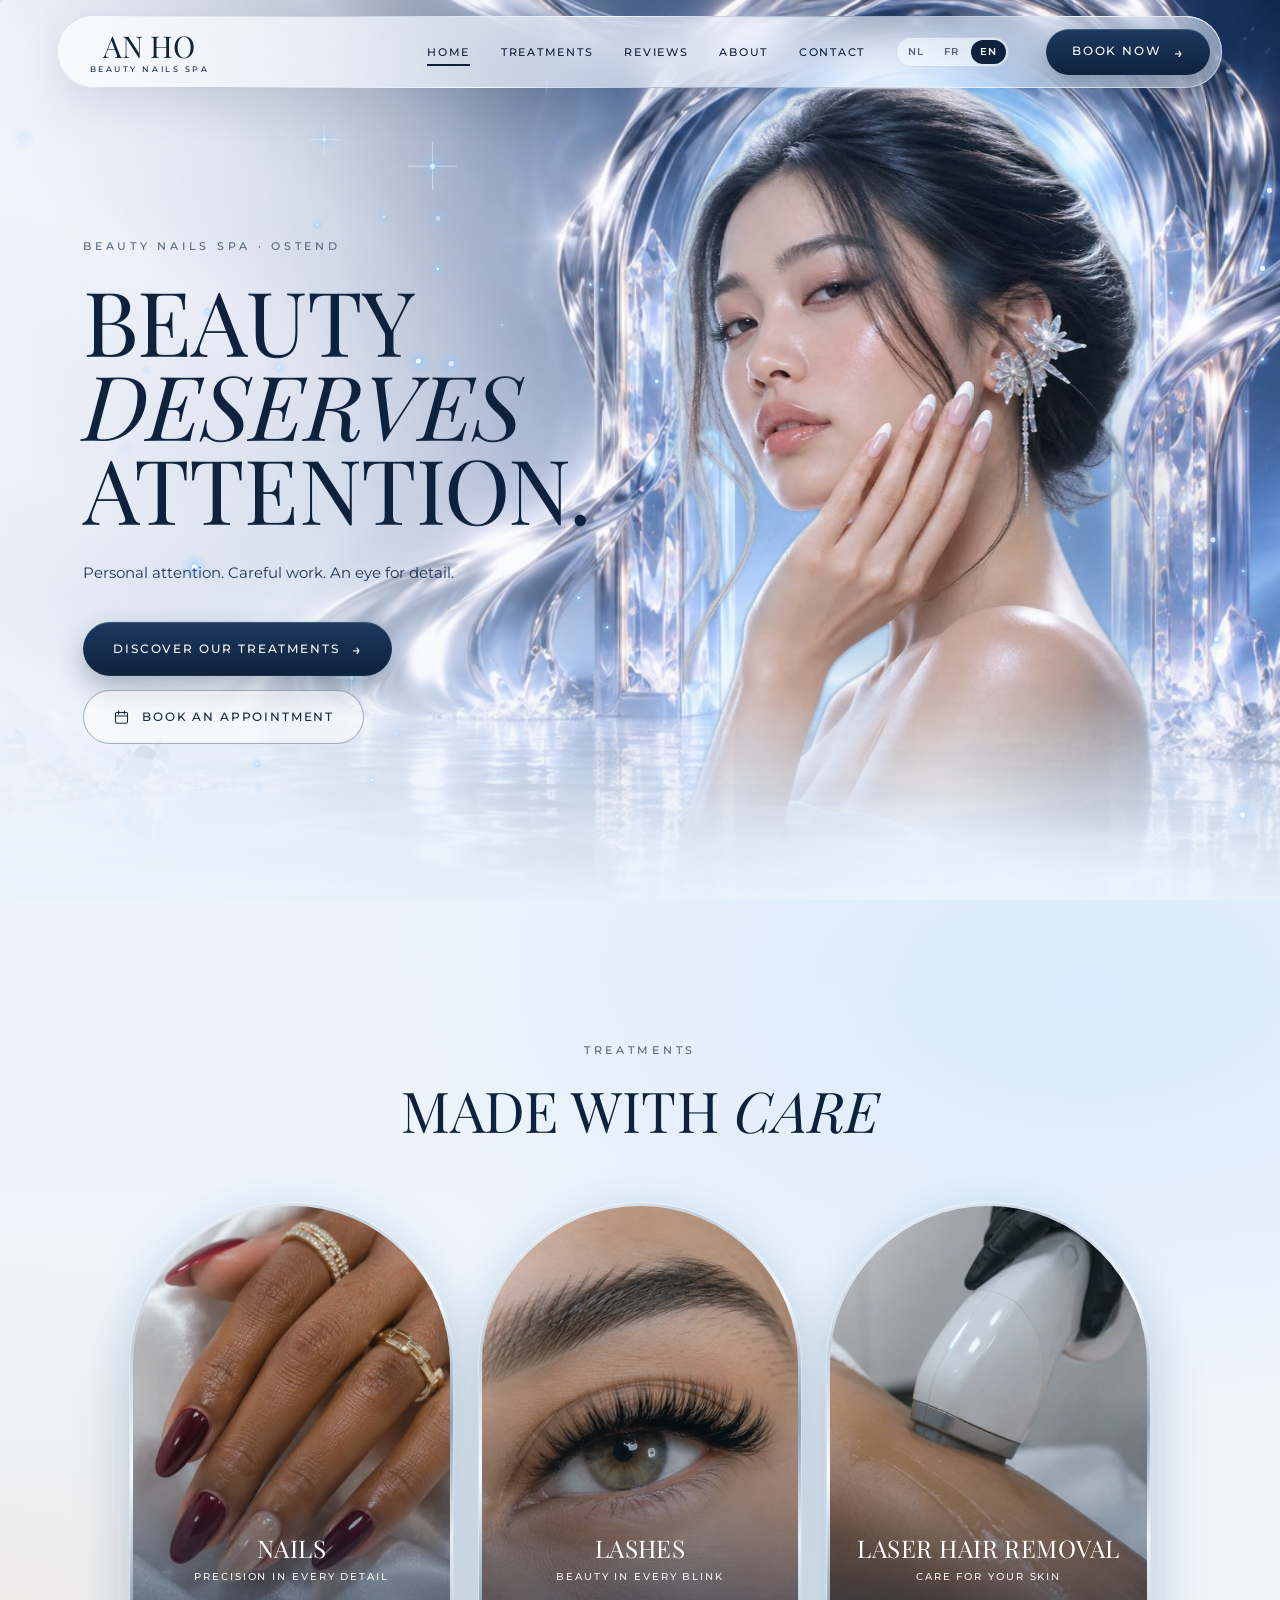
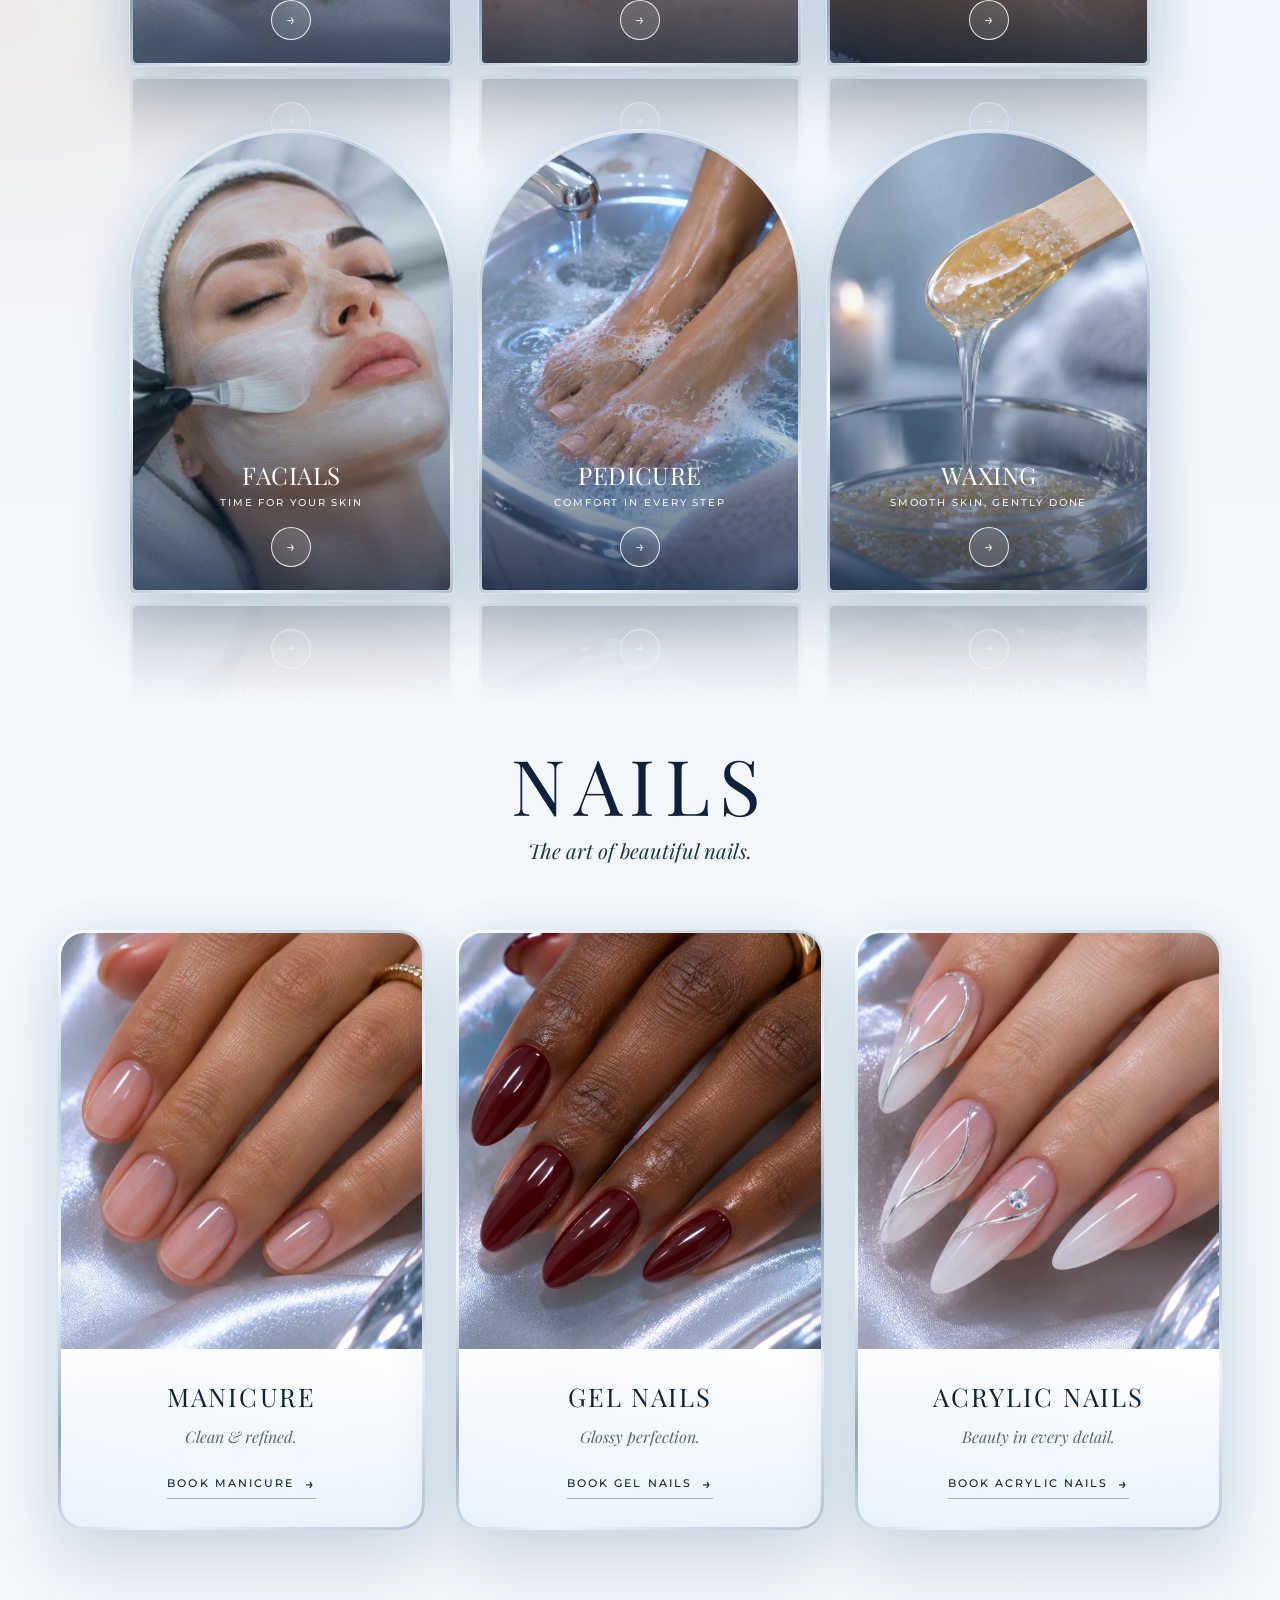
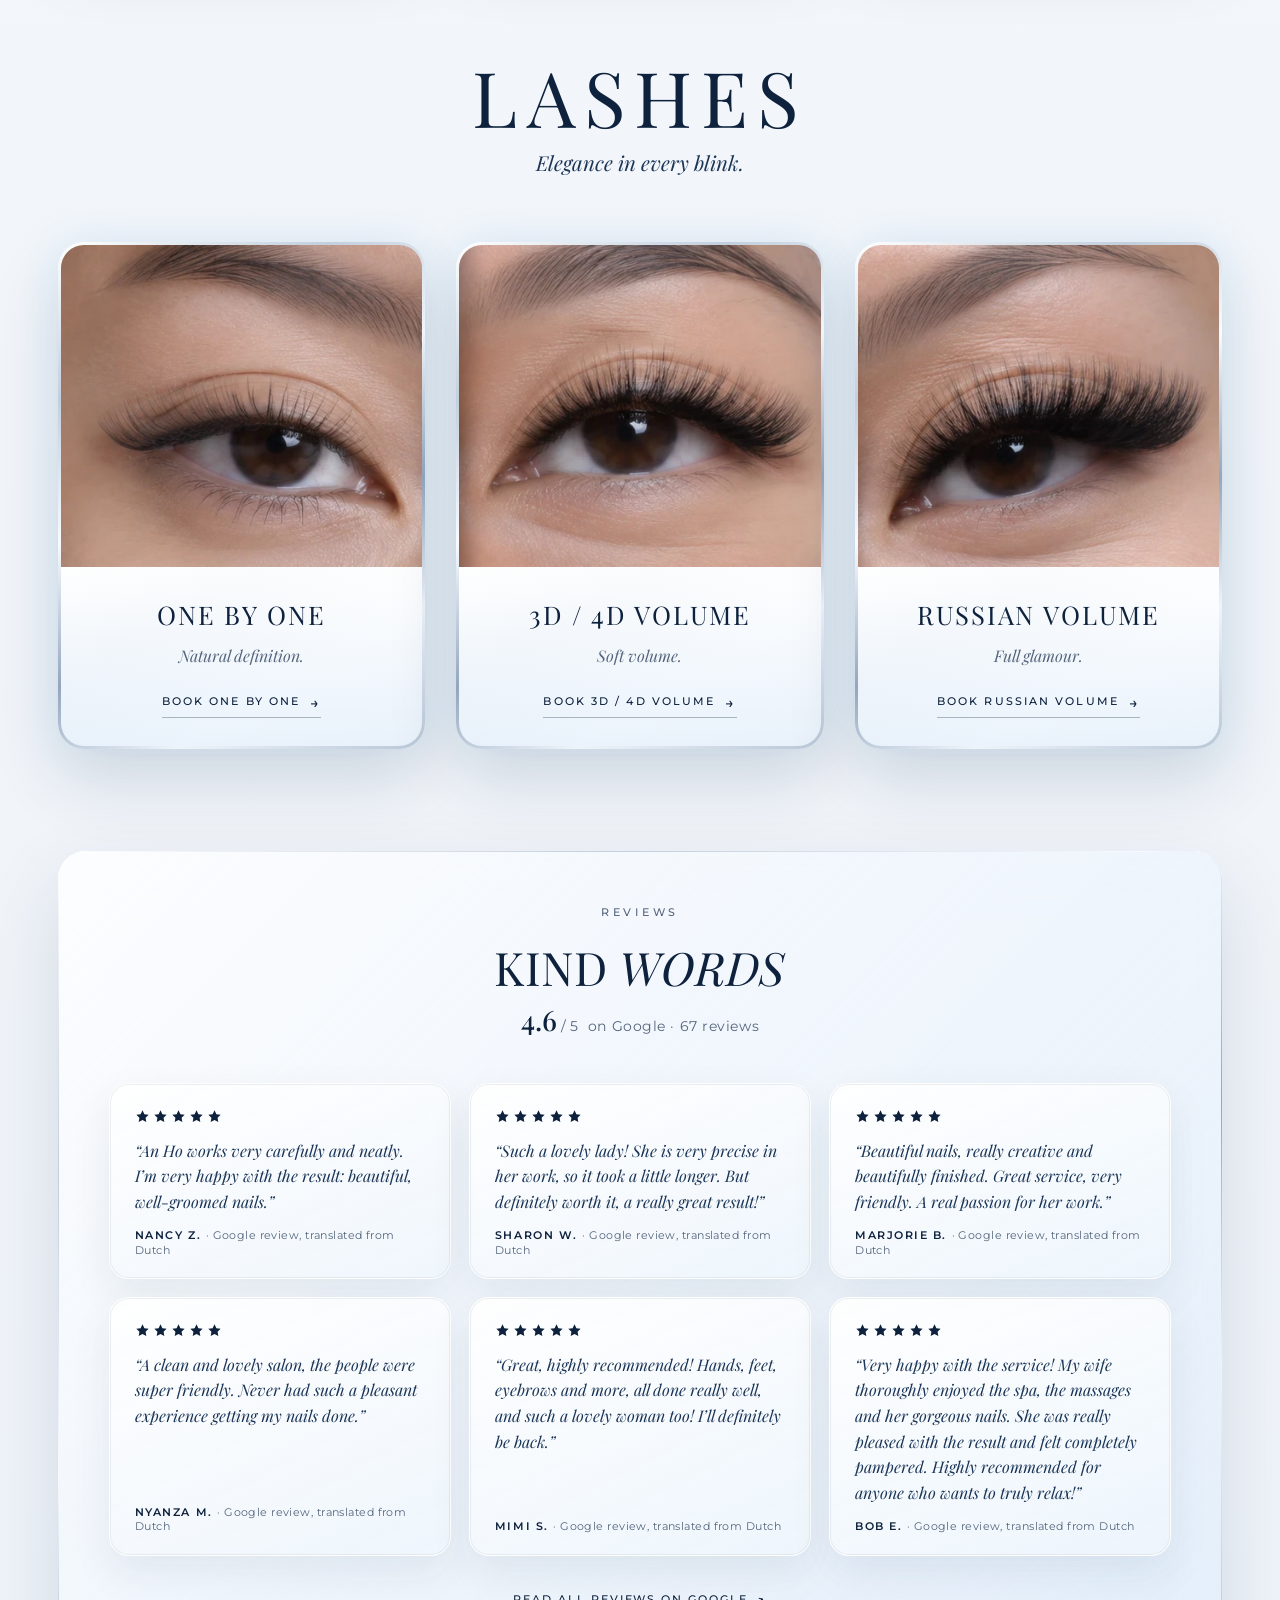
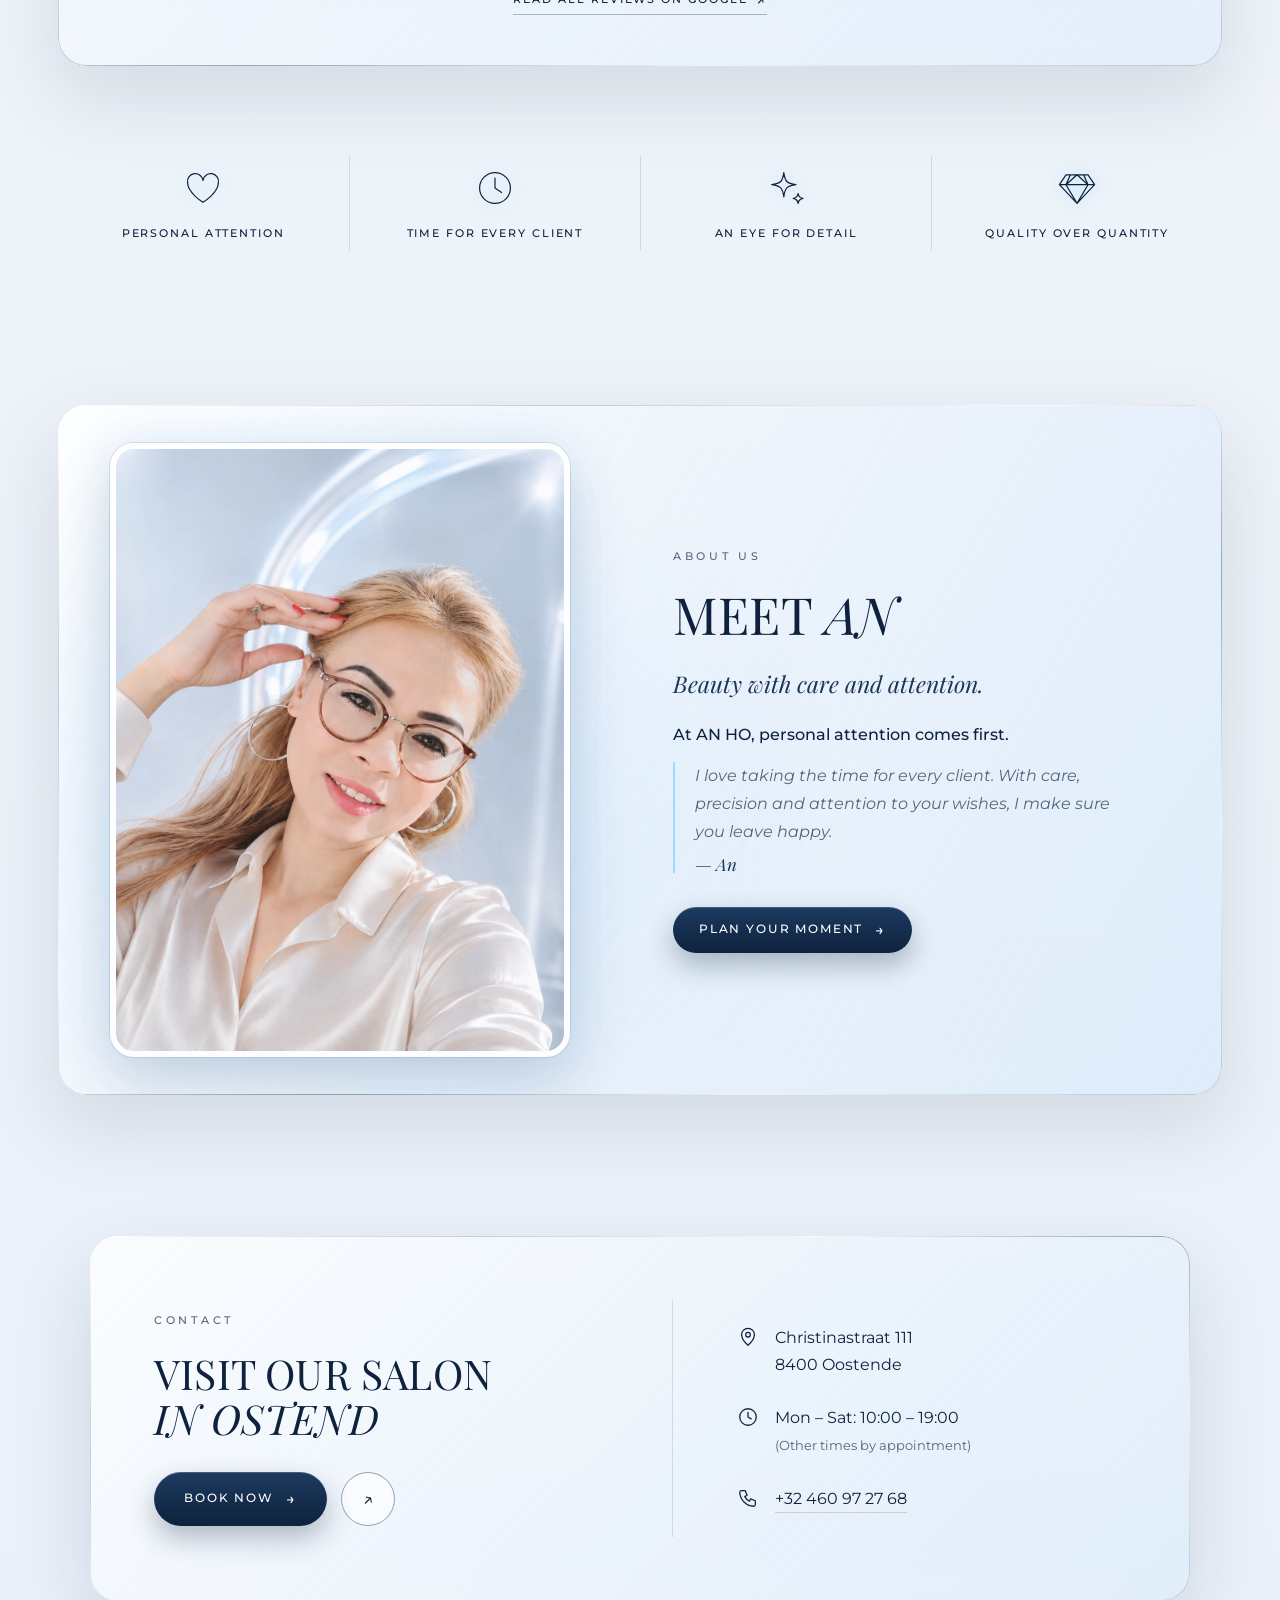
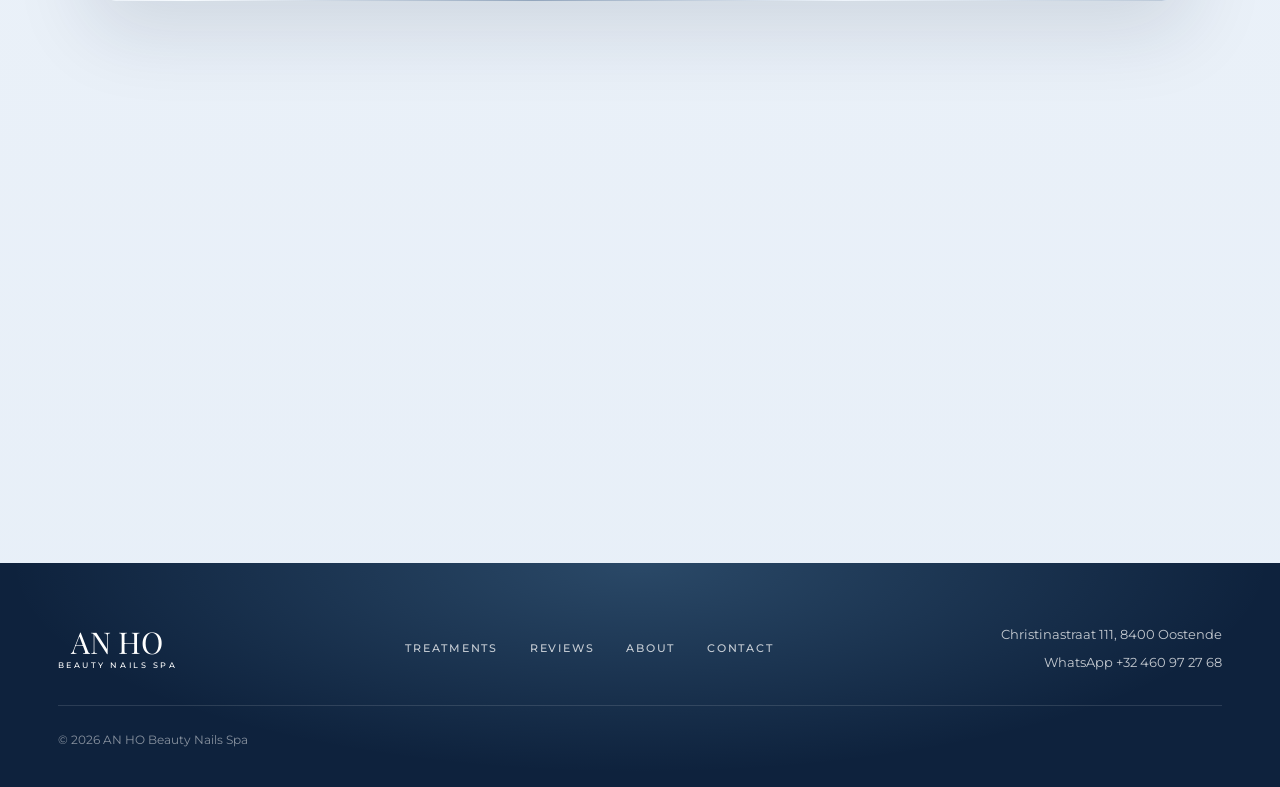
==== en/index.html @ 7a1772ad "Franse en Engelse versie, contact zonder salonfoto - Nieuwe pagina's /fr/ en /en/ (gemaakt met tools" ====
<!doctype html>
<html lang="en">
<head>
  <meta charset="utf-8" />
  <meta name="viewport" content="width=device-width, initial-scale=1" />
  <meta name="theme-color" content="#E9F1FA" />
  <meta name="description" content="AN HO Beauty Nails Spa in Ostend: nails, lashes, laser hair removal and facials with personal attention, careful work and an eye for detail. Book your appointment via WhatsApp." />
  <title>AN HO Beauty Nails Spa · Ostend</title>
  <link rel="alternate" hreflang="nl" href="https://anhobeauty.com/" />
  <link rel="alternate" hreflang="fr" href="https://anhobeauty.com/fr/" />
  <link rel="alternate" hreflang="en" href="https://anhobeauty.com/en/" />
  <link rel="alternate" hreflang="x-default" href="https://anhobeauty.com/" />
  <link rel="preconnect" href="https://fonts.googleapis.com" />
  <link rel="preconnect" href="https://fonts.gstatic.com" crossorigin />
  <link href="https://fonts.googleapis.com/css2?family=Montserrat:wght@300;400;500;600&family=Playfair+Display:ital,wght@0,400;0,500;1,400;1,500&display=swap" rel="stylesheet" />
  <link rel="preload" href="../media/portal.jpg" as="image" />
  <link rel="preload" href="../media/hero-model.webp" as="image" />
  <link rel="stylesheet" href="../styles.css?v=20261124a" />
</head>
<body>
  <a class="skip" href="#main">Skip to content</a>

  <!-- ================= HEADER ================= -->
  <header class="header" id="header">
    <a class="logo" href="#home" aria-label="AN HO Beauty Nails Spa, back to top">
      <span class="logo-main">AN HO</span>
      <span class="logo-sub">Beauty Nails Spa</span>
    </a>
    <nav class="nav" id="nav" aria-label="Main menu">
      <a href="#home" class="is-current">Home</a>
      <a href="#behandelingen">Treatments</a>
      <a href="#reviews">Reviews</a>
      <a href="#over-ons">About</a>
      <a href="#contact">Contact</a>
      <span class="lang-switch" role="group" aria-label="Language"><a href="/" lang="nl" hreflang="nl">NL</a><a href="/fr/" lang="fr" hreflang="fr">FR</a><a href="/en/" lang="en" hreflang="en" aria-current="page">EN</a></span>
      <a class="btn btn-primary nav-cta" href="https://wa.me/32460972768?text=Hello%20AN%20HO%2C%20I%27d%20like%20to%20book%20an%20appointment." target="_blank" rel="noreferrer">Book now <span class="arrow" aria-hidden="true">→</span></a>
    </nav>
    <button class="menu-btn" id="menu-btn" type="button" aria-expanded="false" aria-controls="nav" aria-label="Open menu">
      <span></span><span></span><span></span>
    </button>
  </header>

  <main id="main">

    <!-- ================= HERO — portaal + gefotografeerde hand ================= -->
    <section class="hero" id="home" aria-labelledby="hero-title">
      <div class="hero-stage">
        <div class="hero-bg" aria-hidden="true">
          <video class="hero-bg-video" src="../media/portal-loop.mp4" poster="../media/portal.jpg" muted loop playsinline preload="auto" disablepictureinpicture></video>
          <span class="hero-arch-glow"></span>
          <span class="hero-arch-glint"></span>
        </div>
        <div class="hero-veil" aria-hidden="true"></div>
        <canvas class="hero-particles hero-particles-back" aria-hidden="true"></canvas>
        <div class="hero-model" aria-hidden="true">
          <div class="hero-model-float">
            <img src="../media/hero-model.webp" alt="" width="740" height="1199" fetchpriority="high" />
            <span class="hero-model-tint"></span>
            <span class="hero-model-rim rim-left"></span>
            <span class="hero-model-rim rim-right"></span>
          </div>
        </div>
        <div class="hero-haze" aria-hidden="true"></div>
        <canvas class="hero-particles hero-particles-front" aria-hidden="true"></canvas>

        <div class="hero-content">
          <p class="eyebrow">Beauty Nails Spa · Ostend</p>
          <h1 id="hero-title">Beauty<br /><em>deserves</em><br />attention.</h1>
          <p class="hero-intro"><span>Personal attention.</span> <span>Careful work.</span> <span>An eye for detail.</span></p>
          <div class="hero-actions">
            <a class="btn btn-primary btn-lg" href="#behandelingen">Discover our treatments <span class="arrow" aria-hidden="true">→</span></a>
            <a class="btn btn-glass btn-lg" href="https://wa.me/32460972768?text=Hello%20AN%20HO%2C%20I%27d%20like%20to%20book%20an%20appointment." target="_blank" rel="noreferrer">
              <svg viewBox="0 0 24 24" aria-hidden="true"><rect x="3.5" y="5" width="17" height="15" rx="2"/><path d="M3.5 10h17M8 3v4M16 3v4"/></svg>
              Book an appointment
            </a>
          </div>
        </div>
      </div>
    </section>

    <!-- ================= BEHANDELINGEN — glazen portalen ================= -->
    <section class="treatments" id="behandelingen" aria-labelledby="treat-title">
      <div class="section-head reveal">
        <p class="eyebrow">Treatments</p>
        <h2 id="treat-title">Made with <em>care</em></h2>
      </div>
      <div class="arch-grid">
        <a class="arch reveal" href="#nails">
          <span class="arch-frame"><img class="arch-photo arch-nails" src="../media/treat-nails.jpg?v=2" alt="Hand with burgundy nails and gold rings on pearl-white satin" loading="lazy" width="488" height="667" /></span>
          <span class="arch-info">
            <span class="arch-title">Nails</span>
            <span class="arch-sub">Precision in every detail</span>
            <span class="circle" aria-hidden="true">→</span>
          </span>
        </a>
        <a class="arch reveal" href="#lashes">
          <span class="arch-frame"><img class="arch-photo arch-lashes" src="../media/treat-lashes.jpg?v=2" alt="Close-up of an eye with professionally applied lash extensions" loading="lazy" width="488" height="667" /></span>
          <span class="arch-info">
            <span class="arch-title">Lashes</span>
            <span class="arch-sub">Beauty in every blink</span>
            <span class="circle" aria-hidden="true">→</span>
          </span>
        </a>
        <a class="arch reveal" href="https://wa.me/32460972768?text=Hello%20AN%20HO%2C%20I%27d%20like%20an%20appointment%20for%20laser%20hair%20removal." target="_blank" rel="noreferrer">
          <span class="arch-frame"><img class="arch-photo arch-laser" src="../media/treat-laser.jpg?v=2" alt="Laser hair removal: a practitioner holds the handpiece on the skin" loading="lazy" width="488" height="667" /></span>
          <span class="arch-info">
            <span class="arch-title">Laser hair removal</span>
            <span class="arch-sub">Care for your skin</span>
            <span class="circle" aria-hidden="true">→</span>
          </span>
        </a>
        <a class="arch reveal" href="https://wa.me/32460972768?text=Hello%20AN%20HO%2C%20I%27d%20like%20an%20appointment%20for%20a%20facial." target="_blank" rel="noreferrer">
          <span class="arch-frame"><img class="arch-photo arch-facials" src="../media/treat-facials.jpg?v=2" alt="Woman with closed eyes receiving a face mask applied with a brush" loading="lazy" width="488" height="667" /></span>
          <span class="arch-info">
            <span class="arch-title">Facials</span>
            <span class="arch-sub">Time for your skin</span>
            <span class="circle" aria-hidden="true">→</span>
          </span>
        </a>
        <a class="arch reveal" href="https://wa.me/32460972768?text=Hello%20AN%20HO%2C%20I%27d%20like%20an%20appointment%20for%20a%20pedicure." target="_blank" rel="noreferrer">
          <span class="arch-frame"><img class="arch-photo arch-pedicure" src="../media/treat-pedicure.jpg" alt="Feet in a foamy foot bath during a pedicure" loading="lazy" width="683" height="1053" /></span>
          <span class="arch-info">
            <span class="arch-title">Pedicure</span>
            <span class="arch-sub">Comfort in every step</span>
            <span class="circle" aria-hidden="true">→</span>
          </span>
        </a>
        <a class="arch reveal" href="https://wa.me/32460972768?text=Hello%20AN%20HO%2C%20I%27d%20like%20an%20appointment%20for%20waxing." target="_blank" rel="noreferrer">
          <span class="arch-frame"><img class="arch-photo arch-waxen" src="../media/treat-waxen.jpg" alt="Warm wax dripping from a wooden spatula into a glass bowl" loading="lazy" width="683" height="1053" /></span>
          <span class="arch-info">
            <span class="arch-title">Waxing</span>
            <span class="arch-sub">Smooth skin, gently done</span>
            <span class="circle" aria-hidden="true">→</span>
          </span>
        </a>
      </div>
    </section>

    <!-- ================= NAILS — drie diensten ================= -->
    <section class="nails" id="nails" aria-labelledby="nails-title">
      <div class="section-head reveal">
        <h2 id="nails-title">Nails</h2>
        <p class="section-sub">The art of beautiful nails.</p>
      </div>
      <div class="nail-grid">
        <article class="nail-card reveal">
          <div class="nail-img"><img src="../media/nails-manicure.jpg?v=2" alt="Close-up of well-groomed nails with glossy nude polish" loading="lazy" width="548" height="941" /></div>
          <div class="nail-body">
            <h3>Manicure</h3>
            <p class="nail-tag">Clean &amp; refined.</p>
            <a class="nail-link" href="https://wa.me/32460972768?text=Hello%20AN%20HO%2C%20I%27d%20like%20an%20appointment%20for%20a%20manicure." target="_blank" rel="noreferrer">Book manicure <span class="arrow" aria-hidden="true">→</span></a>
          </div>
        </article>
        <article class="nail-card reveal">
          <div class="nail-img"><img src="../media/nails-gel.jpg?v=2" alt="Close-up of glossy burgundy gel nails" loading="lazy" width="548" height="941" /></div>
          <div class="nail-body">
            <h3>Gel nails</h3>
            <p class="nail-tag">Glossy perfection.</p>
            <a class="nail-link" href="https://wa.me/32460972768?text=Hello%20AN%20HO%2C%20I%27d%20like%20an%20appointment%20for%20gel%20nails." target="_blank" rel="noreferrer">Book gel nails <span class="arrow" aria-hidden="true">→</span></a>
          </div>
        </article>
        <article class="nail-card reveal">
          <div class="nail-img"><img src="../media/nails-acrylic.jpg?v=2" alt="Close-up of long acrylic nails with fine silver details" loading="lazy" width="548" height="941" /></div>
          <div class="nail-body">
            <h3>Acrylic nails</h3>
            <p class="nail-tag">Beauty in every detail.</p>
            <a class="nail-link" href="https://wa.me/32460972768?text=Hello%20AN%20HO%2C%20I%27d%20like%20an%20appointment%20for%20acrylic%20nails." target="_blank" rel="noreferrer">Book acrylic nails <span class="arrow" aria-hidden="true">→</span></a>
          </div>
        </article>
      </div>
    </section>

    <!-- ================= LASHES — drie behandelingen ================= -->
    <section class="nails lashes" id="lashes" aria-labelledby="lashes-title">
      <div class="section-head reveal">
        <h2 id="lashes-title">Lashes</h2>
        <p class="section-sub">Elegance in every blink.</p>
      </div>
      <div class="nail-grid">
        <article class="nail-card reveal">
          <div class="nail-img"><img src="../media/lashes-onebyone.jpg" alt="Close-up of natural one-by-one lash extensions" loading="lazy" width="424" height="378" /></div>
          <div class="nail-body">
            <h3>One by one</h3>
            <p class="nail-tag">Natural definition.</p>
            <a class="nail-link" href="https://wa.me/32460972768?text=Hello%20AN%20HO%2C%20I%27d%20like%20an%20appointment%20for%20one%20by%20one%20lashes." target="_blank" rel="noreferrer">Book one by one <span class="arrow" aria-hidden="true">→</span></a>
          </div>
        </article>
        <article class="nail-card reveal">
          <div class="nail-img"><img src="../media/lashes-volume.jpg" alt="Close-up of soft 3D/4D volume lashes" loading="lazy" width="424" height="378" /></div>
          <div class="nail-body">
            <h3>3D / 4D volume</h3>
            <p class="nail-tag">Soft volume.</p>
            <a class="nail-link" href="https://wa.me/32460972768?text=Hello%20AN%20HO%2C%20I%27d%20like%20an%20appointment%20for%203D%2F4D%20volume%20lashes." target="_blank" rel="noreferrer">Book 3D / 4D volume <span class="arrow" aria-hidden="true">→</span></a>
          </div>
        </article>
        <article class="nail-card reveal">
          <div class="nail-img"><img src="../media/lashes-russian.jpg" alt="Close-up of full Russian volume lashes" loading="lazy" width="424" height="378" /></div>
          <div class="nail-body">
            <h3>Russian volume</h3>
            <p class="nail-tag">Full glamour.</p>
            <a class="nail-link" href="https://wa.me/32460972768?text=Hello%20AN%20HO%2C%20I%27d%20like%20an%20appointment%20for%20Russian%20volume%20lashes." target="_blank" rel="noreferrer">Book Russian volume <span class="arrow" aria-hidden="true">→</span></a>
          </div>
        </article>
      </div>
    </section>

    <!-- ================= REVIEWS (uit Google-reviews, 5 sterren, onverkort) ================= -->
    <section class="reviews" id="reviews" aria-labelledby="reviews-title">
      <div class="glass reviews-panel">
        <div class="reviews-head reveal">
          <p class="eyebrow">Reviews</p>
          <h2 id="reviews-title">Kind <em>words</em></h2>
          <p class="rv-score"><span class="rv-score-num">4.6</span> / 5 <span class="rv-score-sub">on Google · 67 reviews</span></p>
        </div>
        <div class="rv-grid">
          <figure class="rv-card reveal">
            <span class="rv-stars" aria-label="5 out of 5 stars"><svg viewBox="0 0 20 20"><path d="M10 1.8l2.5 5.2 5.7.8-4.1 4 1 5.6L10 14.7l-5.1 2.7 1-5.6-4.1-4 5.7-.8z"/></svg><svg viewBox="0 0 20 20"><path d="M10 1.8l2.5 5.2 5.7.8-4.1 4 1 5.6L10 14.7l-5.1 2.7 1-5.6-4.1-4 5.7-.8z"/></svg><svg viewBox="0 0 20 20"><path d="M10 1.8l2.5 5.2 5.7.8-4.1 4 1 5.6L10 14.7l-5.1 2.7 1-5.6-4.1-4 5.7-.8z"/></svg><svg viewBox="0 0 20 20"><path d="M10 1.8l2.5 5.2 5.7.8-4.1 4 1 5.6L10 14.7l-5.1 2.7 1-5.6-4.1-4 5.7-.8z"/></svg><svg viewBox="0 0 20 20"><path d="M10 1.8l2.5 5.2 5.7.8-4.1 4 1 5.6L10 14.7l-5.1 2.7 1-5.6-4.1-4 5.7-.8z"/></svg></span>
            <blockquote>“An Ho works very carefully and neatly. I’m very happy with the result: beautiful, well-groomed nails.”</blockquote>
            <figcaption>Nancy Z. <span>· Google review, translated from Dutch</span></figcaption>
          </figure>
          <figure class="rv-card reveal">
            <span class="rv-stars" aria-label="5 out of 5 stars"><svg viewBox="0 0 20 20"><path d="M10 1.8l2.5 5.2 5.7.8-4.1 4 1 5.6L10 14.7l-5.1 2.7 1-5.6-4.1-4 5.7-.8z"/></svg><svg viewBox="0 0 20 20"><path d="M10 1.8l2.5 5.2 5.7.8-4.1 4 1 5.6L10 14.7l-5.1 2.7 1-5.6-4.1-4 5.7-.8z"/></svg><svg viewBox="0 0 20 20"><path d="M10 1.8l2.5 5.2 5.7.8-4.1 4 1 5.6L10 14.7l-5.1 2.7 1-5.6-4.1-4 5.7-.8z"/></svg><svg viewBox="0 0 20 20"><path d="M10 1.8l2.5 5.2 5.7.8-4.1 4 1 5.6L10 14.7l-5.1 2.7 1-5.6-4.1-4 5.7-.8z"/></svg><svg viewBox="0 0 20 20"><path d="M10 1.8l2.5 5.2 5.7.8-4.1 4 1 5.6L10 14.7l-5.1 2.7 1-5.6-4.1-4 5.7-.8z"/></svg></span>
            <blockquote>“Such a lovely lady! She is very precise in her work, so it took a little longer. But definitely worth it, a really great result!”</blockquote>
            <figcaption>Sharon W. <span>· Google review, translated from Dutch</span></figcaption>
          </figure>
          <figure class="rv-card reveal">
            <span class="rv-stars" aria-label="5 out of 5 stars"><svg viewBox="0 0 20 20"><path d="M10 1.8l2.5 5.2 5.7.8-4.1 4 1 5.6L10 14.7l-5.1 2.7 1-5.6-4.1-4 5.7-.8z"/></svg><svg viewBox="0 0 20 20"><path d="M10 1.8l2.5 5.2 5.7.8-4.1 4 1 5.6L10 14.7l-5.1 2.7 1-5.6-4.1-4 5.7-.8z"/></svg><svg viewBox="0 0 20 20"><path d="M10 1.8l2.5 5.2 5.7.8-4.1 4 1 5.6L10 14.7l-5.1 2.7 1-5.6-4.1-4 5.7-.8z"/></svg><svg viewBox="0 0 20 20"><path d="M10 1.8l2.5 5.2 5.7.8-4.1 4 1 5.6L10 14.7l-5.1 2.7 1-5.6-4.1-4 5.7-.8z"/></svg><svg viewBox="0 0 20 20"><path d="M10 1.8l2.5 5.2 5.7.8-4.1 4 1 5.6L10 14.7l-5.1 2.7 1-5.6-4.1-4 5.7-.8z"/></svg></span>
            <blockquote>“Beautiful nails, really creative and beautifully finished. Great service, very friendly. A real passion for her work.”</blockquote>
            <figcaption>Marjorie B. <span>· Google review, translated from Dutch</span></figcaption>
          </figure>
          <figure class="rv-card reveal">
            <span class="rv-stars" aria-label="5 out of 5 stars"><svg viewBox="0 0 20 20"><path d="M10 1.8l2.5 5.2 5.7.8-4.1 4 1 5.6L10 14.7l-5.1 2.7 1-5.6-4.1-4 5.7-.8z"/></svg><svg viewBox="0 0 20 20"><path d="M10 1.8l2.5 5.2 5.7.8-4.1 4 1 5.6L10 14.7l-5.1 2.7 1-5.6-4.1-4 5.7-.8z"/></svg><svg viewBox="0 0 20 20"><path d="M10 1.8l2.5 5.2 5.7.8-4.1 4 1 5.6L10 14.7l-5.1 2.7 1-5.6-4.1-4 5.7-.8z"/></svg><svg viewBox="0 0 20 20"><path d="M10 1.8l2.5 5.2 5.7.8-4.1 4 1 5.6L10 14.7l-5.1 2.7 1-5.6-4.1-4 5.7-.8z"/></svg><svg viewBox="0 0 20 20"><path d="M10 1.8l2.5 5.2 5.7.8-4.1 4 1 5.6L10 14.7l-5.1 2.7 1-5.6-4.1-4 5.7-.8z"/></svg></span>
            <blockquote>“A clean and lovely salon, the people were super friendly. Never had such a pleasant experience getting my nails done.”</blockquote>
            <figcaption>Nyanza M. <span>· Google review, translated from Dutch</span></figcaption>
          </figure>
          <figure class="rv-card reveal">
            <span class="rv-stars" aria-label="5 out of 5 stars"><svg viewBox="0 0 20 20"><path d="M10 1.8l2.5 5.2 5.7.8-4.1 4 1 5.6L10 14.7l-5.1 2.7 1-5.6-4.1-4 5.7-.8z"/></svg><svg viewBox="0 0 20 20"><path d="M10 1.8l2.5 5.2 5.7.8-4.1 4 1 5.6L10 14.7l-5.1 2.7 1-5.6-4.1-4 5.7-.8z"/></svg><svg viewBox="0 0 20 20"><path d="M10 1.8l2.5 5.2 5.7.8-4.1 4 1 5.6L10 14.7l-5.1 2.7 1-5.6-4.1-4 5.7-.8z"/></svg><svg viewBox="0 0 20 20"><path d="M10 1.8l2.5 5.2 5.7.8-4.1 4 1 5.6L10 14.7l-5.1 2.7 1-5.6-4.1-4 5.7-.8z"/></svg><svg viewBox="0 0 20 20"><path d="M10 1.8l2.5 5.2 5.7.8-4.1 4 1 5.6L10 14.7l-5.1 2.7 1-5.6-4.1-4 5.7-.8z"/></svg></span>
            <blockquote>“Great, highly recommended! Hands, feet, eyebrows and more, all done really well, and such a lovely woman too! I’ll definitely be back.”</blockquote>
            <figcaption>Mimi S. <span>· Google review, translated from Dutch</span></figcaption>
          </figure>
          <figure class="rv-card reveal">
            <span class="rv-stars" aria-label="5 out of 5 stars"><svg viewBox="0 0 20 20"><path d="M10 1.8l2.5 5.2 5.7.8-4.1 4 1 5.6L10 14.7l-5.1 2.7 1-5.6-4.1-4 5.7-.8z"/></svg><svg viewBox="0 0 20 20"><path d="M10 1.8l2.5 5.2 5.7.8-4.1 4 1 5.6L10 14.7l-5.1 2.7 1-5.6-4.1-4 5.7-.8z"/></svg><svg viewBox="0 0 20 20"><path d="M10 1.8l2.5 5.2 5.7.8-4.1 4 1 5.6L10 14.7l-5.1 2.7 1-5.6-4.1-4 5.7-.8z"/></svg><svg viewBox="0 0 20 20"><path d="M10 1.8l2.5 5.2 5.7.8-4.1 4 1 5.6L10 14.7l-5.1 2.7 1-5.6-4.1-4 5.7-.8z"/></svg><svg viewBox="0 0 20 20"><path d="M10 1.8l2.5 5.2 5.7.8-4.1 4 1 5.6L10 14.7l-5.1 2.7 1-5.6-4.1-4 5.7-.8z"/></svg></span>
            <blockquote>“Very happy with the service! My wife thoroughly enjoyed the spa, the massages and her gorgeous nails. She was really pleased with the result and felt completely pampered. Highly recommended for anyone who wants to truly relax!”</blockquote>
            <figcaption>Bob E. <span>· Google review, translated from Dutch</span></figcaption>
          </figure>
        </div>
        <a class="rv-more" href="https://www.google.com/search?q=An+Ho+Beauty+Nails+Spa+Oostende+reviews" target="_blank" rel="noreferrer">Read all reviews on Google <span class="arrow" aria-hidden="true">↗</span></a>
      </div>
    </section>

    <!-- ================= USP's ================= -->
    <section class="usps" aria-label="Why AN HO">
      <div class="usp reveal">
        <svg viewBox="0 0 40 40" aria-hidden="true"><path d="M20 33S6 24.5 6 15a7 7 0 0 1 14-2 7 7 0 0 1 14 2c0 9.5-14 18-14 18z"/></svg>
        <span>Personal attention</span>
      </div>
      <div class="usp reveal">
        <svg viewBox="0 0 40 40" aria-hidden="true"><circle cx="20" cy="20" r="14"/><path d="M20 11v9l6 4"/></svg>
        <span>Time for every client</span>
      </div>
      <div class="usp reveal">
        <svg viewBox="0 0 40 40" aria-hidden="true"><path d="M18 6c1 8 3 10 11 11-8 1-10 3-11 11-1-8-3-10-11-11 8-1 10-3 11-11z M31 25c.5 3 1.5 4 4.5 4.5-3 .5-4 1.5-4.5 4.5-.5-3-1.5-4-4.5-4.5 3-.5 4-1.5 4.5-4.5z"/></svg>
        <span>An eye for detail</span>
      </div>
      <div class="usp reveal">
        <svg viewBox="0 0 40 40" aria-hidden="true"><path d="M10 8h20l6 9-16 17L4 17z M4 17h32 M14 8l-4 9 10 17 10-17-4-9 M10 17l10-9 10 9"/></svg>
        <span>Quality over quantity</span>
      </div>
    </section>

    <!-- ================= OVER ONS — MEET AN ================= -->
    <section class="confident meet-an" id="over-ons" aria-labelledby="meet-title">
      <div class="glass confident-panel">
        <figure class="an-portrait reveal">
          <img src="../media/an-portret.webp?v=2" alt="Portrait of An, owner of AN HO Beauty Nails Spa" loading="lazy" width="1086" height="1448" />
        </figure>
        <div class="confident-text reveal">
          <p class="eyebrow">About us</p>
          <h2 id="meet-title">Meet <em>An</em></h2>
          <p class="meet-sub">Beauty with care and attention.</p>
          <p class="meet-lead">At AN HO, personal attention comes first.</p>
          <blockquote class="meet-quote">
            <p>I love taking the time for every client. With care, precision and attention to your wishes, I make sure you leave happy.</p>
            <footer>— An</footer>
          </blockquote>
          <a class="btn btn-primary" href="https://wa.me/32460972768?text=Hello%20AN%20HO%2C%20I%27d%20like%20to%20plan%20an%20appointment." target="_blank" rel="noreferrer">Plan your moment <span class="arrow" aria-hidden="true">→</span></a>
        </div>
      </div>
    </section>

    <!-- ================= CONTACT / BEZOEK ================= -->
    <section class="visit" id="contact" aria-labelledby="visit-title">
      <div class="glass visit-panel">
        <div class="visit-head reveal">
          <p class="eyebrow">Contact</p>
          <h2 id="visit-title">Visit our salon<br /><em>in Ostend</em></h2>
          <div class="visit-actions">
            <a class="btn btn-primary btn-lg" href="https://wa.me/32460972768?text=Hello%20AN%20HO%2C%20I%27d%20like%20to%20book%20an%20appointment." target="_blank" rel="noreferrer">Book now <span class="arrow" aria-hidden="true">→</span></a>
            <a class="circle circle-line circle-lg" href="https://www.google.com/maps/search/?api=1&amp;query=Christinastraat+111%2C+8400+Oostende%2C+Belgium" target="_blank" rel="noreferrer" aria-label="Open directions in Google Maps">↗</a>
          </div>
        </div>
        <div class="visit-card reveal">
          <ul class="visit-list">
            <li>
              <svg viewBox="0 0 24 24" aria-hidden="true"><path d="M12 21s-7-6.2-7-11.5a7 7 0 0 1 14 0C19 14.8 12 21 12 21z"/><circle cx="12" cy="9.5" r="2.5"/></svg>
              <span>Christinastraat 111<br />8400 Oostende</span>
            </li>
            <li>
              <svg viewBox="0 0 24 24" aria-hidden="true"><circle cx="12" cy="12" r="9"/><path d="M12 7v5l3.5 2"/></svg>
              <!-- Openingsuren overgenomen uit de design guideline — controleer -->
              <span>Mon – Sat: 10:00 – 19:00<br /><small>(Other times by appointment)</small></span>
            </li>
            <li>
              <svg viewBox="0 0 24 24" aria-hidden="true"><path d="M5 4h4l2 5-2.5 1.5a11 11 0 0 0 5 5L15 13l5 2v4a2 2 0 0 1-2 2A16 16 0 0 1 3 6a2 2 0 0 1 2-2z"/></svg>
              <a href="tel:+32460972768">+32 460 97 27 68</a>
            </li>
          </ul>
        </div>
      </div>
    </section>

    <!-- ================= SLOT-CTA ================= -->
    <section class="final-cta" aria-labelledby="final-title">
      <div class="final-inner reveal">
        <h2 id="final-title">A moment<br /><em>just for you.</em></h2>
        <p>Your moment of care, with personal attention.</p>
        <a class="btn btn-primary btn-lg" href="https://wa.me/32460972768?text=Hello%20AN%20HO%2C%20I%27d%20like%20to%20book%20an%20appointment." target="_blank" rel="noreferrer">Book your appointment <span class="arrow" aria-hidden="true">→</span></a>
      </div>
    </section>
  </main>

  <!-- ================= FOOTER ================= -->
  <footer class="footer">
    <div class="footer-brand">
      <span class="logo-main">AN HO</span>
      <span class="logo-sub">Beauty Nails Spa</span>
    </div>
    <nav class="footer-nav" aria-label="Footer">
      <a href="#behandelingen">Treatments</a>
      <a href="#reviews">Reviews</a>
      <a href="#over-ons">About</a>
      <a href="#contact">Contact</a>
    </nav>
    <div class="footer-contact">
      <span>Christinastraat 111, 8400 Oostende</span>
      <a href="https://wa.me/32460972768" target="_blank" rel="noreferrer">WhatsApp +32 460 97 27 68</a>
    </div>
    <p class="footer-copy">© <span id="year">2026</span> AN HO Beauty Nails Spa</p>
  </footer>

  <a class="mobile-book" href="https://wa.me/32460972768?text=Hello%20AN%20HO%2C%20I%27d%20like%20to%20book%20an%20appointment." target="_blank" rel="noreferrer">Book now <span class="arrow" aria-hidden="true">→</span></a>

  <script src="../script.js?v=20261124a"></script>
  <script src="../hero.js?v=20261124a"></script>
</body>
</html>
---- styles.css ----
/* =========================================================
   AN HO Beauty Nails Spa — Next level
   Futuristic · Luxury · Interactive
   ========================================================= */
:root {
  --navy: #0E223D;       /* deep navy: tekst, knoppen */
  --navy-2: #1B3557;
  --ice: #CFE6FF;        /* ice blue: licht en glow */
  --pearl: #F8F8F8;      /* pearl white */
  --silver: #C9CED6;     /* silver grey */
  --nude: #EDE5DF;       /* soft nude accent */
  --glow: #8FD3FF;
  --text: #0E223D;
  --muted: #55657C;
  --line: rgba(14, 34, 61, .12);

  --serif: "Playfair Display", Georgia, serif;
  --sans: "Montserrat", system-ui, sans-serif;

  --gutter: clamp(20px, 4.5vw, 64px);
  --radius: 28px;
  --chrome: linear-gradient(150deg, #ffffff 0%, #c3cfdd 22%, #f7fbff 42%, #93a6bd 62%, #eef4fb 80%, #b8c6d6 100%);
  --glass-bg: linear-gradient(135deg, rgba(255,255,255,.78), rgba(214,232,250,.42));
  --shadow: 0 30px 80px rgba(14, 34, 61, .12);
}

*, *::before, *::after { box-sizing: border-box; }
html { scroll-behavior: smooth; scroll-padding-top: 90px; overflow-x: clip; }
body {
  margin: 0;
  color: var(--text);
  font: 400 15px/1.7 var(--sans);
  -webkit-font-smoothing: antialiased;
  background:
    radial-gradient(1200px 700px at 85% 110vh, rgba(207,230,255,.7), transparent 60%),
    radial-gradient(900px 600px at 0% 180vh, rgba(237,229,223,.6), transparent 60%),
    linear-gradient(180deg, #E9F1FA 0%, #F4F7FB 35%, #EEF3F9 70%, #E7EFF8 100%);
  overflow-x: hidden;
}
img, video { display: block; max-width: 100%; height: auto; }
a { color: inherit; }
h1, h2, h3 { margin: 0; font-family: var(--serif); font-weight: 400; text-transform: uppercase; letter-spacing: .005em; }
h1 em, h2 em { font-style: italic; }
p { margin: 0; }
a:focus-visible, button:focus-visible { outline: 2px solid var(--navy); outline-offset: 4px; }
.skip { position: absolute; left: 16px; top: -60px; z-index: 100; padding: 10px 16px; background: #fff; border-radius: 8px; }
.skip:focus { top: 12px; }

.eyebrow {
  font-size: 11px; font-weight: 500; letter-spacing: .34em; text-transform: uppercase;
  color: var(--muted); margin-bottom: 22px;
}

/* ---------- Glas ---------- */
.glass {
  position: relative;
  background: var(--glass-bg);
  backdrop-filter: blur(18px) saturate(1.3); -webkit-backdrop-filter: blur(18px) saturate(1.3);
  border-radius: var(--radius);
  box-shadow: var(--shadow), inset 0 1px 0 rgba(255,255,255,.95);
}
.glass::before { /* chromen rand */
  content: ""; position: absolute; inset: 0; border-radius: inherit; padding: 1px; pointer-events: none;
  background: var(--chrome);
  -webkit-mask: linear-gradient(#000 0 0) content-box, linear-gradient(#000 0 0);
  -webkit-mask-composite: xor; mask-composite: exclude;
}

/* ---------- Knoppen ---------- */
.btn {
  display: inline-flex; align-items: center; justify-content: center; gap: 12px;
  min-height: 46px; padding: 0 26px; border-radius: 999px; border: 0;
  font: 500 11.5px/1 var(--sans); letter-spacing: .16em; text-transform: uppercase;
  text-decoration: none; cursor: pointer; white-space: nowrap;
  transition: background .25s ease, color .25s ease, transform .25s ease, box-shadow .25s ease;
}
.btn-lg { min-height: 54px; padding: 0 30px; }
.btn-primary {
  background: linear-gradient(180deg, #1d3a60, var(--navy)); color: #fff;
  box-shadow: 0 12px 28px rgba(14,34,61,.3), inset 0 1px 0 rgba(255,255,255,.18);
}
.btn-primary:hover { transform: translateY(-2px); box-shadow: 0 18px 36px rgba(14,34,61,.36), 0 0 0 4px rgba(143,211,255,.25); }
.btn-glass {
  position: relative; color: var(--navy);
  background: rgba(255,255,255,.55); backdrop-filter: blur(10px); -webkit-backdrop-filter: blur(10px);
  box-shadow: inset 0 0 0 1px rgba(14,34,61,.35);
}
.btn-glass:hover { background: #fff; transform: translateY(-2px); }
.btn svg { width: 17px; height: 17px; fill: none; stroke: currentColor; stroke-width: 1.5; stroke-linecap: round; }
.arrow { font-size: 15px; transition: transform .25s ease; }
.btn:hover .arrow { transform: translateX(3px); }

.circle {
  display: inline-grid; place-items: center; flex: none;
  width: 40px; height: 40px; border-radius: 50%;
  border: 1px solid rgba(255,255,255,.85); color: #fff;
  font: 400 16px/1 var(--sans); text-decoration: none;
  background: rgba(255,255,255,.12); backdrop-filter: blur(6px); -webkit-backdrop-filter: blur(6px);
  transition: background .25s ease, color .25s ease, border-color .25s ease, transform .25s ease;
}
.circle-line { border-color: rgba(14,34,61,.4); color: var(--navy); background: rgba(255,255,255,.5); }
.circle-line:hover { background: var(--navy); color: #fff; }
.circle-lg { width: 54px; height: 54px; font-size: 20px; }

/* ---------- Header ---------- */
.header {
  position: fixed; top: 16px; left: var(--gutter); right: var(--gutter); z-index: 50;
  height: 72px;
  display: flex; align-items: center; justify-content: space-between; gap: 24px;
  padding: 0 12px 0 32px;
  background: linear-gradient(135deg, rgba(255,255,255,.72), rgba(226,238,251,.55));
  backdrop-filter: blur(18px) saturate(1.3); -webkit-backdrop-filter: blur(18px) saturate(1.3);
  border-radius: 999px;
  box-shadow: 0 14px 44px rgba(14,34,61,.10), inset 0 1px 0 rgba(255,255,255,.95);
  transition: top .3s ease, box-shadow .3s ease;
}
.header::before {
  content: ""; position: absolute; inset: 0; border-radius: inherit; padding: 1px; pointer-events: none;
  background: var(--chrome);
  -webkit-mask: linear-gradient(#000 0 0) content-box, linear-gradient(#000 0 0);
  -webkit-mask-composite: xor; mask-composite: exclude;
}
.header.is-scrolled { top: 10px; box-shadow: 0 16px 48px rgba(14,34,61,.16), inset 0 1px 0 #fff; }
.logo { display: flex; flex-direction: column; align-items: center; text-decoration: none; line-height: 1; }
.logo-main { font: 400 30px/1 var(--serif); letter-spacing: .01em; }
.logo-sub { margin-top: 5px; font: 500 7.5px/1 var(--sans); letter-spacing: .34em; text-transform: uppercase; }
.nav { display: flex; align-items: center; gap: clamp(16px, 2.4vw, 36px); }
.nav > a:not(.btn) {
  position: relative; text-decoration: none;
  font: 500 11px/1 var(--sans); letter-spacing: .16em; text-transform: uppercase;
  padding: 8px 0;
}
.nav > a:not(.btn)::after {
  content: ""; position: absolute; left: 0; right: 0; bottom: 0; height: 1.5px;
  background: var(--navy); transform: scaleX(0); transform-origin: left; transition: transform .3s ease;
}
.nav > a:not(.btn):hover::after, .nav > a.is-current::after { transform: scaleX(1); }
.nav-cta { margin-left: 6px; }
.lang-switch { display: inline-flex; align-items: center; gap: 2px; padding: 3px; border-radius: 999px; background: rgba(255,255,255,.55); box-shadow: inset 0 0 0 1px rgba(14,34,61,.12); }
.lang-switch a { font: 600 10px/1 var(--sans); letter-spacing: .12em; text-decoration: none; color: var(--muted); padding: 7px 9px; border-radius: 999px; transition: background .2s, color .2s; }
.lang-switch a:hover { color: var(--navy); }
.lang-switch a[aria-current] { background: var(--navy); color: #fff; }
.menu-btn { display: none; }

/* =========================================================
   HERO — futuristisch portaal + gefotografeerde hand
   ========================================================= */
.hero { position: relative; }
.hero-stage {
  position: relative; height: 100vh; height: 100svh; min-height: 620px; overflow: hidden; isolation: isolate;
  --mx: 0; --my: 0; --scroll: 0;
}
/* Het portaal (ongewijzigd beeld), met een heel lichte tegenparallax */
.hero-bg {
  position: absolute; inset: -3%; z-index: -3;
  background: url("media/portal.jpg") 68% center / cover no-repeat;
  transform: translate3d(calc(var(--mx) * -8px), calc(var(--my) * -6px + var(--scroll) * 40px), 0) scale(1.04);
  will-change: transform;
}
/* Levend portaal: naadloze lus van exact hetzelfde beeld; de foto blijft eronder als terugval */
.hero-bg-video {
  position: absolute; inset: 0; width: 100%; height: 100%;
  object-fit: cover; object-position: 68% center;
  opacity: 0; transition: opacity 1.2s ease;
}
.hero-bg.is-playing .hero-bg-video { opacity: 1; }

/* Lichteffecten op de portaalboog (positie wordt in hero.js berekend: --arch-x/y/w/h) */
.hero-arch-glow, .hero-arch-glint {
  position: absolute; pointer-events: none;
  left: calc(var(--arch-x, 70%) - var(--arch-w, 30%) / 2);
  top: calc(var(--arch-y, 42%) - var(--arch-h, 70%) / 2);
  width: var(--arch-w, 30%); height: var(--arch-h, 70%);
  mix-blend-mode: screen;
}
/* Zacht ademende gloed in de opening van de boog */
.hero-arch-glow {
  background: radial-gradient(ellipse 34% 40% at 50% 52%, rgba(196, 232, 255, .75), rgba(160, 214, 255, .28) 45%, transparent 72%);
  opacity: .55;
  animation: arch-breathe 6.5s ease-in-out infinite;
}
@keyframes arch-breathe {
  0%, 100% { opacity: .35; transform: scale(.97); }
  50%      { opacity: .85; transform: scale(1.04); }
}
/* Glinstering die af en toe diagonaal over het kristal glijdt */
.hero-arch-glint {
  overflow: hidden;
  -webkit-mask-image: radial-gradient(ellipse 50% 50% at 50% 50%, #000 55%, transparent 78%);
  mask-image: radial-gradient(ellipse 50% 50% at 50% 50%, #000 55%, transparent 78%);
}
.hero-arch-glint::before {
  content: ""; position: absolute; top: -30%; bottom: -30%; left: 0; width: 38%;
  background: linear-gradient(100deg, transparent 0%, rgba(255, 255, 255, 0) 30%, rgba(255, 255, 255, .65) 48%, rgba(220, 240, 255, .9) 50%, rgba(255, 255, 255, .65) 52%, rgba(255, 255, 255, 0) 70%, transparent 100%);
  transform: translateX(-160%) skewX(-18deg);
  animation: arch-glint 9s cubic-bezier(.45, .05, .25, 1) infinite 2.5s;
}
@keyframes arch-glint {
  0%   { transform: translateX(-160%) skewX(-18deg); opacity: 0; }
  4%   { opacity: 1; }
  24%  { transform: translateX(330%) skewX(-18deg); opacity: 1; }
  28%, 100% { transform: translateX(330%) skewX(-18deg); opacity: 0; }
}
/* Zwevende lichtdeeltjes: achter het model en enkele zachte vlekken ervoor */
.hero-particles { position: absolute; inset: 0; width: 100%; height: 100%; pointer-events: none; }
.hero-particles-back  { z-index: -2; transform: translate3d(calc(var(--mx) * -5px), calc(var(--my) * -4px), 0); }
.hero-particles-front { z-index: 0;  transform: translate3d(calc(var(--mx) * 18px), calc(var(--my) * 12px), 0); filter: blur(1.5px); }
.hero-veil {
  position: absolute; inset: 0; z-index: -2; pointer-events: none;
  background:
    linear-gradient(90deg, rgba(240,245,251,.88) 0%, rgba(240,245,251,.6) 26%, rgba(240,245,251,0) 50%),
    linear-gradient(to bottom, transparent 72%, rgba(233,241,250,.85) 100%);
}

/* Het model: staat in de portaalboog, onderkant verdwijnt in de nevel boven het water */
.hero-model {
  position: absolute; z-index: -1; bottom: 0; left: 71%;
  height: min(88%, 940px); aspect-ratio: 740 / 1199;
  transform: translate3d(calc(-50% + var(--mx) * 10px), calc(var(--my) * 6px - var(--scroll) * 70px), 0);
  will-change: transform; pointer-events: none;
  animation: model-in 1.6s cubic-bezier(.2,.7,.2,1) both .25s;
}
/* Diepte: zachte schaduw van haar silhouet op het portaal erachter */
.hero-model::before {
  content: ""; position: absolute; left: -6%; right: -14%; top: 8%; bottom: 0;
  background: radial-gradient(ellipse 50% 48% at 58% 52%, rgba(14, 34, 61, .30), rgba(14, 34, 61, .10) 55%, transparent 74%);
  filter: blur(30px); transform: translate(4%, 2%);
}
/* Portaallicht dat achter haar hoofd en schouders opbloeit */
.hero-model::after {
  content: ""; position: absolute; left: -20%; right: -20%; top: -6%; height: 70%;
  background: radial-gradient(ellipse at 50% 40%, rgba(175, 222, 255, .55), transparent 62%);
  filter: blur(34px); mix-blend-mode: screen; z-index: -1;
}
.hero-model-float { position: relative; z-index: 1; width: 100%; height: 100%; animation: model-float 9s ease-in-out infinite 1.8s; }
.hero-model img {
  position: absolute; inset: 0; width: 100%; height: 100%; object-fit: contain;
  filter:
    drop-shadow(0 0 1.5px rgba(14, 34, 61, .25))
    drop-shadow(0 0 20px rgba(160, 215, 255, .35))
    saturate(.95) contrast(1.02);
  -webkit-mask-image: linear-gradient(to top, transparent 0%, rgba(0,0,0,.6) 10%, #000 22%);
  mask-image: linear-gradient(to top, transparent 0%, rgba(0,0,0,.6) 10%, #000 22%);
}
/* Kleurtemperatuur van het portaal over huid en satijn */
.hero-model-tint {
  position: absolute; inset: 0; pointer-events: none;
  background:
    linear-gradient(to bottom, rgba(170, 215, 255, .55) 0%, rgba(170, 215, 255, 0) 45%),
    linear-gradient(to top, rgba(210, 232, 252, .7) 0%, rgba(210, 232, 252, 0) 30%);
  mix-blend-mode: soft-light;
  -webkit-mask: url("media/hero-model.webp") center / 100% 100% no-repeat;
  mask: url("media/hero-model.webp") center / 100% 100% no-repeat;
}
/* Rim light: smalle ijsblauwe lichtranden langs haar, schouders en arm (licht van het portaal achter haar) */
.hero-model-rim {
  position: absolute; inset: 0; pointer-events: none;
  background: linear-gradient(to bottom, rgba(225, 244, 255, .95) 0%, rgba(185, 226, 255, .7) 45%, rgba(185, 226, 255, 0) 85%);
  mix-blend-mode: screen; opacity: .7;
  -webkit-mask-image: url("media/hero-model.webp"), url("media/hero-model.webp");
  -webkit-mask-size: 100% 100%, 100% 100%;
  -webkit-mask-repeat: no-repeat;
  -webkit-mask-composite: source-out;
  mask-image: url("media/hero-model.webp"), url("media/hero-model.webp");
  mask-size: 100% 100%, 100% 100%;
  mask-repeat: no-repeat;
  mask-composite: subtract;
}
.rim-left  { -webkit-mask-position: 0 0, 6px 3px;  mask-position: 0 0, 6px 3px; }
.rim-right { -webkit-mask-position: 0 0, -6px 3px; mask-position: 0 0, -6px 3px; }
/* Nevel boven de waterspiegel: haar onderkant verdwijnt in het water van het portaal */
.hero-haze {
  position: absolute; inset: auto 0 0 0; height: 30%; z-index: 0; pointer-events: none;
  background:
    radial-gradient(ellipse 30% 60% at 71% 100%, rgba(236, 244, 252, .6), transparent 70%),
    linear-gradient(to top, rgba(233, 241, 250, .85), rgba(233, 241, 250, 0) 80%);
}
@keyframes model-in { from { opacity: 0; translate: 0 40px; } to { opacity: 1; translate: 0 0; } }
@keyframes model-float { 0%, 100% { translate: 0 0; } 50% { translate: 0 -7px; } }
.hero-content {
  position: absolute; left: var(--gutter); top: 50%; transform: translateY(-42%);
  width: min(660px, 48vw); padding-left: clamp(0px, 2vw, 32px);
  animation: rise 1.2s cubic-bezier(.2,.7,.2,1) both .1s;
}
.hero h1 {
  font-size: clamp(50px, 7vw, 112px); line-height: .94; letter-spacing: -.01em;
  margin-bottom: 30px;
}
.hero h1 em { font-weight: 400; }
.hero-intro { font-size: clamp(15px, 1.2vw, 17px); color: var(--navy-2); max-width: 380px; margin-bottom: 36px; }
.hero-intro span { white-space: nowrap; }
.hero-actions { display: flex; flex-wrap: wrap; gap: 14px; }
@keyframes rise { from { opacity: 0; transform: translateY(-36%); } to { opacity: 1; transform: translateY(-42%); } }


/* =========================================================
   SECTIES
   ========================================================= */
section { position: relative; }
.section-head { text-align: center; margin-bottom: clamp(40px, 5vw, 64px); }
.section-head h2 { font-size: clamp(34px, 4.4vw, 62px); line-height: 1.02; }


/* ---------- Behandelingen: glazen portalen ---------- */
.treatments { padding: clamp(90px, 11vw, 150px) var(--gutter) 0; }
.arch-grid { position: relative; z-index: 1; display: grid; grid-template-columns: repeat(3, 1fr); gap: clamp(14px, 2vw, 28px); row-gap: clamp(48px, 5vw, 72px); max-width: 1020px; margin: 0 auto; }
.nails + .lashes { padding-top: clamp(90px, 10vw, 140px); }
.arch {
  position: relative; display: block; text-decoration: none; color: #fff;
  transform-style: preserve-3d; transition: transform .5s cubic-bezier(.2,.7,.2,1);
  -webkit-box-reflect: below 10px linear-gradient(transparent 78%, rgba(255,255,255,.22));
}
.arch-frame {
  display: block; position: relative; aspect-ratio: 3 / 4.3;
  border-radius: 999px 999px 26px 26px; padding: 3px;
  background: var(--chrome);
  box-shadow: 0 30px 60px rgba(14,34,61,.18), 0 0 0 1px rgba(255,255,255,.6), 0 0 40px rgba(143,211,255,.25);
  transition: box-shadow .5s ease;
}
.arch-frame img { display: block; width: 100%; height: 100%; object-fit: cover; object-position: center top; border-radius: inherit; transition: transform 1s cubic-bezier(.2,.7,.2,1); }
/* Uitsnede per foto: het belangrijkste blijft in beeld */
.arch-frame .arch-nails   { object-position: 40% top; }
.arch-frame .arch-lashes  { object-position: 40% top; }
.arch-frame .arch-laser   { object-position: 50% top; }
.arch-frame .arch-facials { object-position: 55% top; }
.arch-frame::after { /* glans + verloop voor leesbaarheid */
  content: ""; position: absolute; inset: 3px; border-radius: inherit; pointer-events: none;
  background:
    linear-gradient(115deg, rgba(255,255,255,.35) 0%, rgba(255,255,255,0) 28%),
    linear-gradient(to top, rgba(14,34,61,.72) 0%, rgba(14,34,61,.18) 36%, transparent 58%);
}
.arch:hover .arch-frame { box-shadow: 0 40px 70px rgba(14,34,61,.22), 0 0 0 1px #fff, 0 0 70px rgba(143,211,255,.6); }
.arch:hover .arch-frame img { transform: scale(1.06); }
.arch-info {
  position: absolute; left: 0; right: 0; bottom: 26px; z-index: 1;
  display: flex; flex-direction: column; align-items: center; text-align: center; gap: 8px; padding: 0 16px;
}
.arch-title { font: 400 clamp(19px, 1.9vw, 28px)/1.1 var(--serif); text-transform: uppercase; letter-spacing: .02em; }
.arch-sub { font: 500 9.5px/1.5 var(--sans); letter-spacing: .2em; text-transform: uppercase; opacity: .92; }
.arch-info .circle { margin-top: 8px; }
.arch:hover .circle { background: #fff; color: var(--navy); }

/* ---------- Nails: drie diensten ---------- */
.nails { padding: clamp(110px, 12vw, 170px) var(--gutter) 0; }
.nails .section-head h2 { font-size: clamp(44px, 6vw, 88px); letter-spacing: .12em; line-height: 1; }
.section-sub { margin-top: 14px; font: italic 400 clamp(17px, 1.6vw, 22px)/1.4 var(--serif); color: var(--navy-2); }
.nail-grid { display: grid; grid-template-columns: repeat(3, 1fr); gap: clamp(16px, 2.4vw, 32px); max-width: 1240px; margin: 0 auto; }
.nail-card {
  position: relative; border-radius: 26px; padding: 3px;
  background: var(--chrome);
  box-shadow: 0 30px 70px rgba(14,34,61,.14), 0 0 40px rgba(143,211,255,.18);
  transition: transform .5s cubic-bezier(.2,.7,.2,1), box-shadow .5s ease;
}
.nail-card:hover { transform: translateY(-8px); box-shadow: 0 40px 80px rgba(14,34,61,.18), 0 0 70px rgba(143,211,255,.5); }
.nail-img { border-radius: 23px 23px 0 0; overflow: hidden; }
.nail-img img { width: 100%; aspect-ratio: 4 / 4.6; object-fit: cover; transition: transform 1.1s cubic-bezier(.2,.7,.2,1); }
.nail-card:hover .nail-img img { transform: scale(1.05); }
/* Lashes: iets bredere uitsnede, zodat het hele oog met wenkbrauw in beeld blijft */
.lashes .nail-img img { aspect-ratio: 424 / 378; object-position: center; }
/* Nails: hoge foto's, uitsnede op de nagels */
#nails .nail-img img { object-position: 50% 64%; }
.nail-body {
  border-radius: 0 0 23px 23px; padding: 26px 26px 28px; text-align: center;
  background: linear-gradient(180deg, rgba(255,255,255,.96), rgba(234,243,252,.96));
}
.nail-body h3 { font-size: clamp(22px, 2vw, 28px); letter-spacing: .08em; }
.nail-tag { margin: 8px 0 20px; font: italic 400 16px/1.4 var(--serif); color: var(--muted); }
.nail-link {
  display: inline-flex; align-items: center; gap: 10px; text-decoration: none;
  font: 500 10.5px/1 var(--sans); letter-spacing: .2em; text-transform: uppercase;
  padding-bottom: 7px; border-bottom: 1px solid rgba(14,34,61,.3); transition: border-color .25s;
}
.nail-link:hover { border-color: var(--navy); }
.nail-link:hover .arrow { transform: translateX(3px); }

/* ---------- Time for you ---------- */
.confident { padding: clamp(110px, 12vw, 170px) var(--gutter) 0; }
.confident-panel {
  display: grid; grid-template-columns: 1.15fr 1fr; align-items: center; overflow: hidden;
  background:
    radial-gradient(ellipse 60% 80% at 28% 60%, rgba(207, 230, 255, .55), transparent 70%),
    linear-gradient(120deg, rgba(255, 255, 255, .9), rgba(234, 242, 251, .75) 55%, rgba(214, 232, 250, .6));
}

/* Meet An: portret links, tekst rechts */
.meet-an .confident-panel { grid-template-columns: minmax(0, .85fr) minmax(0, 1fr); gap: clamp(8px, 2vw, 24px); padding: clamp(20px, 3vw, 40px); }
.an-portrait {
  position: relative; margin: 0; width: 100%; max-width: 460px; justify-self: center;
  aspect-ratio: 1086 / 1448; border-radius: 24px; overflow: hidden;
  /* zachte parelwitte rand + dunne zilveren lijn + rustige schaduw */
  border: 6px solid rgba(255, 255, 255, .85);
  box-shadow: 0 0 0 1px rgba(150, 170, 195, .35), 0 24px 60px rgba(14, 34, 61, .16), 0 0 50px rgba(160, 215, 255, .25);
}
.an-portrait img { width: 100%; height: 100%; object-fit: cover; object-position: center top; display: block; }
.meet-an h2 { margin-bottom: 14px; }
.meet-sub { font: italic 400 clamp(19px, 1.8vw, 24px)/1.35 var(--serif); color: var(--navy-2); margin-bottom: 22px; }
.meet-lead { font-size: 16px; font-weight: 500; color: var(--navy); margin-bottom: 14px; }
.meet-quote { margin: 0 0 34px; padding-left: 20px; border-left: 2px solid rgba(143, 211, 255, .8); max-width: 440px; }
.meet-quote p { color: var(--muted); font-size: 15.5px; line-height: 1.8; margin: 0 0 10px; font-style: italic; }
.meet-quote footer { font: italic 400 17px/1 var(--serif); color: var(--navy-2); }
.confident-text { padding: clamp(36px, 5vw, 72px); position: relative; z-index: 1; }
.confident h2 { font-size: clamp(34px, 4vw, 58px); line-height: 1.02; margin-bottom: 28px; }
.checks { list-style: none; margin: 0 0 34px; padding: 0; display: grid; gap: 12px; }
.checks li { display: flex; align-items: center; gap: 14px; font-size: 14.5px; }
.checks li::before {
  content: ""; width: 22px; height: 22px; flex: none; border-radius: 50%;
  background: var(--navy) url("data:image/svg+xml,%3Csvg xmlns='http://www.w3.org/2000/svg' viewBox='0 0 24 24' fill='none' stroke='white' stroke-width='2.4' stroke-linecap='round' stroke-linejoin='round'%3E%3Cpath d='M6 12.5l4 4 8-9'/%3E%3C/svg%3E") center / 13px no-repeat;
  box-shadow: 0 0 0 3px rgba(207,230,255,.9);
}

/* ---------- Reviews ---------- */
.reviews { padding: clamp(70px, 8vw, 110px) var(--gutter) 0; }
.reviews-panel { padding: clamp(28px, 4vw, 56px); text-align: center; }
.reviews-head h2 { font-size: clamp(32px, 3.6vw, 52px); line-height: 1.05; margin-bottom: 14px; }
.rv-score { font-size: 14px; color: var(--muted); margin-bottom: clamp(28px, 3.5vw, 44px); }
.rv-score-num { font: 500 28px/1 var(--serif); color: var(--navy); }
.rv-score-sub { display: inline-block; margin-left: 6px; letter-spacing: .04em; }
.rv-grid { display: grid; grid-template-columns: repeat(3, 1fr); gap: 18px; text-align: left; }
.rv-card {
  margin: 0; padding: 26px 26px 22px; border-radius: 20px; display: flex; flex-direction: column; gap: 14px;
  background: linear-gradient(160deg, rgba(255,255,255,.92), rgba(238,245,252,.85));
  box-shadow: 0 16px 40px rgba(14,34,61,.08), inset 0 0 0 1px rgba(255,255,255,.95), inset 0 0 0 2px rgba(201,206,214,.35);
  transition: transform .4s ease, box-shadow .4s ease;
}
.rv-card:hover { transform: translateY(-4px); box-shadow: 0 24px 50px rgba(14,34,61,.12), 0 0 30px rgba(143,211,255,.3), inset 0 0 0 1px #fff; }
.rv-stars { display: flex; gap: 3px; }
.rv-stars svg { width: 15px; height: 15px; fill: var(--navy); }
.rv-card blockquote { margin: 0; flex: 1; font: italic 400 16px/1.6 var(--serif); color: var(--navy-2); }
.rv-card figcaption { font: 600 11px/1.3 var(--sans); letter-spacing: .14em; text-transform: uppercase; color: var(--navy); }
.rv-card figcaption span { font-weight: 400; letter-spacing: .04em; text-transform: none; color: var(--muted); }
.rv-more { display: inline-flex; align-items: center; gap: 8px; margin-top: clamp(24px, 3vw, 36px); font: 500 11px/1 var(--sans); letter-spacing: .18em; text-transform: uppercase; text-decoration: none; padding-bottom: 7px; border-bottom: 1px solid rgba(14,34,61,.3); }
.rv-more:hover { border-color: var(--navy); }

/* ---------- USP's ---------- */
.usps {
  margin: clamp(60px, 7vw, 90px) var(--gutter) 0;
  display: grid; grid-template-columns: repeat(4, 1fr);
}
.usp {
  display: flex; flex-direction: column; align-items: center; gap: 16px; text-align: center;
  padding: 10px 16px;
  font: 500 10.5px/1.5 var(--sans); letter-spacing: .18em; text-transform: uppercase;
}
.usp + .usp { border-left: 1px solid var(--line); }
.usp svg {
  width: 44px; height: 44px; fill: none; stroke: var(--navy); stroke-width: 1.1; stroke-linejoin: round; stroke-linecap: round;
  filter: drop-shadow(0 0 10px rgba(143,211,255,.8));
}

/* ---------- Bezoek ---------- */
.visit { padding: clamp(100px, 11vw, 160px) var(--gutter) 0; }

/* ---------- Slot-CTA ---------- */
.final-cta { padding: clamp(100px, 12vw, 170px) var(--gutter) clamp(100px, 12vw, 160px); text-align: center; }
.final-inner { max-width: 640px; margin: 0 auto; }
.final-cta h2 { font-size: clamp(36px, 4.6vw, 64px); line-height: 1.02; margin-bottom: 20px; }
.final-cta p { color: var(--muted); font-size: 16px; margin-bottom: 34px; }
.visit-panel { display: grid; grid-template-columns: 1fr 1fr; align-items: center; gap: clamp(28px, 5vw, 72px); padding: clamp(36px, 5vw, 72px); max-width: 1100px; margin: 0 auto; }
.visit-head { display: flex; flex-direction: column; align-items: flex-start; }
.visit-card { display: flex; justify-content: flex-start; padding: clamp(8px, 2vw, 24px) 0; border-left: 1px solid var(--line); padding-left: clamp(28px, 5vw, 72px); }
.visit h2 { font-size: clamp(30px, 3.2vw, 46px); line-height: 1.08; margin-bottom: 32px; }
.visit-list { list-style: none; margin: 0; padding: 0; display: grid; gap: 26px; font-size: 16px; }
.visit-list li { display: flex; gap: 16px; align-items: flex-start; }
.visit-list svg { width: 22px; height: 22px; flex: none; margin-top: 2px; fill: none; stroke: var(--navy); stroke-width: 1.4; stroke-linecap: round; stroke-linejoin: round; }
.visit-list small { color: var(--muted); font-size: 13px; }
.visit-list a { text-decoration: none; border-bottom: 1px solid var(--silver); }
.visit-list a:hover { border-color: var(--navy); }
.visit-actions { display: flex; align-items: center; gap: 14px; }

/* ---------- Footer ---------- */
.footer {
  position: relative; overflow: hidden;
  background: radial-gradient(900px 300px at 50% 0%, rgba(143,211,255,.22), transparent 70%), var(--navy);
  color: rgba(255,255,255,.75);
  padding: 60px var(--gutter) 36px;
  display: grid; grid-template-columns: auto 1fr auto; gap: 32px 48px; align-items: center;
  font-size: 13px;
}
.footer-brand { display: flex; flex-direction: column; align-items: center; color: #fff; line-height: 1; }
.footer-nav { display: flex; justify-content: center; flex-wrap: wrap; gap: 8px 32px; }
.footer a { text-decoration: none; }
.footer a:hover { color: #fff; }
.footer-nav a { font: 500 11px/1 var(--sans); letter-spacing: .16em; text-transform: uppercase; }
.footer-contact { display: flex; flex-direction: column; gap: 6px; text-align: right; }
.footer-copy { grid-column: 1 / -1; padding-top: 24px; border-top: 1px solid rgba(255,255,255,.12); font-size: 12px; color: rgba(255,255,255,.5); }

.mobile-book { display: none; }

/* ---------- Scroll reveal ---------- */
.reveal { opacity: 0; transform: translateY(26px); transition: opacity 1s ease, transform 1s cubic-bezier(.2,.7,.2,1); }
.reveal.is-visible { opacity: 1; transform: none; }
.arch-grid .reveal:nth-child(2), .rv-grid .reveal:nth-child(2), .usps .reveal:nth-child(2) { transition-delay: .08s; }
.arch-grid .reveal:nth-child(3), .rv-grid .reveal:nth-child(3), .usps .reveal:nth-child(3) { transition-delay: .16s; }
.arch-grid .reveal:nth-child(4), .usps .reveal:nth-child(4) { transition-delay: .24s; }
.arch-grid .reveal:nth-child(5) { transition-delay: .32s; }
.arch-grid .reveal:nth-child(6) { transition-delay: .4s; }
.nail-grid .reveal:nth-child(2) { transition-delay: .1s; }
.nail-grid .reveal:nth-child(3) { transition-delay: .2s; }

/* =========================================================
   Tablet
   ========================================================= */
@media (max-width: 1100px) {
  .arch-grid { grid-template-columns: repeat(2, 1fr); row-gap: 48px; max-width: 760px; }
  .rv-grid { grid-template-columns: repeat(2, 1fr); }
  .usps { grid-template-columns: repeat(2, 1fr); row-gap: 32px; }
  .usp:nth-child(3) { border-left: 0; }
}

/* =========================================================
   Mobiel
   ========================================================= */
@media (max-width: 860px) {
  .header, .header.is-scrolled { top: 10px; left: 12px; right: 12px; height: 62px; padding: 0 8px 0 22px; }
  .logo-main { font-size: 25px; }
  .logo-sub { font-size: 6.5px; }

  .menu-btn {
    display: flex; flex-direction: column; justify-content: center; gap: 6px;
    width: 46px; height: 46px; padding: 12px; border: 0; border-radius: 50%; background: transparent; cursor: pointer;
  }
  .menu-btn span { display: block; height: 1.5px; background: var(--navy); transition: transform .3s ease, opacity .3s ease; }
  .menu-btn[aria-expanded="true"] span:nth-child(1) { transform: translateY(7.5px) rotate(45deg); }
  .menu-btn[aria-expanded="true"] span:nth-child(2) { opacity: 0; }
  .menu-btn[aria-expanded="true"] span:nth-child(3) { transform: translateY(-7.5px) rotate(-45deg); }

  .nav {
    position: fixed; top: 80px; left: 12px; right: 12px; z-index: 49;
    flex-direction: column; align-items: stretch; gap: 0;
    padding: 18px 24px 26px; border-radius: 26px;
    background: rgba(246,249,253,.97); box-shadow: 0 30px 60px rgba(14,34,61,.2);
    opacity: 0; visibility: hidden; transform: translateY(-8px);
    transition: opacity .3s ease, transform .3s ease, visibility .3s;
  }
  .nav.is-open { opacity: 1; visibility: visible; transform: none; }
  .nav > a:not(.btn) { font: 400 24px/1 var(--serif); letter-spacing: .02em; padding: 17px 0; border-bottom: 1px solid var(--line); }
  .nav > a:not(.btn)::after { display: none; }
  .nav-cta { margin: 24px 0 0; min-height: 54px; }
  .lang-switch { align-self: center; margin-top: 22px; }
  .lang-switch a { font-size: 12px; padding: 10px 16px; }

  /* Op gsm: hand bovenaan rechts, tekst eronder */
  .hero-stage { min-height: 640px; }
  .hero-bg { background-position: 64% center; }
  .hero-veil { background: linear-gradient(to top, rgba(238,244,251,.97) 0%, rgba(238,244,251,.9) 36%, rgba(238,244,251,0) 60%); }
  .hero-model { height: min(60svh, 520px); bottom: auto; top: 72px; left: 58%; }
  .hero-haze { display: none; }
  .hero-model img { -webkit-mask-image: linear-gradient(to top, transparent 0%, #000 26%); mask-image: linear-gradient(to top, transparent 0%, #000 26%); }
  .hero-content { top: auto; bottom: 84px; transform: none; left: 20px; right: 20px; width: auto; padding: 0; animation-name: rise-m; }
  .hero .eyebrow { margin-bottom: 14px; letter-spacing: .24em; }
  @keyframes rise-m { from { opacity: 0; transform: translateY(20px); } to { opacity: 1; transform: none; } }
  .hero h1 { font-size: clamp(42px, 12.5vw, 64px); margin-bottom: 16px; }
  .hero-intro { margin-bottom: 22px; font-size: 14.5px; }
  .hero-actions .btn-lg { min-height: 50px; padding: 0 22px; font-size: 10.5px; }
  .hero-actions .btn-glass { display: none; }

  .arch-grid { grid-template-columns: 1fr 1fr; gap: 14px; row-gap: 36px; }
  .arch-info { bottom: 16px; gap: 5px; }
  .arch-sub { font-size: 8px; letter-spacing: .12em; }
  .arch-info .circle { width: 32px; height: 32px; font-size: 13px; margin-top: 4px; }

  .nail-grid { grid-template-columns: 1fr; max-width: 420px; }
  .nail-img img { aspect-ratio: 4 / 3.6; }
  .confident-panel, .visit-panel { grid-template-columns: 1fr; }
  .visit-panel { gap: 30px; text-align: center; }
  .visit-actions { justify-content: center; }
  .visit-list { justify-content: center; text-align: left; }
  .visit-head { align-items: center; }
  .visit-card { justify-content: center; border-left: 0; border-top: 1px solid var(--line); padding: 28px 0 4px; }
  .meet-an .confident-panel { grid-template-columns: 1fr; padding: 18px; }
  .an-portrait { max-width: min(320px, 70vw); }
  .meet-an .confident-text { text-align: center; padding: 28px 12px 18px; }
  .meet-quote { margin-left: auto; margin-right: auto; padding-left: 0; border-left: 0; }
  .rv-grid { display: flex; gap: 14px; overflow-x: auto; scroll-snap-type: x mandatory; scroll-padding-inline: 18px; margin: 0 -18px; padding: 4px 18px 18px; scrollbar-width: none; }
  .rv-grid::-webkit-scrollbar { display: none; }
  .rv-card { flex: 0 0 82%; scroll-snap-align: start; }

  .footer { grid-template-columns: 1fr; text-align: center; padding-bottom: 110px; }
  .footer-contact { text-align: center; }

  .mobile-book {
    display: inline-flex; align-items: center; justify-content: center; gap: 10px;
    position: fixed; left: 16px; right: 16px; bottom: 16px; z-index: 40;
    min-height: 54px; border-radius: 999px;
    background: linear-gradient(180deg, #1d3a60, var(--navy)); color: #fff; text-decoration: none;
    font: 500 12px/1 var(--sans); letter-spacing: .16em; text-transform: uppercase;
    box-shadow: 0 14px 34px rgba(14,34,61,.4), 0 0 0 4px rgba(207,230,255,.5);
    opacity: 0; visibility: hidden; transform: translateY(20px);
    transition: opacity .35s ease, transform .35s ease, visibility .35s;
  }
  body.past-hero .mobile-book { opacity: 1; visibility: visible; transform: none; }
  body.menu-open .mobile-book { display: none; }
}

@media (max-width: 480px) {
  .usps { grid-template-columns: 1fr 1fr; }
  .usp { font-size: 9.5px; letter-spacing: .1em; }
}

@media (prefers-reduced-motion: reduce) {
  html { scroll-behavior: auto; }
  *, *::before, *::after { animation: none !important; transition: none !important; }
  .reveal { opacity: 1; transform: none; }
}
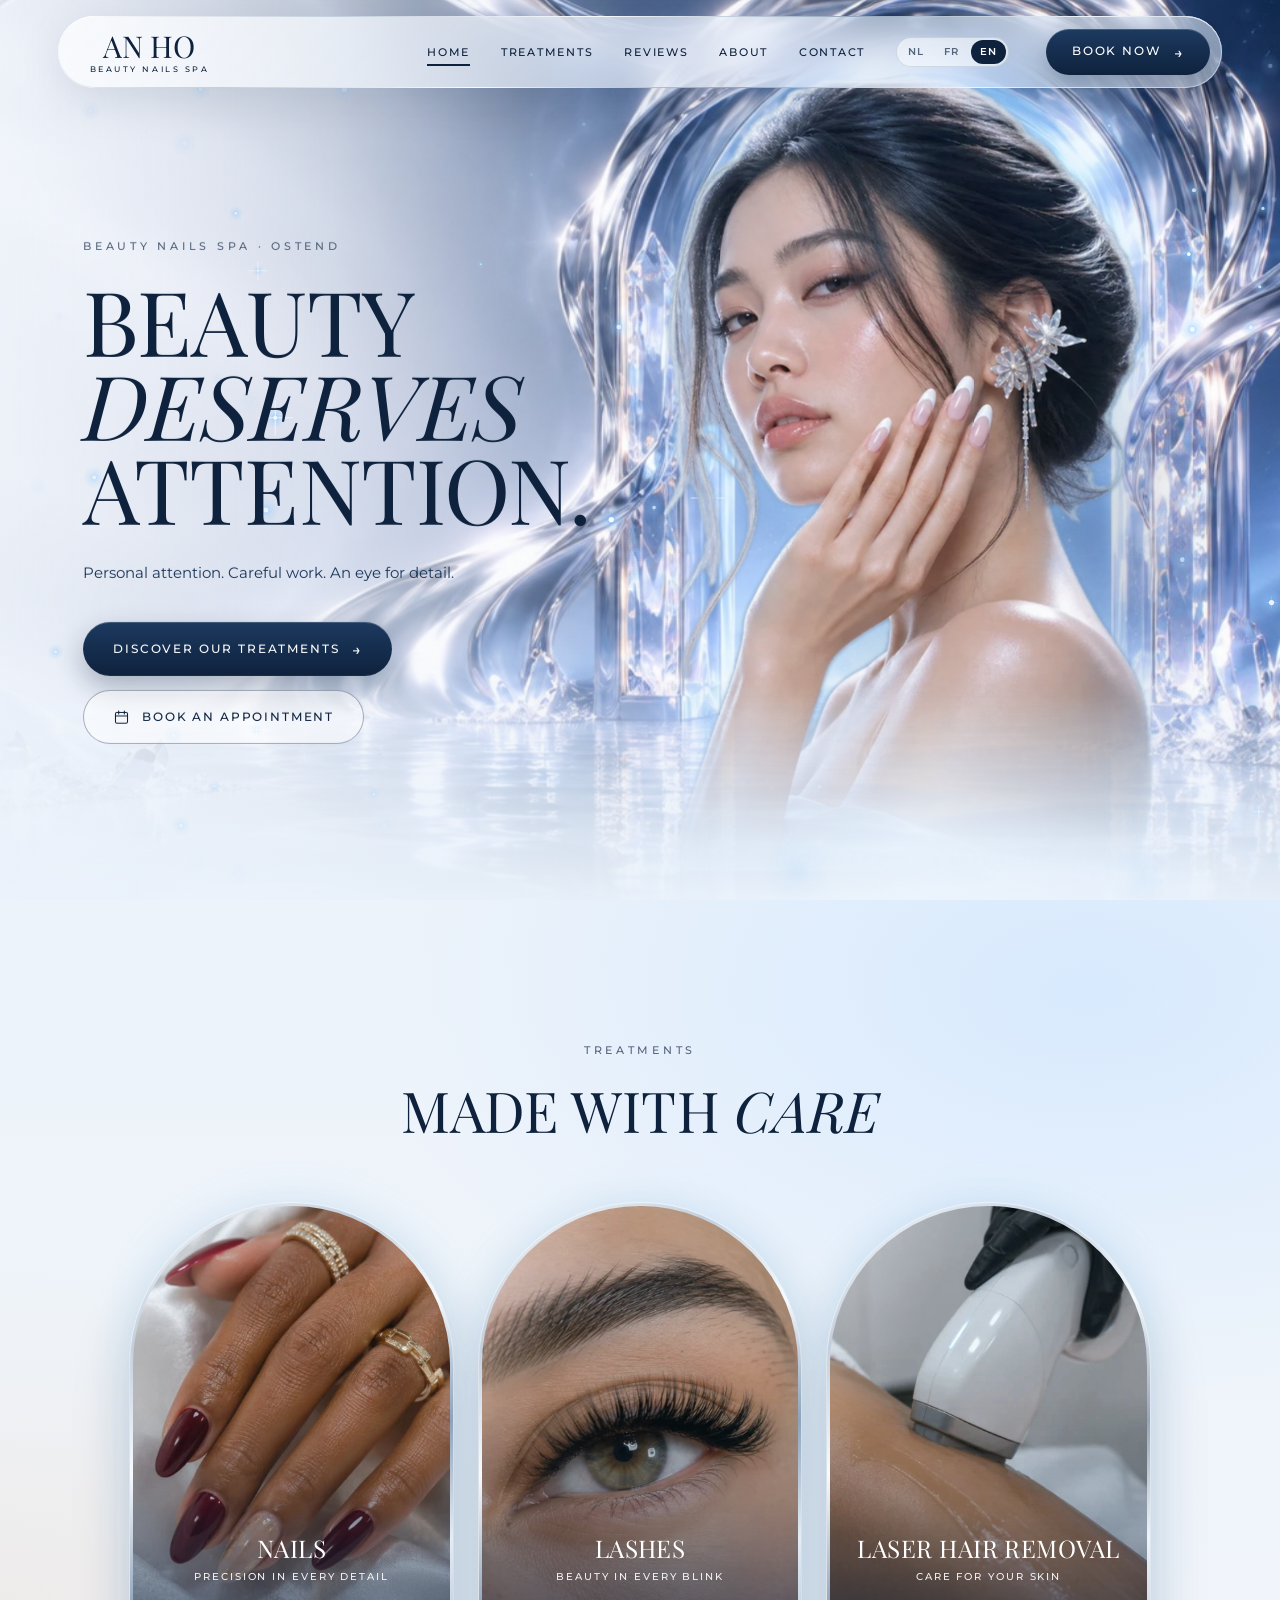
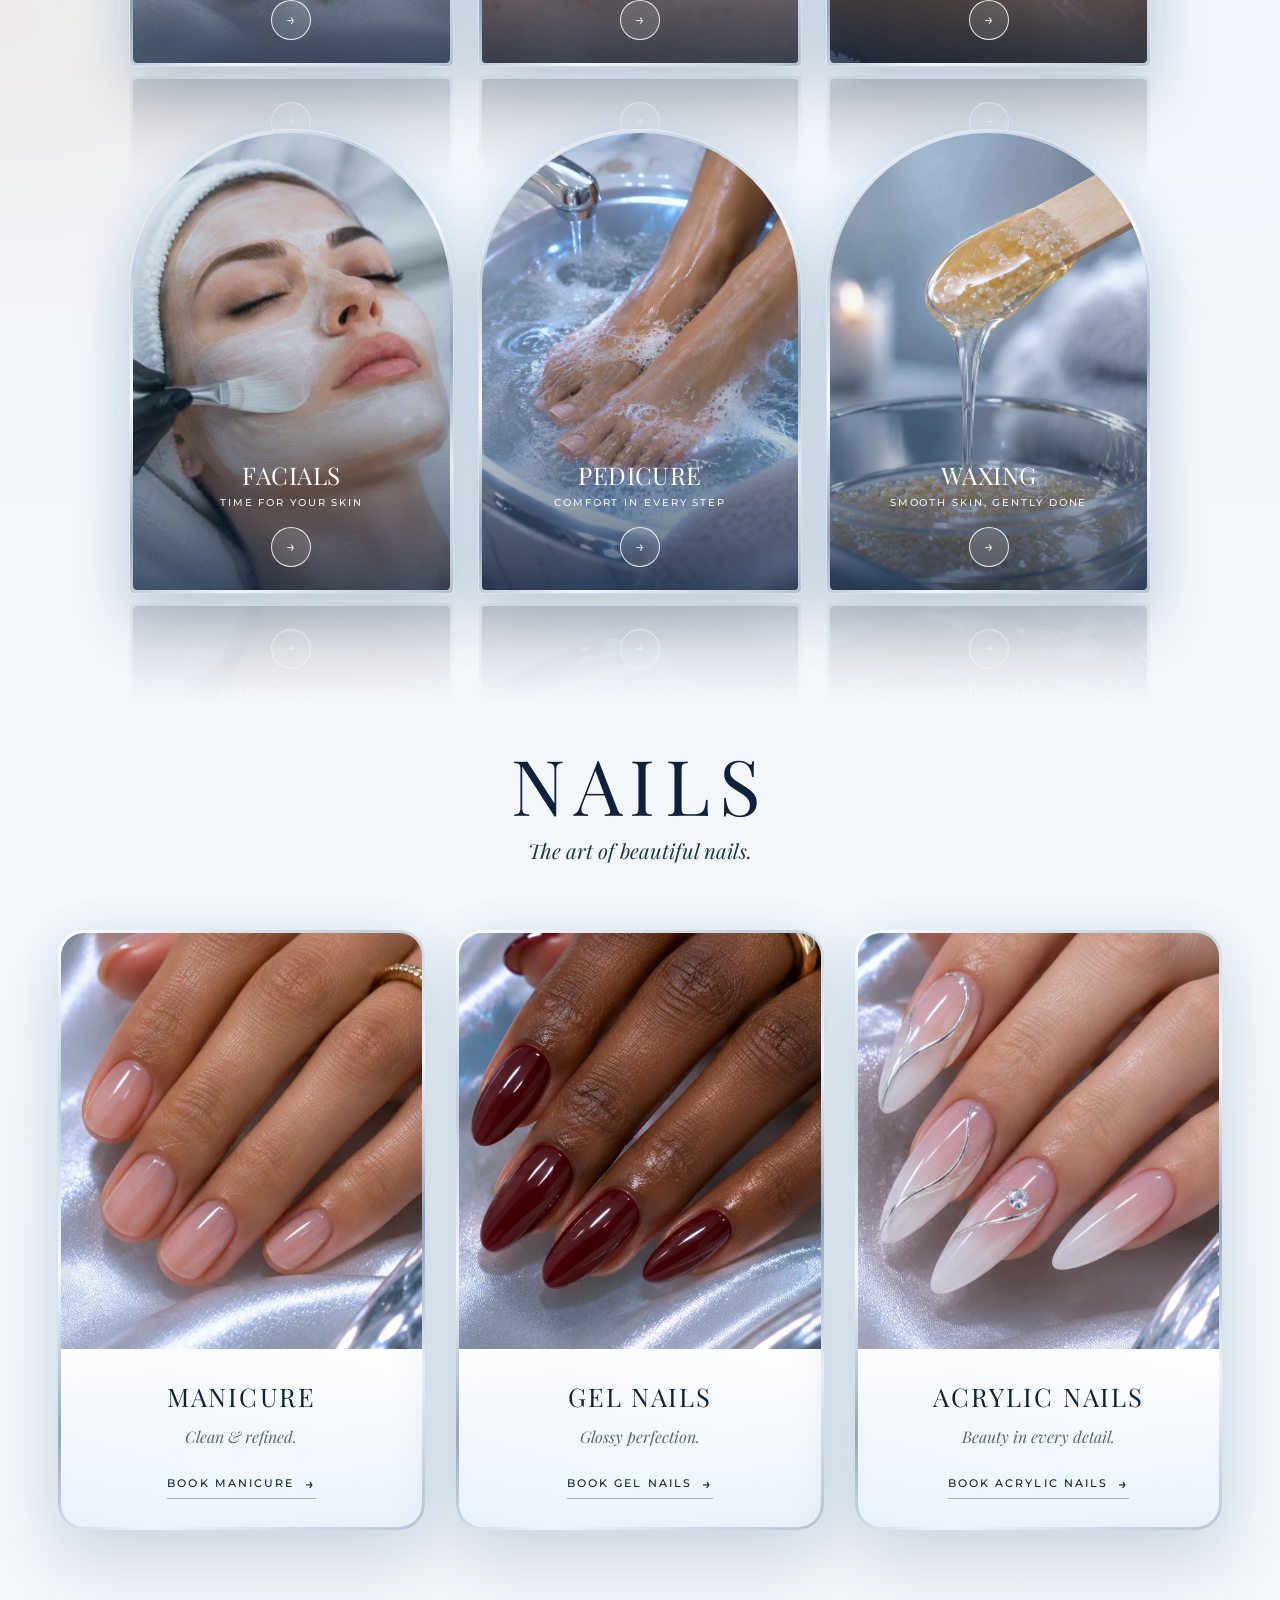
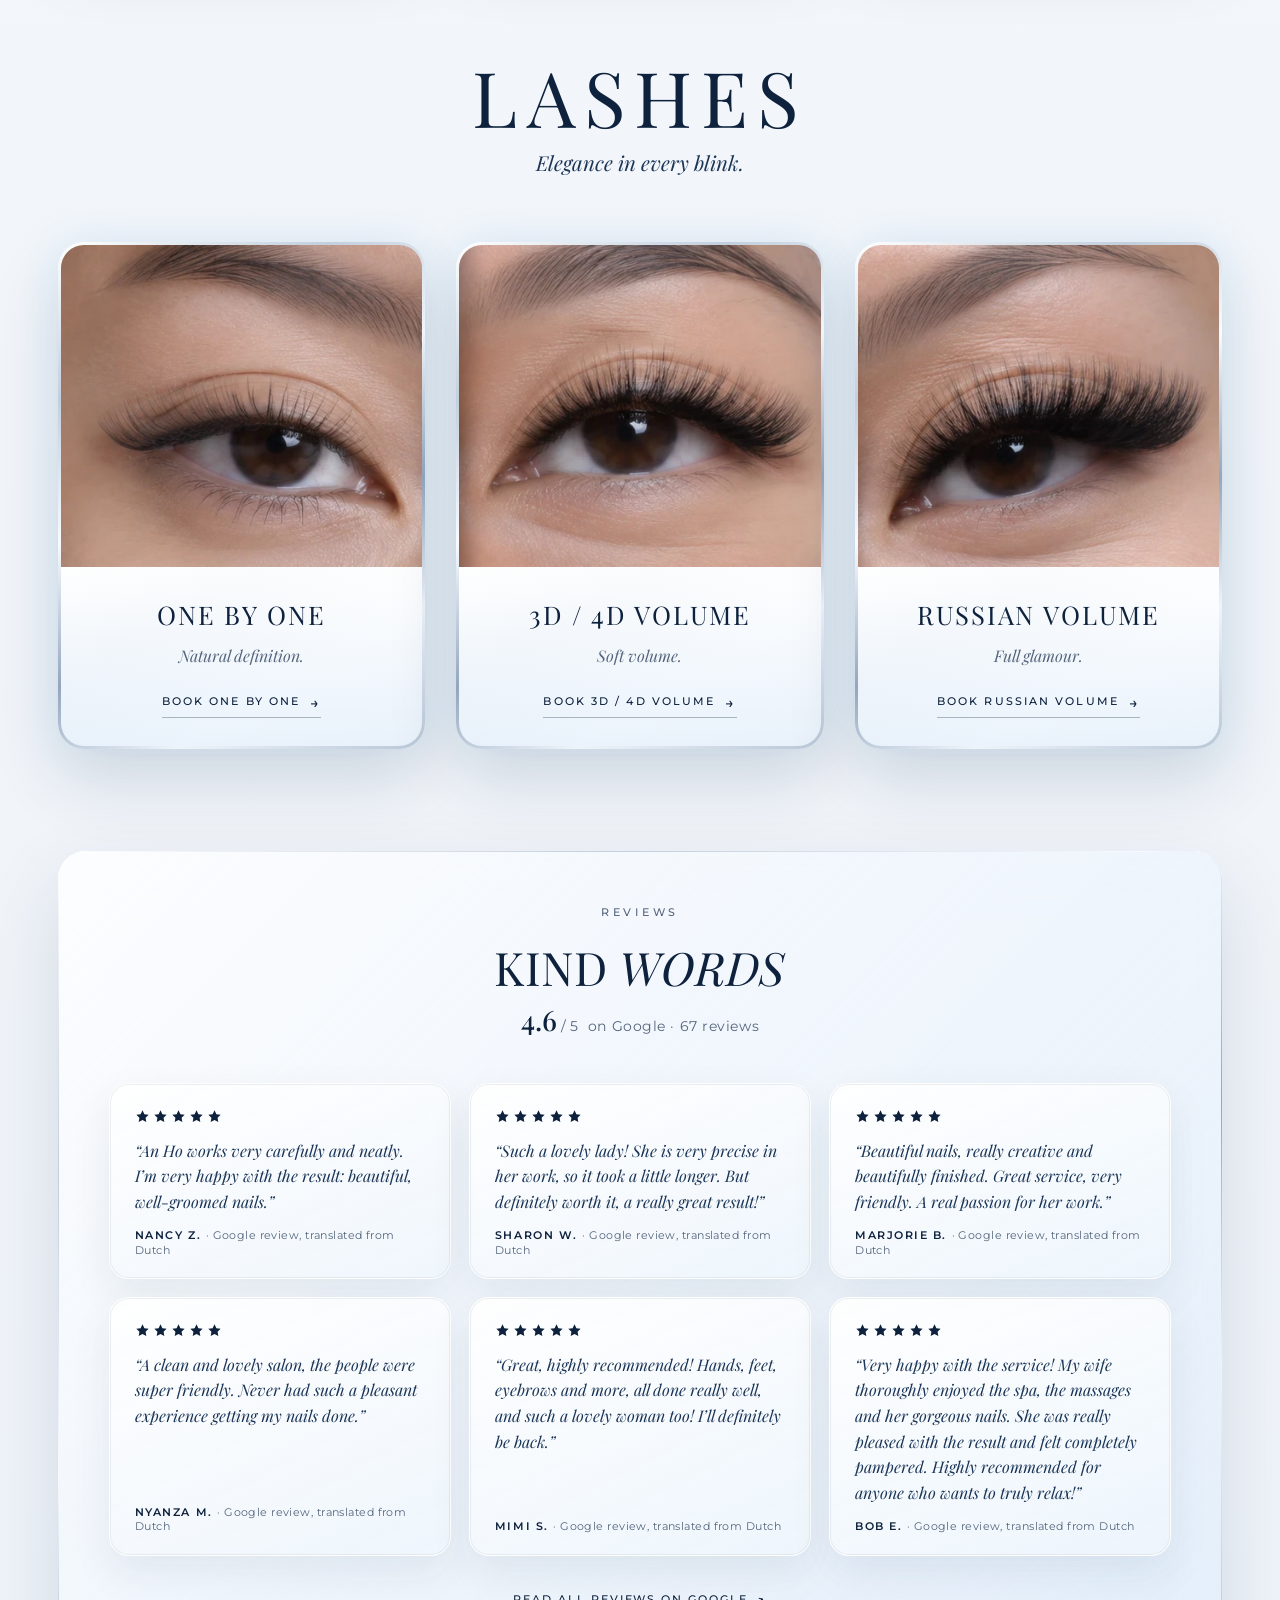
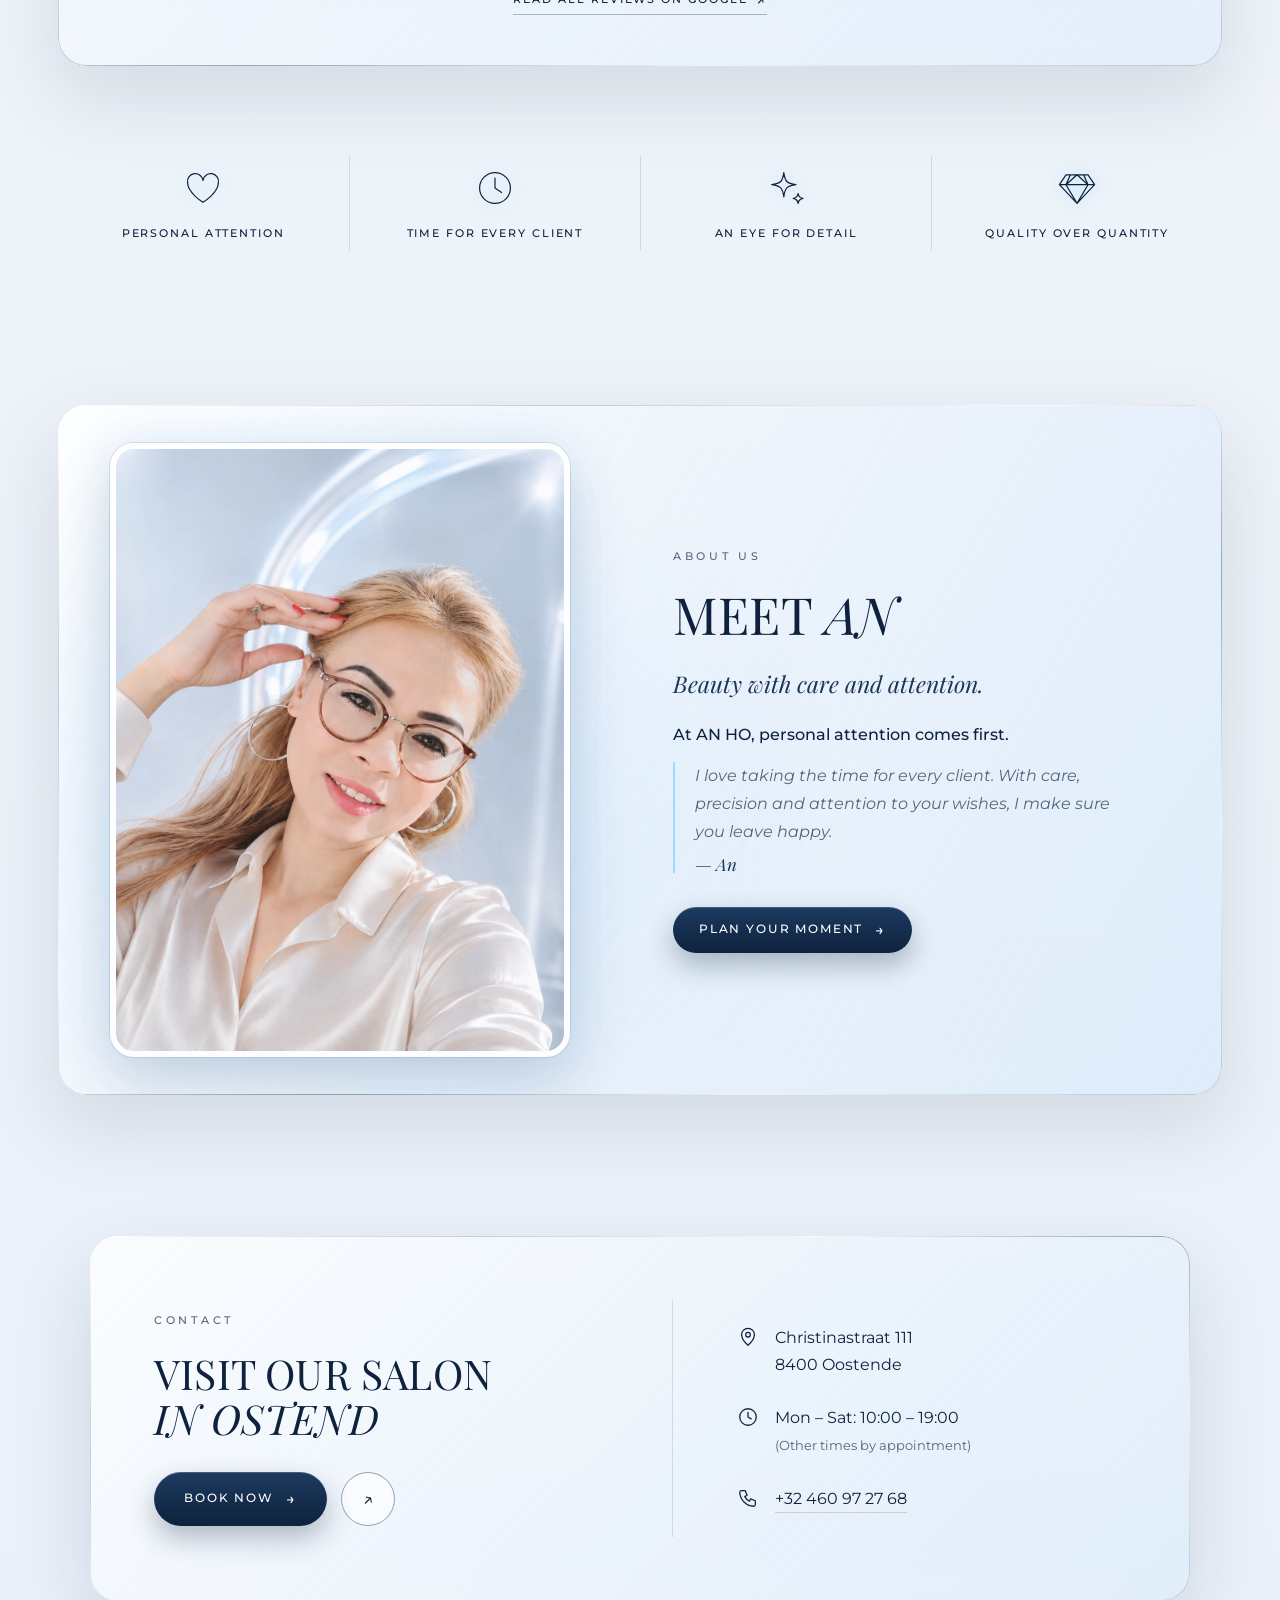
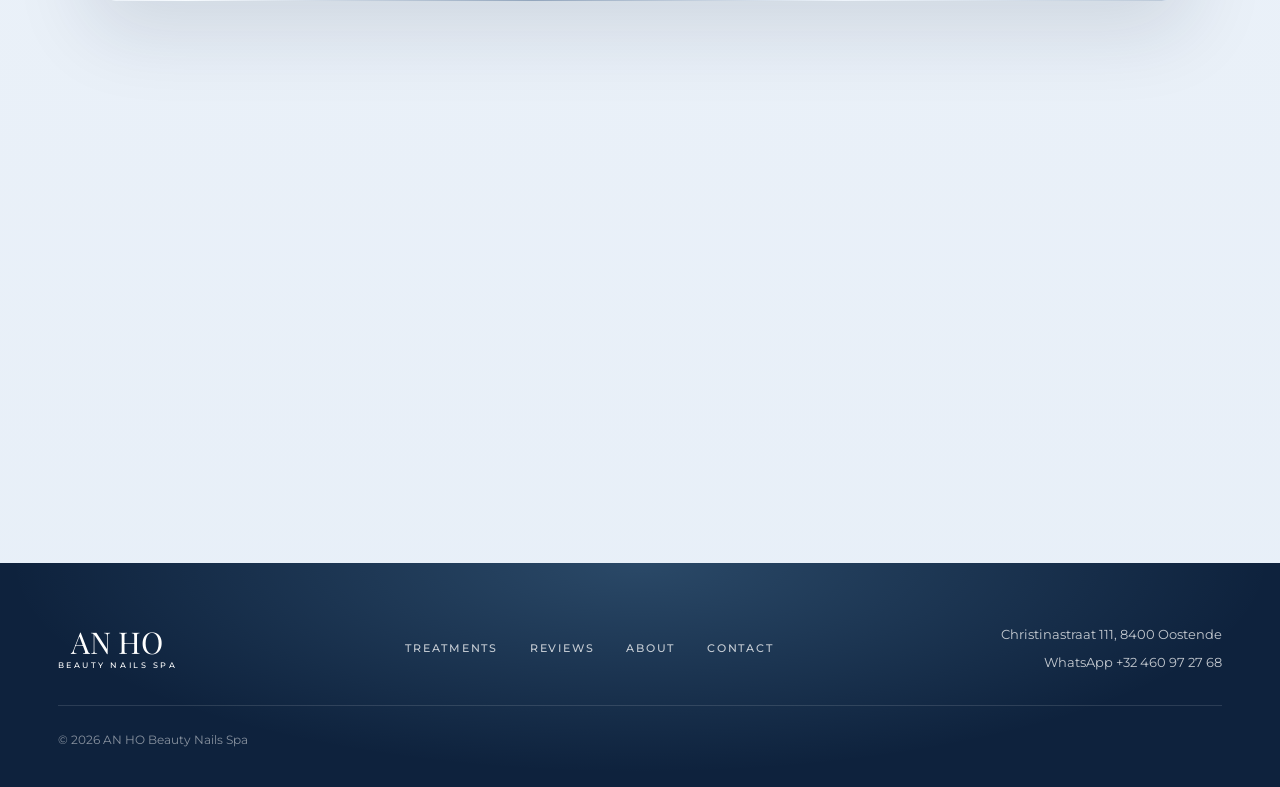
==== commit 382e090b: "Taalkeuze zichtbaar bovenaan op gsm Co-Authored-By: Claude Opus 5.5 <noreply@anthropic.com>" ====
--- a/en/index.html
+++ b/en/index.html
@@ -15,7 +15,7 @@
   <link href="https://fonts.googleapis.com/css2?family=Montserrat:wght@300;400;500;600&family=Playfair+Display:ital,wght@0,400;0,500;1,400;1,500&display=swap" rel="stylesheet" />
   <link rel="preload" href="../media/portal.jpg" as="image" />
   <link rel="preload" href="../media/hero-model.webp" as="image" />
-  <link rel="stylesheet" href="../styles.css?v=20261124a" />
+  <link rel="stylesheet" href="../styles.css?v=20261124c" />
 </head>
 <body>
   <a class="skip" href="#main">Skip to content</a>
@@ -35,6 +35,7 @@
       <span class="lang-switch" role="group" aria-label="Language"><a href="/" lang="nl" hreflang="nl">NL</a><a href="/fr/" lang="fr" hreflang="fr">FR</a><a href="/en/" lang="en" hreflang="en" aria-current="page">EN</a></span>
       <a class="btn btn-primary nav-cta" href="https://wa.me/32460972768?text=Hello%20AN%20HO%2C%20I%27d%20like%20to%20book%20an%20appointment." target="_blank" rel="noreferrer">Book now <span class="arrow" aria-hidden="true">→</span></a>
     </nav>
+    <span class="lang-switch lang-mobile" role="group" aria-label="Language"><a href="/" lang="nl" hreflang="nl">NL</a><a href="/fr/" lang="fr" hreflang="fr">FR</a><a href="/en/" lang="en" hreflang="en" aria-current="page">EN</a></span>
     <button class="menu-btn" id="menu-btn" type="button" aria-expanded="false" aria-controls="nav" aria-label="Open menu">
       <span></span><span></span><span></span>
     </button>
--- a/styles.css
+++ b/styles.css
@@ -140,6 +140,7 @@
 .lang-switch a { font: 600 10px/1 var(--sans); letter-spacing: .12em; text-decoration: none; color: var(--muted); padding: 7px 9px; border-radius: 999px; transition: background .2s, color .2s; }
 .lang-switch a:hover { color: var(--navy); }
 .lang-switch a[aria-current] { background: var(--navy); color: #fff; }
+.lang-mobile { display: none; }
 .menu-btn { display: none; }
 
 /* =========================================================
@@ -536,8 +537,12 @@
   .nav > a:not(.btn) { font: 400 24px/1 var(--serif); letter-spacing: .02em; padding: 17px 0; border-bottom: 1px solid var(--line); }
   .nav > a:not(.btn)::after { display: none; }
   .nav-cta { margin: 24px 0 0; min-height: 54px; }
-  .lang-switch { align-self: center; margin-top: 22px; }
-  .lang-switch a { font-size: 12px; padding: 10px 16px; }
+  /* Taalkeuze op gsm: altijd zichtbaar in de balk, naast het menu-icoon */
+  .nav .lang-switch { display: none; }
+  .lang-mobile { display: inline-flex; margin-left: auto; margin-right: 6px; }
+  .lang-mobile a { font-size: 10.5px; padding: 9px 10px; }
+  .logo { flex: none; }
+  .logo-sub { white-space: nowrap; }
 
   /* Op gsm: hand bovenaan rechts, tekst eronder */
   .hero-stage { min-height: 640px; }
@@ -593,6 +598,8 @@
 }
 
 @media (max-width: 480px) {
+  .lang-mobile { margin-right: 2px; }
+  .lang-mobile a { padding: 9px 8px; letter-spacing: .08em; }
   .usps { grid-template-columns: 1fr 1fr; }
   .usp { font-size: 9.5px; letter-spacing: .1em; }
 }
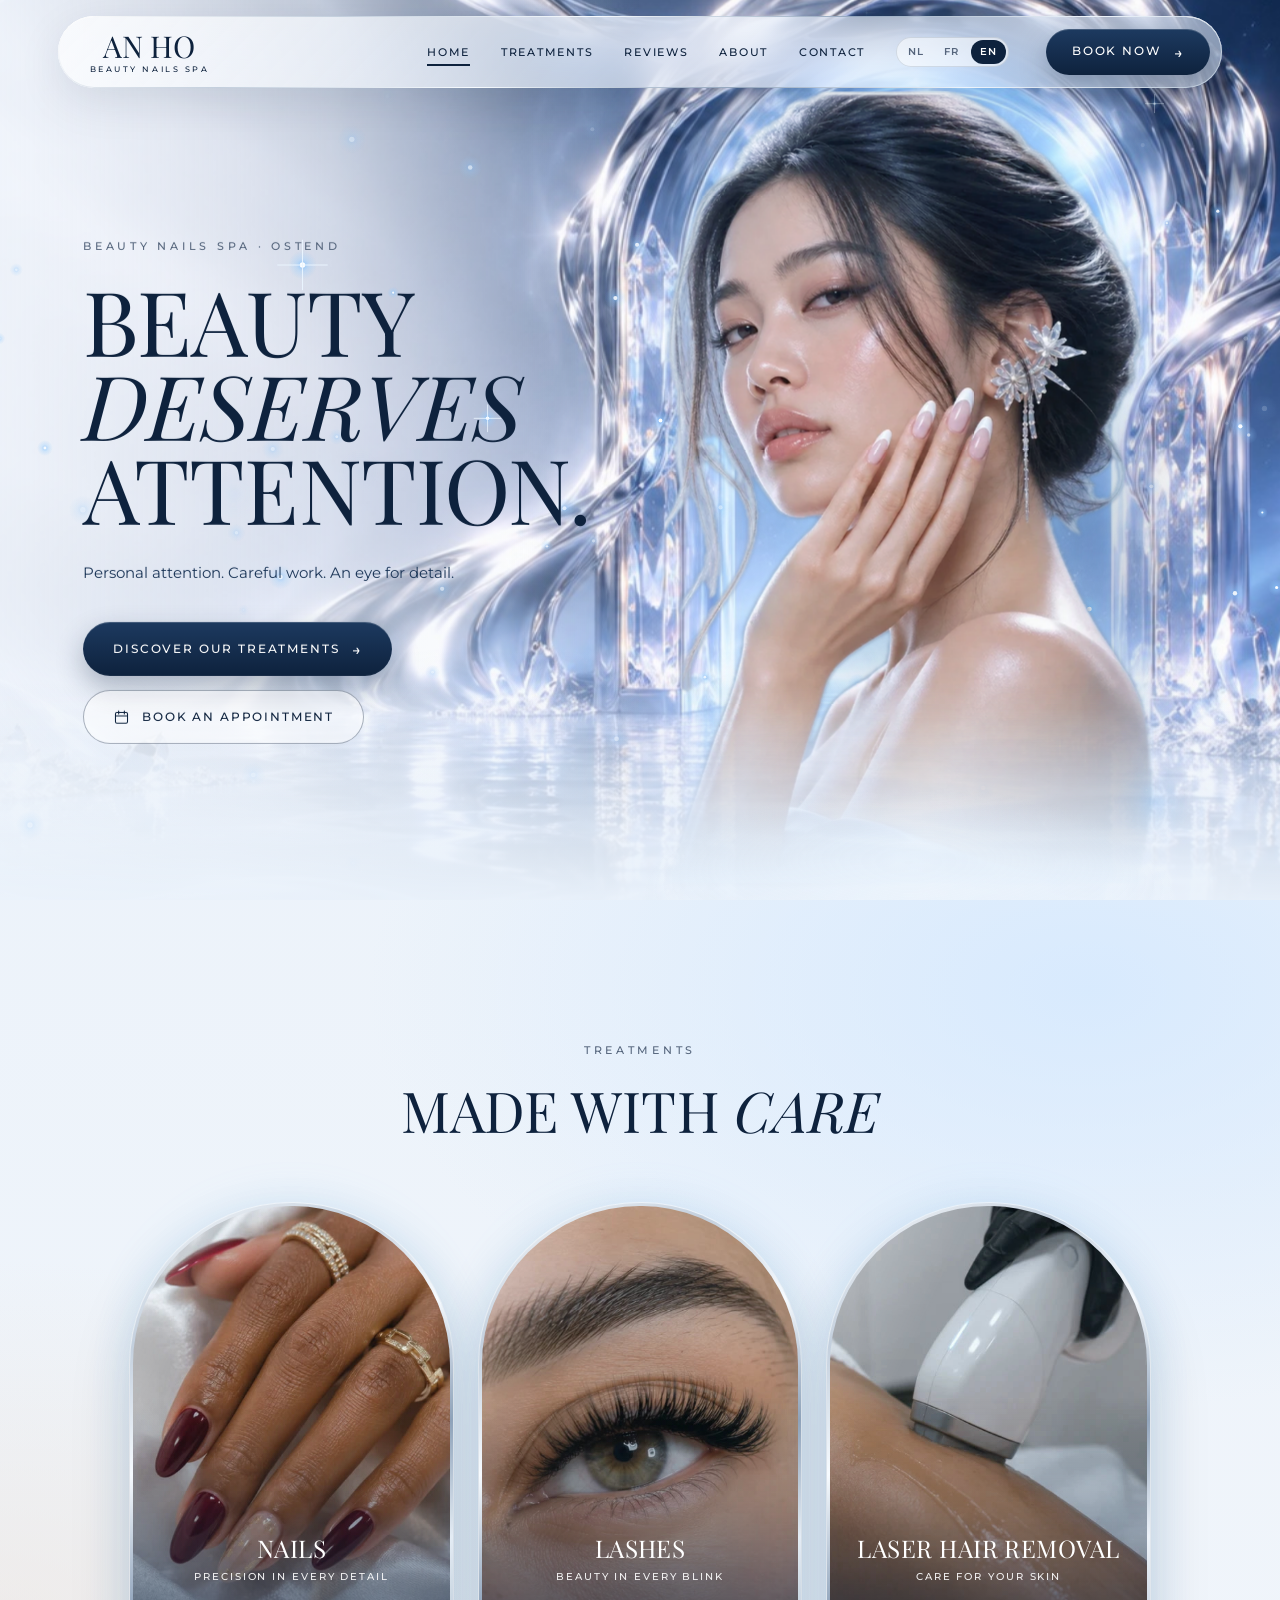
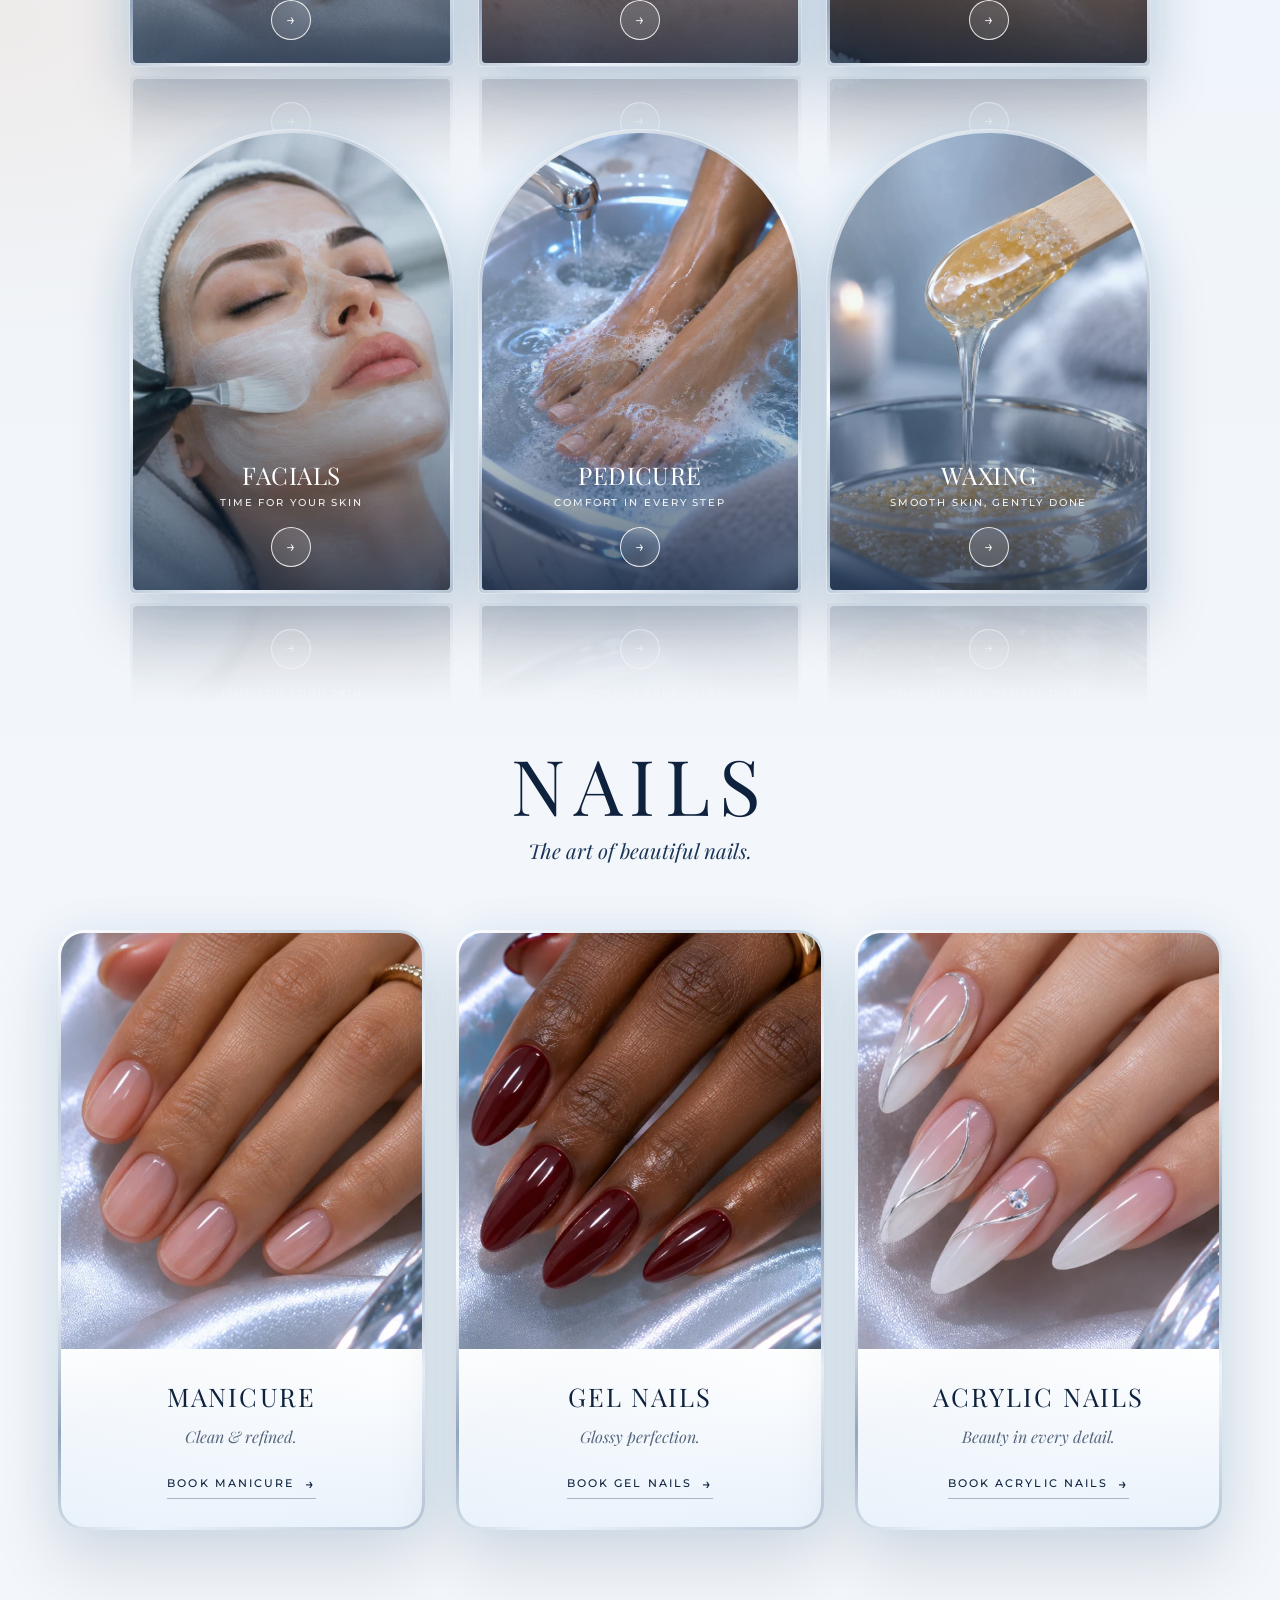
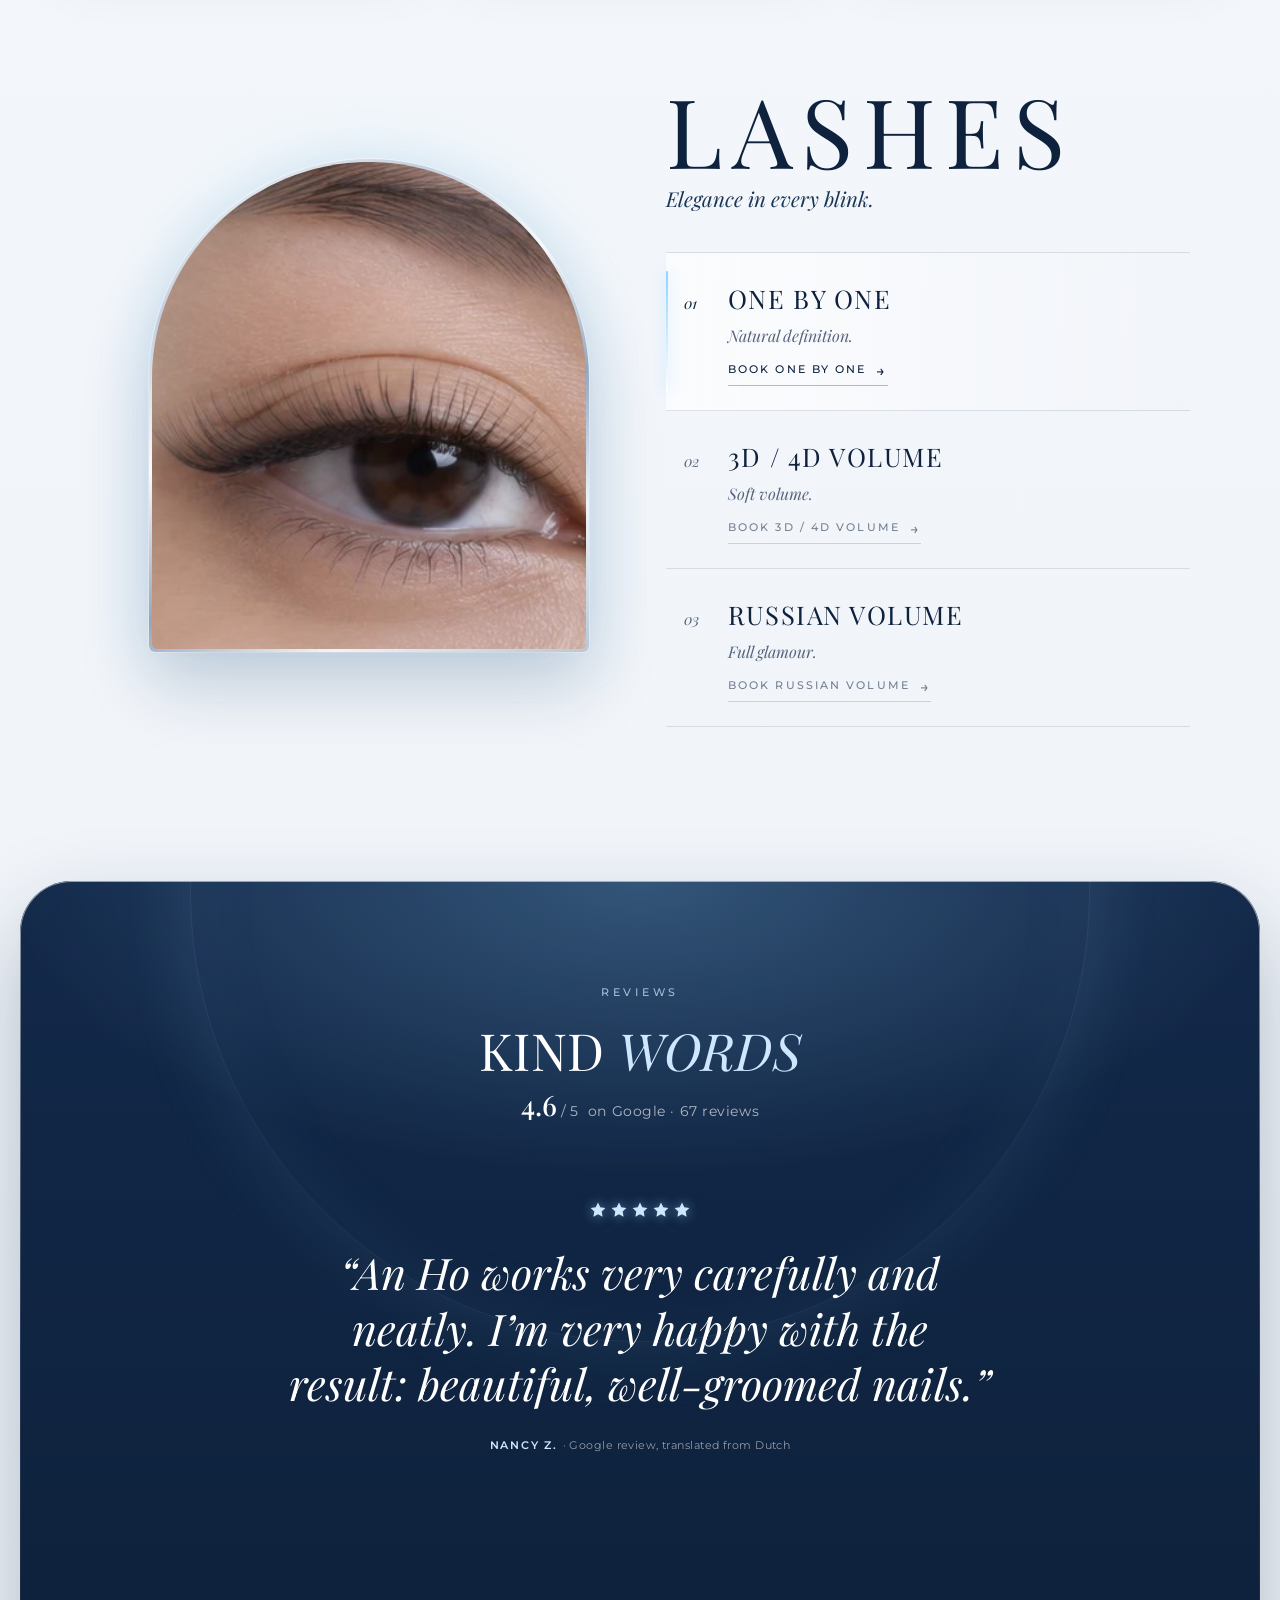
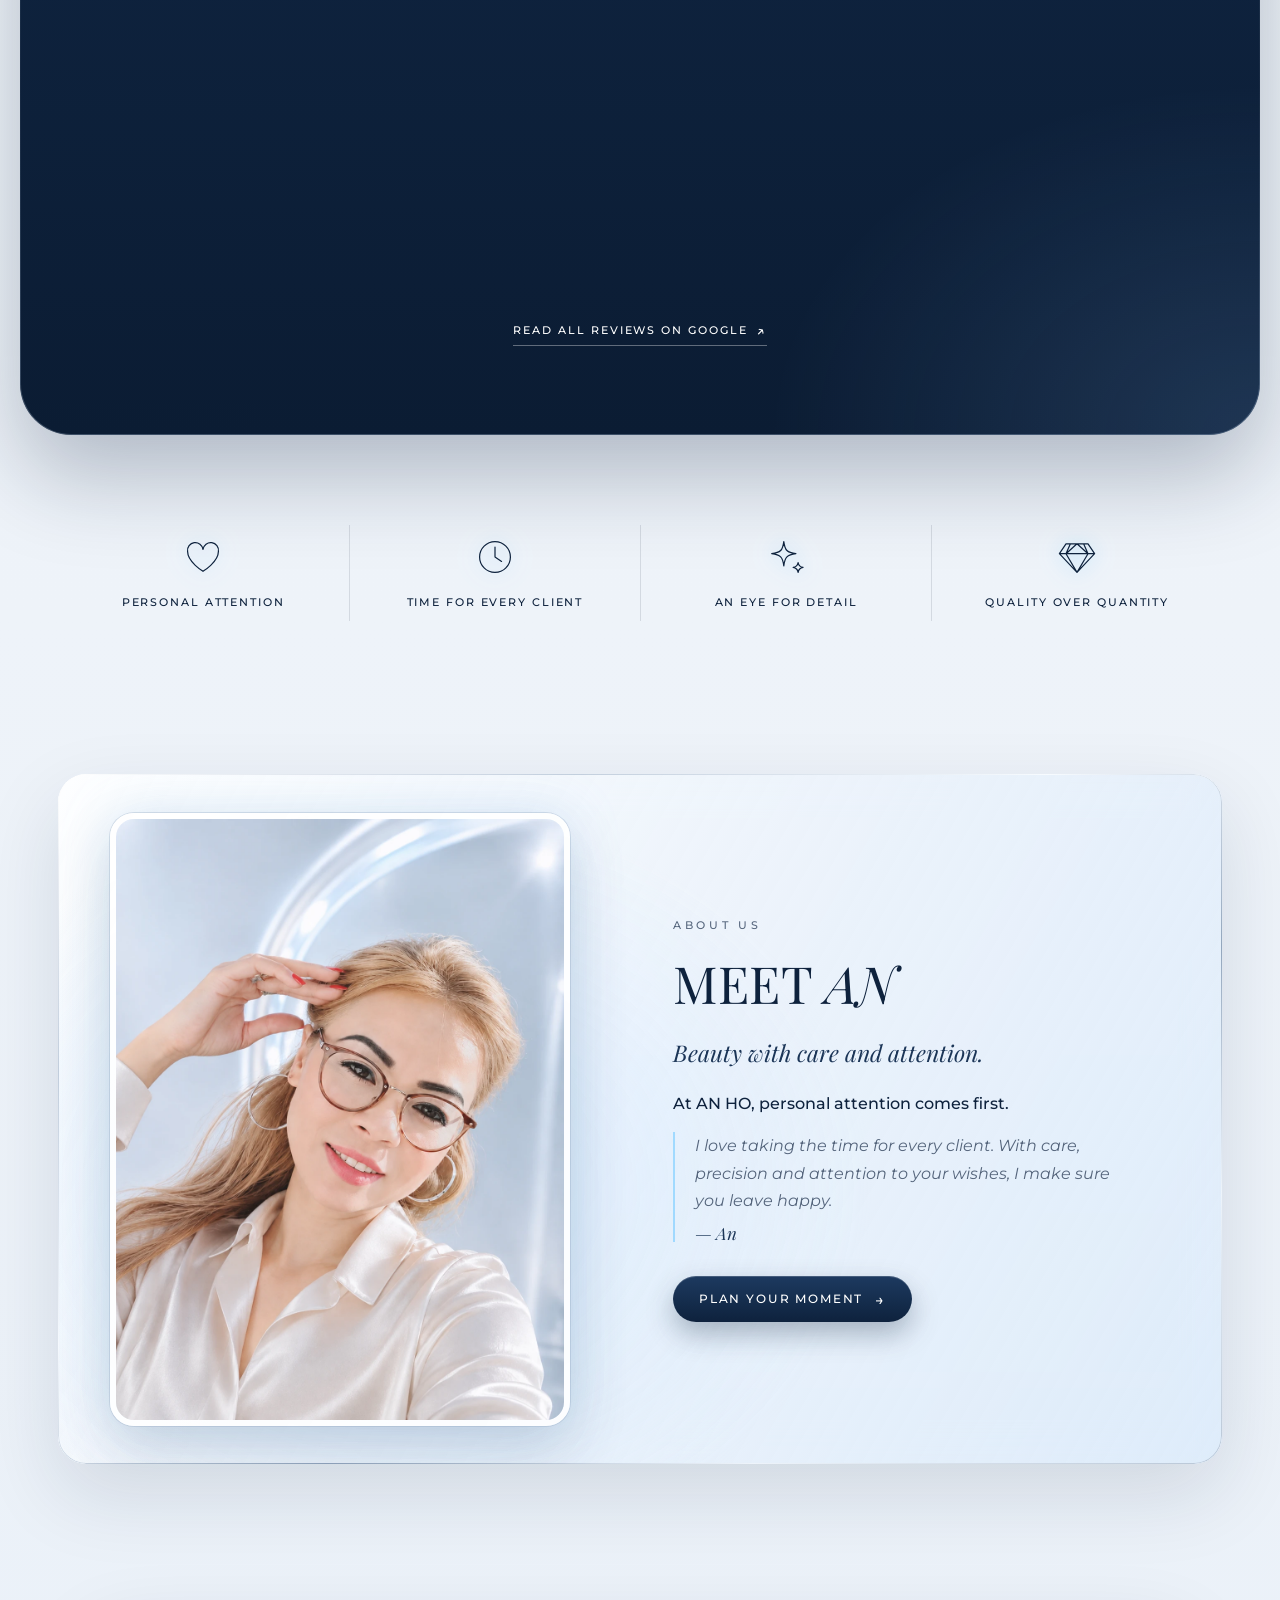
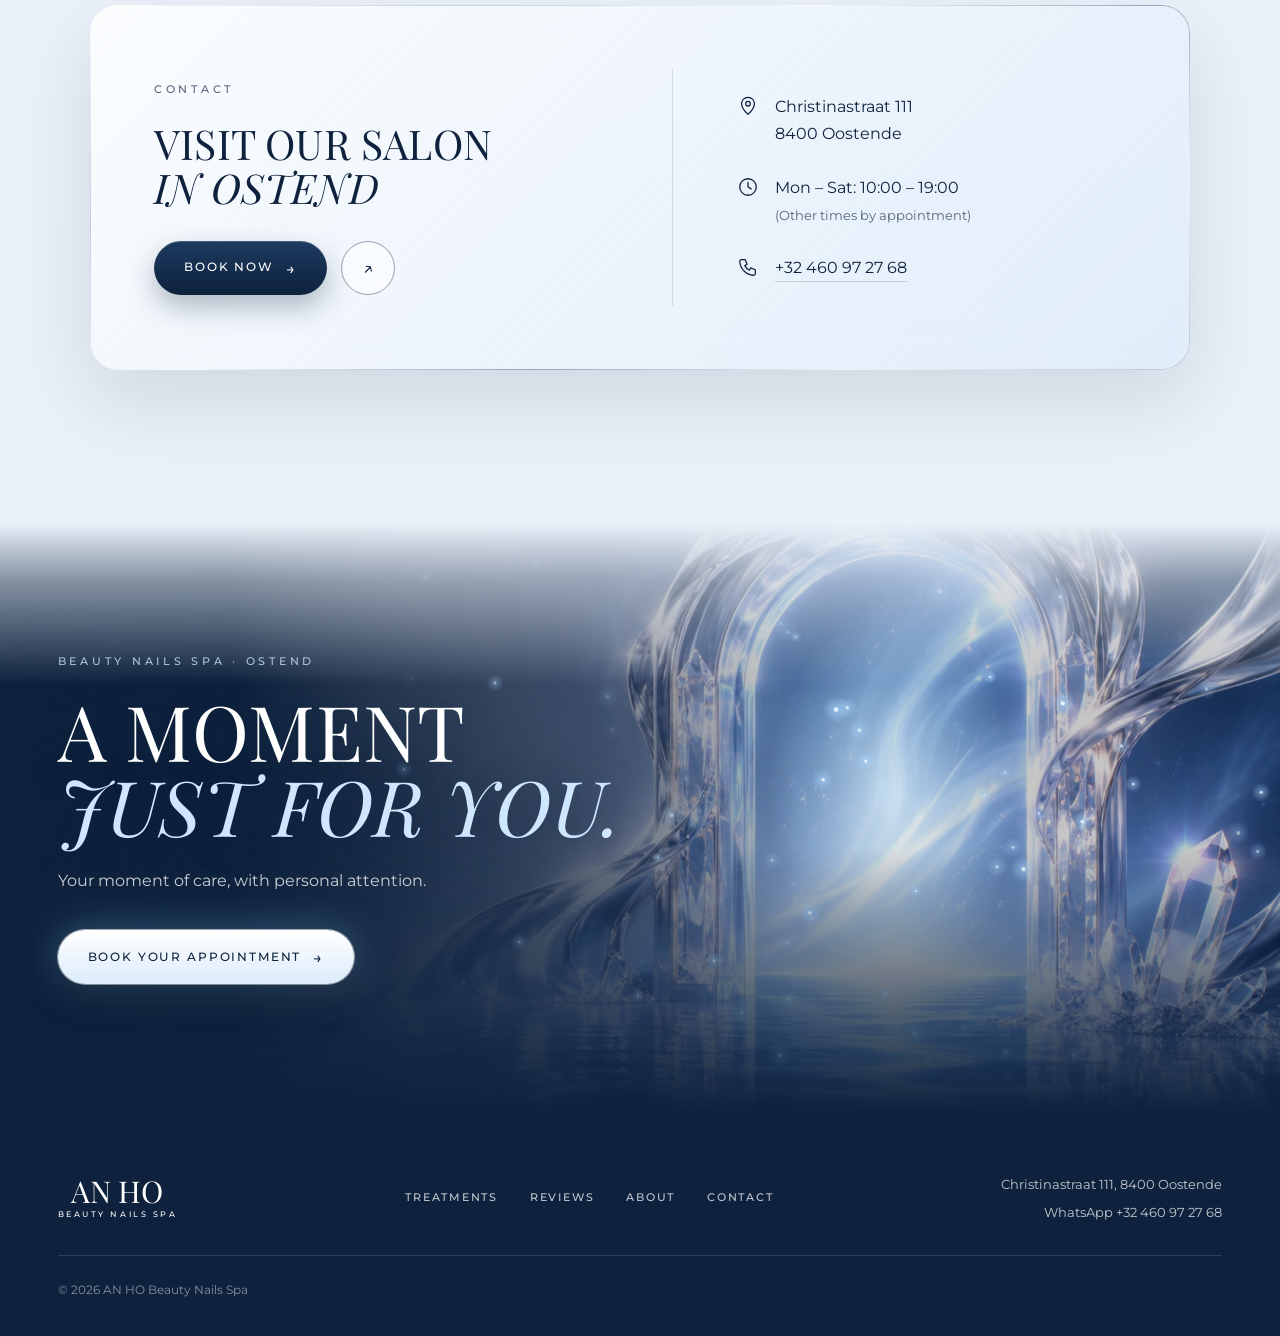
==== commit 4e0ad97a: "Visuele upgrade: donkere reviews, nieuwe Lashes-opbouw, portaal-slot Co-Authored-By: Claude Opus 5.5" ====
--- a/en/index.html
+++ b/en/index.html
@@ -15,7 +15,7 @@
   <link href="https://fonts.googleapis.com/css2?family=Montserrat:wght@300;400;500;600&family=Playfair+Display:ital,wght@0,400;0,500;1,400;1,500&display=swap" rel="stylesheet" />
   <link rel="preload" href="../media/portal.jpg" as="image" />
   <link rel="preload" href="../media/hero-model.webp" as="image" />
-  <link rel="stylesheet" href="../styles.css?v=20261124c" />
+  <link rel="stylesheet" href="../styles.css?v=20261125a" />
 </head>
 <body>
   <a class="skip" href="#main">Skip to content</a>
@@ -171,79 +171,96 @@
       </div>
     </section>
 
-    <!-- ================= LASHES — drie behandelingen ================= -->
-    <section class="nails lashes" id="lashes" aria-labelledby="lashes-title">
-      <div class="section-head reveal">
-        <h2 id="lashes-title">Lashes</h2>
-        <p class="section-sub">Elegance in every blink.</p>
-      </div>
-      <div class="nail-grid">
-        <article class="nail-card reveal">
-          <div class="nail-img"><img src="../media/lashes-onebyone.jpg" alt="Close-up of natural one-by-one lash extensions" loading="lazy" width="424" height="378" /></div>
-          <div class="nail-body">
-            <h3>One by one</h3>
-            <p class="nail-tag">Natural definition.</p>
+    <!-- ================= LASHES — één groot beeld, drie technieken als rustige lijst ================= -->
+    <section class="lashes" id="lashes" aria-labelledby="lashes-title">
+      <div class="lash-layout">
+        <div class="lash-stage reveal">
+          <div class="lash-frame">
+          <img class="lash-photo is-active" src="../media/lashes-onebyone.jpg" alt="Close-up of natural one-by-one lash extensions" loading="lazy" width="424" height="378" />
+          <img class="lash-photo" src="../media/lashes-volume.jpg" alt="Close-up of soft 3D/4D volume lashes" loading="lazy" width="424" height="378" />
+          <img class="lash-photo" src="../media/lashes-russian.jpg" alt="Close-up of full Russian volume lashes" loading="lazy" width="424" height="378" />
+          </div>
+        </div>
+        <div class="lash-side">
+          <div class="lash-head reveal">
+            <h2 id="lashes-title">Lashes</h2>
+            <p class="section-sub">Elegance in every blink.</p>
+          </div>
+          <ol class="lash-list reveal">
+          <li class="lash-item is-active" data-lash="0">
+            <span class="lash-num" aria-hidden="true">01</span>
+            <div class="lash-text">
+              <h3>One by one</h3>
+              <p class="nail-tag">Natural definition.</p>
+            </div>
             <a class="nail-link" href="https://wa.me/32460972768?text=Hello%20AN%20HO%2C%20I%27d%20like%20an%20appointment%20for%20one%20by%20one%20lashes." target="_blank" rel="noreferrer">Book one by one <span class="arrow" aria-hidden="true">→</span></a>
-          </div>
-        </article>
-        <article class="nail-card reveal">
-          <div class="nail-img"><img src="../media/lashes-volume.jpg" alt="Close-up of soft 3D/4D volume lashes" loading="lazy" width="424" height="378" /></div>
-          <div class="nail-body">
-            <h3>3D / 4D volume</h3>
-            <p class="nail-tag">Soft volume.</p>
+          </li>
+          <li class="lash-item" data-lash="1">
+            <span class="lash-num" aria-hidden="true">02</span>
+            <div class="lash-text">
+              <h3>3D / 4D volume</h3>
+              <p class="nail-tag">Soft volume.</p>
+            </div>
             <a class="nail-link" href="https://wa.me/32460972768?text=Hello%20AN%20HO%2C%20I%27d%20like%20an%20appointment%20for%203D%2F4D%20volume%20lashes." target="_blank" rel="noreferrer">Book 3D / 4D volume <span class="arrow" aria-hidden="true">→</span></a>
-          </div>
-        </article>
-        <article class="nail-card reveal">
-          <div class="nail-img"><img src="../media/lashes-russian.jpg" alt="Close-up of full Russian volume lashes" loading="lazy" width="424" height="378" /></div>
-          <div class="nail-body">
-            <h3>Russian volume</h3>
-            <p class="nail-tag">Full glamour.</p>
+          </li>
+          <li class="lash-item" data-lash="2">
+            <span class="lash-num" aria-hidden="true">03</span>
+            <div class="lash-text">
+              <h3>Russian volume</h3>
+              <p class="nail-tag">Full glamour.</p>
+            </div>
             <a class="nail-link" href="https://wa.me/32460972768?text=Hello%20AN%20HO%2C%20I%27d%20like%20an%20appointment%20for%20Russian%20volume%20lashes." target="_blank" rel="noreferrer">Book Russian volume <span class="arrow" aria-hidden="true">→</span></a>
-          </div>
-        </article>
+          </li>
+          </ol>
+        </div>
       </div>
     </section>
 
     <!-- ================= REVIEWS (uit Google-reviews, 5 sterren, onverkort) ================= -->
     <section class="reviews" id="reviews" aria-labelledby="reviews-title">
-      <div class="glass reviews-panel">
+      <div class="reviews-panel">
         <div class="reviews-head reveal">
           <p class="eyebrow">Reviews</p>
           <h2 id="reviews-title">Kind <em>words</em></h2>
           <p class="rv-score"><span class="rv-score-num">4.6</span> / 5 <span class="rv-score-sub">on Google · 67 reviews</span></p>
         </div>
-        <div class="rv-grid">
-          <figure class="rv-card reveal">
+        <figure class="rv-feature reveal">
             <span class="rv-stars" aria-label="5 out of 5 stars"><svg viewBox="0 0 20 20"><path d="M10 1.8l2.5 5.2 5.7.8-4.1 4 1 5.6L10 14.7l-5.1 2.7 1-5.6-4.1-4 5.7-.8z"/></svg><svg viewBox="0 0 20 20"><path d="M10 1.8l2.5 5.2 5.7.8-4.1 4 1 5.6L10 14.7l-5.1 2.7 1-5.6-4.1-4 5.7-.8z"/></svg><svg viewBox="0 0 20 20"><path d="M10 1.8l2.5 5.2 5.7.8-4.1 4 1 5.6L10 14.7l-5.1 2.7 1-5.6-4.1-4 5.7-.8z"/></svg><svg viewBox="0 0 20 20"><path d="M10 1.8l2.5 5.2 5.7.8-4.1 4 1 5.6L10 14.7l-5.1 2.7 1-5.6-4.1-4 5.7-.8z"/></svg><svg viewBox="0 0 20 20"><path d="M10 1.8l2.5 5.2 5.7.8-4.1 4 1 5.6L10 14.7l-5.1 2.7 1-5.6-4.1-4 5.7-.8z"/></svg></span>
             <blockquote>“An Ho works very carefully and neatly. I’m very happy with the result: beautiful, well-groomed nails.”</blockquote>
             <figcaption>Nancy Z. <span>· Google review, translated from Dutch</span></figcaption>
           </figure>
-          <figure class="rv-card reveal">
+        <div class="rv-rail reveal">
+          <div class="rv-grid" id="rv-grid" tabindex="0">
+          <figure class="rv-card">
             <span class="rv-stars" aria-label="5 out of 5 stars"><svg viewBox="0 0 20 20"><path d="M10 1.8l2.5 5.2 5.7.8-4.1 4 1 5.6L10 14.7l-5.1 2.7 1-5.6-4.1-4 5.7-.8z"/></svg><svg viewBox="0 0 20 20"><path d="M10 1.8l2.5 5.2 5.7.8-4.1 4 1 5.6L10 14.7l-5.1 2.7 1-5.6-4.1-4 5.7-.8z"/></svg><svg viewBox="0 0 20 20"><path d="M10 1.8l2.5 5.2 5.7.8-4.1 4 1 5.6L10 14.7l-5.1 2.7 1-5.6-4.1-4 5.7-.8z"/></svg><svg viewBox="0 0 20 20"><path d="M10 1.8l2.5 5.2 5.7.8-4.1 4 1 5.6L10 14.7l-5.1 2.7 1-5.6-4.1-4 5.7-.8z"/></svg><svg viewBox="0 0 20 20"><path d="M10 1.8l2.5 5.2 5.7.8-4.1 4 1 5.6L10 14.7l-5.1 2.7 1-5.6-4.1-4 5.7-.8z"/></svg></span>
             <blockquote>“Such a lovely lady! She is very precise in her work, so it took a little longer. But definitely worth it, a really great result!”</blockquote>
             <figcaption>Sharon W. <span>· Google review, translated from Dutch</span></figcaption>
           </figure>
-          <figure class="rv-card reveal">
+          <figure class="rv-card">
             <span class="rv-stars" aria-label="5 out of 5 stars"><svg viewBox="0 0 20 20"><path d="M10 1.8l2.5 5.2 5.7.8-4.1 4 1 5.6L10 14.7l-5.1 2.7 1-5.6-4.1-4 5.7-.8z"/></svg><svg viewBox="0 0 20 20"><path d="M10 1.8l2.5 5.2 5.7.8-4.1 4 1 5.6L10 14.7l-5.1 2.7 1-5.6-4.1-4 5.7-.8z"/></svg><svg viewBox="0 0 20 20"><path d="M10 1.8l2.5 5.2 5.7.8-4.1 4 1 5.6L10 14.7l-5.1 2.7 1-5.6-4.1-4 5.7-.8z"/></svg><svg viewBox="0 0 20 20"><path d="M10 1.8l2.5 5.2 5.7.8-4.1 4 1 5.6L10 14.7l-5.1 2.7 1-5.6-4.1-4 5.7-.8z"/></svg><svg viewBox="0 0 20 20"><path d="M10 1.8l2.5 5.2 5.7.8-4.1 4 1 5.6L10 14.7l-5.1 2.7 1-5.6-4.1-4 5.7-.8z"/></svg></span>
             <blockquote>“Beautiful nails, really creative and beautifully finished. Great service, very friendly. A real passion for her work.”</blockquote>
             <figcaption>Marjorie B. <span>· Google review, translated from Dutch</span></figcaption>
           </figure>
-          <figure class="rv-card reveal">
+          <figure class="rv-card">
             <span class="rv-stars" aria-label="5 out of 5 stars"><svg viewBox="0 0 20 20"><path d="M10 1.8l2.5 5.2 5.7.8-4.1 4 1 5.6L10 14.7l-5.1 2.7 1-5.6-4.1-4 5.7-.8z"/></svg><svg viewBox="0 0 20 20"><path d="M10 1.8l2.5 5.2 5.7.8-4.1 4 1 5.6L10 14.7l-5.1 2.7 1-5.6-4.1-4 5.7-.8z"/></svg><svg viewBox="0 0 20 20"><path d="M10 1.8l2.5 5.2 5.7.8-4.1 4 1 5.6L10 14.7l-5.1 2.7 1-5.6-4.1-4 5.7-.8z"/></svg><svg viewBox="0 0 20 20"><path d="M10 1.8l2.5 5.2 5.7.8-4.1 4 1 5.6L10 14.7l-5.1 2.7 1-5.6-4.1-4 5.7-.8z"/></svg><svg viewBox="0 0 20 20"><path d="M10 1.8l2.5 5.2 5.7.8-4.1 4 1 5.6L10 14.7l-5.1 2.7 1-5.6-4.1-4 5.7-.8z"/></svg></span>
             <blockquote>“A clean and lovely salon, the people were super friendly. Never had such a pleasant experience getting my nails done.”</blockquote>
             <figcaption>Nyanza M. <span>· Google review, translated from Dutch</span></figcaption>
           </figure>
-          <figure class="rv-card reveal">
+          <figure class="rv-card">
             <span class="rv-stars" aria-label="5 out of 5 stars"><svg viewBox="0 0 20 20"><path d="M10 1.8l2.5 5.2 5.7.8-4.1 4 1 5.6L10 14.7l-5.1 2.7 1-5.6-4.1-4 5.7-.8z"/></svg><svg viewBox="0 0 20 20"><path d="M10 1.8l2.5 5.2 5.7.8-4.1 4 1 5.6L10 14.7l-5.1 2.7 1-5.6-4.1-4 5.7-.8z"/></svg><svg viewBox="0 0 20 20"><path d="M10 1.8l2.5 5.2 5.7.8-4.1 4 1 5.6L10 14.7l-5.1 2.7 1-5.6-4.1-4 5.7-.8z"/></svg><svg viewBox="0 0 20 20"><path d="M10 1.8l2.5 5.2 5.7.8-4.1 4 1 5.6L10 14.7l-5.1 2.7 1-5.6-4.1-4 5.7-.8z"/></svg><svg viewBox="0 0 20 20"><path d="M10 1.8l2.5 5.2 5.7.8-4.1 4 1 5.6L10 14.7l-5.1 2.7 1-5.6-4.1-4 5.7-.8z"/></svg></span>
             <blockquote>“Great, highly recommended! Hands, feet, eyebrows and more, all done really well, and such a lovely woman too! I’ll definitely be back.”</blockquote>
             <figcaption>Mimi S. <span>· Google review, translated from Dutch</span></figcaption>
           </figure>
-          <figure class="rv-card reveal">
+          <figure class="rv-card">
             <span class="rv-stars" aria-label="5 out of 5 stars"><svg viewBox="0 0 20 20"><path d="M10 1.8l2.5 5.2 5.7.8-4.1 4 1 5.6L10 14.7l-5.1 2.7 1-5.6-4.1-4 5.7-.8z"/></svg><svg viewBox="0 0 20 20"><path d="M10 1.8l2.5 5.2 5.7.8-4.1 4 1 5.6L10 14.7l-5.1 2.7 1-5.6-4.1-4 5.7-.8z"/></svg><svg viewBox="0 0 20 20"><path d="M10 1.8l2.5 5.2 5.7.8-4.1 4 1 5.6L10 14.7l-5.1 2.7 1-5.6-4.1-4 5.7-.8z"/></svg><svg viewBox="0 0 20 20"><path d="M10 1.8l2.5 5.2 5.7.8-4.1 4 1 5.6L10 14.7l-5.1 2.7 1-5.6-4.1-4 5.7-.8z"/></svg><svg viewBox="0 0 20 20"><path d="M10 1.8l2.5 5.2 5.7.8-4.1 4 1 5.6L10 14.7l-5.1 2.7 1-5.6-4.1-4 5.7-.8z"/></svg></span>
             <blockquote>“Very happy with the service! My wife thoroughly enjoyed the spa, the massages and her gorgeous nails. She was really pleased with the result and felt completely pampered. Highly recommended for anyone who wants to truly relax!”</blockquote>
             <figcaption>Bob E. <span>· Google review, translated from Dutch</span></figcaption>
           </figure>
+          </div>
+          <div class="rv-controls">
+            <button class="circle rv-btn" type="button" data-dir="-1" aria-controls="rv-grid" aria-label="Previous reviews">←</button>
+            <button class="circle rv-btn" type="button" data-dir="1" aria-controls="rv-grid" aria-label="Next reviews">→</button>
+          </div>
         </div>
         <a class="rv-more" href="https://www.google.com/search?q=An+Ho+Beauty+Nails+Spa+Oostende+reviews" target="_blank" rel="noreferrer">Read all reviews on Google <span class="arrow" aria-hidden="true">↗</span></a>
       </div>
@@ -322,10 +339,16 @@
 
     <!-- ================= SLOT-CTA ================= -->
     <section class="final-cta" aria-labelledby="final-title">
+      <div class="final-portal" aria-hidden="true">
+        <video class="final-video" muted loop playsinline preload="none" disablepictureinpicture poster="../media/portal.jpg"><source src="../media/portal-loop.mp4" type="video/mp4" /></video>
+        <span class="final-glow"></span>
+        <canvas class="final-particles"></canvas>
+      </div>
       <div class="final-inner reveal">
+        <p class="eyebrow">Beauty Nails Spa · Ostend</p>
         <h2 id="final-title">A moment<br /><em>just for you.</em></h2>
         <p>Your moment of care, with personal attention.</p>
-        <a class="btn btn-primary btn-lg" href="https://wa.me/32460972768?text=Hello%20AN%20HO%2C%20I%27d%20like%20to%20book%20an%20appointment." target="_blank" rel="noreferrer">Book your appointment <span class="arrow" aria-hidden="true">→</span></a>
+        <a class="btn btn-light btn-lg" href="https://wa.me/32460972768?text=Hello%20AN%20HO%2C%20I%27d%20like%20to%20book%20an%20appointment." target="_blank" rel="noreferrer">Book your appointment <span class="arrow" aria-hidden="true">→</span></a>
       </div>
     </section>
   </main>
@@ -351,7 +374,7 @@
 
   <a class="mobile-book" href="https://wa.me/32460972768?text=Hello%20AN%20HO%2C%20I%27d%20like%20to%20book%20an%20appointment." target="_blank" rel="noreferrer">Book now <span class="arrow" aria-hidden="true">→</span></a>
 
-  <script src="../script.js?v=20261124a"></script>
+  <script src="../script.js?v=20261125a"></script>
   <script src="../hero.js?v=20261124a"></script>
 </body>
 </html>
--- a/styles.css
+++ b/styles.css
@@ -86,6 +86,11 @@
   box-shadow: inset 0 0 0 1px rgba(14,34,61,.35);
 }
 .btn-glass:hover { background: #fff; transform: translateY(-2px); }
+.btn-light {
+  background: linear-gradient(180deg, #ffffff, #dcecfb); color: var(--navy);
+  box-shadow: 0 14px 34px rgba(0,0,0,.28), 0 0 0 1px rgba(255,255,255,.6), 0 0 40px rgba(143,211,255,.35);
+}
+.btn-light:hover { transform: translateY(-2px); box-shadow: 0 18px 40px rgba(0,0,0,.32), 0 0 0 4px rgba(143,211,255,.35), 0 0 60px rgba(143,211,255,.55); }
 .btn svg { width: 17px; height: 17px; fill: none; stroke: currentColor; stroke-width: 1.5; stroke-linecap: round; }
 .arrow { font-size: 15px; transition: transform .25s ease; }
 .btn:hover .arrow { transform: translateX(3px); }
@@ -121,14 +126,14 @@
   -webkit-mask-composite: xor; mask-composite: exclude;
 }
 .header.is-scrolled { top: 10px; box-shadow: 0 16px 48px rgba(14,34,61,.16), inset 0 1px 0 #fff; }
-.logo { display: flex; flex-direction: column; align-items: center; text-decoration: none; line-height: 1; }
+.logo { flex: none; display: flex; flex-direction: column; align-items: center; text-decoration: none; line-height: 1; }
 .logo-main { font: 400 30px/1 var(--serif); letter-spacing: .01em; }
 .logo-sub { margin-top: 5px; font: 500 7.5px/1 var(--sans); letter-spacing: .34em; text-transform: uppercase; }
 .nav { display: flex; align-items: center; gap: clamp(16px, 2.4vw, 36px); }
 .nav > a:not(.btn) {
   position: relative; text-decoration: none;
   font: 500 11px/1 var(--sans); letter-spacing: .16em; text-transform: uppercase;
-  padding: 8px 0;
+  padding: 8px 0; white-space: nowrap;
 }
 .nav > a:not(.btn)::after {
   content: ""; position: absolute; left: 0; right: 0; bottom: 0; height: 1.5px;
@@ -305,7 +310,6 @@
 /* ---------- Behandelingen: glazen portalen ---------- */
 .treatments { padding: clamp(90px, 11vw, 150px) var(--gutter) 0; }
 .arch-grid { position: relative; z-index: 1; display: grid; grid-template-columns: repeat(3, 1fr); gap: clamp(14px, 2vw, 28px); row-gap: clamp(48px, 5vw, 72px); max-width: 1020px; margin: 0 auto; }
-.nails + .lashes { padding-top: clamp(90px, 10vw, 140px); }
 .arch {
   position: relative; display: block; text-decoration: none; color: #fff;
   transform-style: preserve-3d; transition: transform .5s cubic-bezier(.2,.7,.2,1);
@@ -356,8 +360,6 @@
 .nail-img { border-radius: 23px 23px 0 0; overflow: hidden; }
 .nail-img img { width: 100%; aspect-ratio: 4 / 4.6; object-fit: cover; transition: transform 1.1s cubic-bezier(.2,.7,.2,1); }
 .nail-card:hover .nail-img img { transform: scale(1.05); }
-/* Lashes: iets bredere uitsnede, zodat het hele oog met wenkbrauw in beeld blijft */
-.lashes .nail-img img { aspect-ratio: 424 / 378; object-position: center; }
 /* Nails: hoge foto's, uitsnede op de nagels */
 #nails .nail-img img { object-position: 50% 64%; }
 .nail-body {
@@ -409,28 +411,161 @@
   box-shadow: 0 0 0 3px rgba(207,230,255,.9);
 }
 
-/* ---------- Reviews ---------- */
-.reviews { padding: clamp(70px, 8vw, 110px) var(--gutter) 0; }
-.reviews-panel { padding: clamp(28px, 4vw, 56px); text-align: center; }
-.reviews-head h2 { font-size: clamp(32px, 3.6vw, 52px); line-height: 1.05; margin-bottom: 14px; }
-.rv-score { font-size: 14px; color: var(--muted); margin-bottom: clamp(28px, 3.5vw, 44px); }
-.rv-score-num { font: 500 28px/1 var(--serif); color: var(--navy); }
+/* ---------- Lashes: één groot beeld + rustige lijst ---------- */
+.lashes { padding: clamp(110px, 12vw, 170px) var(--gutter) 0; }
+.lash-layout {
+  display: grid; grid-template-columns: minmax(0, 1fr) minmax(0, 1.05fr); align-items: center;
+  gap: clamp(36px, 6vw, 96px); max-width: 1100px; margin: 0 auto;
+}
+.lash-stage { justify-self: end; width: 100%; max-width: 440px; }
+.lash-frame {
+  position: relative; aspect-ratio: 1 / 1.12; padding: 3px;
+  border-radius: 999px 999px 28px 28px; background: var(--chrome);
+  box-shadow: 0 34px 70px rgba(14,34,61,.18), 0 0 0 1px rgba(255,255,255,.6), 0 0 60px rgba(143,211,255,.3);
+}
+.lash-frame::after { /* glans op het glas */
+  content: ""; position: absolute; inset: 3px; border-radius: inherit; pointer-events: none;
+  background: linear-gradient(115deg, rgba(255,255,255,.35) 0%, rgba(255,255,255,0) 30%);
+}
+.lash-photo {
+  position: absolute; inset: 3px; width: calc(100% - 6px); height: calc(100% - 6px);
+  object-fit: cover; object-position: center 62%; border-radius: 999px 999px 25px 25px;
+  opacity: 0; transform: scale(1.04); transition: opacity .9s ease, transform 1.4s cubic-bezier(.2,.7,.2,1);
+}
+.lash-photo.is-active { opacity: 1; transform: none; }
+.lash-head { margin-bottom: clamp(26px, 3vw, 40px); }
+.lash-head h2 { font-size: clamp(52px, 7.5vw, 112px); letter-spacing: .1em; line-height: .95; }
+.lash-head .section-sub { margin-top: 10px; }
+.lash-list { list-style: none; margin: 0; padding: 0; border-top: 1px solid var(--line); }
+.lash-item {
+  position: relative; display: grid; grid-template-columns: auto 1fr; align-items: baseline; gap: 4px 22px;
+  padding: 24px 6px 24px 18px; border-bottom: 1px solid var(--line); cursor: pointer;
+  transition: background .4s ease;
+}
+.lash-item::before { /* ijsblauwe lichtlijn bij de actieve techniek */
+  content: ""; position: absolute; left: 0; top: 18px; bottom: 18px; width: 2px; border-radius: 2px;
+  background: linear-gradient(180deg, var(--glow), #fff); box-shadow: 0 0 14px rgba(143,211,255,.9);
+  opacity: 0; transform: scaleY(.3); transition: opacity .4s ease, transform .5s cubic-bezier(.2,.7,.2,1);
+}
+.lash-item.is-active { background: linear-gradient(90deg, rgba(255,255,255,.7), rgba(255,255,255,0)); }
+.lash-item.is-active::before { opacity: 1; transform: none; }
+.lash-num { font: italic 400 15px/1 var(--serif); color: var(--muted); min-width: 22px; transition: color .3s; }
+.lash-item.is-active .lash-num { color: var(--navy); }
+.lash-text h3 { font-size: clamp(20px, 2vw, 26px); letter-spacing: .06em; }
+.lash-text .nail-tag { margin: 4px 0 0; }
+.lash-item .nail-link { grid-column: 2; justify-self: start; margin-top: 12px; opacity: .55; transition: opacity .3s, border-color .25s; }
+.lash-item.is-active .nail-link, .lash-item .nail-link:hover, .lash-item .nail-link:focus-visible { opacity: 1; }
+
+/* ---------- Reviews: donkere sectie, één uitgelichte quote + glijdende rij ---------- */
+.reviews { padding: clamp(110px, 12vw, 170px) clamp(10px, 1.6vw, 24px) 0; }
+.reviews-panel {
+  position: relative; overflow: hidden; isolation: isolate;
+  padding: clamp(64px, 8vw, 120px) var(--gutter) clamp(56px, 7vw, 96px);
+  border-radius: clamp(28px, 4vw, 56px); text-align: center; color: #fff;
+  background:
+    radial-gradient(900px 420px at 50% 0%, rgba(143,211,255,.26), transparent 70%),
+    radial-gradient(700px 500px at 100% 100%, rgba(120,170,230,.18), transparent 70%),
+    linear-gradient(180deg, #13294a, var(--navy) 60%, #0b1c33);
+  box-shadow: 0 40px 90px rgba(14,34,61,.28);
+}
+.reviews-panel::before { /* chromen rand */
+  content: ""; position: absolute; inset: 0; border-radius: inherit; padding: 1px; pointer-events: none;
+  background: linear-gradient(180deg, rgba(255,255,255,.55), rgba(207,230,255,.12) 40%, rgba(255,255,255,.04) 70%, rgba(207,230,255,.25));
+  -webkit-mask: linear-gradient(#000 0 0) content-box, linear-gradient(#000 0 0);
+  -webkit-mask-composite: xor; mask-composite: exclude;
+}
+.reviews-panel::after { /* lichtboog boven de quote */
+  content: ""; position: absolute; z-index: -1; left: 50%; top: -38%; width: min(900px, 120%); aspect-ratio: 1;
+  transform: translateX(-50%); border-radius: 50%;
+  border: 1px solid rgba(207,230,255,.09); box-shadow: 0 0 80px rgba(143,211,255,.1), inset 0 0 80px rgba(143,211,255,.06);
+}
+.reviews .eyebrow { color: rgba(207,230,255,.75); }
+.reviews-head h2 { font-size: clamp(34px, 4vw, 58px); line-height: 1.05; margin-bottom: 14px; }
+.reviews-head h2 em { color: var(--ice); }
+.rv-score { font-size: 14px; color: rgba(255,255,255,.65); }
+.rv-score-num { font: 500 28px/1 var(--serif); color: #fff; }
 .rv-score-sub { display: inline-block; margin-left: 6px; letter-spacing: .04em; }
-.rv-grid { display: grid; grid-template-columns: repeat(3, 1fr); gap: 18px; text-align: left; }
+.rv-stars { display: flex; gap: 3px; }
+.rv-stars svg { width: 15px; height: 15px; fill: var(--ice); filter: drop-shadow(0 0 6px rgba(143,211,255,.6)); }
+
+.rv-feature { margin: clamp(44px, 6vw, 80px) auto clamp(48px, 6vw, 80px); max-width: 860px; display: flex; flex-direction: column; align-items: center; gap: 26px; }
+.rv-feature .rv-stars svg { width: 18px; height: 18px; }
+.rv-feature blockquote {
+  margin: 0; font: italic 400 clamp(26px, 3.4vw, 46px)/1.28 var(--serif); color: #fff; text-wrap: balance;
+}
+.rv-feature figcaption, .rv-card figcaption { font: 600 11px/1.3 var(--sans); letter-spacing: .16em; text-transform: uppercase; color: var(--ice); }
+.rv-feature figcaption span, .rv-card figcaption span { font-weight: 400; letter-spacing: .04em; text-transform: none; color: rgba(255,255,255,.55); }
+
+.rv-rail { position: relative; text-align: left; max-width: 1180px; margin: 0 auto; }
+.rv-grid {
+  display: flex; gap: 18px; overflow-x: auto; scroll-snap-type: x mandatory; scroll-behavior: smooth;
+  padding: 6px 2px 10px; scrollbar-width: none; outline: none;
+  -webkit-mask-image: linear-gradient(90deg, transparent 0, #000 24px, #000 calc(100% - 24px), transparent 100%);
+          mask-image: linear-gradient(90deg, transparent 0, #000 24px, #000 calc(100% - 24px), transparent 100%);
+}
+.rv-grid::-webkit-scrollbar { display: none; }
+.rv-grid:focus-visible { outline: 2px solid var(--ice); outline-offset: 4px; }
 .rv-card {
-  margin: 0; padding: 26px 26px 22px; border-radius: 20px; display: flex; flex-direction: column; gap: 14px;
-  background: linear-gradient(160deg, rgba(255,255,255,.92), rgba(238,245,252,.85));
-  box-shadow: 0 16px 40px rgba(14,34,61,.08), inset 0 0 0 1px rgba(255,255,255,.95), inset 0 0 0 2px rgba(201,206,214,.35);
-  transition: transform .4s ease, box-shadow .4s ease;
-}
-.rv-card:hover { transform: translateY(-4px); box-shadow: 0 24px 50px rgba(14,34,61,.12), 0 0 30px rgba(143,211,255,.3), inset 0 0 0 1px #fff; }
-.rv-stars { display: flex; gap: 3px; }
-.rv-stars svg { width: 15px; height: 15px; fill: var(--navy); }
-.rv-card blockquote { margin: 0; flex: 1; font: italic 400 16px/1.6 var(--serif); color: var(--navy-2); }
-.rv-card figcaption { font: 600 11px/1.3 var(--sans); letter-spacing: .14em; text-transform: uppercase; color: var(--navy); }
-.rv-card figcaption span { font-weight: 400; letter-spacing: .04em; text-transform: none; color: var(--muted); }
-.rv-more { display: inline-flex; align-items: center; gap: 8px; margin-top: clamp(24px, 3vw, 36px); font: 500 11px/1 var(--sans); letter-spacing: .18em; text-transform: uppercase; text-decoration: none; padding-bottom: 7px; border-bottom: 1px solid rgba(14,34,61,.3); }
-.rv-more:hover { border-color: var(--navy); }
+  flex: 0 0 calc((100% - 36px) / 3); scroll-snap-align: start;
+  margin: 0; padding: 28px 28px 24px; border-radius: 22px; display: flex; flex-direction: column; gap: 14px;
+  background: linear-gradient(160deg, rgba(255,255,255,.09), rgba(255,255,255,.03));
+  box-shadow: inset 0 0 0 1px rgba(207,230,255,.16), inset 0 1px 0 rgba(255,255,255,.18);
+  backdrop-filter: blur(8px); -webkit-backdrop-filter: blur(8px);
+  transition: background .4s ease, box-shadow .4s ease;
+}
+.rv-card:hover { background: linear-gradient(160deg, rgba(255,255,255,.13), rgba(255,255,255,.05)); box-shadow: inset 0 0 0 1px rgba(207,230,255,.32), 0 0 40px rgba(143,211,255,.14); }
+.rv-card blockquote { margin: 0; flex: 1; font: italic 400 16.5px/1.6 var(--serif); color: rgba(255,255,255,.88); }
+.rv-controls { display: flex; justify-content: center; gap: 12px; margin-top: 26px; }
+.rv-btn { cursor: pointer; border-color: rgba(207,230,255,.45); }
+.rv-btn:hover:not(:disabled) { background: #fff; color: var(--navy); }
+.rv-btn:disabled { opacity: .3; cursor: default; }
+.rv-more {
+  display: inline-flex; align-items: center; gap: 8px; margin-top: clamp(30px, 3.5vw, 44px);
+  font: 500 11px/1 var(--sans); letter-spacing: .18em; text-transform: uppercase; text-decoration: none; color: #fff;
+  padding-bottom: 7px; border-bottom: 1px solid rgba(255,255,255,.35);
+}
+.rv-more:hover { border-color: #fff; }
+.reviews a:focus-visible, .reviews button:focus-visible { outline-color: var(--ice); }
+
+/* ---------- Slot: het levende portaal komt terug, in de avond ---------- */
+.final-cta {
+  position: relative; overflow: hidden; isolation: isolate;
+  margin-top: clamp(110px, 12vw, 170px);
+  min-height: clamp(560px, 46vw, 720px);
+  display: flex; align-items: center;
+  padding: clamp(90px, 10vw, 140px) var(--gutter);
+  background: var(--navy); color: #fff;
+}
+.final-cta::before { /* zachte overgang van de lichte pagina naar de avond */
+  content: ""; position: absolute; z-index: 2; left: 0; right: 0; top: 0; height: 160px; pointer-events: none;
+  background: linear-gradient(180deg, #E8EFF8 0%, rgba(232,239,248,.55) 35%, rgba(14,34,61,0) 100%);
+}
+.final-portal { position: absolute; inset: 0; z-index: -1; }
+.final-video {
+  position: absolute; inset: 0; width: 100%; height: 100%;
+  object-fit: cover; object-position: 68% center;
+  filter: brightness(.78) saturate(1.08);
+  -webkit-mask-image: linear-gradient(90deg, transparent 18%, rgba(0,0,0,.55) 42%, #000 62%);
+          mask-image: linear-gradient(90deg, transparent 18%, rgba(0,0,0,.55) 42%, #000 62%);
+}
+.final-portal::after { /* avondsluier, onderaan loopt hij over in de footer */
+  content: ""; position: absolute; inset: 0; pointer-events: none;
+  background:
+    radial-gradient(ellipse 60% 70% at 18% 55%, rgba(14,34,61,.85), transparent 75%),
+    linear-gradient(180deg, transparent 55%, rgba(14,34,61,.6) 82%, var(--navy) 100%);
+}
+.final-glow {
+  position: absolute; left: 69.7%; top: 42%; width: 26%; aspect-ratio: .62; transform: translate(-50%, -50%);
+  background: radial-gradient(ellipse 50% 50% at 50% 55%, rgba(196,232,255,.7), rgba(160,214,255,.22) 50%, transparent 74%);
+  mix-blend-mode: screen; pointer-events: none;
+  animation: arch-breathe 6.5s ease-in-out infinite;
+}
+.final-particles { position: absolute; inset: 0; width: 100%; height: 100%; pointer-events: none; }
+.final-inner { position: relative; z-index: 3; max-width: 680px; text-align: left; }
+.final-cta .eyebrow { color: rgba(207,230,255,.8); }
+.final-cta h2 { font-size: clamp(44px, 6vw, 92px); line-height: .98; margin-bottom: 24px; text-shadow: 0 2px 30px rgba(14,34,61,.5); }
+.final-cta h2 em { color: var(--ice); }
+.final-cta p:not(.eyebrow) { color: rgba(255,255,255,.78); font-size: 16px; margin-bottom: 36px; max-width: 380px; }
 
 /* ---------- USP's ---------- */
 .usps {
@@ -451,11 +586,6 @@
 /* ---------- Bezoek ---------- */
 .visit { padding: clamp(100px, 11vw, 160px) var(--gutter) 0; }
 
-/* ---------- Slot-CTA ---------- */
-.final-cta { padding: clamp(100px, 12vw, 170px) var(--gutter) clamp(100px, 12vw, 160px); text-align: center; }
-.final-inner { max-width: 640px; margin: 0 auto; }
-.final-cta h2 { font-size: clamp(36px, 4.6vw, 64px); line-height: 1.02; margin-bottom: 20px; }
-.final-cta p { color: var(--muted); font-size: 16px; margin-bottom: 34px; }
 .visit-panel { display: grid; grid-template-columns: 1fr 1fr; align-items: center; gap: clamp(28px, 5vw, 72px); padding: clamp(36px, 5vw, 72px); max-width: 1100px; margin: 0 auto; }
 .visit-head { display: flex; flex-direction: column; align-items: flex-start; }
 .visit-card { display: flex; justify-content: flex-start; padding: clamp(8px, 2vw, 24px) 0; border-left: 1px solid var(--line); padding-left: clamp(28px, 5vw, 72px); }
@@ -471,7 +601,7 @@
 /* ---------- Footer ---------- */
 .footer {
   position: relative; overflow: hidden;
-  background: radial-gradient(900px 300px at 50% 0%, rgba(143,211,255,.22), transparent 70%), var(--navy);
+  background: var(--navy);
   color: rgba(255,255,255,.75);
   padding: 60px var(--gutter) 36px;
   display: grid; grid-template-columns: auto 1fr auto; gap: 32px 48px; align-items: center;
@@ -490,8 +620,8 @@
 /* ---------- Scroll reveal ---------- */
 .reveal { opacity: 0; transform: translateY(26px); transition: opacity 1s ease, transform 1s cubic-bezier(.2,.7,.2,1); }
 .reveal.is-visible { opacity: 1; transform: none; }
-.arch-grid .reveal:nth-child(2), .rv-grid .reveal:nth-child(2), .usps .reveal:nth-child(2) { transition-delay: .08s; }
-.arch-grid .reveal:nth-child(3), .rv-grid .reveal:nth-child(3), .usps .reveal:nth-child(3) { transition-delay: .16s; }
+.arch-grid .reveal:nth-child(2), .usps .reveal:nth-child(2) { transition-delay: .08s; }
+.arch-grid .reveal:nth-child(3), .usps .reveal:nth-child(3) { transition-delay: .16s; }
 .arch-grid .reveal:nth-child(4), .usps .reveal:nth-child(4) { transition-delay: .24s; }
 .arch-grid .reveal:nth-child(5) { transition-delay: .32s; }
 .arch-grid .reveal:nth-child(6) { transition-delay: .4s; }
@@ -501,9 +631,15 @@
 /* =========================================================
    Tablet
    ========================================================= */
+@media (max-width: 1240px) {
+  .header { padding-left: 26px; gap: 16px; }
+  .nav { gap: 18px; }
+  .nav > a:not(.btn) { letter-spacing: .1em; font-size: 10.5px; }
+  .nav-cta { margin-left: 0; padding: 0 20px; }
+}
 @media (max-width: 1100px) {
   .arch-grid { grid-template-columns: repeat(2, 1fr); row-gap: 48px; max-width: 760px; }
-  .rv-grid { grid-template-columns: repeat(2, 1fr); }
+  .rv-card { flex-basis: calc((100% - 18px) / 2); }
   .usps { grid-template-columns: repeat(2, 1fr); row-gap: 32px; }
   .usp:nth-child(3) { border-left: 0; }
 }
@@ -576,9 +712,26 @@
   .an-portrait { max-width: min(320px, 70vw); }
   .meet-an .confident-text { text-align: center; padding: 28px 12px 18px; }
   .meet-quote { margin-left: auto; margin-right: auto; padding-left: 0; border-left: 0; }
-  .rv-grid { display: flex; gap: 14px; overflow-x: auto; scroll-snap-type: x mandatory; scroll-padding-inline: 18px; margin: 0 -18px; padding: 4px 18px 18px; scrollbar-width: none; }
-  .rv-grid::-webkit-scrollbar { display: none; }
-  .rv-card { flex: 0 0 82%; scroll-snap-align: start; }
+  .reviews { padding-left: 8px; padding-right: 8px; }
+  .reviews-panel { padding: 64px 20px 52px; }
+  .rv-feature { margin: 40px auto 44px; gap: 20px; }
+  .rv-grid { gap: 12px; scroll-padding-inline: 4px; }
+  .rv-card { flex-basis: 84%; padding: 24px 22px 20px; }
+
+  .lash-layout { grid-template-columns: 1fr; gap: 40px; }
+  .lash-stage { justify-self: center; max-width: min(340px, 78vw); order: 0; }
+  .lash-side { order: 1; }
+  .lash-head { text-align: center; }
+  .lash-item { gap: 4px 16px; padding: 20px 4px 20px 16px; }
+  .lash-item .nail-link { opacity: 1; }
+
+  .final-cta { min-height: 0; flex-direction: column; justify-content: flex-end; padding: 0 20px 96px; }
+  .final-portal { position: relative; inset: auto; height: 420px; width: calc(100% + 40px); margin: 0 -20px -120px; }
+  .final-video { object-position: 70% center; -webkit-mask-image: none; mask-image: none; }
+  .final-glow { width: 40%; }
+  .final-portal::after { background: linear-gradient(180deg, transparent 40%, rgba(14,34,61,.75) 75%, var(--navy) 100%); }
+  .final-inner { text-align: center; margin: 0 auto; }
+  .final-cta p:not(.eyebrow) { margin-left: auto; margin-right: auto; }
 
   .footer { grid-template-columns: 1fr; text-align: center; padding-bottom: 110px; }
   .footer-contact { text-align: center; }
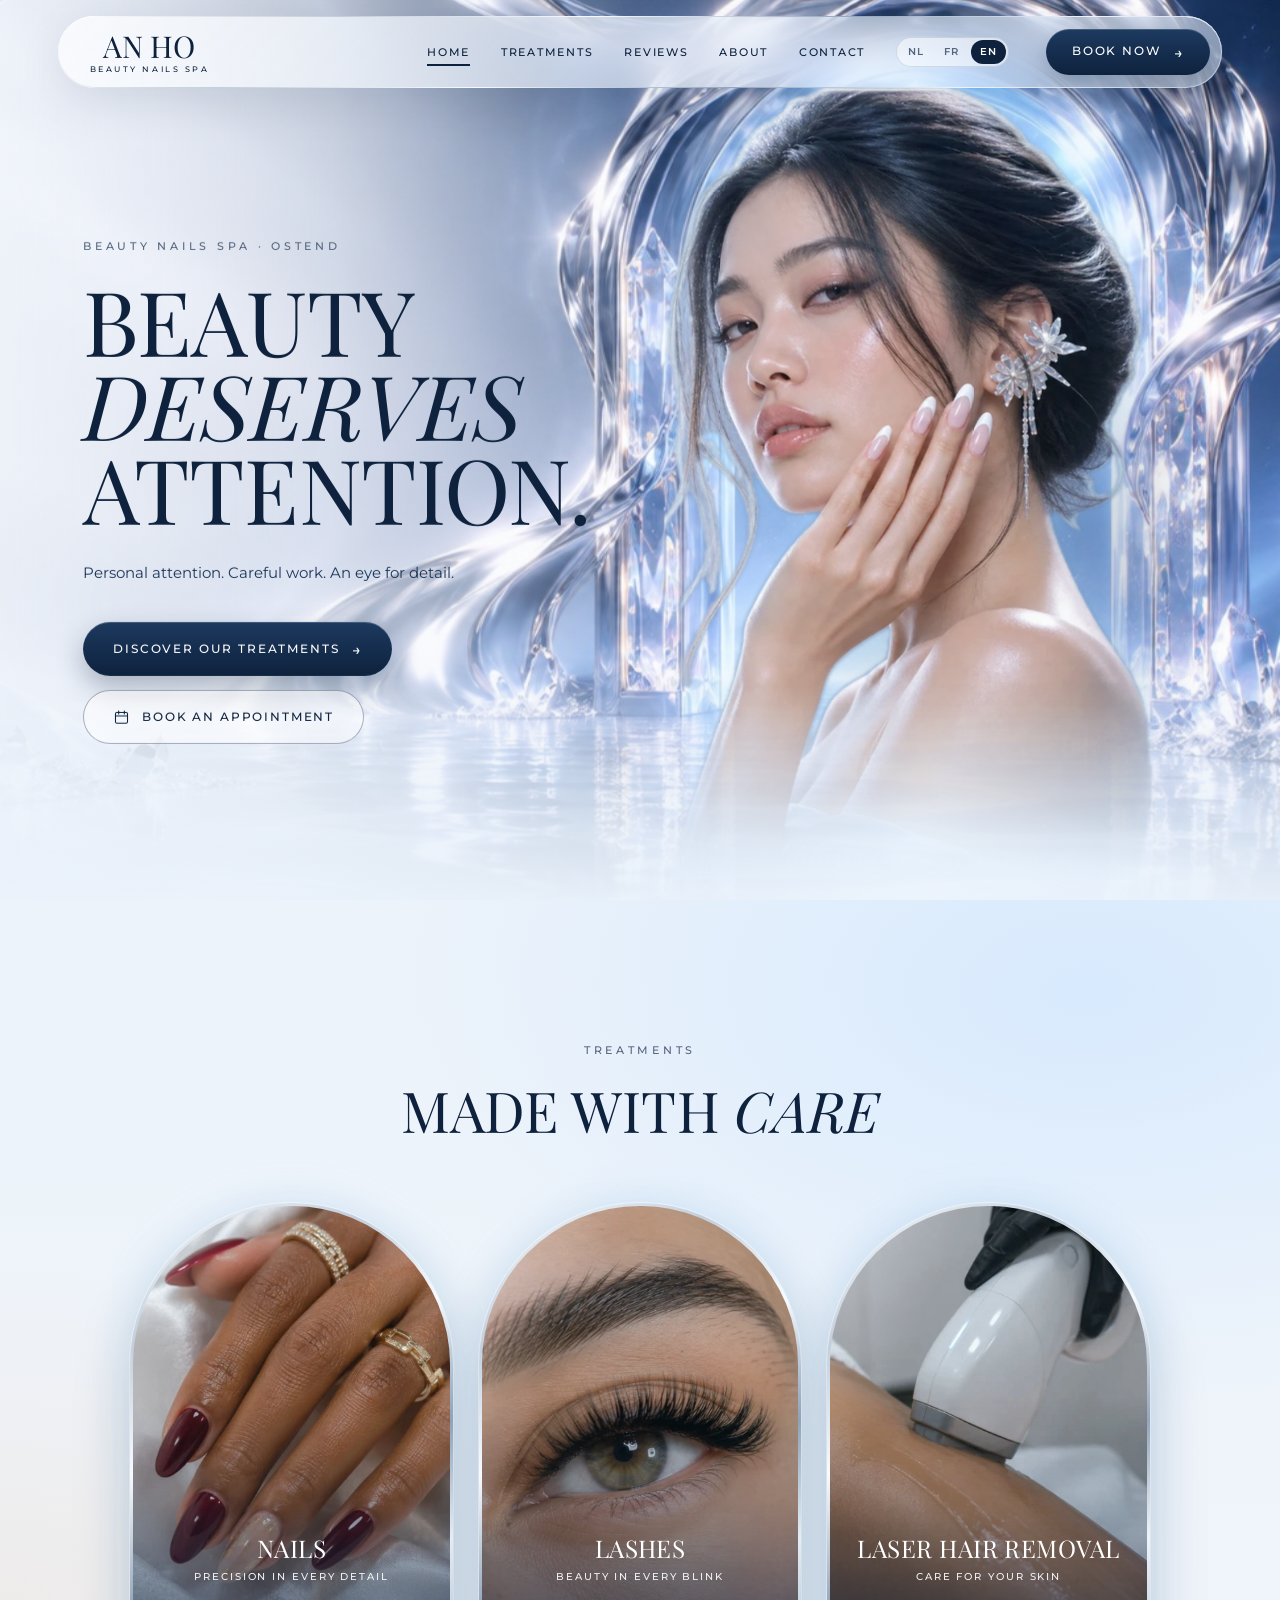
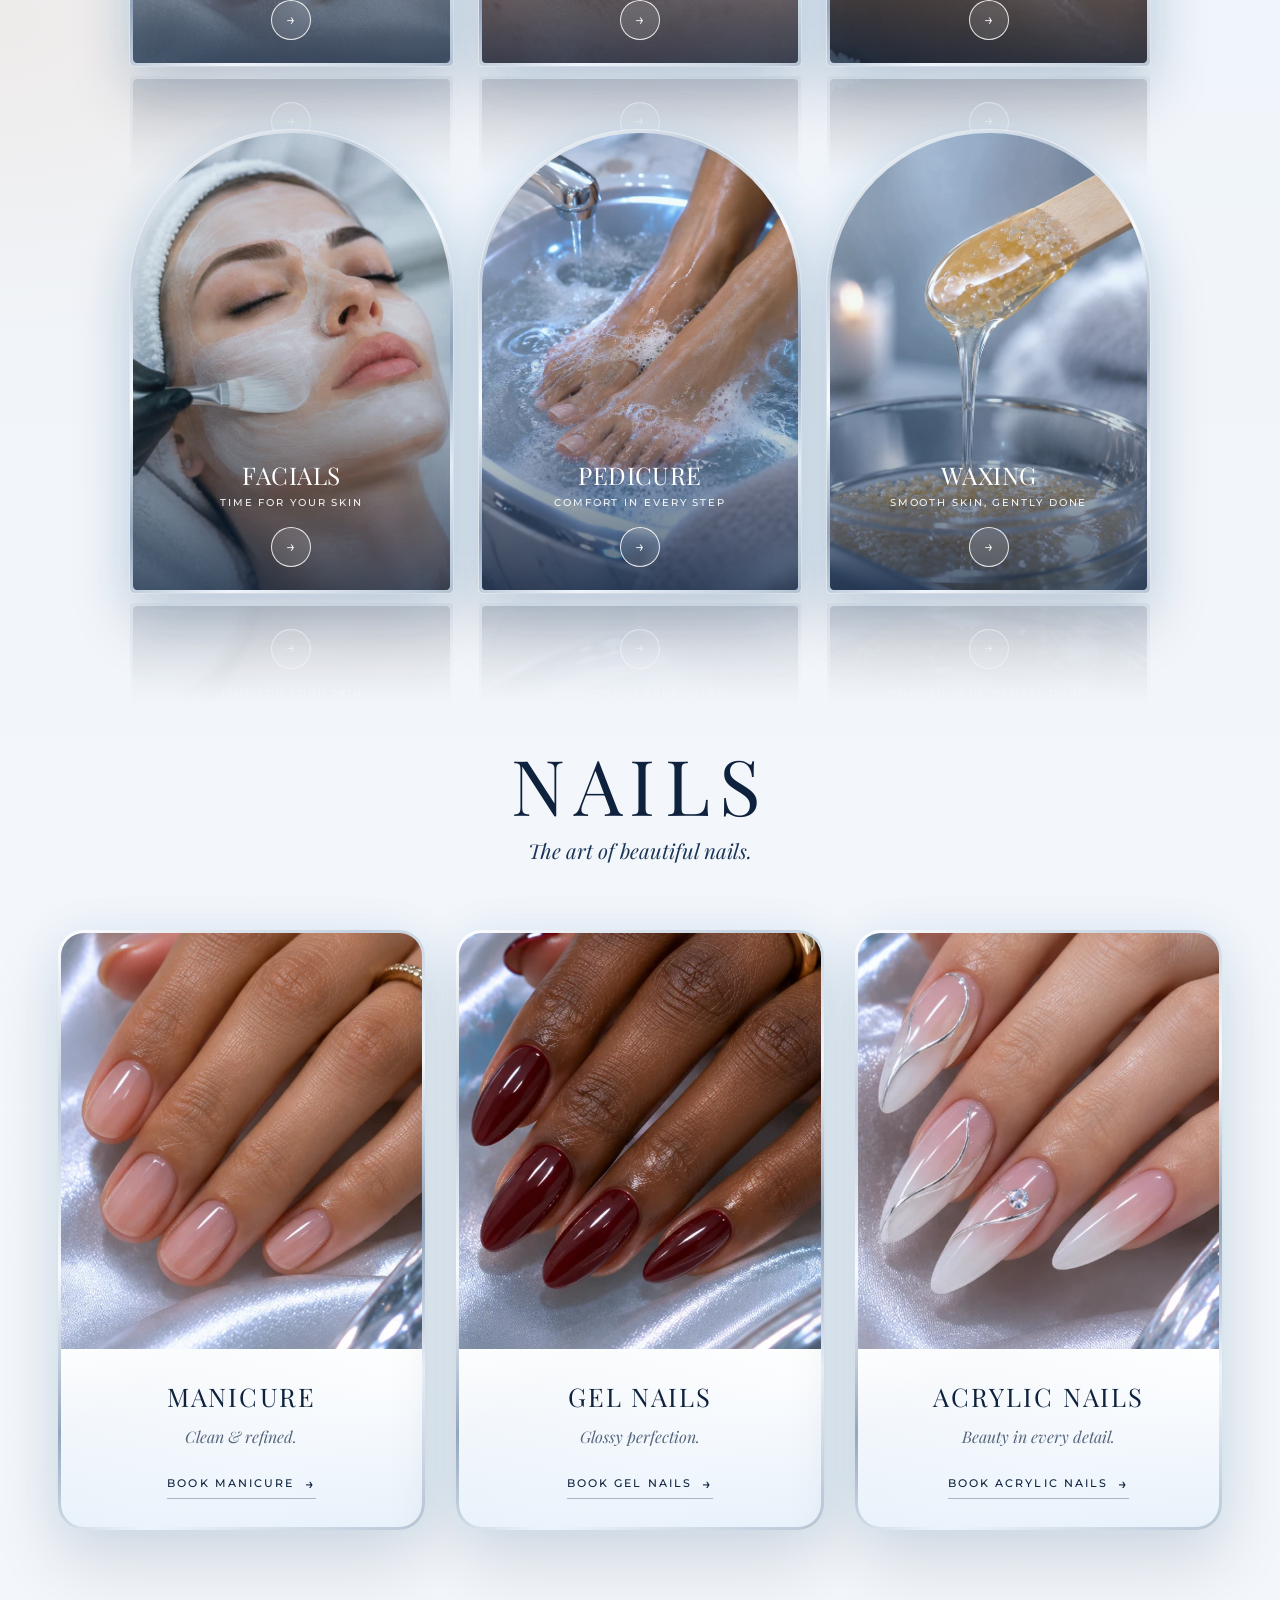
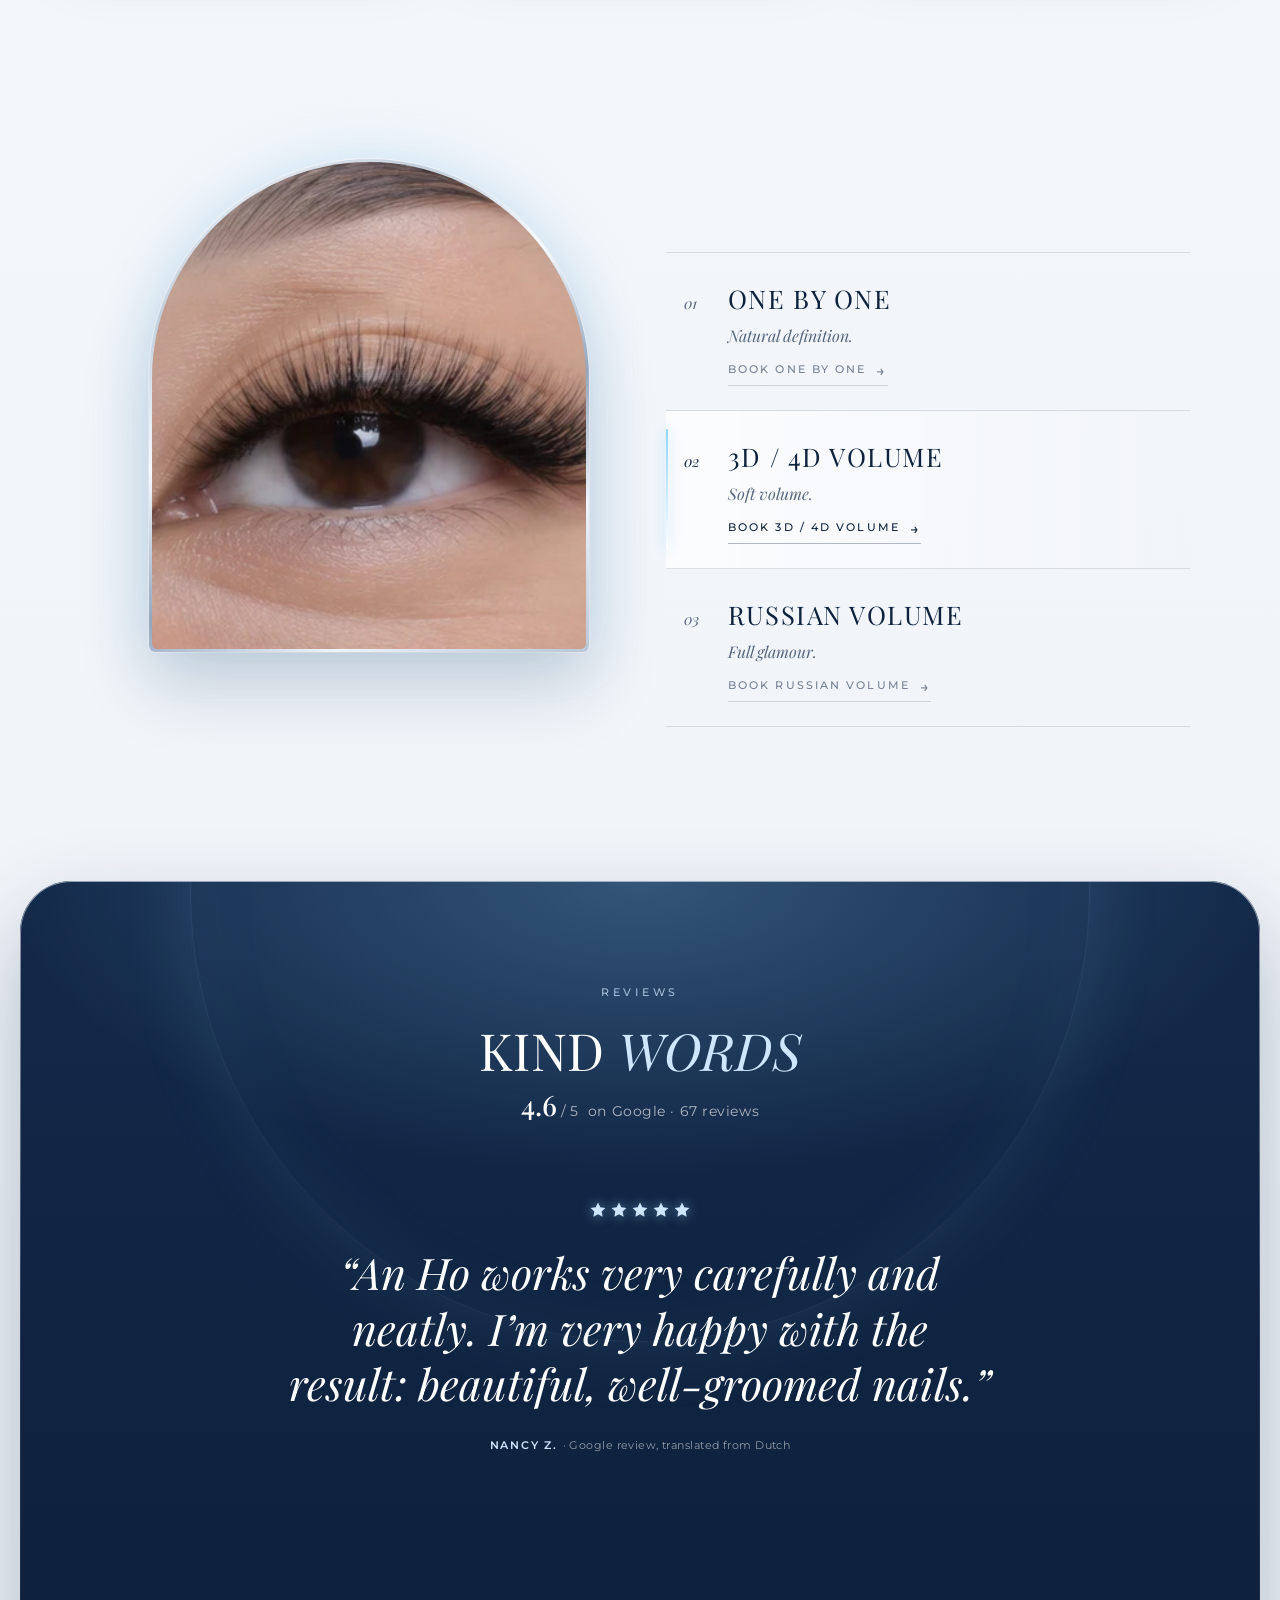
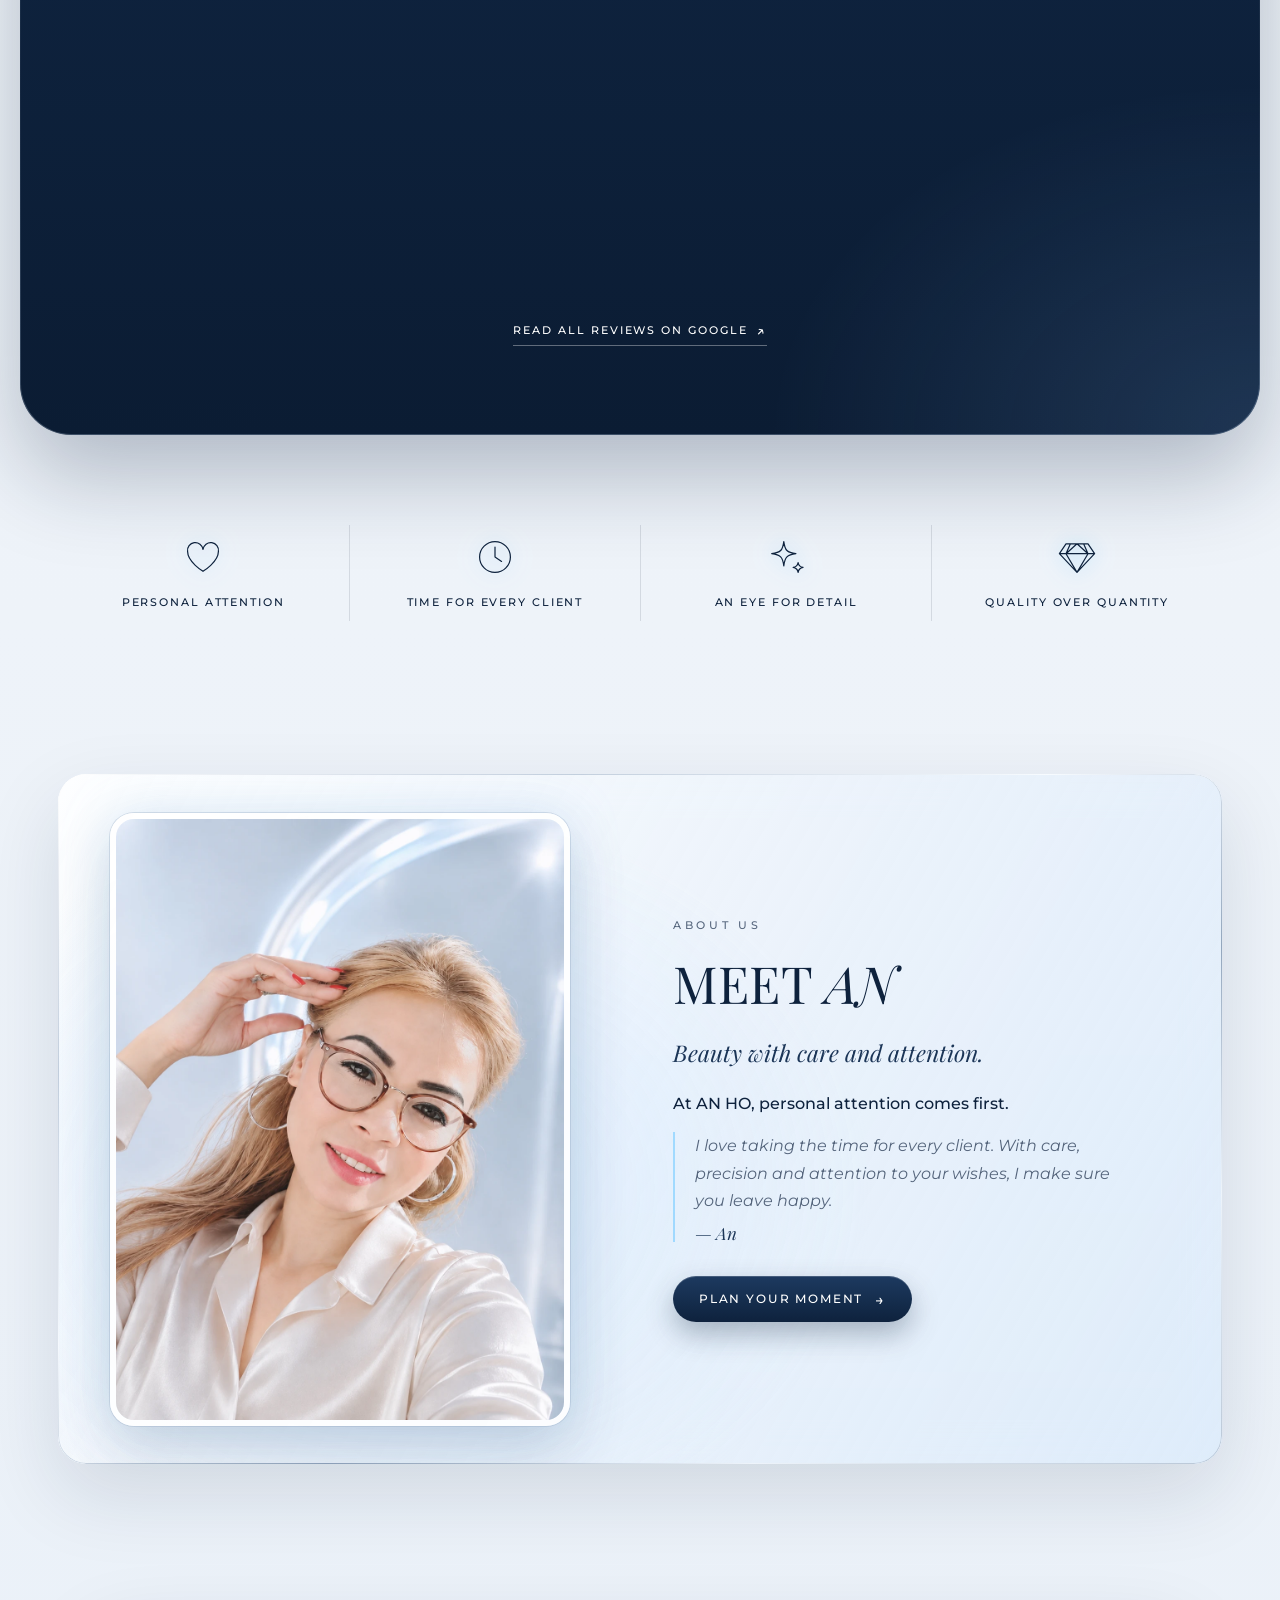
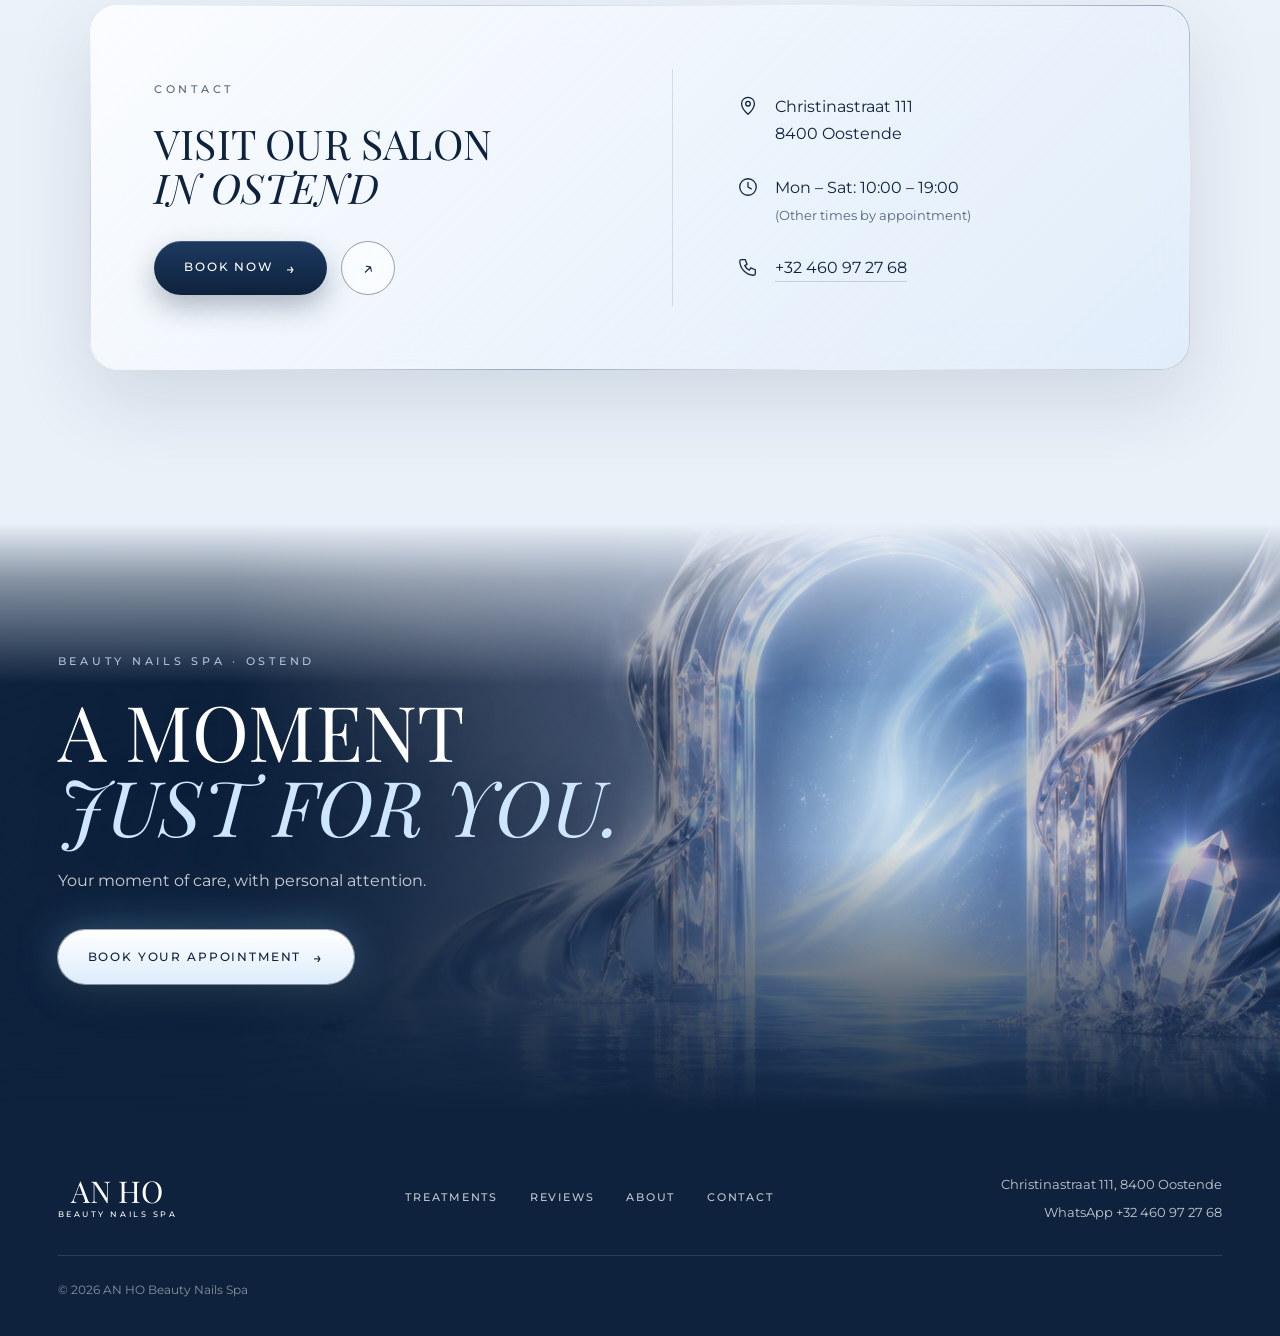
==== commit e7fa0582: "Lashes: 3D/4D volume-foto standaard in beeld Co-Authored-By: Claude Opus 5.5 <noreply@anthropic.com>" ====
--- a/en/index.html
+++ b/en/index.html
@@ -176,8 +176,8 @@
       <div class="lash-layout">
         <div class="lash-stage reveal">
           <div class="lash-frame">
-          <img class="lash-photo is-active" src="../media/lashes-onebyone.jpg" alt="Close-up of natural one-by-one lash extensions" loading="lazy" width="424" height="378" />
-          <img class="lash-photo" src="../media/lashes-volume.jpg" alt="Close-up of soft 3D/4D volume lashes" loading="lazy" width="424" height="378" />
+          <img class="lash-photo" src="../media/lashes-onebyone.jpg" alt="Close-up of natural one-by-one lash extensions" loading="lazy" width="424" height="378" />
+          <img class="lash-photo is-active" src="../media/lashes-volume.jpg" alt="Close-up of soft 3D/4D volume lashes" loading="lazy" width="424" height="378" />
           <img class="lash-photo" src="../media/lashes-russian.jpg" alt="Close-up of full Russian volume lashes" loading="lazy" width="424" height="378" />
           </div>
         </div>
@@ -187,7 +187,7 @@
             <p class="section-sub">Elegance in every blink.</p>
           </div>
           <ol class="lash-list reveal">
-          <li class="lash-item is-active" data-lash="0">
+          <li class="lash-item" data-lash="0">
             <span class="lash-num" aria-hidden="true">01</span>
             <div class="lash-text">
               <h3>One by one</h3>
@@ -195,7 +195,7 @@
             </div>
             <a class="nail-link" href="https://wa.me/32460972768?text=Hello%20AN%20HO%2C%20I%27d%20like%20an%20appointment%20for%20one%20by%20one%20lashes." target="_blank" rel="noreferrer">Book one by one <span class="arrow" aria-hidden="true">→</span></a>
           </li>
-          <li class="lash-item" data-lash="1">
+          <li class="lash-item is-active" data-lash="1">
             <span class="lash-num" aria-hidden="true">02</span>
             <div class="lash-text">
               <h3>3D / 4D volume</h3>
@@ -374,7 +374,7 @@
 
   <a class="mobile-book" href="https://wa.me/32460972768?text=Hello%20AN%20HO%2C%20I%27d%20like%20to%20book%20an%20appointment." target="_blank" rel="noreferrer">Book now <span class="arrow" aria-hidden="true">→</span></a>
 
-  <script src="../script.js?v=20261125a"></script>
+  <script src="../script.js?v=20261125b"></script>
   <script src="../hero.js?v=20261124a"></script>
 </body>
 </html>
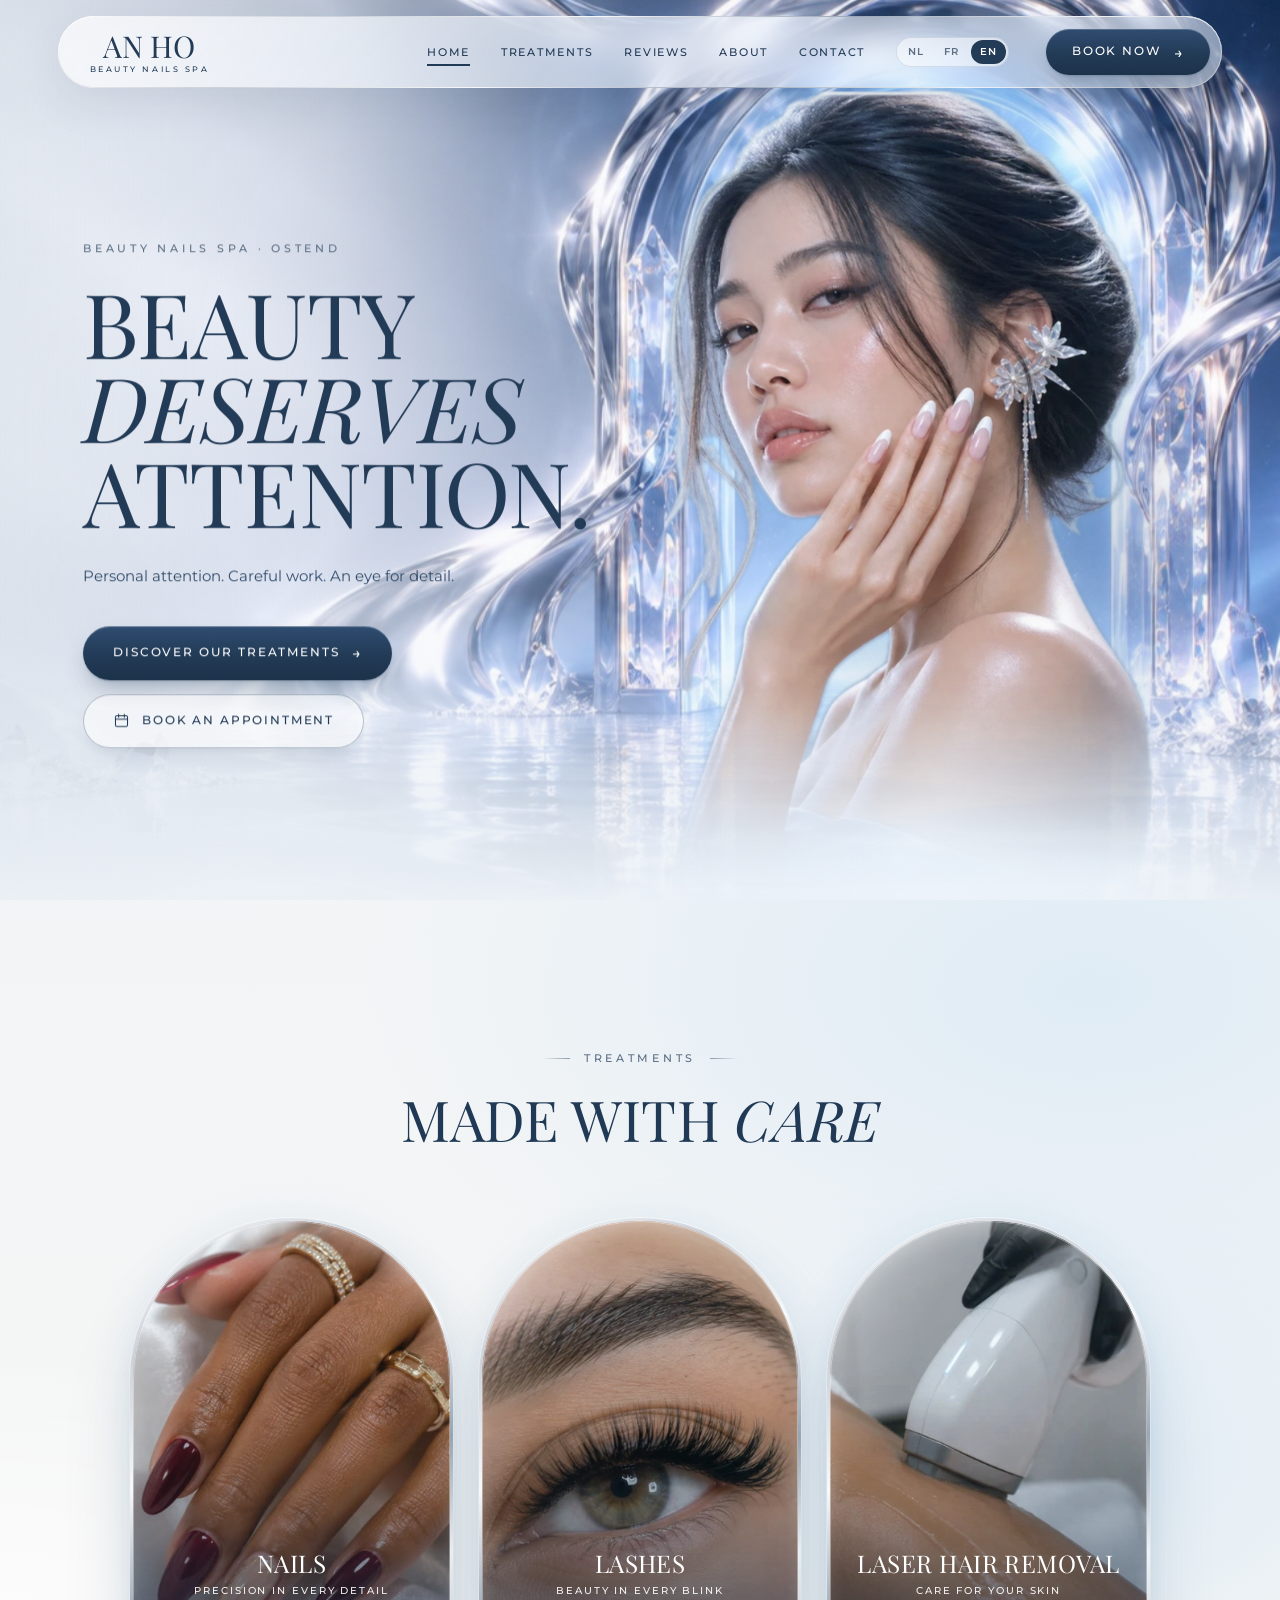
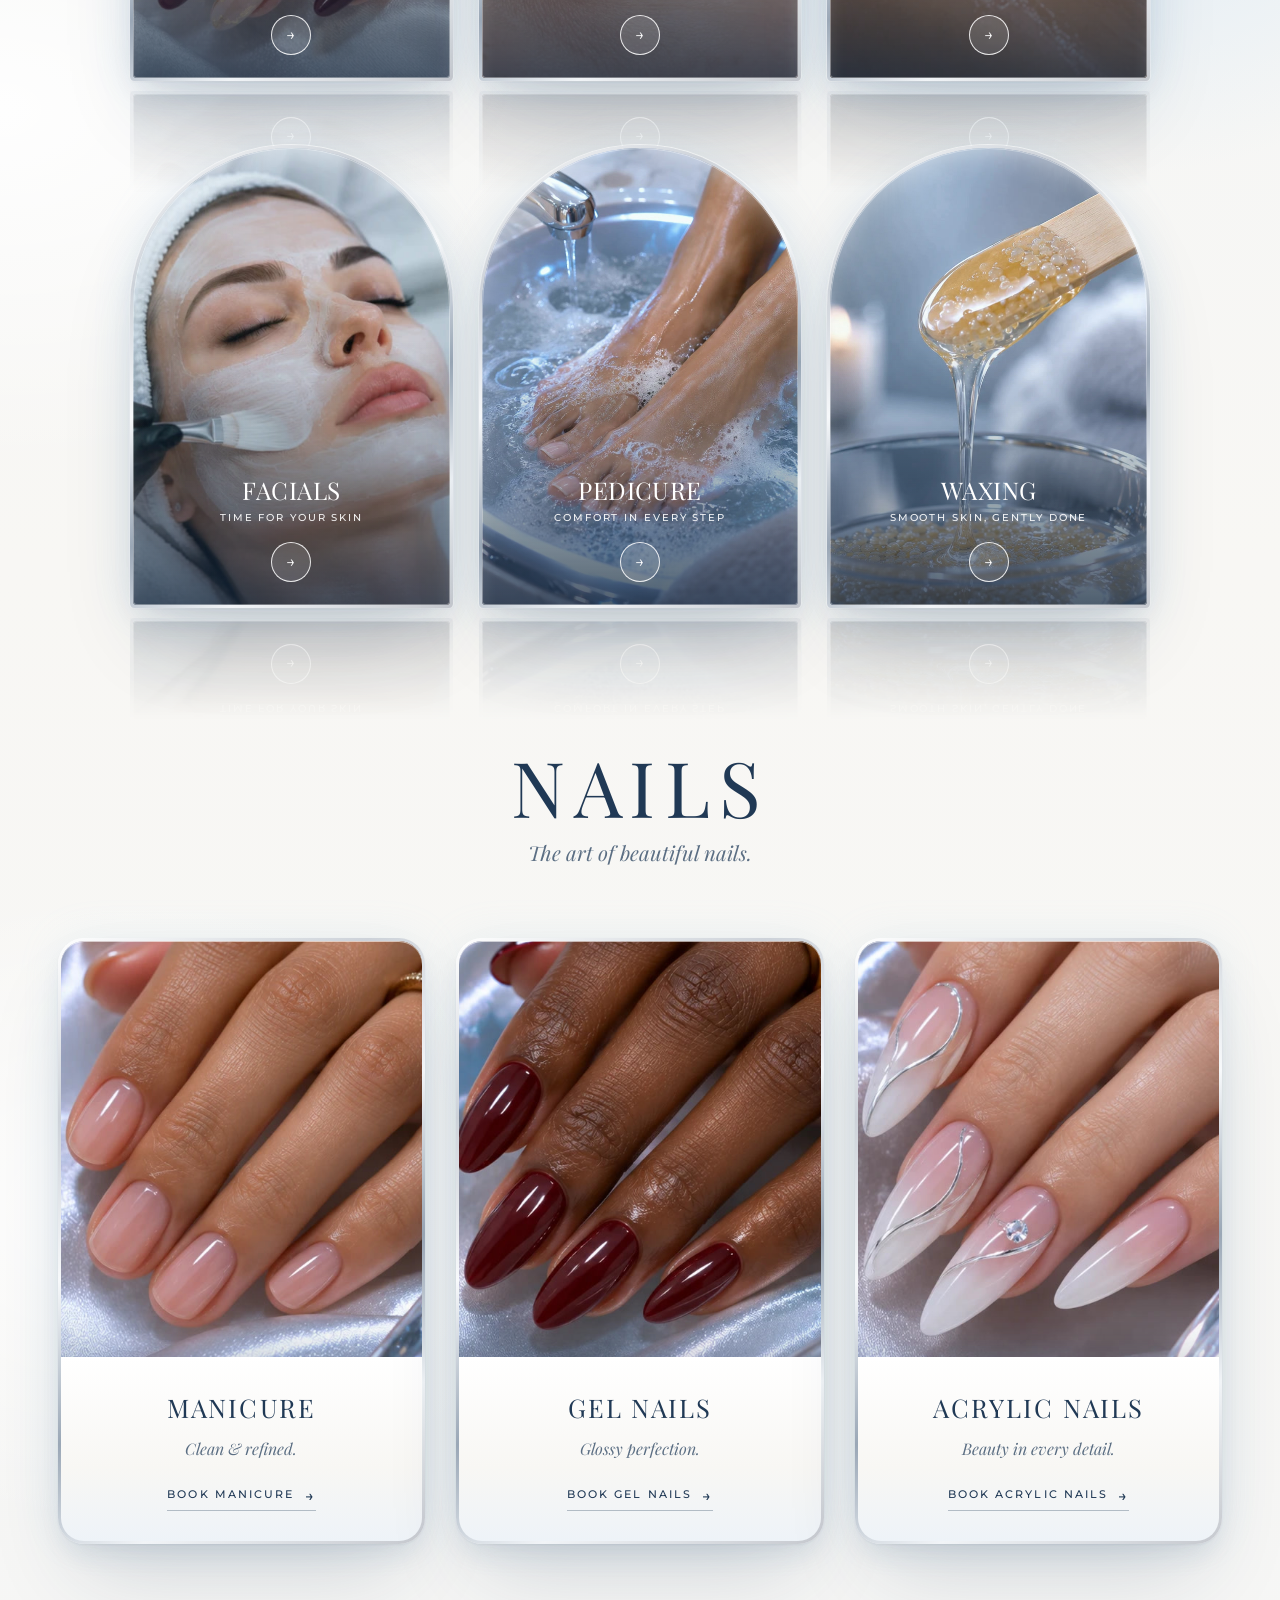
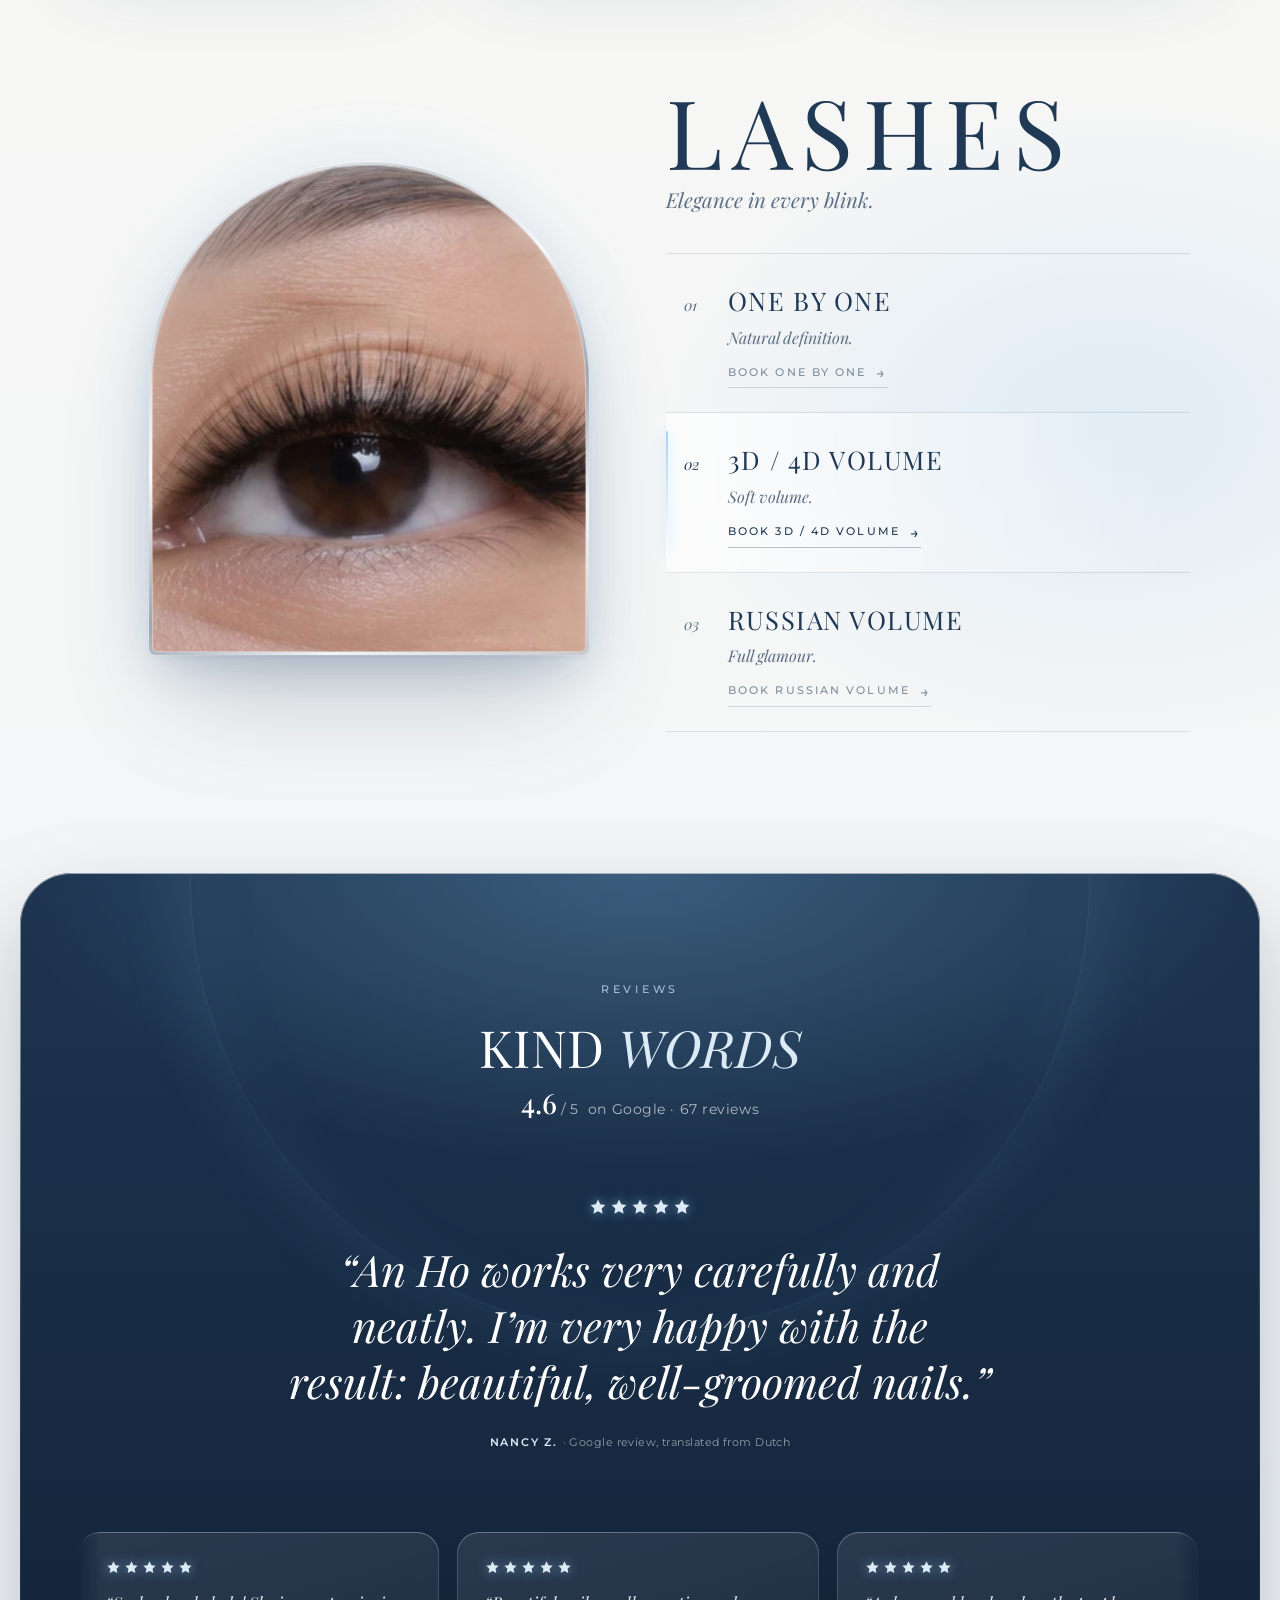
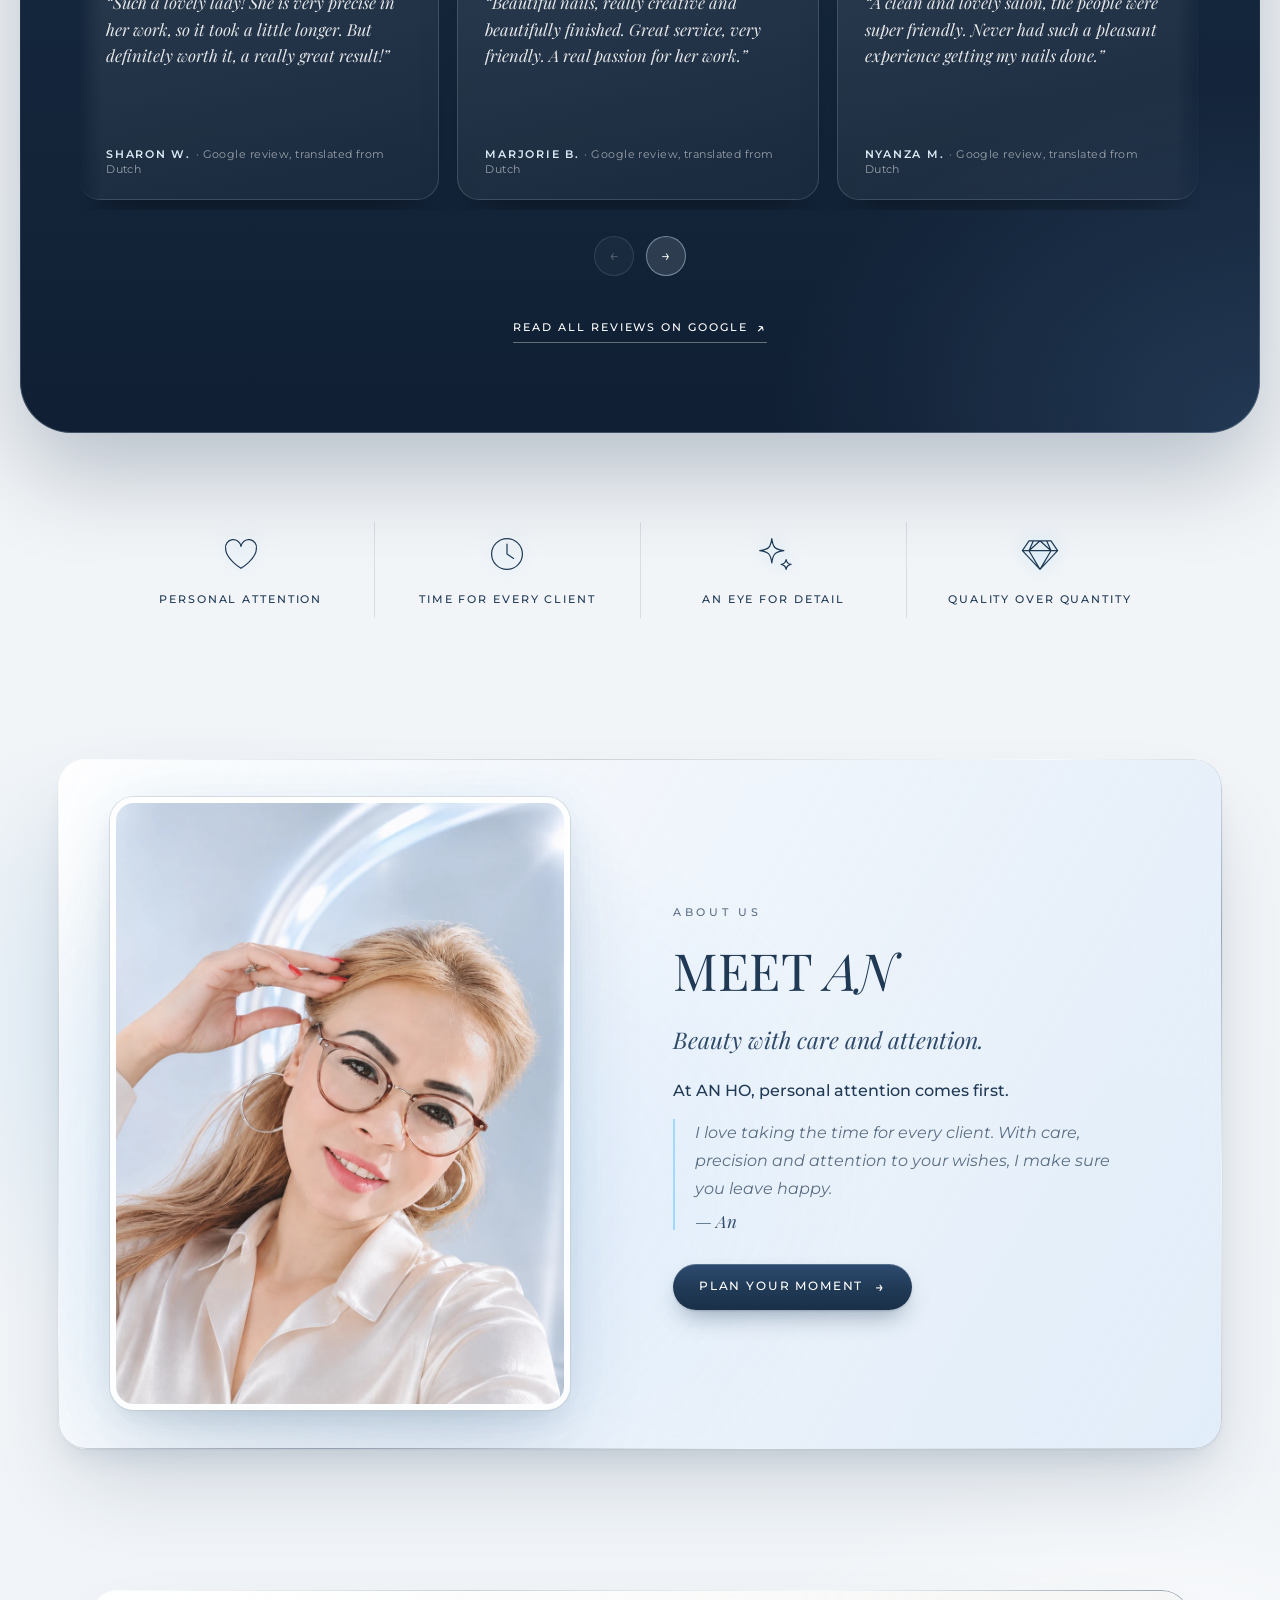
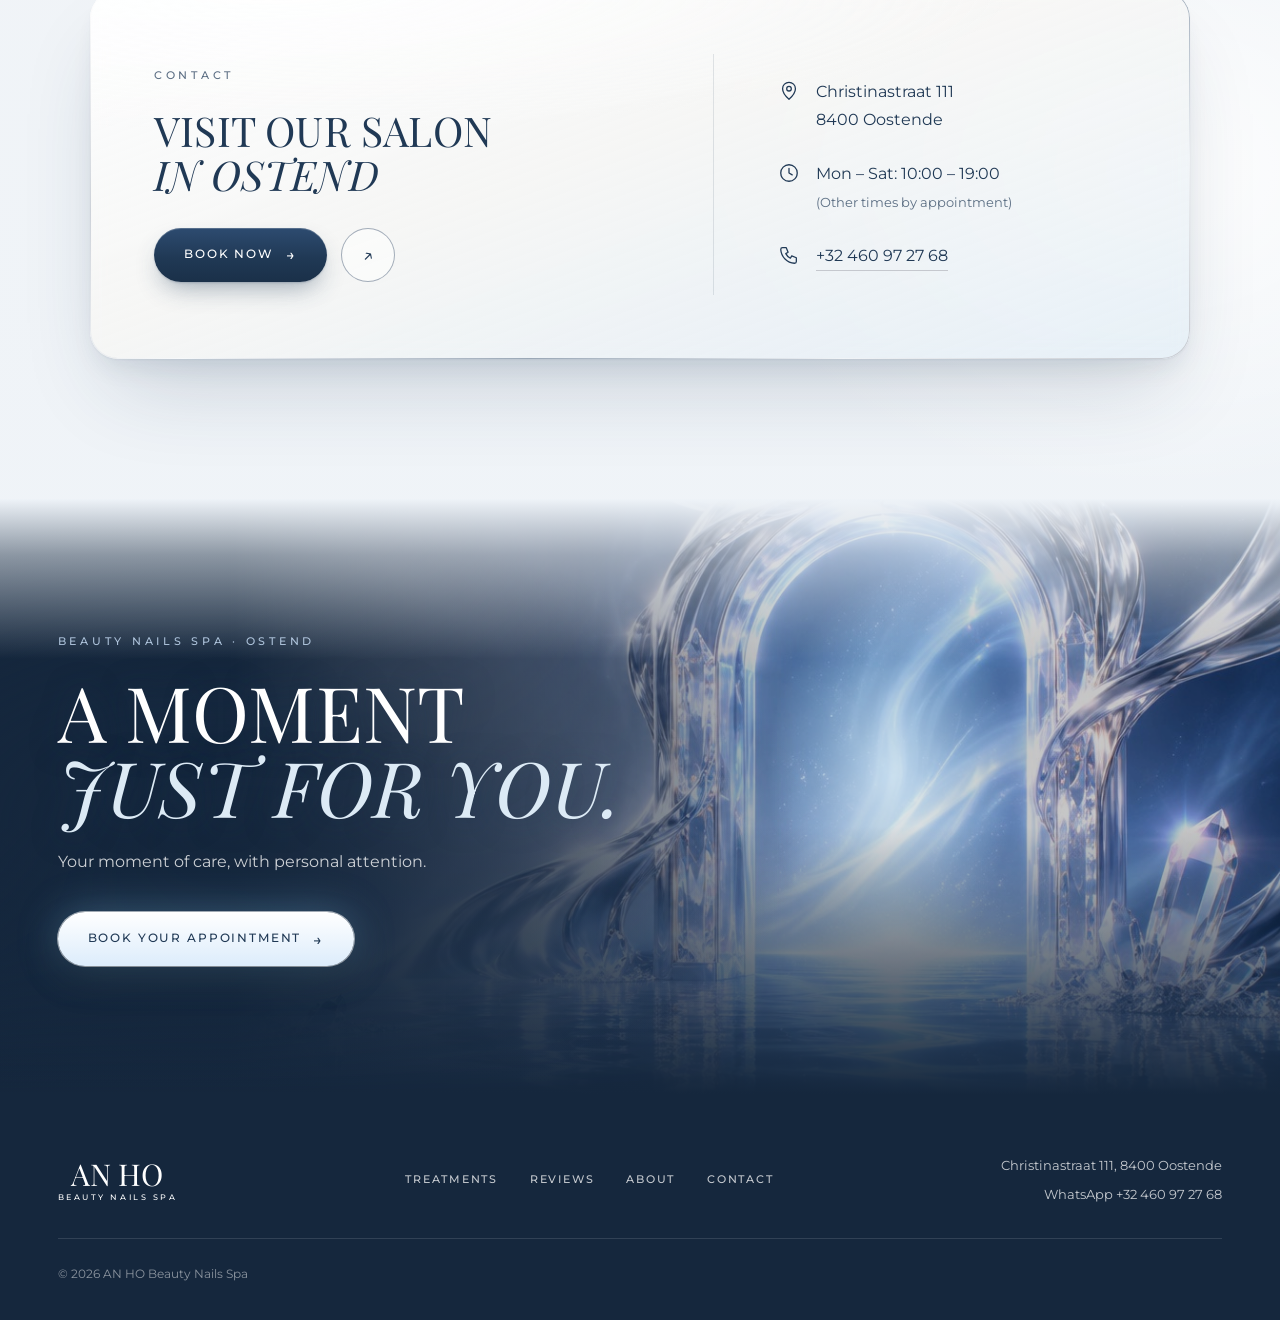
==== commit 978545e7: "Meer diepte: merkpalet, gelaagd glas, lichtglans, parallax, portaalreflectie Co-Authored-By: Claude " ====
--- a/en/index.html
+++ b/en/index.html
@@ -3,7 +3,7 @@
 <head>
   <meta charset="utf-8" />
   <meta name="viewport" content="width=device-width, initial-scale=1" />
-  <meta name="theme-color" content="#E9F1FA" />
+  <meta name="theme-color" content="#EEF3F8" />
   <meta name="description" content="AN HO Beauty Nails Spa in Ostend: nails, lashes, laser hair removal and facials with personal attention, careful work and an eye for detail. Book your appointment via WhatsApp." />
   <title>AN HO Beauty Nails Spa · Ostend</title>
   <link rel="alternate" hreflang="nl" href="https://anhobeauty.com/" />
@@ -15,7 +15,7 @@
   <link href="https://fonts.googleapis.com/css2?family=Montserrat:wght@300;400;500;600&family=Playfair+Display:ital,wght@0,400;0,500;1,400;1,500&display=swap" rel="stylesheet" />
   <link rel="preload" href="../media/portal.jpg" as="image" />
   <link rel="preload" href="../media/hero-model.webp" as="image" />
-  <link rel="stylesheet" href="../styles.css?v=20261125a" />
+  <link rel="stylesheet" href="../styles.css?v=20261126a" />
 </head>
 <body>
   <a class="skip" href="#main">Skip to content</a>
@@ -87,7 +87,7 @@
       </div>
       <div class="arch-grid">
         <a class="arch reveal" href="#nails">
-          <span class="arch-frame"><img class="arch-photo arch-nails" src="../media/treat-nails.jpg?v=2" alt="Hand with burgundy nails and gold rings on pearl-white satin" loading="lazy" width="488" height="667" /></span>
+          <span class="arch-frame" data-parallax><span class="arch-clip"><img class="arch-photo arch-nails" src="../media/treat-nails.jpg?v=2" alt="Hand with burgundy nails and gold rings on pearl-white satin" loading="lazy" width="488" height="667" /></span></span>
           <span class="arch-info">
             <span class="arch-title">Nails</span>
             <span class="arch-sub">Precision in every detail</span>
@@ -95,7 +95,7 @@
           </span>
         </a>
         <a class="arch reveal" href="#lashes">
-          <span class="arch-frame"><img class="arch-photo arch-lashes" src="../media/treat-lashes.jpg?v=2" alt="Close-up of an eye with professionally applied lash extensions" loading="lazy" width="488" height="667" /></span>
+          <span class="arch-frame" data-parallax><span class="arch-clip"><img class="arch-photo arch-lashes" src="../media/treat-lashes.jpg?v=2" alt="Close-up of an eye with professionally applied lash extensions" loading="lazy" width="488" height="667" /></span></span>
           <span class="arch-info">
             <span class="arch-title">Lashes</span>
             <span class="arch-sub">Beauty in every blink</span>
@@ -103,7 +103,7 @@
           </span>
         </a>
         <a class="arch reveal" href="https://wa.me/32460972768?text=Hello%20AN%20HO%2C%20I%27d%20like%20an%20appointment%20for%20laser%20hair%20removal." target="_blank" rel="noreferrer">
-          <span class="arch-frame"><img class="arch-photo arch-laser" src="../media/treat-laser.jpg?v=2" alt="Laser hair removal: a practitioner holds the handpiece on the skin" loading="lazy" width="488" height="667" /></span>
+          <span class="arch-frame" data-parallax><span class="arch-clip"><img class="arch-photo arch-laser" src="../media/treat-laser.jpg?v=2" alt="Laser hair removal: a practitioner holds the handpiece on the skin" loading="lazy" width="488" height="667" /></span></span>
           <span class="arch-info">
             <span class="arch-title">Laser hair removal</span>
             <span class="arch-sub">Care for your skin</span>
@@ -111,7 +111,7 @@
           </span>
         </a>
         <a class="arch reveal" href="https://wa.me/32460972768?text=Hello%20AN%20HO%2C%20I%27d%20like%20an%20appointment%20for%20a%20facial." target="_blank" rel="noreferrer">
-          <span class="arch-frame"><img class="arch-photo arch-facials" src="../media/treat-facials.jpg?v=2" alt="Woman with closed eyes receiving a face mask applied with a brush" loading="lazy" width="488" height="667" /></span>
+          <span class="arch-frame" data-parallax><span class="arch-clip"><img class="arch-photo arch-facials" src="../media/treat-facials.jpg?v=2" alt="Woman with closed eyes receiving a face mask applied with a brush" loading="lazy" width="488" height="667" /></span></span>
           <span class="arch-info">
             <span class="arch-title">Facials</span>
             <span class="arch-sub">Time for your skin</span>
@@ -119,7 +119,7 @@
           </span>
         </a>
         <a class="arch reveal" href="https://wa.me/32460972768?text=Hello%20AN%20HO%2C%20I%27d%20like%20an%20appointment%20for%20a%20pedicure." target="_blank" rel="noreferrer">
-          <span class="arch-frame"><img class="arch-photo arch-pedicure" src="../media/treat-pedicure.jpg" alt="Feet in a foamy foot bath during a pedicure" loading="lazy" width="683" height="1053" /></span>
+          <span class="arch-frame" data-parallax><span class="arch-clip"><img class="arch-photo arch-pedicure" src="../media/treat-pedicure.jpg" alt="Feet in a foamy foot bath during a pedicure" loading="lazy" width="683" height="1053" /></span></span>
           <span class="arch-info">
             <span class="arch-title">Pedicure</span>
             <span class="arch-sub">Comfort in every step</span>
@@ -127,7 +127,7 @@
           </span>
         </a>
         <a class="arch reveal" href="https://wa.me/32460972768?text=Hello%20AN%20HO%2C%20I%27d%20like%20an%20appointment%20for%20waxing." target="_blank" rel="noreferrer">
-          <span class="arch-frame"><img class="arch-photo arch-waxen" src="../media/treat-waxen.jpg" alt="Warm wax dripping from a wooden spatula into a glass bowl" loading="lazy" width="683" height="1053" /></span>
+          <span class="arch-frame" data-parallax><span class="arch-clip"><img class="arch-photo arch-waxen" src="../media/treat-waxen.jpg" alt="Warm wax dripping from a wooden spatula into a glass bowl" loading="lazy" width="683" height="1053" /></span></span>
           <span class="arch-info">
             <span class="arch-title">Waxing</span>
             <span class="arch-sub">Smooth skin, gently done</span>
@@ -145,7 +145,7 @@
       </div>
       <div class="nail-grid">
         <article class="nail-card reveal">
-          <div class="nail-img"><img src="../media/nails-manicure.jpg?v=2" alt="Close-up of well-groomed nails with glossy nude polish" loading="lazy" width="548" height="941" /></div>
+          <div class="nail-img" data-parallax><img src="../media/nails-manicure.jpg?v=2" alt="Close-up of well-groomed nails with glossy nude polish" loading="lazy" width="548" height="941" /></div>
           <div class="nail-body">
             <h3>Manicure</h3>
             <p class="nail-tag">Clean &amp; refined.</p>
@@ -153,7 +153,7 @@
           </div>
         </article>
         <article class="nail-card reveal">
-          <div class="nail-img"><img src="../media/nails-gel.jpg?v=2" alt="Close-up of glossy burgundy gel nails" loading="lazy" width="548" height="941" /></div>
+          <div class="nail-img" data-parallax><img src="../media/nails-gel.jpg?v=2" alt="Close-up of glossy burgundy gel nails" loading="lazy" width="548" height="941" /></div>
           <div class="nail-body">
             <h3>Gel nails</h3>
             <p class="nail-tag">Glossy perfection.</p>
@@ -161,7 +161,7 @@
           </div>
         </article>
         <article class="nail-card reveal">
-          <div class="nail-img"><img src="../media/nails-acrylic.jpg?v=2" alt="Close-up of long acrylic nails with fine silver details" loading="lazy" width="548" height="941" /></div>
+          <div class="nail-img" data-parallax><img src="../media/nails-acrylic.jpg?v=2" alt="Close-up of long acrylic nails with fine silver details" loading="lazy" width="548" height="941" /></div>
           <div class="nail-body">
             <h3>Acrylic nails</h3>
             <p class="nail-tag">Beauty in every detail.</p>
@@ -175,10 +175,12 @@
     <section class="lashes" id="lashes" aria-labelledby="lashes-title">
       <div class="lash-layout">
         <div class="lash-stage reveal">
-          <div class="lash-frame">
+          <div class="lash-frame" data-parallax>
+          <div class="lash-clip">
           <img class="lash-photo" src="../media/lashes-onebyone.jpg" alt="Close-up of natural one-by-one lash extensions" loading="lazy" width="424" height="378" />
           <img class="lash-photo is-active" src="../media/lashes-volume.jpg" alt="Close-up of soft 3D/4D volume lashes" loading="lazy" width="424" height="378" />
           <img class="lash-photo" src="../media/lashes-russian.jpg" alt="Close-up of full Russian volume lashes" loading="lazy" width="424" height="378" />
+            </div>
           </div>
         </div>
         <div class="lash-side">
@@ -289,7 +291,7 @@
     <!-- ================= OVER ONS — MEET AN ================= -->
     <section class="confident meet-an" id="over-ons" aria-labelledby="meet-title">
       <div class="glass confident-panel">
-        <figure class="an-portrait reveal">
+        <figure class="an-portrait reveal" data-parallax>
           <img src="../media/an-portret.webp?v=2" alt="Portrait of An, owner of AN HO Beauty Nails Spa" loading="lazy" width="1086" height="1448" />
         </figure>
         <div class="confident-text reveal">
@@ -374,7 +376,7 @@
 
   <a class="mobile-book" href="https://wa.me/32460972768?text=Hello%20AN%20HO%2C%20I%27d%20like%20to%20book%20an%20appointment." target="_blank" rel="noreferrer">Book now <span class="arrow" aria-hidden="true">→</span></a>
 
-  <script src="../script.js?v=20261125b"></script>
-  <script src="../hero.js?v=20261124a"></script>
+  <script src="../script.js?v=20261126a"></script>
+  <script src="../hero.js?v=20261126a"></script>
 </body>
 </html>
--- a/styles.css
+++ b/styles.css
@@ -3,25 +3,35 @@
    Futuristic · Luxury · Interactive
    ========================================================= */
 :root {
-  --navy: #0E223D;       /* deep navy: tekst, knoppen */
-  --navy-2: #1B3557;
-  --ice: #CFE6FF;        /* ice blue: licht en glow */
-  --pearl: #F8F8F8;      /* pearl white */
-  --silver: #C9CED6;     /* silver grey */
-  --nude: #EDE5DF;       /* soft nude accent */
-  --glow: #8FD3FF;
-  --text: #0E223D;
-  --muted: #55657C;
-  --line: rgba(14, 34, 61, .12);
+  /* Merkpalet */
+  --pearl: #F8F7F4;      /* parelwit */
+  --white: #FFFFFF;
+  --ice: #DCEAF5;        /* ijsblauw */
+  --silver: #C5C8CE;     /* zilver / chroom */
+  --navy: #203955;       /* navy: tekst, knoppen */
+  --blue-grey: #8799AB;  /* zacht blauwgrijs: lijnen, details */
+
+  /* Afgeleide tinten (alleen voor diepte en leesbaarheid) */
+  --navy-deep: #15273D;  /* donkere secties */
+  --navy-2: #2F4A69;
+  --muted: #5B6E83;      /* lopende tekst: blauwgrijs, donker genoeg om goed te lezen */
+  --glow: #A8D2F2;       /* ijsblauw licht */
+  --page-top: #EEF3F8;
+  --text: var(--navy);
+  --line: rgba(32, 57, 85, .12);
 
   --serif: "Playfair Display", Georgia, serif;
   --sans: "Montserrat", system-ui, sans-serif;
 
   --gutter: clamp(20px, 4.5vw, 64px);
+  --section-y: clamp(96px, 11vw, 156px);   /* vaste ademruimte tussen secties */
   --radius: 28px;
-  --chrome: linear-gradient(150deg, #ffffff 0%, #c3cfdd 22%, #f7fbff 42%, #93a6bd 62%, #eef4fb 80%, #b8c6d6 100%);
-  --glass-bg: linear-gradient(135deg, rgba(255,255,255,.78), rgba(214,232,250,.42));
-  --shadow: 0 30px 80px rgba(14, 34, 61, .12);
+  --chrome: linear-gradient(150deg, #ffffff 0%, #cdd2d9 22%, #f7f9fb 42%, #9aa7b6 62%, #f1f4f7 80%, #c5c8ce 100%);
+  --glass-bg: radial-gradient(120% 70% at 18% 0%, rgba(255,255,255,.7), transparent 55%), linear-gradient(160deg, rgba(255,255,255,.86), rgba(248,247,244,.72) 45%, rgba(220,234,245,.58));
+  /* Drie lagen schaduw: contact, zacht, ambient */
+  --shadow: 0 1px 2px rgba(32,57,85,.06), 0 14px 28px -10px rgba(32,57,85,.12), 0 44px 90px -24px rgba(32,57,85,.20);
+  --shadow-lift: 0 2px 4px rgba(32,57,85,.06), 0 22px 40px -12px rgba(32,57,85,.16), 0 60px 110px -28px rgba(32,57,85,.26);
+  --ease: cubic-bezier(.2,.7,.2,1);
 }
 
 *, *::before, *::after { box-sizing: border-box; }
@@ -29,17 +39,21 @@
 body {
   margin: 0;
   color: var(--text);
-  font: 400 15px/1.7 var(--sans);
+  font: 400 15px/1.75 var(--sans);
   -webkit-font-smoothing: antialiased;
   background:
-    radial-gradient(1200px 700px at 85% 110vh, rgba(207,230,255,.7), transparent 60%),
-    radial-gradient(900px 600px at 0% 180vh, rgba(237,229,223,.6), transparent 60%),
-    linear-gradient(180deg, #E9F1FA 0%, #F4F7FB 35%, #EEF3F9 70%, #E7EFF8 100%);
+    radial-gradient(1200px 700px at 85% 110vh, rgba(220,234,245,.85), transparent 60%),
+    radial-gradient(900px 600px at 0% 190vh, rgba(255,255,255,.9), transparent 60%),
+    linear-gradient(180deg, var(--page-top) 0%, var(--pearl) 28%, #F3F5F7 62%, var(--page-top) 100%);
   overflow-x: hidden;
+}
+body::after {
+  content: ""; position: fixed; inset: 0; z-index: 100; pointer-events: none; opacity: .035;
+  background-image: url("data:image/svg+xml,%3Csvg xmlns='http://www.w3.org/2000/svg' width='160' height='160'%3E%3Cfilter id='n'%3E%3CfeTurbulence type='fractalNoise' baseFrequency='.85' numOctaves='2' stitchTiles='stitch'/%3E%3C/filter%3E%3Crect width='100%25' height='100%25' filter='url(%23n)'/%3E%3C/svg%3E");
 }
 img, video { display: block; max-width: 100%; height: auto; }
 a { color: inherit; }
-h1, h2, h3 { margin: 0; font-family: var(--serif); font-weight: 400; text-transform: uppercase; letter-spacing: .005em; }
+h1, h2, h3 { margin: 0; font-family: var(--serif); font-weight: 400; text-transform: uppercase; letter-spacing: .005em; text-wrap: balance; }
 h1 em, h2 em { font-style: italic; }
 p { margin: 0; }
 a:focus-visible, button:focus-visible { outline: 2px solid var(--navy); outline-offset: 4px; }
@@ -47,18 +61,24 @@
 .skip:focus { top: 12px; }
 
 .eyebrow {
+  display: inline-flex; align-items: center; gap: 14px;
   font-size: 11px; font-weight: 500; letter-spacing: .34em; text-transform: uppercase;
   color: var(--muted); margin-bottom: 22px;
 }
+.section-head .eyebrow::before, .section-head .eyebrow::after { /* fijne zilveren lijntjes rond het label */
+  content: ""; width: 28px; height: 1px; background: linear-gradient(90deg, transparent, var(--blue-grey));
+}
+.section-head .eyebrow::after { transform: scaleX(-1); }
 
 /* ---------- Glas ---------- */
 .glass {
   position: relative;
   background: var(--glass-bg);
-  backdrop-filter: blur(18px) saturate(1.3); -webkit-backdrop-filter: blur(18px) saturate(1.3);
+  backdrop-filter: blur(8px); -webkit-backdrop-filter: blur(8px);
   border-radius: var(--radius);
-  box-shadow: var(--shadow), inset 0 1px 0 rgba(255,255,255,.95);
-}
+  box-shadow: var(--shadow), inset 0 1px 0 #fff, inset 0 -1px 0 rgba(197,200,206,.35);
+}
+
 .glass::before { /* chromen rand */
   content: ""; position: absolute; inset: 0; border-radius: inherit; padding: 1px; pointer-events: none;
   background: var(--chrome);
@@ -72,18 +92,26 @@
   min-height: 46px; padding: 0 26px; border-radius: 999px; border: 0;
   font: 500 11.5px/1 var(--sans); letter-spacing: .16em; text-transform: uppercase;
   text-decoration: none; cursor: pointer; white-space: nowrap;
-  transition: background .25s ease, color .25s ease, transform .25s ease, box-shadow .25s ease;
-}
+  transition: background .25s ease, color .25s ease, transform .35s var(--ease), box-shadow .35s ease;
+  position: relative; overflow: hidden; isolation: isolate;
+}
+.btn-primary::after, .btn-light::after { /* glans die over de knop schuift */
+  content: ""; position: absolute; inset: 0; z-index: -1; pointer-events: none;
+  background: linear-gradient(110deg, transparent 30%, rgba(255,255,255,.28) 48%, rgba(255,255,255,.05) 56%, transparent 70%);
+  transform: translateX(-120%); transition: transform .9s var(--ease);
+}
+.btn-light::after { background: linear-gradient(110deg, transparent 30%, rgba(255,255,255,.9) 48%, transparent 70%); }
+.btn-primary:hover::after, .btn-light:hover::after { transform: translateX(120%); }
 .btn-lg { min-height: 54px; padding: 0 30px; }
 .btn-primary {
-  background: linear-gradient(180deg, #1d3a60, var(--navy)); color: #fff;
-  box-shadow: 0 12px 28px rgba(14,34,61,.3), inset 0 1px 0 rgba(255,255,255,.18);
-}
-.btn-primary:hover { transform: translateY(-2px); box-shadow: 0 18px 36px rgba(14,34,61,.36), 0 0 0 4px rgba(143,211,255,.25); }
+  background: linear-gradient(180deg, #2d4b70, var(--navy) 55%, #1a3049); color: #fff;
+  box-shadow: 0 1px 2px rgba(32,57,85,.2), 0 12px 26px -8px rgba(32,57,85,.45), inset 0 1px 0 rgba(255,255,255,.2);
+}
+.btn-primary:hover { transform: translateY(-2px); box-shadow: 0 2px 4px rgba(32,57,85,.2), 0 20px 36px -10px rgba(32,57,85,.5), 0 0 0 4px rgba(220,234,245,.8); }
 .btn-glass {
   position: relative; color: var(--navy);
-  background: rgba(255,255,255,.55); backdrop-filter: blur(10px); -webkit-backdrop-filter: blur(10px);
-  box-shadow: inset 0 0 0 1px rgba(14,34,61,.35);
+  background: rgba(255,255,255,.6); backdrop-filter: blur(6px); -webkit-backdrop-filter: blur(6px);
+  box-shadow: inset 0 0 0 1px rgba(32,57,85,.3), 0 10px 24px -12px rgba(32,57,85,.25);
 }
 .btn-glass:hover { background: #fff; transform: translateY(-2px); }
 .btn-light {
@@ -100,10 +128,10 @@
   width: 40px; height: 40px; border-radius: 50%;
   border: 1px solid rgba(255,255,255,.85); color: #fff;
   font: 400 16px/1 var(--sans); text-decoration: none;
-  background: rgba(255,255,255,.12); backdrop-filter: blur(6px); -webkit-backdrop-filter: blur(6px);
+  background: rgba(255,255,255,.12);
   transition: background .25s ease, color .25s ease, border-color .25s ease, transform .25s ease;
 }
-.circle-line { border-color: rgba(14,34,61,.4); color: var(--navy); background: rgba(255,255,255,.5); }
+.circle-line { border-color: rgba(32,57,85,.4); color: var(--navy); background: rgba(255,255,255,.5); }
 .circle-line:hover { background: var(--navy); color: #fff; }
 .circle-lg { width: 54px; height: 54px; font-size: 20px; }
 
@@ -114,9 +142,9 @@
   display: flex; align-items: center; justify-content: space-between; gap: 24px;
   padding: 0 12px 0 32px;
   background: linear-gradient(135deg, rgba(255,255,255,.72), rgba(226,238,251,.55));
-  backdrop-filter: blur(18px) saturate(1.3); -webkit-backdrop-filter: blur(18px) saturate(1.3);
+  backdrop-filter: blur(14px) saturate(1.2); -webkit-backdrop-filter: blur(14px) saturate(1.2);
   border-radius: 999px;
-  box-shadow: 0 14px 44px rgba(14,34,61,.10), inset 0 1px 0 rgba(255,255,255,.95);
+  box-shadow: 0 14px 44px rgba(32,57,85,.10), inset 0 1px 0 rgba(255,255,255,.95);
   transition: top .3s ease, box-shadow .3s ease;
 }
 .header::before {
@@ -125,7 +153,7 @@
   -webkit-mask: linear-gradient(#000 0 0) content-box, linear-gradient(#000 0 0);
   -webkit-mask-composite: xor; mask-composite: exclude;
 }
-.header.is-scrolled { top: 10px; box-shadow: 0 16px 48px rgba(14,34,61,.16), inset 0 1px 0 #fff; }
+.header.is-scrolled { top: 10px; box-shadow: 0 16px 48px rgba(32,57,85,.16), inset 0 1px 0 #fff; }
 .logo { flex: none; display: flex; flex-direction: column; align-items: center; text-decoration: none; line-height: 1; }
 .logo-main { font: 400 30px/1 var(--serif); letter-spacing: .01em; }
 .logo-sub { margin-top: 5px; font: 500 7.5px/1 var(--sans); letter-spacing: .34em; text-transform: uppercase; }
@@ -141,7 +169,7 @@
 }
 .nav > a:not(.btn):hover::after, .nav > a.is-current::after { transform: scaleX(1); }
 .nav-cta { margin-left: 6px; }
-.lang-switch { display: inline-flex; align-items: center; gap: 2px; padding: 3px; border-radius: 999px; background: rgba(255,255,255,.55); box-shadow: inset 0 0 0 1px rgba(14,34,61,.12); }
+.lang-switch { display: inline-flex; align-items: center; gap: 2px; padding: 3px; border-radius: 999px; background: rgba(255,255,255,.55); box-shadow: inset 0 0 0 1px rgba(32,57,85,.12); }
 .lang-switch a { font: 600 10px/1 var(--sans); letter-spacing: .12em; text-decoration: none; color: var(--muted); padding: 7px 9px; border-radius: 999px; transition: background .2s, color .2s; }
 .lang-switch a:hover { color: var(--navy); }
 .lang-switch a[aria-current] { background: var(--navy); color: #fff; }
@@ -207,6 +235,19 @@
   24%  { transform: translateX(330%) skewX(-18deg); opacity: 1; }
   28%, 100% { transform: translateX(330%) skewX(-18deg); opacity: 0; }
 }
+/* Reflectie van het portaallicht op het water onder de boog */
+.hero-bg::after {
+  content: ""; position: absolute; pointer-events: none; mix-blend-mode: screen;
+  left: calc(var(--arch-x, 70%) - var(--arch-w, 30%) * .32);
+  top: calc(var(--arch-y, 42%) + var(--arch-h, 70%) * .3);
+  width: calc(var(--arch-w, 30%) * .64); height: calc(var(--arch-h, 70%) * .55);
+  background: radial-gradient(ellipse 50% 50% at 50% 30%, rgba(220,238,255,.55), rgba(190,225,255,.15) 55%, transparent 75%);
+  animation: water-shimmer 7s ease-in-out infinite;
+}
+@keyframes water-shimmer {
+  0%, 100% { opacity: .45; transform: scaleX(.94); }
+  50%      { opacity: .8;  transform: scaleX(1.04); }
+}
 /* Zwevende lichtdeeltjes: achter het model en enkele zachte vlekken ervoor */
 .hero-particles { position: absolute; inset: 0; width: 100%; height: 100%; pointer-events: none; }
 .hero-particles-back  { z-index: -2; transform: translate3d(calc(var(--mx) * -5px), calc(var(--my) * -4px), 0); }
@@ -214,8 +255,9 @@
 .hero-veil {
   position: absolute; inset: 0; z-index: -2; pointer-events: none;
   background:
+    radial-gradient(ellipse 85% 90% at 68% 45%, transparent 60%, rgba(32,57,85,.10) 100%),
     linear-gradient(90deg, rgba(240,245,251,.88) 0%, rgba(240,245,251,.6) 26%, rgba(240,245,251,0) 50%),
-    linear-gradient(to bottom, transparent 72%, rgba(233,241,250,.85) 100%);
+    linear-gradient(to bottom, transparent 72%, rgba(238,243,248,.85) 100%);
 }
 
 /* Het model: staat in de portaalboog, onderkant verdwijnt in de nevel boven het water */
@@ -229,7 +271,7 @@
 /* Diepte: zachte schaduw van haar silhouet op het portaal erachter */
 .hero-model::before {
   content: ""; position: absolute; left: -6%; right: -14%; top: 8%; bottom: 0;
-  background: radial-gradient(ellipse 50% 48% at 58% 52%, rgba(14, 34, 61, .30), rgba(14, 34, 61, .10) 55%, transparent 74%);
+  background: radial-gradient(ellipse 50% 48% at 58% 52%, rgba(32,57,85,.30), rgba(32,57,85,.10) 55%, transparent 74%);
   filter: blur(30px); transform: translate(4%, 2%);
 }
 /* Portaallicht dat achter haar hoofd en schouders opbloeit */
@@ -242,7 +284,7 @@
 .hero-model img {
   position: absolute; inset: 0; width: 100%; height: 100%; object-fit: contain;
   filter:
-    drop-shadow(0 0 1.5px rgba(14, 34, 61, .25))
+    drop-shadow(0 0 1.5px rgba(32,57,85,.25))
     drop-shadow(0 0 20px rgba(160, 215, 255, .35))
     saturate(.95) contrast(1.02);
   -webkit-mask-image: linear-gradient(to top, transparent 0%, rgba(0,0,0,.6) 10%, #000 22%);
@@ -279,7 +321,7 @@
   position: absolute; inset: auto 0 0 0; height: 30%; z-index: 0; pointer-events: none;
   background:
     radial-gradient(ellipse 30% 60% at 71% 100%, rgba(236, 244, 252, .6), transparent 70%),
-    linear-gradient(to top, rgba(233, 241, 250, .85), rgba(233, 241, 250, 0) 80%);
+    linear-gradient(to top, rgba(238,243,248,.85), rgba(238,243,248,0) 80%);
 }
 @keyframes model-in { from { opacity: 0; translate: 0 40px; } to { opacity: 1; translate: 0 0; } }
 @keyframes model-float { 0%, 100% { translate: 0 0; } 50% { translate: 0 -7px; } }
@@ -303,12 +345,25 @@
    SECTIES
    ========================================================= */
 section { position: relative; }
-.section-head { text-align: center; margin-bottom: clamp(40px, 5vw, 64px); }
+.section-head { text-align: center; margin-bottom: clamp(44px, 5.5vw, 72px); }
+.section-head .section-sub, .lash-head .section-sub { color: var(--muted); }
 .section-head h2 { font-size: clamp(34px, 4.4vw, 62px); line-height: 1.02; }
 
 
+/* Omgevingslicht: zachte ijsblauwe en parelwitte lichtvlakken die secties in elkaar laten overlopen */
+.treatments::before, .nails::before, .lashes::before, .meet-an::before, .visit::before {
+  content: ""; position: absolute; z-index: -1; pointer-events: none;
+  width: min(900px, 90vw); aspect-ratio: 1.4; border-radius: 50%;
+  background: radial-gradient(closest-side, rgba(220,234,245,.85), rgba(220,234,245,0));
+}
+.treatments::before { right: -20%; top: 18%; }
+.nails::before      { left: -25%; top: 30%; background: radial-gradient(closest-side, rgba(255,255,255,.95), rgba(255,255,255,0)); }
+.lashes::before     { right: -22%; top: 20%; }
+.meet-an::before    { left: -20%; top: 10%; }
+.visit::before      { right: -25%; top: 0; background: radial-gradient(closest-side, rgba(255,255,255,.9), rgba(255,255,255,0)); }
+
 /* ---------- Behandelingen: glazen portalen ---------- */
-.treatments { padding: clamp(90px, 11vw, 150px) var(--gutter) 0; }
+.treatments { padding: var(--section-y) var(--gutter) 0; }
 .arch-grid { position: relative; z-index: 1; display: grid; grid-template-columns: repeat(3, 1fr); gap: clamp(14px, 2vw, 28px); row-gap: clamp(48px, 5vw, 72px); max-width: 1020px; margin: 0 auto; }
 .arch {
   position: relative; display: block; text-decoration: none; color: #fff;
@@ -319,23 +374,35 @@
   display: block; position: relative; aspect-ratio: 3 / 4.3;
   border-radius: 999px 999px 26px 26px; padding: 3px;
   background: var(--chrome);
-  box-shadow: 0 30px 60px rgba(14,34,61,.18), 0 0 0 1px rgba(255,255,255,.6), 0 0 40px rgba(143,211,255,.25);
-  transition: box-shadow .5s ease;
-}
-.arch-frame img { display: block; width: 100%; height: 100%; object-fit: cover; object-position: center top; border-radius: inherit; transition: transform 1s cubic-bezier(.2,.7,.2,1); }
+  box-shadow: var(--shadow), 0 0 0 1px rgba(255,255,255,.6), 0 0 40px rgba(168,210,242,.22);
+  transition: box-shadow .6s ease;
+}
+.arch-clip { position: relative; display: block; width: 100%; height: 100%; border-radius: 999px 999px 23px 23px; overflow: hidden; transform: translateZ(0); }
+.arch-frame img {
+  display: block; width: 100%; height: 100%; object-fit: cover; object-position: center top;
+  scale: 1.1; translate: 0 var(--py, 0px); transition: scale 1.2s var(--ease);
+}
 /* Uitsnede per foto: het belangrijkste blijft in beeld */
 .arch-frame .arch-nails   { object-position: 40% top; }
 .arch-frame .arch-lashes  { object-position: 40% top; }
 .arch-frame .arch-laser   { object-position: 50% top; }
 .arch-frame .arch-facials { object-position: 55% top; }
-.arch-frame::after { /* glans + verloop voor leesbaarheid */
-  content: ""; position: absolute; inset: 3px; border-radius: inherit; pointer-events: none;
+.arch-frame::after { /* glas: glans bovenaan, binnenrand en verloop voor leesbaarheid */
+  content: ""; position: absolute; inset: 3px; border-radius: 999px 999px 23px 23px; pointer-events: none;
   background:
-    linear-gradient(115deg, rgba(255,255,255,.35) 0%, rgba(255,255,255,0) 28%),
-    linear-gradient(to top, rgba(14,34,61,.72) 0%, rgba(14,34,61,.18) 36%, transparent 58%);
-}
-.arch:hover .arch-frame { box-shadow: 0 40px 70px rgba(14,34,61,.22), 0 0 0 1px #fff, 0 0 70px rgba(143,211,255,.6); }
-.arch:hover .arch-frame img { transform: scale(1.06); }
+    linear-gradient(115deg, rgba(255,255,255,.32) 0%, rgba(255,255,255,0) 28%),
+    linear-gradient(to top, rgba(21,39,61,.74) 0%, rgba(21,39,61,.2) 36%, transparent 58%);
+  box-shadow: inset 0 0 0 1px rgba(255,255,255,.35), inset 0 18px 30px -18px rgba(255,255,255,.6);
+}
+/* Lichtglans die bij hover over het glas schuift */
+.arch-clip::after, .nail-img::after, .lash-clip::after {
+  content: ""; position: absolute; inset: 0; z-index: 2; pointer-events: none;
+  background: linear-gradient(112deg, transparent 38%, rgba(255,255,255,.32) 50%, rgba(255,255,255,0) 62%);
+  translate: -120% 0; transition: translate 1.3s var(--ease);
+}
+.arch:hover .arch-clip::after, .nail-card:hover .nail-img::after, .lash-stage:hover .lash-clip::after { translate: 120% 0; }
+.arch:hover .arch-frame { box-shadow: var(--shadow-lift), 0 0 0 1px #fff, 0 0 70px rgba(168,210,242,.55); }
+.arch:hover .arch-frame img { scale: 1.15; }
 .arch-info {
   position: absolute; left: 0; right: 0; bottom: 26px; z-index: 1;
   display: flex; flex-direction: column; align-items: center; text-align: center; gap: 8px; padding: 0 16px;
@@ -346,38 +413,42 @@
 .arch:hover .circle { background: #fff; color: var(--navy); }
 
 /* ---------- Nails: drie diensten ---------- */
-.nails { padding: clamp(110px, 12vw, 170px) var(--gutter) 0; }
+.nails { padding: var(--section-y) var(--gutter) 0; }
 .nails .section-head h2 { font-size: clamp(44px, 6vw, 88px); letter-spacing: .12em; line-height: 1; }
 .section-sub { margin-top: 14px; font: italic 400 clamp(17px, 1.6vw, 22px)/1.4 var(--serif); color: var(--navy-2); }
 .nail-grid { display: grid; grid-template-columns: repeat(3, 1fr); gap: clamp(16px, 2.4vw, 32px); max-width: 1240px; margin: 0 auto; }
 .nail-card {
   position: relative; border-radius: 26px; padding: 3px;
   background: var(--chrome);
-  box-shadow: 0 30px 70px rgba(14,34,61,.14), 0 0 40px rgba(143,211,255,.18);
-  transition: transform .5s cubic-bezier(.2,.7,.2,1), box-shadow .5s ease;
-}
-.nail-card:hover { transform: translateY(-8px); box-shadow: 0 40px 80px rgba(14,34,61,.18), 0 0 70px rgba(143,211,255,.5); }
-.nail-img { border-radius: 23px 23px 0 0; overflow: hidden; }
-.nail-img img { width: 100%; aspect-ratio: 4 / 4.6; object-fit: cover; transition: transform 1.1s cubic-bezier(.2,.7,.2,1); }
-.nail-card:hover .nail-img img { transform: scale(1.05); }
+  box-shadow: var(--shadow), 0 0 40px rgba(168,210,242,.16);
+  transition: transform .6s var(--ease), box-shadow .6s ease;
+}
+.nail-card:hover { transform: translateY(-8px); box-shadow: var(--shadow-lift), 0 0 70px rgba(168,210,242,.45); }
+.nail-img { position: relative; border-radius: 23px 23px 0 0; overflow: hidden; transform: translateZ(0); }
+.nail-img img { width: 100%; aspect-ratio: 4 / 4.6; object-fit: cover; scale: 1.1; translate: 0 var(--py, 0px); transition: scale 1.2s var(--ease); }
+.nail-card:hover .nail-img img { scale: 1.15; }
+.nail-img::before { /* glas-binnenrand */
+  content: ""; position: absolute; inset: 0; z-index: 1; pointer-events: none; border-radius: inherit;
+  box-shadow: inset 0 1px 0 rgba(255,255,255,.6), inset 0 -40px 50px -40px rgba(21,39,61,.25);
+}
 /* Nails: hoge foto's, uitsnede op de nagels */
 #nails .nail-img img { object-position: 50% 64%; }
 .nail-body {
-  border-radius: 0 0 23px 23px; padding: 26px 26px 28px; text-align: center;
-  background: linear-gradient(180deg, rgba(255,255,255,.96), rgba(234,243,252,.96));
+  border-radius: 0 0 23px 23px; padding: 28px 26px 30px; text-align: center;
+  background: linear-gradient(180deg, #fff, var(--pearl) 60%, #EEF3F8);
 }
 .nail-body h3 { font-size: clamp(22px, 2vw, 28px); letter-spacing: .08em; }
 .nail-tag { margin: 8px 0 20px; font: italic 400 16px/1.4 var(--serif); color: var(--muted); }
 .nail-link {
   display: inline-flex; align-items: center; gap: 10px; text-decoration: none;
   font: 500 10.5px/1 var(--sans); letter-spacing: .2em; text-transform: uppercase;
-  padding-bottom: 7px; border-bottom: 1px solid rgba(14,34,61,.3); transition: border-color .25s;
+  padding-bottom: 7px; border-bottom: 1px solid rgba(32,57,85,.3); transition: border-color .25s;
 }
 .nail-link:hover { border-color: var(--navy); }
 .nail-link:hover .arrow { transform: translateX(3px); }
 
 /* ---------- Time for you ---------- */
-.confident { padding: clamp(110px, 12vw, 170px) var(--gutter) 0; }
+.confident { padding: var(--section-y) var(--gutter) 0; }
 .confident-panel {
   display: grid; grid-template-columns: 1.15fr 1fr; align-items: center; overflow: hidden;
   background:
@@ -392,9 +463,9 @@
   aspect-ratio: 1086 / 1448; border-radius: 24px; overflow: hidden;
   /* zachte parelwitte rand + dunne zilveren lijn + rustige schaduw */
   border: 6px solid rgba(255, 255, 255, .85);
-  box-shadow: 0 0 0 1px rgba(150, 170, 195, .35), 0 24px 60px rgba(14, 34, 61, .16), 0 0 50px rgba(160, 215, 255, .25);
-}
-.an-portrait img { width: 100%; height: 100%; object-fit: cover; object-position: center top; display: block; }
+  box-shadow: 0 0 0 1px rgba(197,200,206,.6), var(--shadow), 0 0 50px rgba(168,210,242,.22);
+}
+.an-portrait img { width: 100%; height: 100%; object-fit: cover; object-position: center top; display: block; scale: 1.08; translate: 0 var(--py, 0px); }
 .meet-an h2 { margin-bottom: 14px; }
 .meet-sub { font: italic 400 clamp(19px, 1.8vw, 24px)/1.35 var(--serif); color: var(--navy-2); margin-bottom: 22px; }
 .meet-lead { font-size: 16px; font-weight: 500; color: var(--navy); margin-bottom: 14px; }
@@ -412,7 +483,7 @@
 }
 
 /* ---------- Lashes: één groot beeld + rustige lijst ---------- */
-.lashes { padding: clamp(110px, 12vw, 170px) var(--gutter) 0; }
+.lashes { padding: var(--section-y) var(--gutter) 0; }
 .lash-layout {
   display: grid; grid-template-columns: minmax(0, 1fr) minmax(0, 1.05fr); align-items: center;
   gap: clamp(36px, 6vw, 96px); max-width: 1100px; margin: 0 auto;
@@ -421,18 +492,20 @@
 .lash-frame {
   position: relative; aspect-ratio: 1 / 1.12; padding: 3px;
   border-radius: 999px 999px 28px 28px; background: var(--chrome);
-  box-shadow: 0 34px 70px rgba(14,34,61,.18), 0 0 0 1px rgba(255,255,255,.6), 0 0 60px rgba(143,211,255,.3);
-}
+  box-shadow: var(--shadow-lift), 0 0 0 1px rgba(255,255,255,.6), 0 0 60px rgba(168,210,242,.28);
+}
+.lash-clip { position: absolute; inset: 3px; border-radius: 999px 999px 25px 25px; overflow: hidden; transform: translateZ(0); }
 .lash-frame::after { /* glans op het glas */
-  content: ""; position: absolute; inset: 3px; border-radius: inherit; pointer-events: none;
-  background: linear-gradient(115deg, rgba(255,255,255,.35) 0%, rgba(255,255,255,0) 30%);
+  content: ""; position: absolute; inset: 3px; border-radius: 999px 999px 25px 25px; pointer-events: none;
+  background: linear-gradient(115deg, rgba(255,255,255,.32) 0%, rgba(255,255,255,0) 30%);
+  box-shadow: inset 0 0 0 1px rgba(255,255,255,.35), inset 0 18px 30px -18px rgba(255,255,255,.6);
 }
 .lash-photo {
-  position: absolute; inset: 3px; width: calc(100% - 6px); height: calc(100% - 6px);
-  object-fit: cover; object-position: center 62%; border-radius: 999px 999px 25px 25px;
-  opacity: 0; transform: scale(1.04); transition: opacity .9s ease, transform 1.4s cubic-bezier(.2,.7,.2,1);
-}
-.lash-photo.is-active { opacity: 1; transform: none; }
+  position: absolute; inset: 0; width: 100%; height: 100%;
+  object-fit: cover; object-position: center 62%;
+  opacity: 0; scale: 1.14; translate: 0 var(--py, 0px); transition: opacity .9s ease, scale 1.4s var(--ease);
+}
+.lash-photo.is-active { opacity: 1; scale: 1.08; }
 .lash-head { margin-bottom: clamp(26px, 3vw, 40px); }
 .lash-head h2 { font-size: clamp(52px, 7.5vw, 112px); letter-spacing: .1em; line-height: .95; }
 .lash-head .section-sub { margin-top: 10px; }
@@ -457,7 +530,7 @@
 .lash-item.is-active .nail-link, .lash-item .nail-link:hover, .lash-item .nail-link:focus-visible { opacity: 1; }
 
 /* ---------- Reviews: donkere sectie, één uitgelichte quote + glijdende rij ---------- */
-.reviews { padding: clamp(110px, 12vw, 170px) clamp(10px, 1.6vw, 24px) 0; }
+.reviews { padding: var(--section-y) clamp(10px, 1.6vw, 24px) 0; }
 .reviews-panel {
   position: relative; overflow: hidden; isolation: isolate;
   padding: clamp(64px, 8vw, 120px) var(--gutter) clamp(56px, 7vw, 96px);
@@ -465,8 +538,8 @@
   background:
     radial-gradient(900px 420px at 50% 0%, rgba(143,211,255,.26), transparent 70%),
     radial-gradient(700px 500px at 100% 100%, rgba(120,170,230,.18), transparent 70%),
-    linear-gradient(180deg, #13294a, var(--navy) 60%, #0b1c33);
-  box-shadow: 0 40px 90px rgba(14,34,61,.28);
+    linear-gradient(180deg, #1d3450, var(--navy-deep) 60%, #101f33);
+  box-shadow: 0 40px 90px rgba(32,57,85,.28);
 }
 .reviews-panel::before { /* chromen rand */
   content: ""; position: absolute; inset: 0; border-radius: inherit; padding: 1px; pointer-events: none;
@@ -509,8 +582,7 @@
   flex: 0 0 calc((100% - 36px) / 3); scroll-snap-align: start;
   margin: 0; padding: 28px 28px 24px; border-radius: 22px; display: flex; flex-direction: column; gap: 14px;
   background: linear-gradient(160deg, rgba(255,255,255,.09), rgba(255,255,255,.03));
-  box-shadow: inset 0 0 0 1px rgba(207,230,255,.16), inset 0 1px 0 rgba(255,255,255,.18);
-  backdrop-filter: blur(8px); -webkit-backdrop-filter: blur(8px);
+  box-shadow: inset 0 0 0 1px rgba(220,234,245,.16), inset 0 1px 0 rgba(255,255,255,.18), 0 24px 40px -24px rgba(0,0,0,.5);
   transition: background .4s ease, box-shadow .4s ease;
 }
 .rv-card:hover { background: linear-gradient(160deg, rgba(255,255,255,.13), rgba(255,255,255,.05)); box-shadow: inset 0 0 0 1px rgba(207,230,255,.32), 0 0 40px rgba(143,211,255,.14); }
@@ -530,15 +602,15 @@
 /* ---------- Slot: het levende portaal komt terug, in de avond ---------- */
 .final-cta {
   position: relative; overflow: hidden; isolation: isolate;
-  margin-top: clamp(110px, 12vw, 170px);
+  margin-top: var(--section-y);
   min-height: clamp(560px, 46vw, 720px);
   display: flex; align-items: center;
   padding: clamp(90px, 10vw, 140px) var(--gutter);
-  background: var(--navy); color: #fff;
+  background: var(--navy-deep); color: #fff;
 }
 .final-cta::before { /* zachte overgang van de lichte pagina naar de avond */
   content: ""; position: absolute; z-index: 2; left: 0; right: 0; top: 0; height: 160px; pointer-events: none;
-  background: linear-gradient(180deg, #E8EFF8 0%, rgba(232,239,248,.55) 35%, rgba(14,34,61,0) 100%);
+  background: linear-gradient(180deg, var(--page-top) 0%, rgba(238,243,248,.55) 35%, rgba(21,39,61,0) 100%);
 }
 .final-portal { position: absolute; inset: 0; z-index: -1; }
 .final-video {
@@ -551,8 +623,8 @@
 .final-portal::after { /* avondsluier, onderaan loopt hij over in de footer */
   content: ""; position: absolute; inset: 0; pointer-events: none;
   background:
-    radial-gradient(ellipse 60% 70% at 18% 55%, rgba(14,34,61,.85), transparent 75%),
-    linear-gradient(180deg, transparent 55%, rgba(14,34,61,.6) 82%, var(--navy) 100%);
+    radial-gradient(ellipse 60% 70% at 18% 55%, rgba(21,39,61,.88), transparent 75%),
+    linear-gradient(180deg, transparent 55%, rgba(21,39,61,.6) 82%, var(--navy-deep) 100%);
 }
 .final-glow {
   position: absolute; left: 69.7%; top: 42%; width: 26%; aspect-ratio: .62; transform: translate(-50%, -50%);
@@ -563,13 +635,13 @@
 .final-particles { position: absolute; inset: 0; width: 100%; height: 100%; pointer-events: none; }
 .final-inner { position: relative; z-index: 3; max-width: 680px; text-align: left; }
 .final-cta .eyebrow { color: rgba(207,230,255,.8); }
-.final-cta h2 { font-size: clamp(44px, 6vw, 92px); line-height: .98; margin-bottom: 24px; text-shadow: 0 2px 30px rgba(14,34,61,.5); }
+.final-cta h2 { font-size: clamp(44px, 6vw, 92px); line-height: .98; margin-bottom: 24px; text-shadow: 0 2px 30px rgba(32,57,85,.5); }
 .final-cta h2 em { color: var(--ice); }
 .final-cta p:not(.eyebrow) { color: rgba(255,255,255,.78); font-size: 16px; margin-bottom: 36px; max-width: 380px; }
 
 /* ---------- USP's ---------- */
 .usps {
-  margin: clamp(60px, 7vw, 90px) var(--gutter) 0;
+  margin: clamp(64px, 7vw, 96px) auto 0; padding: 0 var(--gutter); max-width: 1180px;
   display: grid; grid-template-columns: repeat(4, 1fr);
 }
 .usp {
@@ -584,9 +656,9 @@
 }
 
 /* ---------- Bezoek ---------- */
-.visit { padding: clamp(100px, 11vw, 160px) var(--gutter) 0; }
-
-.visit-panel { display: grid; grid-template-columns: 1fr 1fr; align-items: center; gap: clamp(28px, 5vw, 72px); padding: clamp(36px, 5vw, 72px); max-width: 1100px; margin: 0 auto; }
+.visit { padding: var(--section-y) var(--gutter) 0; }
+
+.visit-panel { display: grid; grid-template-columns: 1.2fr 1fr; align-items: center; gap: clamp(28px, 5vw, 72px); padding: clamp(36px, 5vw, 72px); max-width: 1100px; margin: 0 auto; }
 .visit-head { display: flex; flex-direction: column; align-items: flex-start; }
 .visit-card { display: flex; justify-content: flex-start; padding: clamp(8px, 2vw, 24px) 0; border-left: 1px solid var(--line); padding-left: clamp(28px, 5vw, 72px); }
 .visit h2 { font-size: clamp(30px, 3.2vw, 46px); line-height: 1.08; margin-bottom: 32px; }
@@ -601,7 +673,7 @@
 /* ---------- Footer ---------- */
 .footer {
   position: relative; overflow: hidden;
-  background: var(--navy);
+  background: var(--navy-deep);
   color: rgba(255,255,255,.75);
   padding: 60px var(--gutter) 36px;
   display: grid; grid-template-columns: auto 1fr auto; gap: 32px 48px; align-items: center;
@@ -665,7 +737,7 @@
     position: fixed; top: 80px; left: 12px; right: 12px; z-index: 49;
     flex-direction: column; align-items: stretch; gap: 0;
     padding: 18px 24px 26px; border-radius: 26px;
-    background: rgba(246,249,253,.97); box-shadow: 0 30px 60px rgba(14,34,61,.2);
+    background: rgba(246,249,253,.97); box-shadow: 0 30px 60px rgba(32,57,85,.2);
     opacity: 0; visibility: hidden; transform: translateY(-8px);
     transition: opacity .3s ease, transform .3s ease, visibility .3s;
   }
@@ -683,7 +755,7 @@
   /* Op gsm: hand bovenaan rechts, tekst eronder */
   .hero-stage { min-height: 640px; }
   .hero-bg { background-position: 64% center; }
-  .hero-veil { background: linear-gradient(to top, rgba(238,244,251,.97) 0%, rgba(238,244,251,.9) 36%, rgba(238,244,251,0) 60%); }
+  .hero-veil { background: linear-gradient(to top, rgba(238,243,248,.97) 0%, rgba(238,243,248,.9) 36%, rgba(238,243,248,0) 60%); }
   .hero-model { height: min(60svh, 520px); bottom: auto; top: 72px; left: 58%; }
   .hero-haze { display: none; }
   .hero-model img { -webkit-mask-image: linear-gradient(to top, transparent 0%, #000 26%); mask-image: linear-gradient(to top, transparent 0%, #000 26%); }
@@ -729,7 +801,7 @@
   .final-portal { position: relative; inset: auto; height: 420px; width: calc(100% + 40px); margin: 0 -20px -120px; }
   .final-video { object-position: 70% center; -webkit-mask-image: none; mask-image: none; }
   .final-glow { width: 40%; }
-  .final-portal::after { background: linear-gradient(180deg, transparent 40%, rgba(14,34,61,.75) 75%, var(--navy) 100%); }
+  .final-portal::after { background: linear-gradient(180deg, transparent 40%, rgba(21,39,61,.75) 75%, var(--navy-deep) 100%); }
   .final-inner { text-align: center; margin: 0 auto; }
   .final-cta p:not(.eyebrow) { margin-left: auto; margin-right: auto; }
 
@@ -740,9 +812,9 @@
     display: inline-flex; align-items: center; justify-content: center; gap: 10px;
     position: fixed; left: 16px; right: 16px; bottom: 16px; z-index: 40;
     min-height: 54px; border-radius: 999px;
-    background: linear-gradient(180deg, #1d3a60, var(--navy)); color: #fff; text-decoration: none;
+    background: linear-gradient(180deg, #2d4b70, var(--navy)); color: #fff; text-decoration: none;
     font: 500 12px/1 var(--sans); letter-spacing: .16em; text-transform: uppercase;
-    box-shadow: 0 14px 34px rgba(14,34,61,.4), 0 0 0 4px rgba(207,230,255,.5);
+    box-shadow: 0 14px 34px rgba(32,57,85,.4), 0 0 0 4px rgba(207,230,255,.5);
     opacity: 0; visibility: hidden; transform: translateY(20px);
     transition: opacity .35s ease, transform .35s ease, visibility .35s;
   }
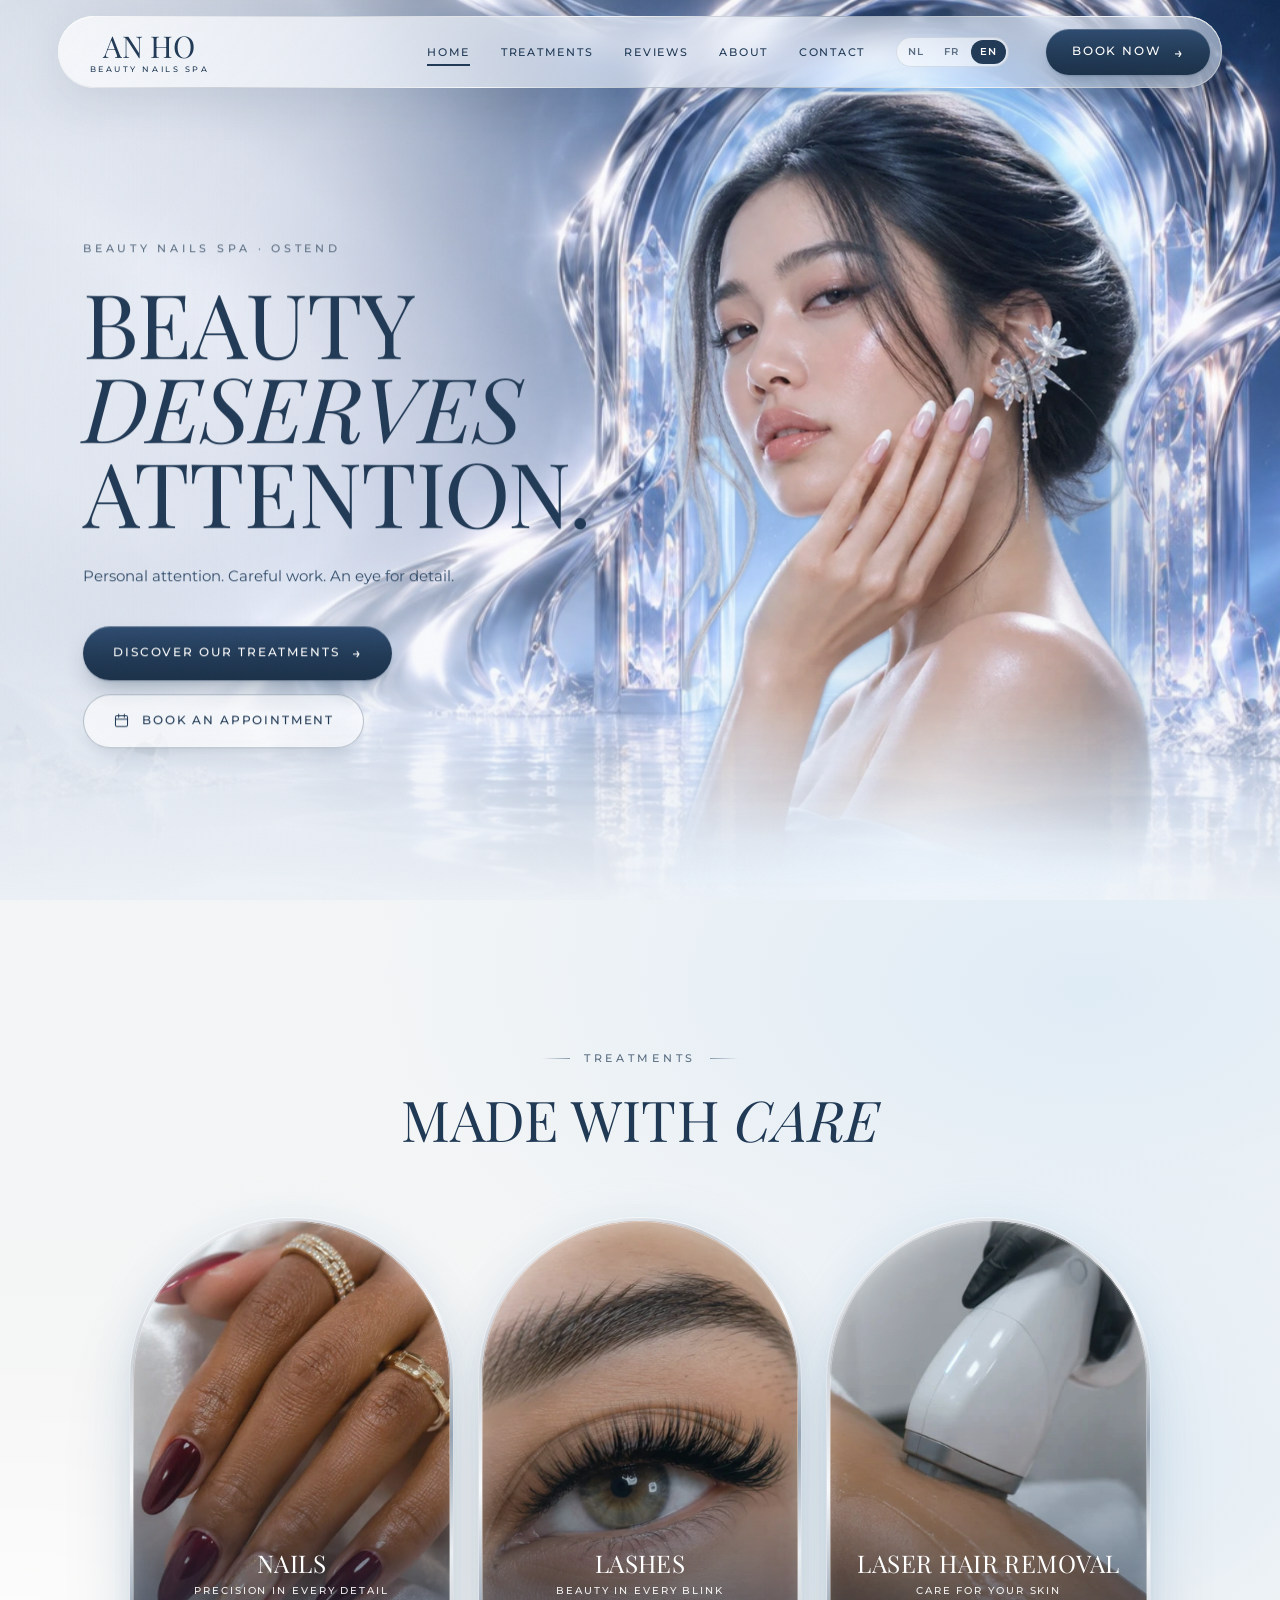
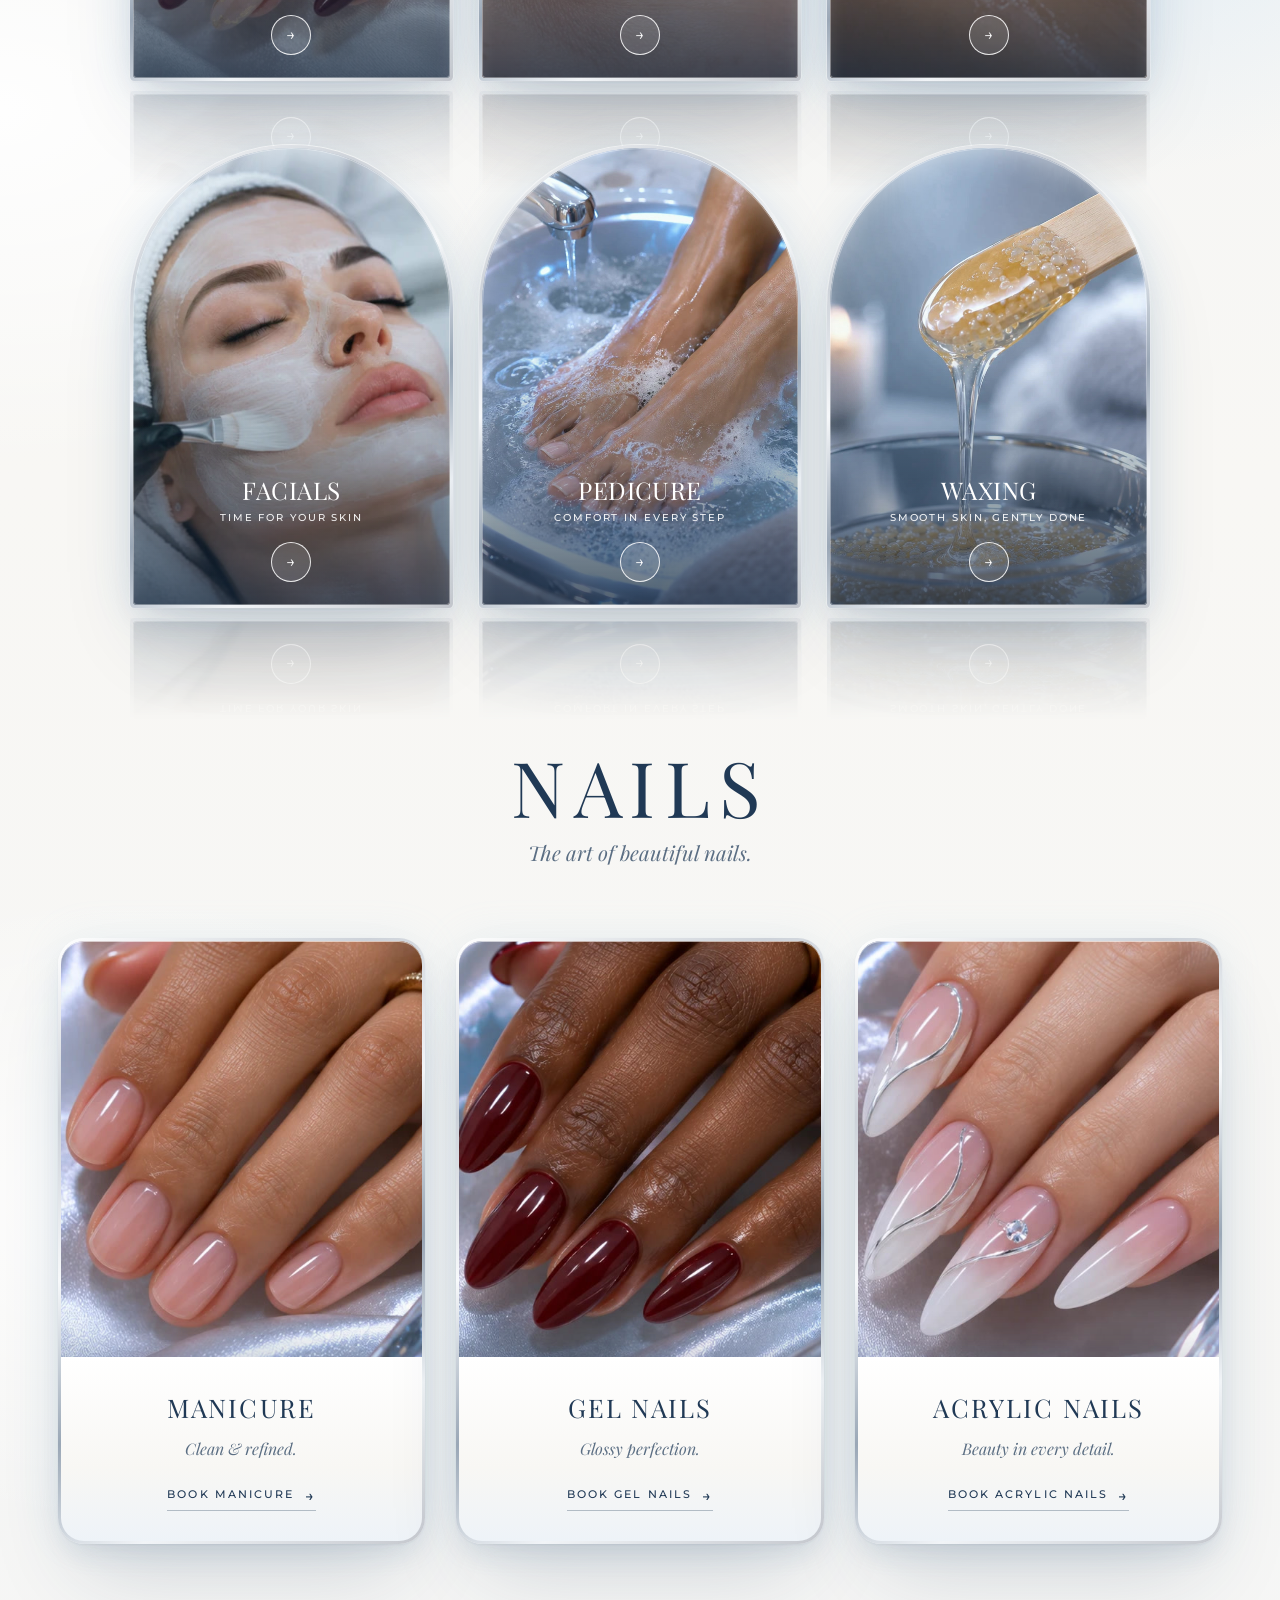
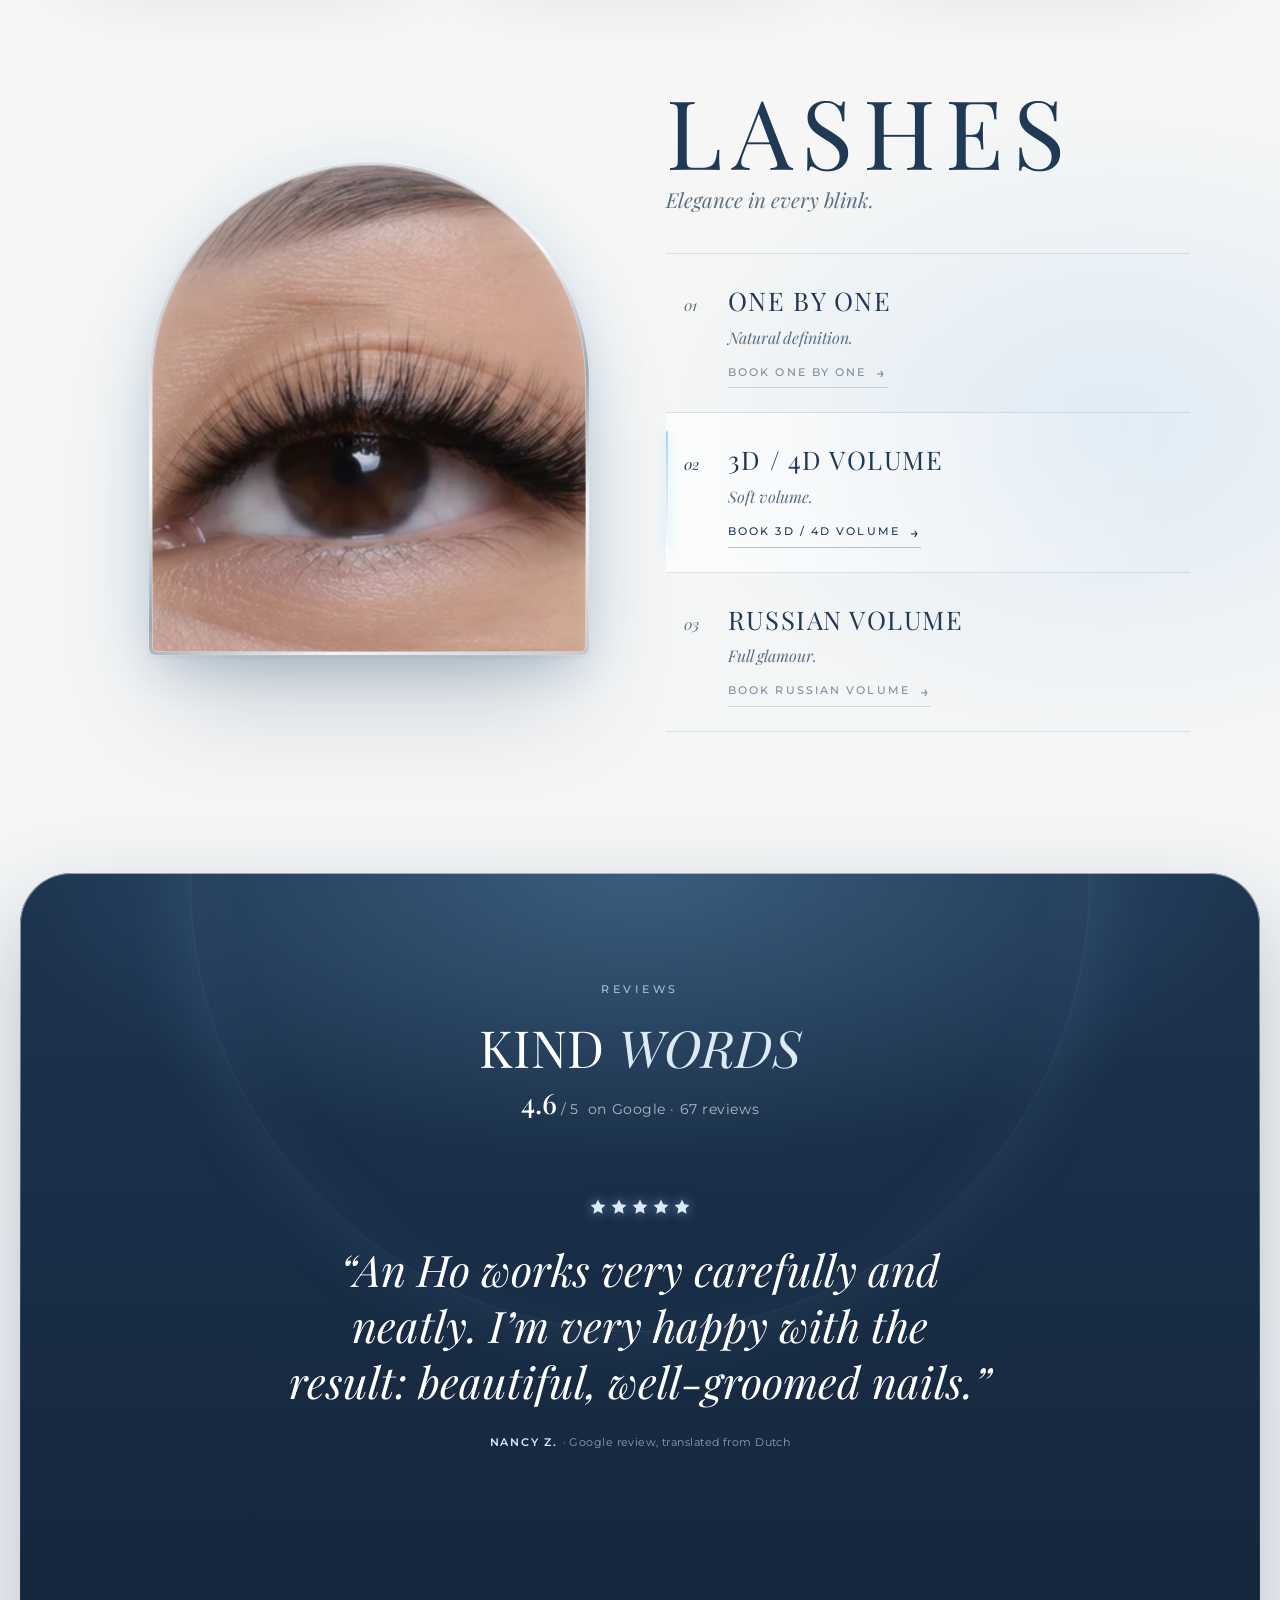
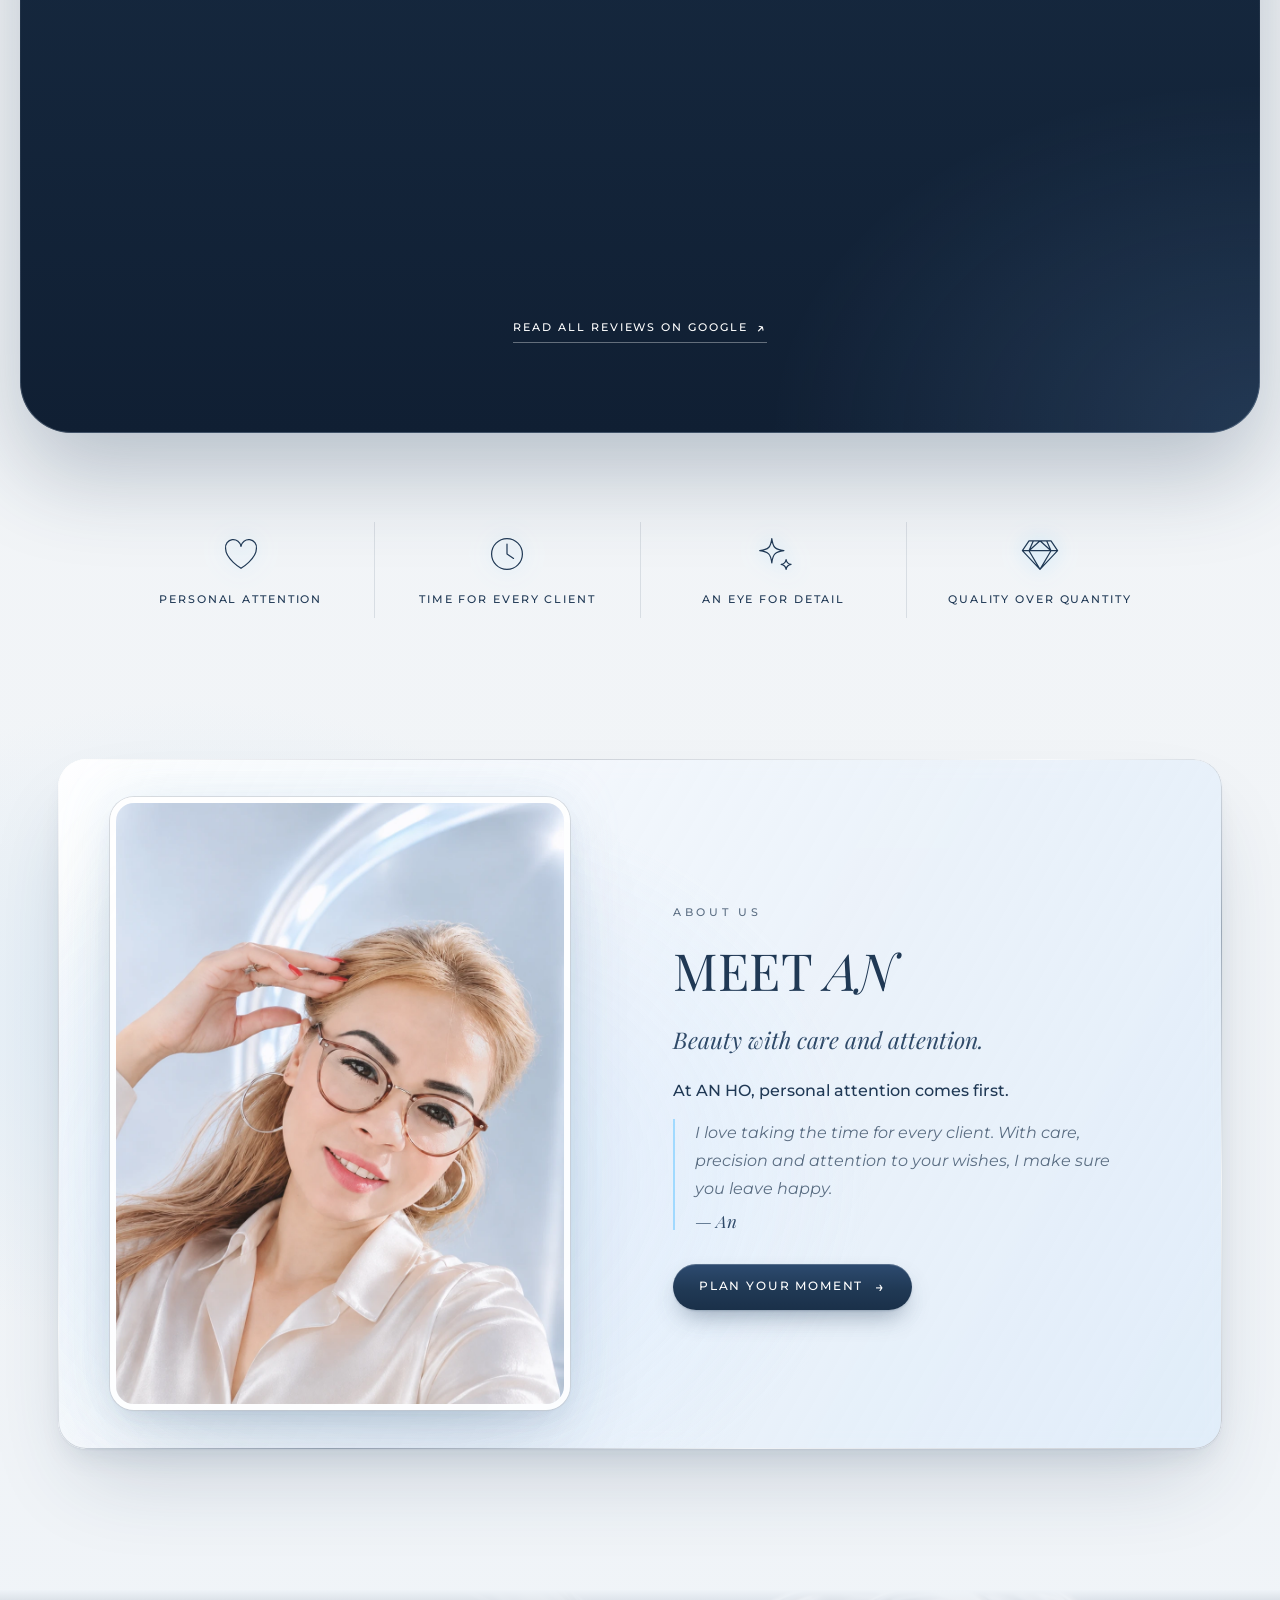
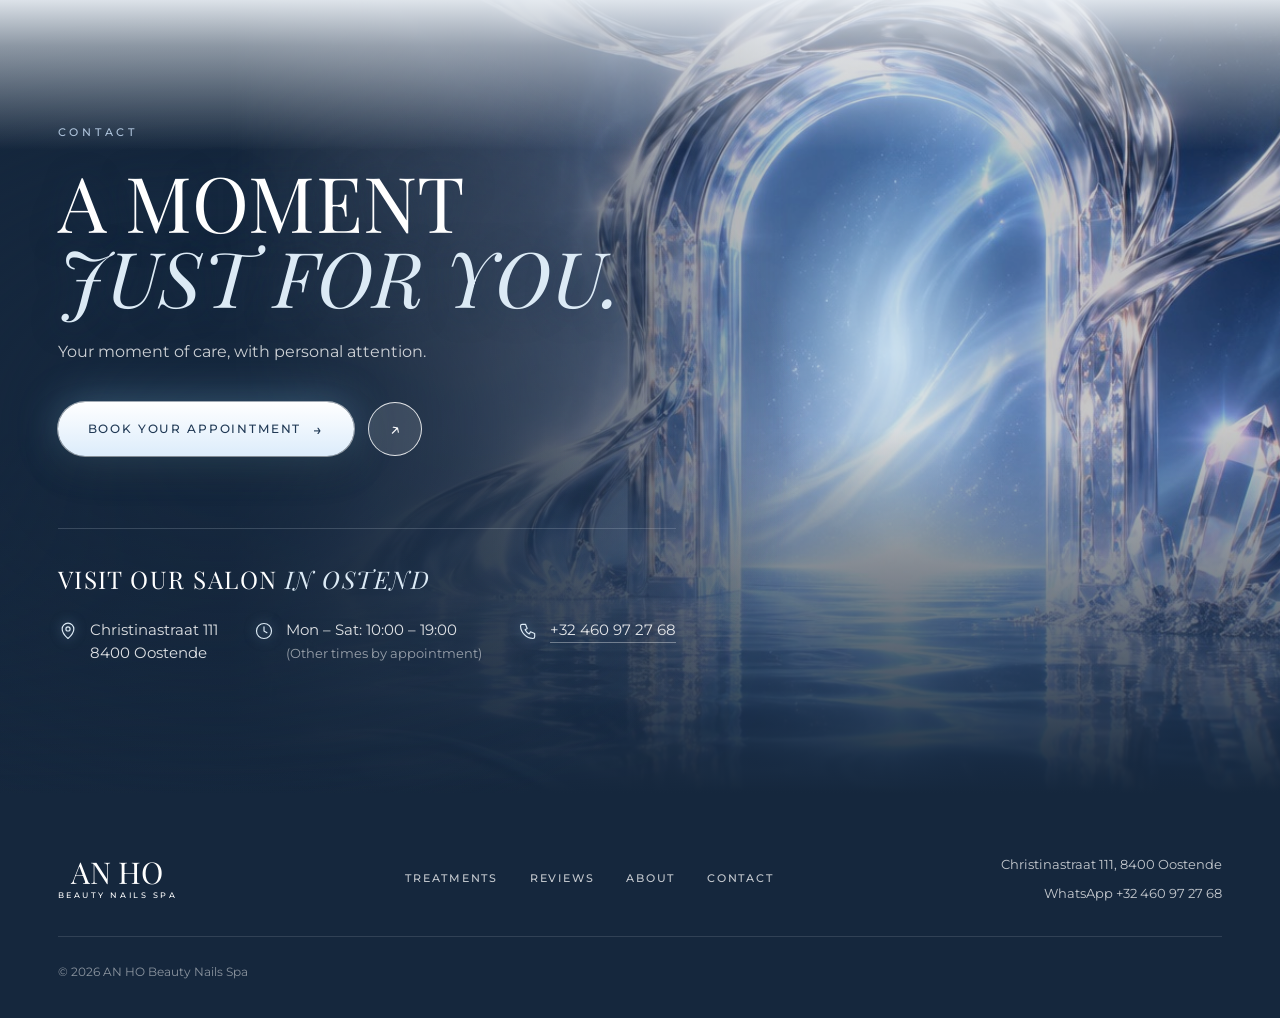
==== commit a36708ea: "Contact samengevoegd met het portaal-slot Co-Authored-By: Claude Opus 5.5 <noreply@anthropic.com>" ====
--- a/en/index.html
+++ b/en/index.html
@@ -15,7 +15,7 @@
   <link href="https://fonts.googleapis.com/css2?family=Montserrat:wght@300;400;500;600&family=Playfair+Display:ital,wght@0,400;0,500;1,400;1,500&display=swap" rel="stylesheet" />
   <link rel="preload" href="../media/portal.jpg" as="image" />
   <link rel="preload" href="../media/hero-model.webp" as="image" />
-  <link rel="stylesheet" href="../styles.css?v=20261126a" />
+  <link rel="stylesheet" href="../styles.css?v=20261126b" />
 </head>
 <body>
   <a class="skip" href="#main">Skip to content</a>
@@ -308,49 +308,39 @@
       </div>
     </section>
 
-    <!-- ================= CONTACT / BEZOEK ================= -->
-    <section class="visit" id="contact" aria-labelledby="visit-title">
-      <div class="glass visit-panel">
-        <div class="visit-head reveal">
-          <p class="eyebrow">Contact</p>
-          <h2 id="visit-title">Visit our salon<br /><em>in Ostend</em></h2>
-          <div class="visit-actions">
-            <a class="btn btn-primary btn-lg" href="https://wa.me/32460972768?text=Hello%20AN%20HO%2C%20I%27d%20like%20to%20book%20an%20appointment." target="_blank" rel="noreferrer">Book now <span class="arrow" aria-hidden="true">→</span></a>
-            <a class="circle circle-line circle-lg" href="https://www.google.com/maps/search/?api=1&amp;query=Christinastraat+111%2C+8400+Oostende%2C+Belgium" target="_blank" rel="noreferrer" aria-label="Open directions in Google Maps">↗</a>
-          </div>
-        </div>
-        <div class="visit-card reveal">
-          <ul class="visit-list">
-            <li>
-              <svg viewBox="0 0 24 24" aria-hidden="true"><path d="M12 21s-7-6.2-7-11.5a7 7 0 0 1 14 0C19 14.8 12 21 12 21z"/><circle cx="12" cy="9.5" r="2.5"/></svg>
-              <span>Christinastraat 111<br />8400 Oostende</span>
-            </li>
-            <li>
-              <svg viewBox="0 0 24 24" aria-hidden="true"><circle cx="12" cy="12" r="9"/><path d="M12 7v5l3.5 2"/></svg>
-              <!-- Openingsuren overgenomen uit de design guideline — controleer -->
-              <span>Mon – Sat: 10:00 – 19:00<br /><small>(Other times by appointment)</small></span>
-            </li>
-            <li>
-              <svg viewBox="0 0 24 24" aria-hidden="true"><path d="M5 4h4l2 5-2.5 1.5a11 11 0 0 0 5 5L15 13l5 2v4a2 2 0 0 1-2 2A16 16 0 0 1 3 6a2 2 0 0 1 2-2z"/></svg>
-              <a href="tel:+32460972768">+32 460 97 27 68</a>
-            </li>
-          </ul>
-        </div>
-      </div>
-    </section>
-
-    <!-- ================= SLOT-CTA ================= -->
-    <section class="final-cta" aria-labelledby="final-title">
+    <!-- ================= SLOT + CONTACT — het levende portaal, in de avond ================= -->
+    <section class="final-cta" id="contact" aria-labelledby="final-title">
       <div class="final-portal" aria-hidden="true">
         <video class="final-video" muted loop playsinline preload="none" disablepictureinpicture poster="../media/portal.jpg"><source src="../media/portal-loop.mp4" type="video/mp4" /></video>
         <span class="final-glow"></span>
         <canvas class="final-particles"></canvas>
       </div>
       <div class="final-inner reveal">
-        <p class="eyebrow">Beauty Nails Spa · Ostend</p>
+        <p class="eyebrow">Contact</p>
         <h2 id="final-title">A moment<br /><em>just for you.</em></h2>
-        <p>Your moment of care, with personal attention.</p>
-        <a class="btn btn-light btn-lg" href="https://wa.me/32460972768?text=Hello%20AN%20HO%2C%20I%27d%20like%20to%20book%20an%20appointment." target="_blank" rel="noreferrer">Book your appointment <span class="arrow" aria-hidden="true">→</span></a>
+        <p class="final-lead">Your moment of care, with personal attention.</p>
+        <div class="final-actions">
+          <a class="btn btn-light btn-lg" href="https://wa.me/32460972768?text=Hello%20AN%20HO%2C%20I%27d%20like%20to%20book%20an%20appointment." target="_blank" rel="noreferrer">Book your appointment <span class="arrow" aria-hidden="true">→</span></a>
+          <a class="circle circle-lg final-route" href="https://www.google.com/maps/search/?api=1&amp;query=Christinastraat+111%2C+8400+Oostende%2C+Belgium" target="_blank" rel="noreferrer" aria-label="Open directions in Google Maps">↗</a>
+        </div>
+        <div class="final-visit">
+          <h3 id="visit-title">Visit our salon <em>in Ostend</em></h3>
+                  <ul class="visit-list">
+          <li>
+          <svg viewBox="0 0 24 24" aria-hidden="true"><path d="M12 21s-7-6.2-7-11.5a7 7 0 0 1 14 0C19 14.8 12 21 12 21z"/><circle cx="12" cy="9.5" r="2.5"/></svg>
+          <span>Christinastraat 111<br />8400 Oostende</span>
+          </li>
+          <li>
+          <svg viewBox="0 0 24 24" aria-hidden="true"><circle cx="12" cy="12" r="9"/><path d="M12 7v5l3.5 2"/></svg>
+          <!-- Openingsuren overgenomen uit de design guideline — controleer -->
+          <span>Mon – Sat: 10:00 – 19:00<br /><small>(Other times by appointment)</small></span>
+          </li>
+          <li>
+          <svg viewBox="0 0 24 24" aria-hidden="true"><path d="M5 4h4l2 5-2.5 1.5a11 11 0 0 0 5 5L15 13l5 2v4a2 2 0 0 1-2 2A16 16 0 0 1 3 6a2 2 0 0 1 2-2z"/></svg>
+          <a href="tel:+32460972768">+32 460 97 27 68</a>
+          </li>
+          </ul>
+        </div>
       </div>
     </section>
   </main>
--- a/styles.css
+++ b/styles.css
@@ -351,7 +351,7 @@
 
 
 /* Omgevingslicht: zachte ijsblauwe en parelwitte lichtvlakken die secties in elkaar laten overlopen */
-.treatments::before, .nails::before, .lashes::before, .meet-an::before, .visit::before {
+.treatments::before, .nails::before, .lashes::before, .meet-an::before {
   content: ""; position: absolute; z-index: -1; pointer-events: none;
   width: min(900px, 90vw); aspect-ratio: 1.4; border-radius: 50%;
   background: radial-gradient(closest-side, rgba(220,234,245,.85), rgba(220,234,245,0));
@@ -360,7 +360,6 @@
 .nails::before      { left: -25%; top: 30%; background: radial-gradient(closest-side, rgba(255,255,255,.95), rgba(255,255,255,0)); }
 .lashes::before     { right: -22%; top: 20%; }
 .meet-an::before    { left: -20%; top: 10%; }
-.visit::before      { right: -25%; top: 0; background: radial-gradient(closest-side, rgba(255,255,255,.9), rgba(255,255,255,0)); }
 
 /* ---------- Behandelingen: glazen portalen ---------- */
 .treatments { padding: var(--section-y) var(--gutter) 0; }
@@ -603,7 +602,7 @@
 .final-cta {
   position: relative; overflow: hidden; isolation: isolate;
   margin-top: var(--section-y);
-  min-height: clamp(560px, 46vw, 720px);
+  min-height: clamp(680px, 56vw, 880px);
   display: flex; align-items: center;
   padding: clamp(90px, 10vw, 140px) var(--gutter);
   background: var(--navy-deep); color: #fff;
@@ -638,6 +637,27 @@
 .final-cta h2 { font-size: clamp(44px, 6vw, 92px); line-height: .98; margin-bottom: 24px; text-shadow: 0 2px 30px rgba(32,57,85,.5); }
 .final-cta h2 em { color: var(--ice); }
 .final-cta p:not(.eyebrow) { color: rgba(255,255,255,.78); font-size: 16px; margin-bottom: 36px; max-width: 380px; }
+.final-actions { display: flex; align-items: center; gap: 14px; }
+.final-route:hover { background: #fff; color: var(--navy); border-color: #fff; }
+
+/* Bezoek onze salon: rustig onder de boekknop, op hetzelfde avondlicht */
+.final-visit {
+  margin-top: clamp(48px, 6vw, 72px); padding-top: clamp(28px, 3vw, 36px);
+  border-top: 1px solid rgba(220,234,245,.18); max-width: 640px;
+}
+.final-visit h3 { font-size: clamp(20px, 1.9vw, 27px); letter-spacing: .06em; line-height: 1.2; margin-bottom: 24px; }
+.final-visit h3 em { color: var(--ice); }
+.visit-list {
+  list-style: none; margin: 0; padding: 0;
+  display: grid; grid-template-columns: repeat(3, auto); justify-content: start; gap: 18px 36px;
+  font-size: 14.5px; line-height: 1.6; color: rgba(255,255,255,.86);
+}
+.visit-list li { display: flex; gap: 12px; align-items: flex-start; }
+.visit-list svg { width: 20px; height: 20px; flex: none; margin-top: 2px; fill: none; stroke: var(--ice); stroke-width: 1.4; stroke-linecap: round; stroke-linejoin: round; filter: drop-shadow(0 0 6px rgba(168,210,242,.5)); }
+.visit-list small { color: rgba(255,255,255,.55); font-size: 12.5px; }
+.visit-list a { text-decoration: none; border-bottom: 1px solid rgba(255,255,255,.35); transition: border-color .25s; }
+.visit-list a:hover { border-color: #fff; }
+.final-cta a:focus-visible { outline-color: var(--ice); }
 
 /* ---------- USP's ---------- */
 .usps {
@@ -655,20 +675,6 @@
   filter: drop-shadow(0 0 10px rgba(143,211,255,.8));
 }
 
-/* ---------- Bezoek ---------- */
-.visit { padding: var(--section-y) var(--gutter) 0; }
-
-.visit-panel { display: grid; grid-template-columns: 1.2fr 1fr; align-items: center; gap: clamp(28px, 5vw, 72px); padding: clamp(36px, 5vw, 72px); max-width: 1100px; margin: 0 auto; }
-.visit-head { display: flex; flex-direction: column; align-items: flex-start; }
-.visit-card { display: flex; justify-content: flex-start; padding: clamp(8px, 2vw, 24px) 0; border-left: 1px solid var(--line); padding-left: clamp(28px, 5vw, 72px); }
-.visit h2 { font-size: clamp(30px, 3.2vw, 46px); line-height: 1.08; margin-bottom: 32px; }
-.visit-list { list-style: none; margin: 0; padding: 0; display: grid; gap: 26px; font-size: 16px; }
-.visit-list li { display: flex; gap: 16px; align-items: flex-start; }
-.visit-list svg { width: 22px; height: 22px; flex: none; margin-top: 2px; fill: none; stroke: var(--navy); stroke-width: 1.4; stroke-linecap: round; stroke-linejoin: round; }
-.visit-list small { color: var(--muted); font-size: 13px; }
-.visit-list a { text-decoration: none; border-bottom: 1px solid var(--silver); }
-.visit-list a:hover { border-color: var(--navy); }
-.visit-actions { display: flex; align-items: center; gap: 14px; }
 
 /* ---------- Footer ---------- */
 .footer {
@@ -774,12 +780,7 @@
 
   .nail-grid { grid-template-columns: 1fr; max-width: 420px; }
   .nail-img img { aspect-ratio: 4 / 3.6; }
-  .confident-panel, .visit-panel { grid-template-columns: 1fr; }
-  .visit-panel { gap: 30px; text-align: center; }
-  .visit-actions { justify-content: center; }
-  .visit-list { justify-content: center; text-align: left; }
-  .visit-head { align-items: center; }
-  .visit-card { justify-content: center; border-left: 0; border-top: 1px solid var(--line); padding: 28px 0 4px; }
+  .confident-panel { grid-template-columns: 1fr; }
   .meet-an .confident-panel { grid-template-columns: 1fr; padding: 18px; }
   .an-portrait { max-width: min(320px, 70vw); }
   .meet-an .confident-text { text-align: center; padding: 28px 12px 18px; }
@@ -804,6 +805,9 @@
   .final-portal::after { background: linear-gradient(180deg, transparent 40%, rgba(21,39,61,.75) 75%, var(--navy-deep) 100%); }
   .final-inner { text-align: center; margin: 0 auto; }
   .final-cta p:not(.eyebrow) { margin-left: auto; margin-right: auto; }
+  .final-actions { justify-content: center; }
+  .final-visit { margin-left: auto; margin-right: auto; }
+  .visit-list { grid-template-columns: 1fr; width: max-content; max-width: 100%; margin: 0 auto; text-align: left; gap: 18px; }
 
   .footer { grid-template-columns: 1fr; text-align: center; padding-bottom: 110px; }
   .footer-contact { text-align: center; }
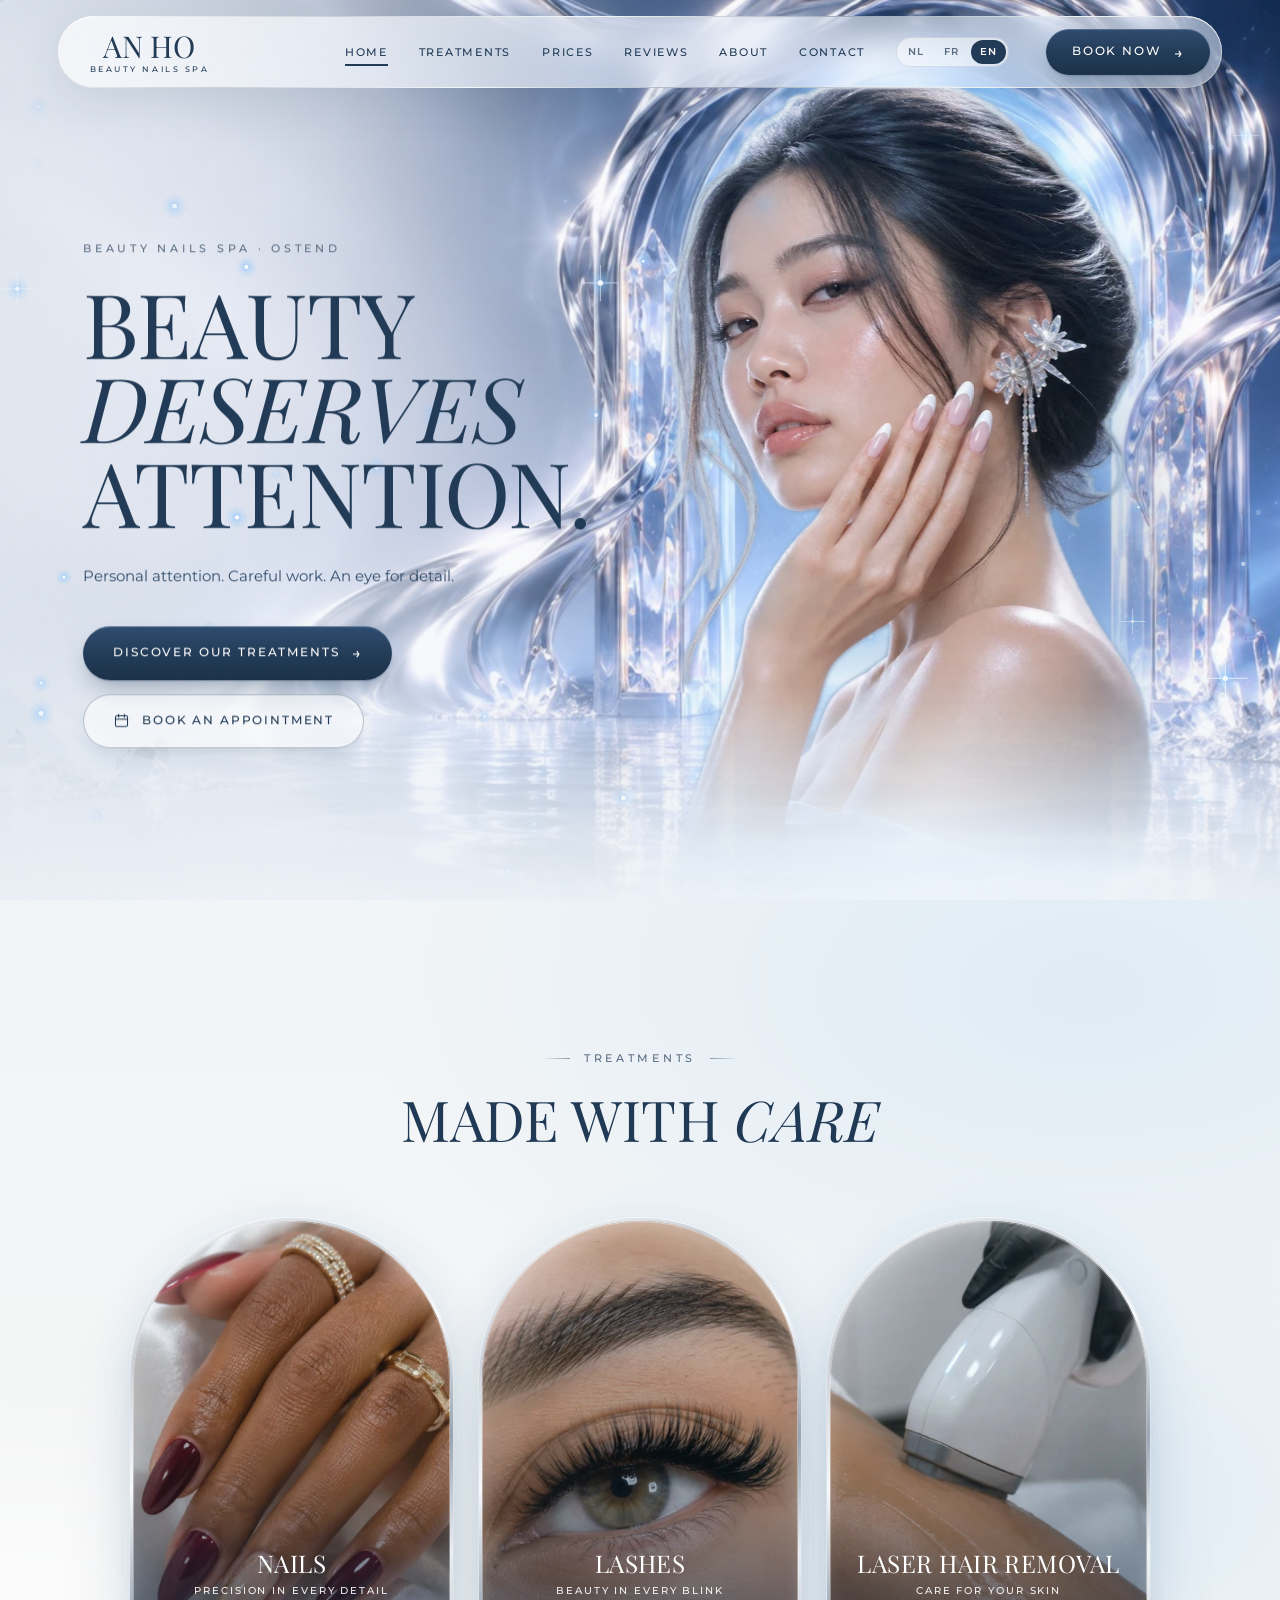
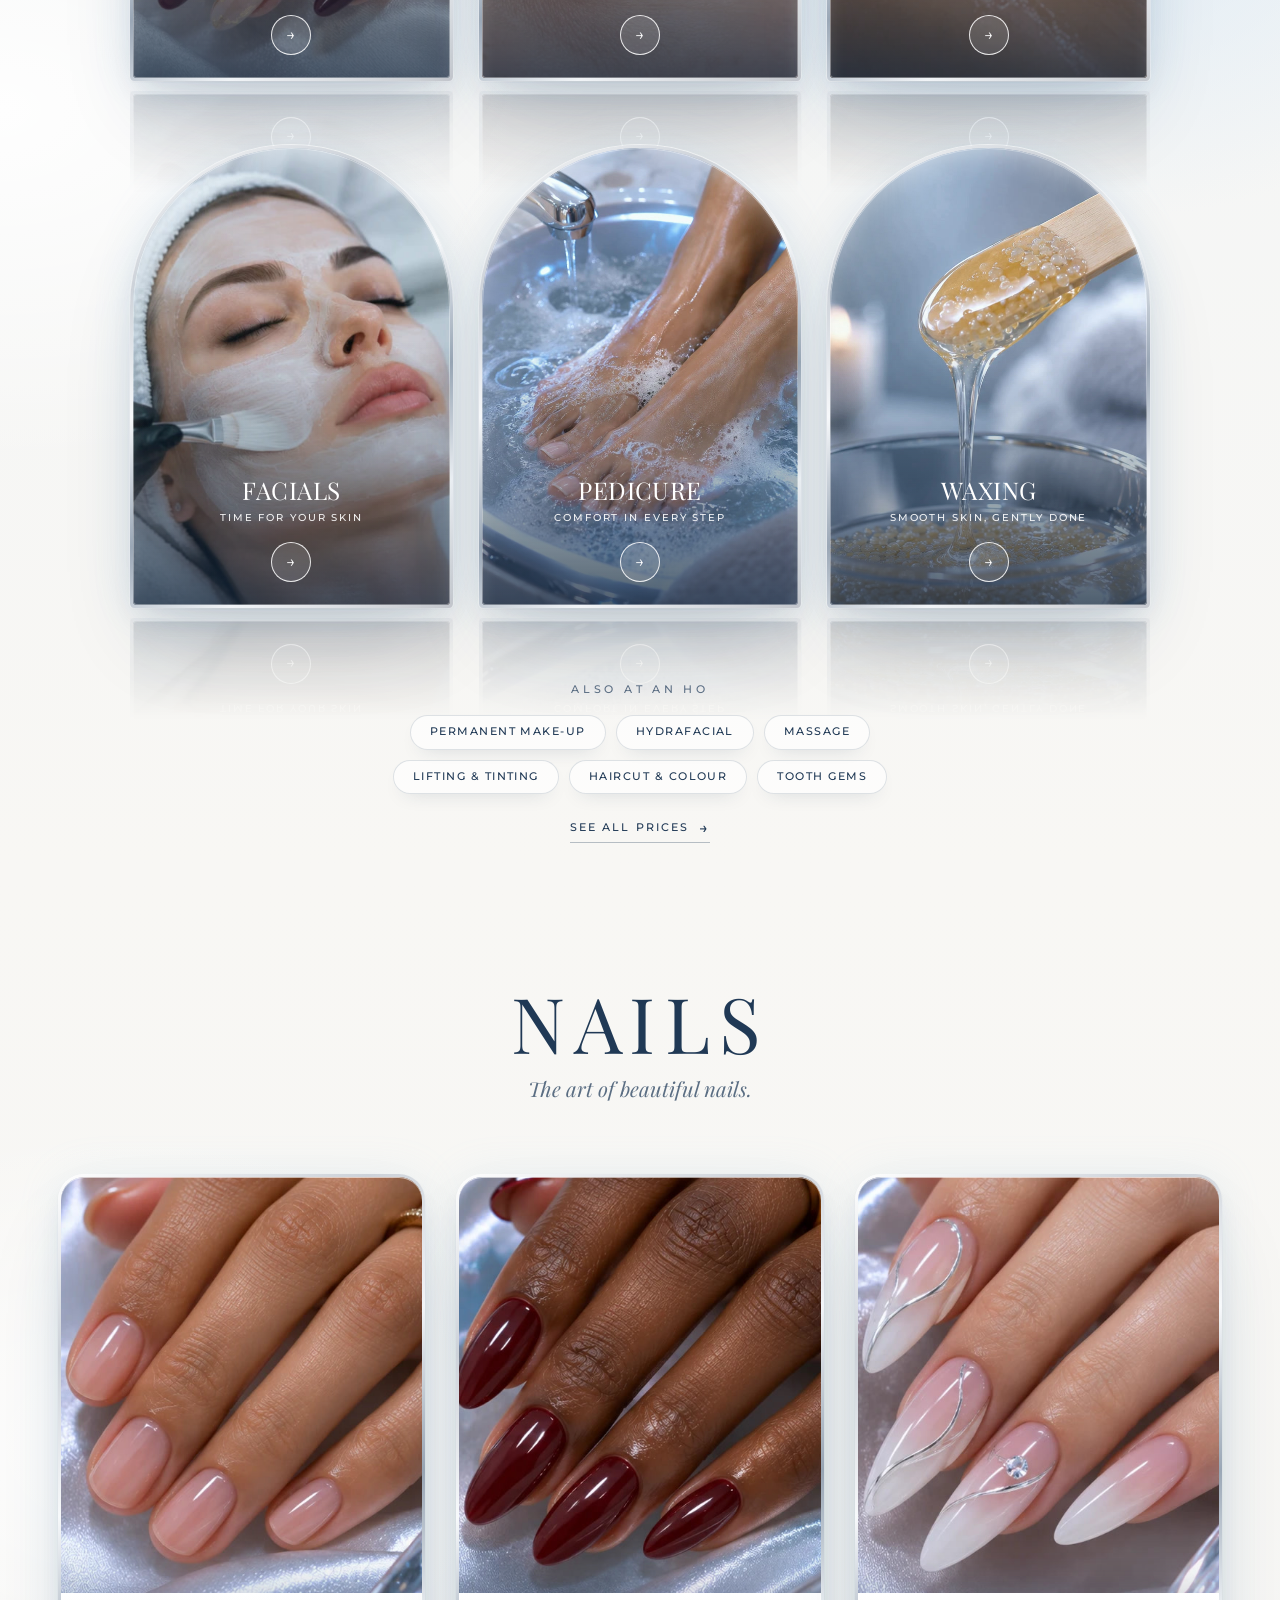
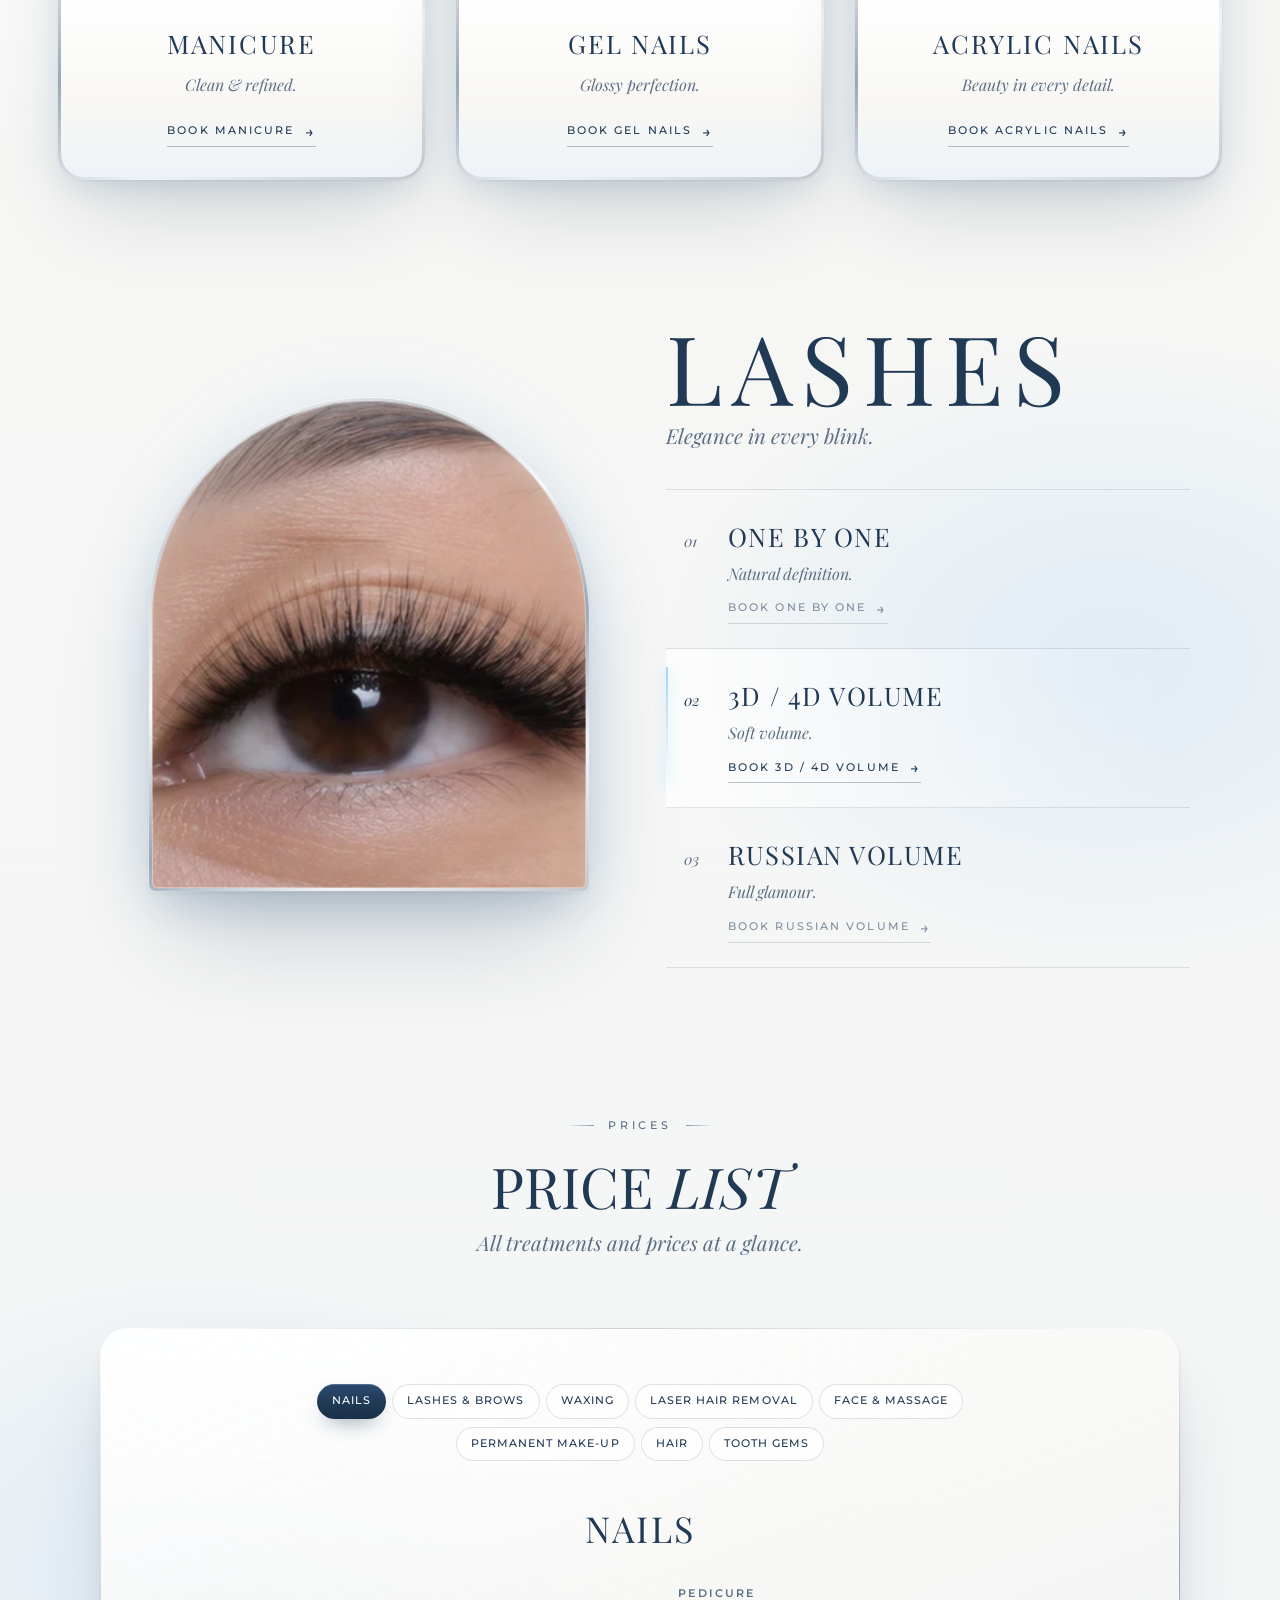
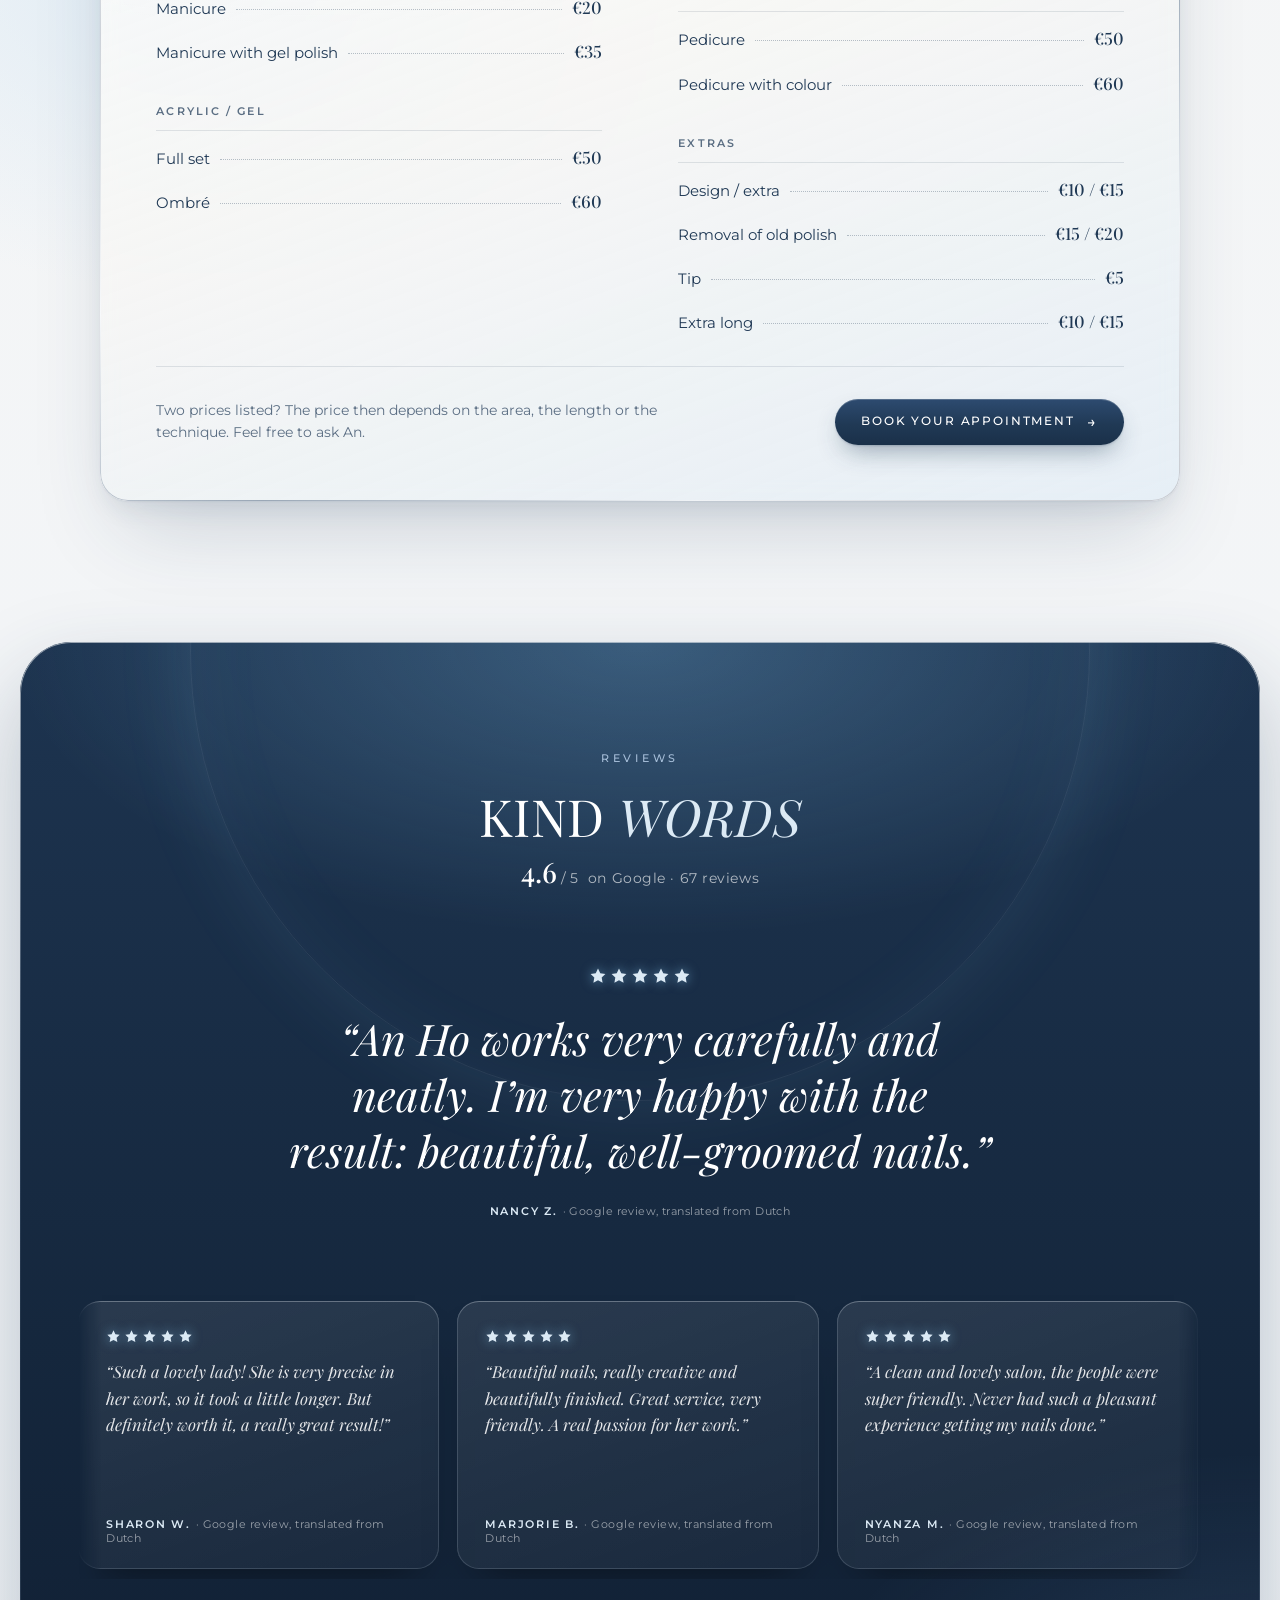
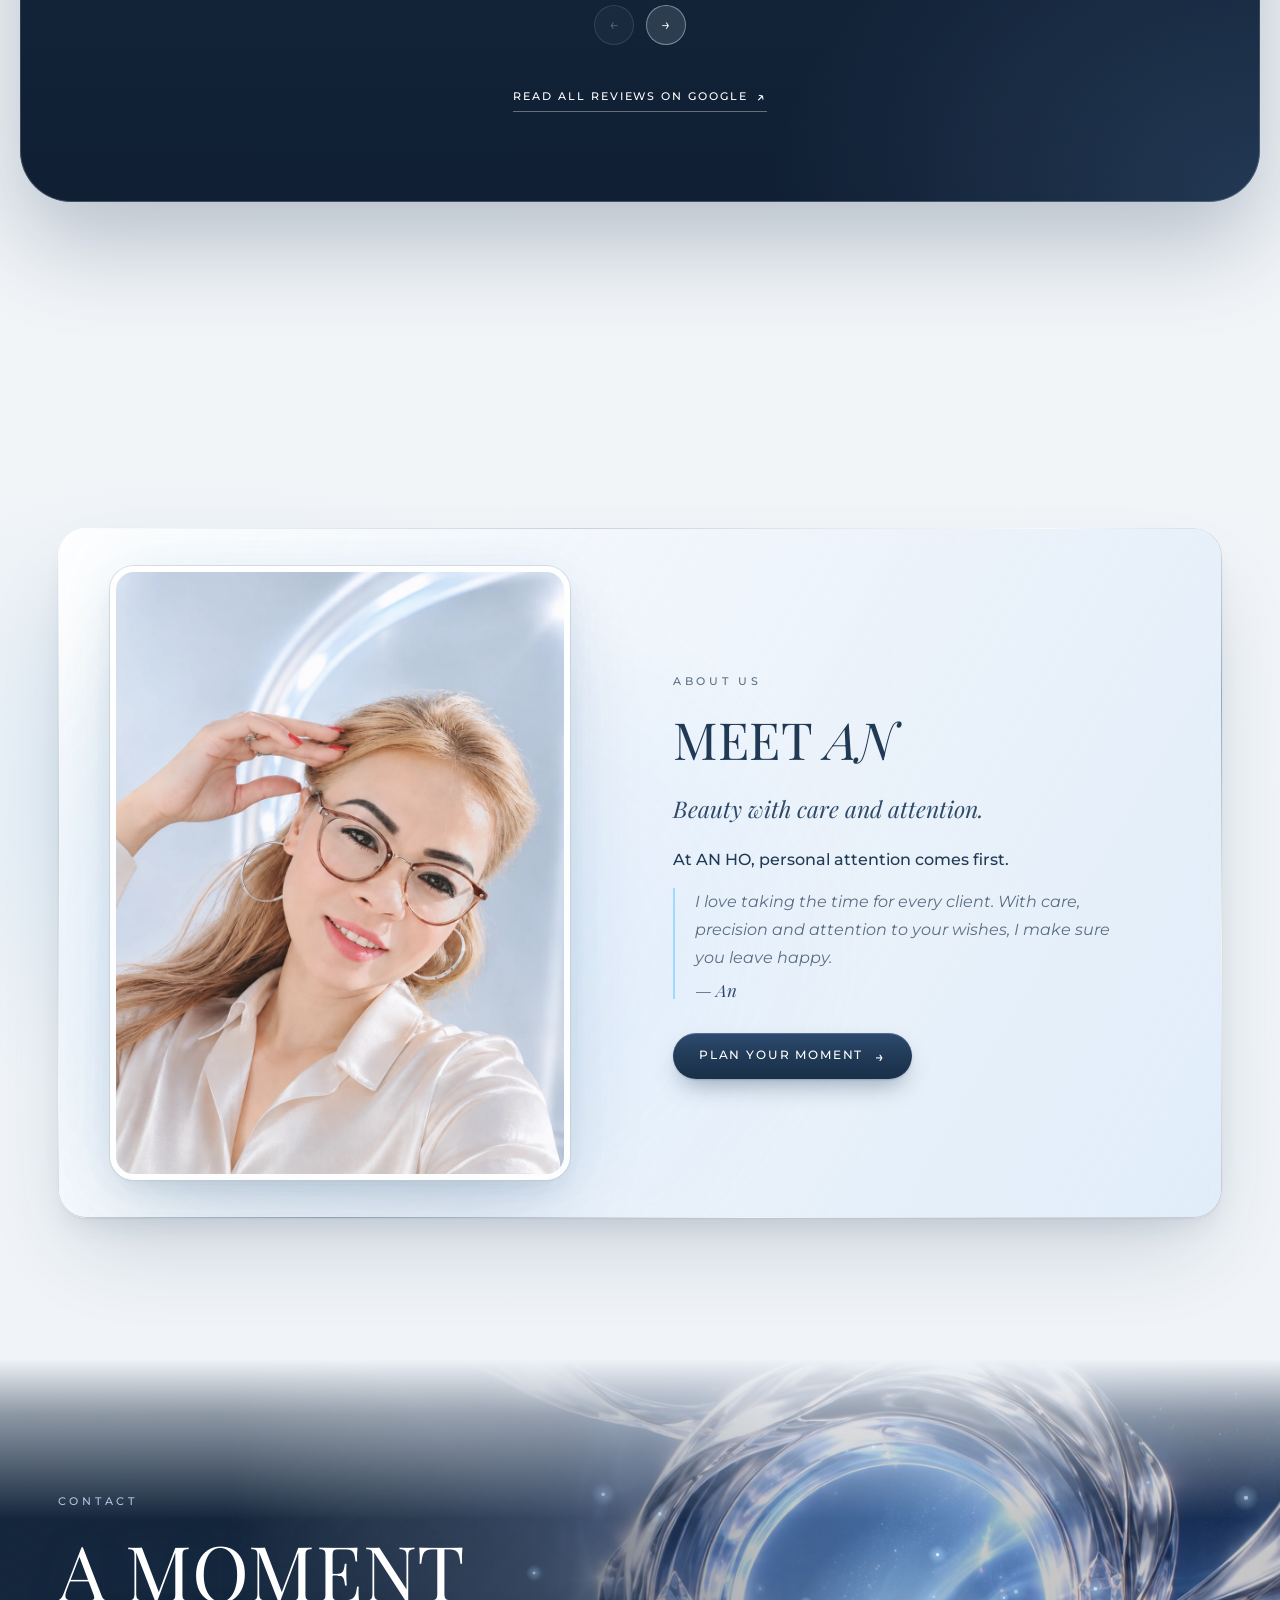
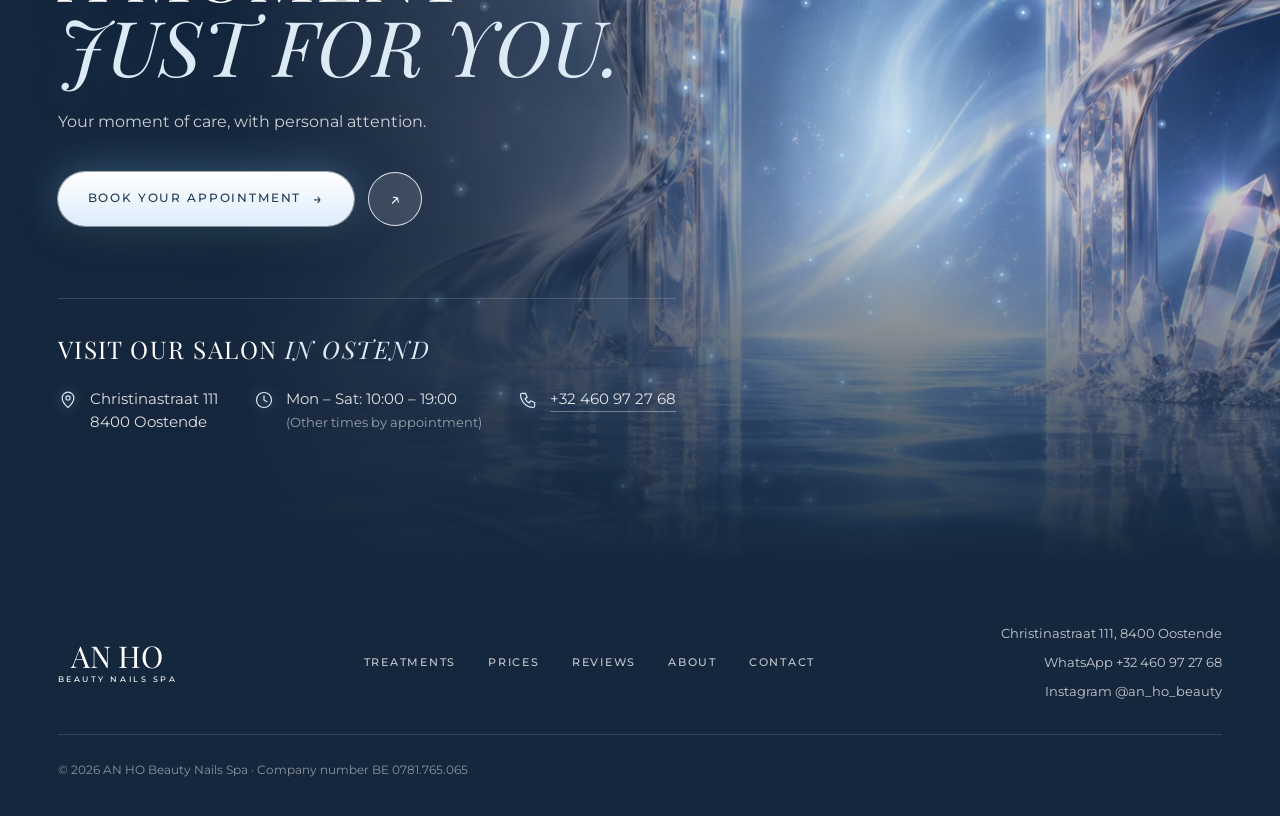
==== commit 224ef873: "Volledige prijslijst, extra behandelingen, Instagram en ondernemingsnummer Co-Authored-By: Claude Op" ====
--- a/en/index.html
+++ b/en/index.html
@@ -15,7 +15,7 @@
   <link href="https://fonts.googleapis.com/css2?family=Montserrat:wght@300;400;500;600&family=Playfair+Display:ital,wght@0,400;0,500;1,400;1,500&display=swap" rel="stylesheet" />
   <link rel="preload" href="../media/portal.jpg" as="image" />
   <link rel="preload" href="../media/hero-model.webp" as="image" />
-  <link rel="stylesheet" href="../styles.css?v=20261126b" />
+  <link rel="stylesheet" href="../styles.css?v=20261126c" />
 </head>
 <body>
   <a class="skip" href="#main">Skip to content</a>
@@ -29,6 +29,7 @@
     <nav class="nav" id="nav" aria-label="Main menu">
       <a href="#home" class="is-current">Home</a>
       <a href="#behandelingen">Treatments</a>
+      <a href="#prijzen">Prices</a>
       <a href="#reviews">Reviews</a>
       <a href="#over-ons">About</a>
       <a href="#contact">Contact</a>
@@ -135,6 +136,18 @@
           </span>
         </a>
       </div>
+      <div class="also reveal">
+        <p class="also-label">Also at AN HO</p>
+        <ul class="also-list">
+          <li><a href="#prijzen" data-tab="pmu">Permanent make-up</a></li>
+          <li><a href="#prijzen" data-tab="gezicht">Hydrafacial</a></li>
+          <li><a href="#prijzen" data-tab="gezicht">Massage</a></li>
+          <li><a href="#prijzen" data-tab="wimpers">Lifting &amp; tinting</a></li>
+          <li><a href="#prijzen" data-tab="haar">Haircut &amp; colour</a></li>
+          <li><a href="#prijzen" data-tab="tanden">Tooth gems</a></li>
+        </ul>
+        <a class="nail-link also-all" href="#prijzen">See all prices <span class="arrow" aria-hidden="true">→</span></a>
+      </div>
     </section>
 
     <!-- ================= NAILS — drie diensten ================= -->
@@ -214,6 +227,254 @@
             <a class="nail-link" href="https://wa.me/32460972768?text=Hello%20AN%20HO%2C%20I%27d%20like%20an%20appointment%20for%20Russian%20volume%20lashes." target="_blank" rel="noreferrer">Book Russian volume <span class="arrow" aria-hidden="true">→</span></a>
           </li>
           </ol>
+        </div>
+      </div>
+    </section>
+
+    <!-- ================= PRIJZEN — volledige prijslijst (inhoud komt uit tools/prijzen.js) ================= -->
+    <section class="prices" id="prijzen" aria-labelledby="prices-title">
+      <div class="section-head reveal">
+        <p class="eyebrow">Prices</p>
+        <h2 id="prices-title">Price <em>list</em></h2>
+        <p class="section-sub">All treatments and prices at a glance.</p>
+      </div>
+      <div class="glass prices-panel reveal">
+        <!-- PRIJZEN:START — gegenereerd uit tools/prijzen.js, niet met de hand aanpassen -->
+        <div class="pl-tabs" role="tablist" aria-label="Categories">
+          <button class="pl-tab" type="button" role="tab" id="pl-tab-nails" aria-controls="pl-nails" aria-selected="true">Nails</button>
+          <button class="pl-tab" type="button" role="tab" id="pl-tab-wimpers" aria-controls="pl-wimpers" aria-selected="false" tabindex="-1">Lashes &amp; brows</button>
+          <button class="pl-tab" type="button" role="tab" id="pl-tab-waxen" aria-controls="pl-waxen" aria-selected="false" tabindex="-1">Waxing</button>
+          <button class="pl-tab" type="button" role="tab" id="pl-tab-laser" aria-controls="pl-laser" aria-selected="false" tabindex="-1">Laser hair removal</button>
+          <button class="pl-tab" type="button" role="tab" id="pl-tab-gezicht" aria-controls="pl-gezicht" aria-selected="false" tabindex="-1">Face &amp; massage</button>
+          <button class="pl-tab" type="button" role="tab" id="pl-tab-pmu" aria-controls="pl-pmu" aria-selected="false" tabindex="-1">Permanent make-up</button>
+          <button class="pl-tab" type="button" role="tab" id="pl-tab-haar" aria-controls="pl-haar" aria-selected="false" tabindex="-1">Hair</button>
+          <button class="pl-tab" type="button" role="tab" id="pl-tab-tanden" aria-controls="pl-tanden" aria-selected="false" tabindex="-1">Tooth gems</button>
+        </div>
+        <div class="pl-panel" id="pl-nails" role="tabpanel" aria-labelledby="pl-tab-nails" tabindex="0">
+          <h3 class="pl-title">Nails</h3>
+          <div class="pl-groups">
+            <div class="pl-group">
+              <ul class="pl-list">
+                <li class="pl-row"><span class="pl-n">Manicure</span><span class="pl-dots" aria-hidden="true"></span><span class="pl-p">€20</span></li>
+                <li class="pl-row"><span class="pl-n">Manicure with gel polish</span><span class="pl-dots" aria-hidden="true"></span><span class="pl-p">€35</span></li>
+              </ul>
+            </div>
+            <div class="pl-group">
+              <h4 class="pl-group-title">Acrylic / gel</h4>
+              <ul class="pl-list">
+                <li class="pl-row"><span class="pl-n">Full set</span><span class="pl-dots" aria-hidden="true"></span><span class="pl-p">€50</span></li>
+                <li class="pl-row"><span class="pl-n">Ombré</span><span class="pl-dots" aria-hidden="true"></span><span class="pl-p">€60</span></li>
+              </ul>
+            </div>
+            <div class="pl-group">
+              <h4 class="pl-group-title">Pedicure</h4>
+              <ul class="pl-list">
+                <li class="pl-row"><span class="pl-n">Pedicure</span><span class="pl-dots" aria-hidden="true"></span><span class="pl-p">€50</span></li>
+                <li class="pl-row"><span class="pl-n">Pedicure with colour</span><span class="pl-dots" aria-hidden="true"></span><span class="pl-p">€60</span></li>
+              </ul>
+            </div>
+            <div class="pl-group">
+              <h4 class="pl-group-title">Extras</h4>
+              <ul class="pl-list">
+                <li class="pl-row"><span class="pl-n">Design / extra</span><span class="pl-dots" aria-hidden="true"></span><span class="pl-p">€10 / €15</span></li>
+                <li class="pl-row"><span class="pl-n">Removal of old polish</span><span class="pl-dots" aria-hidden="true"></span><span class="pl-p">€15 / €20</span></li>
+                <li class="pl-row"><span class="pl-n">Tip</span><span class="pl-dots" aria-hidden="true"></span><span class="pl-p">€5</span></li>
+                <li class="pl-row"><span class="pl-n">Extra long</span><span class="pl-dots" aria-hidden="true"></span><span class="pl-p">€10 / €15</span></li>
+              </ul>
+            </div>
+          </div>
+        </div>
+        <div class="pl-panel" id="pl-wimpers" role="tabpanel" aria-labelledby="pl-tab-wimpers" tabindex="0">
+          <h3 class="pl-title">Lashes &amp; brows</h3>
+          <div class="pl-groups">
+            <div class="pl-group">
+              <h4 class="pl-group-title">Lash extensions · classic</h4>
+              <ul class="pl-list">
+                <li class="pl-row"><span class="pl-n">1/1</span><span class="pl-dots" aria-hidden="true"></span><span class="pl-p">€90</span></li>
+                <li class="pl-row"><span class="pl-n">2D / 3D</span><span class="pl-dots" aria-hidden="true"></span><span class="pl-p">€100</span></li>
+              </ul>
+            </div>
+            <div class="pl-group">
+              <h4 class="pl-group-title">Lash extensions · volume</h4>
+              <ul class="pl-list">
+                <li class="pl-row"><span class="pl-n">4D / 5D</span><span class="pl-dots" aria-hidden="true"></span><span class="pl-p">€110</span></li>
+                <li class="pl-row"><span class="pl-n">6D / 7D</span><span class="pl-dots" aria-hidden="true"></span><span class="pl-p">€130</span></li>
+                <li class="pl-row"><span class="pl-n">Extra colour / removal</span><span class="pl-dots" aria-hidden="true"></span><span class="pl-p">€30</span></li>
+              </ul>
+            </div>
+            <div class="pl-group">
+              <h4 class="pl-group-title">Refill</h4>
+              <ul class="pl-list">
+                <li class="pl-row"><span class="pl-n">60 minutes</span><span class="pl-dots" aria-hidden="true"></span><span class="pl-p">€50 / €60</span></li>
+              </ul>
+            </div>
+            <div class="pl-group">
+              <h4 class="pl-group-title">Tinting</h4>
+              <ul class="pl-list">
+                <li class="pl-row"><span class="pl-n">Lashes or brows</span><span class="pl-dots" aria-hidden="true"></span><span class="pl-p">€30</span></li>
+                <li class="pl-row"><span class="pl-n">Lashes and brows</span><span class="pl-dots" aria-hidden="true"></span><span class="pl-p">€55</span></li>
+              </ul>
+            </div>
+            <div class="pl-group">
+              <h4 class="pl-group-title">Lifting</h4>
+              <ul class="pl-list">
+                <li class="pl-row"><span class="pl-n">Lashes or brows</span><span class="pl-dots" aria-hidden="true"></span><span class="pl-p">€50 / €55</span></li>
+                <li class="pl-row"><span class="pl-n">Lashes and brows</span><span class="pl-dots" aria-hidden="true"></span><span class="pl-p">€100</span></li>
+              </ul>
+            </div>
+          </div>
+        </div>
+        <div class="pl-panel" id="pl-waxen" role="tabpanel" aria-labelledby="pl-tab-waxen" tabindex="0">
+          <h3 class="pl-title">Waxing</h3>
+          <div class="pl-groups">
+            <div class="pl-group">
+              <ul class="pl-list">
+                <li class="pl-row"><span class="pl-n">Eyebrow shaping</span><span class="pl-dots" aria-hidden="true"></span><span class="pl-p">€15 / €20</span></li>
+                <li class="pl-row"><span class="pl-n">Upper or lower lip / chin</span><span class="pl-dots" aria-hidden="true"></span><span class="pl-p">€15</span></li>
+                <li class="pl-row"><span class="pl-n">Brows + upper lip</span><span class="pl-dots" aria-hidden="true"></span><span class="pl-p">€25</span></li>
+                <li class="pl-row"><span class="pl-n">Cheeks</span><span class="pl-dots" aria-hidden="true"></span><span class="pl-p">€15</span></li>
+                <li class="pl-row"><span class="pl-n">Full face</span><span class="pl-dots" aria-hidden="true"></span><span class="pl-p">€50</span></li>
+                <li class="pl-row"><span class="pl-n">Half / full arms</span><span class="pl-dots" aria-hidden="true"></span><span class="pl-p">€30 / €40</span></li>
+                <li class="pl-row"><span class="pl-n">Half / full legs</span><span class="pl-dots" aria-hidden="true"></span><span class="pl-p">€40 / €50</span></li>
+                <li class="pl-row"><span class="pl-n">Underarms</span><span class="pl-dots" aria-hidden="true"></span><span class="pl-p">€20</span></li>
+                <li class="pl-row"><span class="pl-n">Back / chest</span><span class="pl-dots" aria-hidden="true"></span><span class="pl-p">€50</span></li>
+              </ul>
+            </div>
+          </div>
+        </div>
+        <div class="pl-panel" id="pl-laser" role="tabpanel" aria-labelledby="pl-tab-laser" tabindex="0">
+          <h3 class="pl-title">Laser hair removal</h3>
+          <p class="pl-note">Ice Diode laser · price for women / men</p>
+          <div class="pl-groups">
+            <div class="pl-group">
+              <ul class="pl-list">
+                <li class="pl-row"><span class="pl-n">Upper lip</span><span class="pl-dots" aria-hidden="true"></span><span class="pl-p">€45 / €60</span></li>
+                <li class="pl-row"><span class="pl-n">Chin</span><span class="pl-dots" aria-hidden="true"></span><span class="pl-p">€50 / €60</span></li>
+                <li class="pl-row"><span class="pl-n">Nose</span><span class="pl-dots" aria-hidden="true"></span><span class="pl-p">€40 / €45</span></li>
+                <li class="pl-row"><span class="pl-n">Neck or nape</span><span class="pl-dots" aria-hidden="true"></span><span class="pl-p">€70 / €120</span></li>
+                <li class="pl-row"><span class="pl-n">Cheeks</span><span class="pl-dots" aria-hidden="true"></span><span class="pl-p">€70 / €120</span></li>
+                <li class="pl-row"><span class="pl-n">Between the brows</span><span class="pl-dots" aria-hidden="true"></span><span class="pl-p">€35 / €45</span></li>
+                <li class="pl-row"><span class="pl-n">Eyebrows</span><span class="pl-dots" aria-hidden="true"></span><span class="pl-p">€50 / €55</span></li>
+                <li class="pl-row"><span class="pl-n">Full face</span><span class="pl-dots" aria-hidden="true"></span><span class="pl-p">€195 / €250</span></li>
+                <li class="pl-row"><span class="pl-n">Underarms</span><span class="pl-dots" aria-hidden="true"></span><span class="pl-p">€75 / €95</span></li>
+                <li class="pl-row"><span class="pl-n">Forearms</span><span class="pl-dots" aria-hidden="true"></span><span class="pl-p">€95 / €135</span></li>
+                <li class="pl-row"><span class="pl-n">Arms</span><span class="pl-dots" aria-hidden="true"></span><span class="pl-p">€140 / €180</span></li>
+                <li class="pl-row"><span class="pl-n">Lower legs incl. knees</span><span class="pl-dots" aria-hidden="true"></span><span class="pl-p">€160 / €190</span></li>
+                <li class="pl-row"><span class="pl-n">Upper legs incl. knees</span><span class="pl-dots" aria-hidden="true"></span><span class="pl-p">€190 / €240</span></li>
+                <li class="pl-row"><span class="pl-n">Full legs</span><span class="pl-dots" aria-hidden="true"></span><span class="pl-p">€250 / €295</span></li>
+                <li class="pl-row"><span class="pl-n">Bikini line</span><span class="pl-dots" aria-hidden="true"></span><span class="pl-p">€120 / €150</span></li>
+                <li class="pl-row"><span class="pl-n">Chest or stomach</span><span class="pl-dots" aria-hidden="true"></span><span class="pl-p">€150 / €180</span></li>
+                <li class="pl-row"><span class="pl-n">Back</span><span class="pl-dots" aria-hidden="true"></span><span class="pl-p">€175 / €195</span></li>
+              </ul>
+            </div>
+            <div class="pl-group">
+              <h4 class="pl-group-title">Hair-free, 1 year</h4>
+              <ul class="pl-list">
+                <li class="pl-row"><span class="pl-n">Full body and face</span><span class="pl-dots" aria-hidden="true"></span><span class="pl-p">€2450 / €2950</span></li>
+                <li class="pl-row"><span class="pl-n">Face</span><span class="pl-dots" aria-hidden="true"></span><span class="pl-p">€750 / €850</span></li>
+              </ul>
+            </div>
+          </div>
+        </div>
+        <div class="pl-panel" id="pl-gezicht" role="tabpanel" aria-labelledby="pl-tab-gezicht" tabindex="0">
+          <h3 class="pl-title">Face &amp; massage</h3>
+          <div class="pl-groups">
+            <div class="pl-group">
+              <h4 class="pl-group-title">Hydrafacial</h4>
+              <ul class="pl-list">
+                <li class="pl-row"><span class="pl-n">Bronze</span><span class="pl-dots" aria-hidden="true"></span><span class="pl-p">€125</span></li>
+                <li class="pl-row"><span class="pl-n">Silver</span><span class="pl-dots" aria-hidden="true"></span><span class="pl-p">€150</span></li>
+                <li class="pl-row"><span class="pl-n">Gold</span><span class="pl-dots" aria-hidden="true"></span><span class="pl-p">€175</span></li>
+              </ul>
+            </div>
+            <div class="pl-group">
+              <h4 class="pl-group-title">Massage</h4>
+              <ul class="pl-list">
+                <li class="pl-row"><span class="pl-n">Facial massage (30 min)</span><span class="pl-dots" aria-hidden="true"></span><span class="pl-p">€40</span></li>
+                <li class="pl-row"><span class="pl-n">Facial massage + mask (45 min)</span><span class="pl-dots" aria-hidden="true"></span><span class="pl-p">€55</span></li>
+                <li class="pl-row"><span class="pl-n">Back, neck and shoulders (60 min)</span><span class="pl-dots" aria-hidden="true"></span><span class="pl-p">€70</span></li>
+                <li class="pl-row"><span class="pl-n">Body massage for women (90 min)</span><span class="pl-dots" aria-hidden="true"></span><span class="pl-p">€110</span></li>
+              </ul>
+            </div>
+          </div>
+        </div>
+        <div class="pl-panel" id="pl-pmu" role="tabpanel" aria-labelledby="pl-tab-pmu" tabindex="0">
+          <h3 class="pl-title">Permanent make-up</h3>
+          <div class="pl-groups">
+            <div class="pl-group">
+              <h4 class="pl-group-title">Eyebrows</h4>
+              <ul class="pl-list">
+                <li class="pl-row"><span class="pl-n">Microblading ombré shading</span><span class="pl-dots" aria-hidden="true"></span><span class="pl-p">€350</span></li>
+                <li class="pl-row"><span class="pl-n">Microblading + shading</span><span class="pl-dots" aria-hidden="true"></span><span class="pl-p">€400</span></li>
+              </ul>
+            </div>
+            <div class="pl-group">
+              <h4 class="pl-group-title">Eyeliner</h4>
+              <ul class="pl-list">
+                <li class="pl-row"><span class="pl-n">Upper</span><span class="pl-dots" aria-hidden="true"></span><span class="pl-p">€300</span></li>
+                <li class="pl-row"><span class="pl-n">Lower</span><span class="pl-dots" aria-hidden="true"></span><span class="pl-p">€200</span></li>
+                <li class="pl-row"><span class="pl-n">Decorative eyeliner</span><span class="pl-dots" aria-hidden="true"></span><span class="pl-p">€450</span></li>
+              </ul>
+            </div>
+            <div class="pl-group">
+              <h4 class="pl-group-title">Lips</h4>
+              <ul class="pl-list">
+                <li class="pl-row"><span class="pl-n">Lip contour</span><span class="pl-dots" aria-hidden="true"></span><span class="pl-p">€250</span></li>
+                <li class="pl-row"><span class="pl-n">Glowlips / full lips</span><span class="pl-dots" aria-hidden="true"></span><span class="pl-p">€400</span></li>
+                <li class="pl-row"><span class="pl-n">3D shading</span><span class="pl-dots" aria-hidden="true"></span><span class="pl-p">€350</span></li>
+              </ul>
+            </div>
+            <div class="pl-group">
+              <h4 class="pl-group-title">Touch-ups: brows, lips, eyeliner</h4>
+              <ul class="pl-list">
+                <li class="pl-row"><span class="pl-n">After 8 – 10 weeks</span><span class="pl-dots" aria-hidden="true"></span><span class="pl-p">€50</span></li>
+                <li class="pl-row"><span class="pl-n">After 1 year</span><span class="pl-dots" aria-hidden="true"></span><span class="pl-p">€100 / €200</span></li>
+                <li class="pl-row"><span class="pl-n">After 2 years</span><span class="pl-dots" aria-hidden="true"></span><span class="pl-p">€200 / €300</span></li>
+              </ul>
+            </div>
+          </div>
+        </div>
+        <div class="pl-panel" id="pl-haar" role="tabpanel" aria-labelledby="pl-tab-haar" tabindex="0">
+          <h3 class="pl-title">Hair</h3>
+          <div class="pl-groups">
+            <div class="pl-group">
+              <h4 class="pl-group-title">Haircut</h4>
+              <ul class="pl-list">
+                <li class="pl-row"><span class="pl-n">Men</span><span class="pl-dots" aria-hidden="true"></span><span class="pl-p">€30</span></li>
+                <li class="pl-row"><span class="pl-n">Women</span><span class="pl-dots" aria-hidden="true"></span><span class="pl-p">€40 / €60</span></li>
+              </ul>
+            </div>
+            <div class="pl-group">
+              <h4 class="pl-group-title">Hair colouring</h4>
+              <ul class="pl-list">
+                <li class="pl-row"><span class="pl-n">Short hair</span><span class="pl-dots" aria-hidden="true"></span><span class="pl-p">€80 / €100</span></li>
+                <li class="pl-row"><span class="pl-n">Long hair</span><span class="pl-dots" aria-hidden="true"></span><span class="pl-p">€130 / €150</span></li>
+              </ul>
+            </div>
+            <div class="pl-group">
+              <h4 class="pl-group-title">Washing</h4>
+              <ul class="pl-list">
+                <li class="pl-row"><span class="pl-n">Hair wash and facial massage</span><span class="pl-dots" aria-hidden="true"></span><span class="pl-p">€30</span></li>
+                <li class="pl-row"><span class="pl-n">Hair wash (short / long)</span><span class="pl-dots" aria-hidden="true"></span><span class="pl-p">€15 / €20</span></li>
+              </ul>
+            </div>
+          </div>
+        </div>
+        <div class="pl-panel" id="pl-tanden" role="tabpanel" aria-labelledby="pl-tab-tanden" tabindex="0">
+          <h3 class="pl-title">Tooth gems</h3>
+          <div class="pl-groups">
+            <div class="pl-group">
+              <ul class="pl-list">
+                <li class="pl-row"><span class="pl-n">Tooth gem (2-year guarantee)</span><span class="pl-dots" aria-hidden="true"></span><span class="pl-p">€90</span></li>
+                <li class="pl-row"><span class="pl-n">Extra crystal</span><span class="pl-dots" aria-hidden="true"></span><span class="pl-p">€20</span></li>
+              </ul>
+            </div>
+          </div>
+        </div>
+        <!-- PRIJZEN:END -->
+        <div class="pl-foot">
+          <p class="pl-foot-note">Two prices listed? The price then depends on the area, the length or the technique. Feel free to ask An.</p>
+          <a class="btn btn-primary" href="https://wa.me/32460972768?text=Hello%20AN%20HO%2C%20I%27d%20like%20to%20book%20an%20appointment." target="_blank" rel="noreferrer">Book your appointment <span class="arrow" aria-hidden="true">→</span></a>
         </div>
       </div>
     </section>
@@ -353,6 +614,7 @@
     </div>
     <nav class="footer-nav" aria-label="Footer">
       <a href="#behandelingen">Treatments</a>
+      <a href="#prijzen">Prices</a>
       <a href="#reviews">Reviews</a>
       <a href="#over-ons">About</a>
       <a href="#contact">Contact</a>
@@ -360,13 +622,14 @@
     <div class="footer-contact">
       <span>Christinastraat 111, 8400 Oostende</span>
       <a href="https://wa.me/32460972768" target="_blank" rel="noreferrer">WhatsApp +32 460 97 27 68</a>
+      <a href="https://www.instagram.com/an_ho_beauty/" target="_blank" rel="noreferrer">Instagram @an_ho_beauty</a>
     </div>
-    <p class="footer-copy">© <span id="year">2026</span> AN HO Beauty Nails Spa</p>
+    <p class="footer-copy">© <span id="year">2026</span> AN HO Beauty Nails Spa · Company number BE 0781.765.065</p>
   </footer>
 
   <a class="mobile-book" href="https://wa.me/32460972768?text=Hello%20AN%20HO%2C%20I%27d%20like%20to%20book%20an%20appointment." target="_blank" rel="noreferrer">Book now <span class="arrow" aria-hidden="true">→</span></a>
 
-  <script src="../script.js?v=20261126a"></script>
+  <script src="../script.js?v=20261126b"></script>
   <script src="../hero.js?v=20261126a"></script>
 </body>
 </html>
--- a/styles.css
+++ b/styles.css
@@ -528,6 +528,65 @@
 .lash-item .nail-link { grid-column: 2; justify-self: start; margin-top: 12px; opacity: .55; transition: opacity .3s, border-color .25s; }
 .lash-item.is-active .nail-link, .lash-item .nail-link:hover, .lash-item .nail-link:focus-visible { opacity: 1; }
 
+/* ---------- Ook bij AN HO (onder de portalen) ---------- */
+.also { max-width: 900px; margin: clamp(56px, 6vw, 84px) auto 0; text-align: center; position: relative; z-index: 1; }
+.also-label { font: 500 11px/1 var(--sans); letter-spacing: .34em; text-transform: uppercase; color: var(--muted); margin-bottom: 20px; }
+.also-list { list-style: none; margin: 0 auto; padding: 0; max-width: 620px; display: flex; flex-wrap: wrap; justify-content: center; gap: 10px; }
+.also-list a {
+  display: inline-block; padding: 12px 20px; border-radius: 999px; text-decoration: none;
+  font: 500 10.5px/1 var(--sans); letter-spacing: .14em; text-transform: uppercase; color: var(--navy);
+  background: rgba(255,255,255,.66);
+  box-shadow: inset 0 0 0 1px rgba(32,57,85,.14), 0 8px 20px -12px rgba(32,57,85,.25);
+  transition: background .3s ease, box-shadow .3s ease, transform .35s var(--ease);
+}
+.also-list a:hover { background: #fff; transform: translateY(-2px); box-shadow: inset 0 0 0 1px rgba(32,57,85,.2), 0 14px 26px -12px rgba(32,57,85,.3), 0 0 24px rgba(168,210,242,.45); }
+.also-all { margin-top: 26px; }
+
+/* ---------- Prijzen ---------- */
+.prices { padding: var(--section-y) var(--gutter) 0; }
+.prices::before {
+  content: ""; position: absolute; z-index: -1; pointer-events: none; left: -20%; top: 25%;
+  width: min(900px, 90vw); aspect-ratio: 1.4; border-radius: 50%;
+  background: radial-gradient(closest-side, rgba(220,234,245,.85), rgba(220,234,245,0));
+}
+.prices-panel { max-width: 1080px; margin: 0 auto; padding: clamp(26px, 4.4vw, 60px); }
+.pl-tabs { position: relative; display: flex; flex-wrap: wrap; justify-content: center; gap: 8px 6px; max-width: 720px; margin: 0 auto clamp(30px, 4vw, 48px); }
+.pl-tab {
+  padding: 12px 15px; border: 0; border-radius: 999px; cursor: pointer;
+  font: 500 10.5px/1 var(--sans); letter-spacing: .1em; text-transform: uppercase; color: var(--navy);
+  background: rgba(255,255,255,.6); box-shadow: inset 0 0 0 1px rgba(32,57,85,.14);
+  transition: background .3s ease, color .3s ease, box-shadow .3s ease;
+}
+.pl-tab:hover { background: #fff; }
+.pl-tab[aria-selected="true"] {
+  background: linear-gradient(180deg, #2d4b70, var(--navy) 55%, #1a3049); color: #fff;
+  box-shadow: 0 10px 22px -10px rgba(32,57,85,.6), inset 0 1px 0 rgba(255,255,255,.2);
+}
+.pl-tab:focus-visible, .pl-panel:focus-visible { outline: 2px solid var(--navy); outline-offset: 3px; }
+.pl-panel { border-radius: 12px; }
+.pl-panel + .pl-panel { margin-top: 48px; } /* zonder JavaScript: alles onder elkaar */
+.pl-panel.is-entering { animation: pl-in .6s var(--ease) both; }
+@keyframes pl-in { from { opacity: 0; transform: translateY(10px); } to { opacity: 1; transform: none; } }
+.pl-title { text-align: center; font-size: clamp(26px, 2.8vw, 38px); letter-spacing: .06em; line-height: 1.1; }
+.pl-note { text-align: center; margin-top: 10px; font: italic 400 16px/1.4 var(--serif); color: var(--muted); }
+.pl-groups { columns: 2; column-gap: clamp(36px, 6vw, 80px); margin-top: clamp(26px, 3vw, 38px); }
+.pl-group { break-inside: avoid; margin-bottom: 30px; }
+.pl-group:has(.pl-row:nth-child(8)) { break-inside: auto; }
+.pl-group-title {
+  font: 600 10.5px/1.4 var(--sans); letter-spacing: .2em; text-transform: uppercase; color: var(--muted);
+  margin-bottom: 6px; padding-bottom: 10px; border-bottom: 1px solid var(--line);
+}
+.pl-list { list-style: none; margin: 0; padding: 0; }
+.pl-row { display: flex; align-items: baseline; gap: 10px; padding: 9px 0; break-inside: avoid; }
+.pl-n { font-size: 15px; color: var(--navy); }
+.pl-dots { flex: 1; min-width: 14px; border-bottom: 1px dotted rgba(32,57,85,.3); transform: translateY(-4px); }
+.pl-p { font: 500 17px/1 var(--serif); color: var(--navy); white-space: nowrap; font-variant-numeric: lining-nums tabular-nums; }
+.pl-foot {
+  display: flex; align-items: center; justify-content: space-between; gap: 20px 32px; flex-wrap: wrap;
+  margin-top: clamp(12px, 2vw, 20px); padding-top: clamp(24px, 3vw, 32px); border-top: 1px solid var(--line);
+}
+.pl-foot-note { color: var(--muted); font-size: 13.5px; line-height: 1.6; max-width: 520px; }
+
 /* ---------- Reviews: donkere sectie, één uitgelichte quote + glijdende rij ---------- */
 .reviews { padding: var(--section-y) clamp(10px, 1.6vw, 24px) 0; }
 .reviews-panel {
@@ -716,16 +775,19 @@
   .nav-cta { margin-left: 0; padding: 0 20px; }
 }
 @media (max-width: 1100px) {
+  /* smallere laptops: het logo brengt je al naar boven, dus 'Home' mag weg */
+  .nav > a[href="#home"] { display: none; }
+  .nav { gap: 14px; }
+  .header { padding-left: 22px; }
   .arch-grid { grid-template-columns: repeat(2, 1fr); row-gap: 48px; max-width: 760px; }
   .rv-card { flex-basis: calc((100% - 18px) / 2); }
   .usps { grid-template-columns: repeat(2, 1fr); row-gap: 32px; }
   .usp:nth-child(3) { border-left: 0; }
 }
 
-/* =========================================================
-   Mobiel
-   ========================================================= */
-@media (max-width: 860px) {
+/* Menu: vanaf 1000 px het compacte menu met taalkeuze in de balk */
+@media (max-width: 1000px) {
+  .nav > a[href="#home"] { display: block; }
   .header, .header.is-scrolled { top: 10px; left: 12px; right: 12px; height: 62px; padding: 0 8px 0 22px; }
   .logo-main { font-size: 25px; }
   .logo-sub { font-size: 6.5px; }
@@ -757,7 +819,12 @@
   .lang-mobile a { font-size: 10.5px; padding: 9px 10px; }
   .logo { flex: none; }
   .logo-sub { white-space: nowrap; }
-
+}
+
+/* =========================================================
+   Mobiel
+   ========================================================= */
+@media (max-width: 860px) {
   /* Op gsm: hand bovenaan rechts, tekst eronder */
   .hero-stage { min-height: 640px; }
   .hero-bg { background-position: 64% center; }
@@ -791,6 +858,16 @@
   .rv-grid { gap: 12px; scroll-padding-inline: 4px; }
   .rv-card { flex-basis: 84%; padding: 24px 22px 20px; }
 
+  .prices-panel { padding: 22px 16px 26px; }
+  .pl-tabs { flex-wrap: nowrap; justify-content: flex-start; overflow-x: auto; scrollbar-width: none; margin: 0 -16px 28px; padding: 2px 16px 6px; scroll-padding-inline: 16px; }
+  .pl-tabs::-webkit-scrollbar { display: none; }
+  .pl-tab { flex: none; }
+  .pl-groups { columns: 1; }
+  .pl-n { font-size: 14px; }
+  .pl-p { font-size: 16px; }
+  .pl-foot { flex-direction: column; text-align: center; }
+  .also-list a { padding: 11px 16px; font-size: 10px; }
+
   .lash-layout { grid-template-columns: 1fr; gap: 40px; }
   .lash-stage { justify-self: center; max-width: min(340px, 78vw); order: 0; }
   .lash-side { order: 1; }
